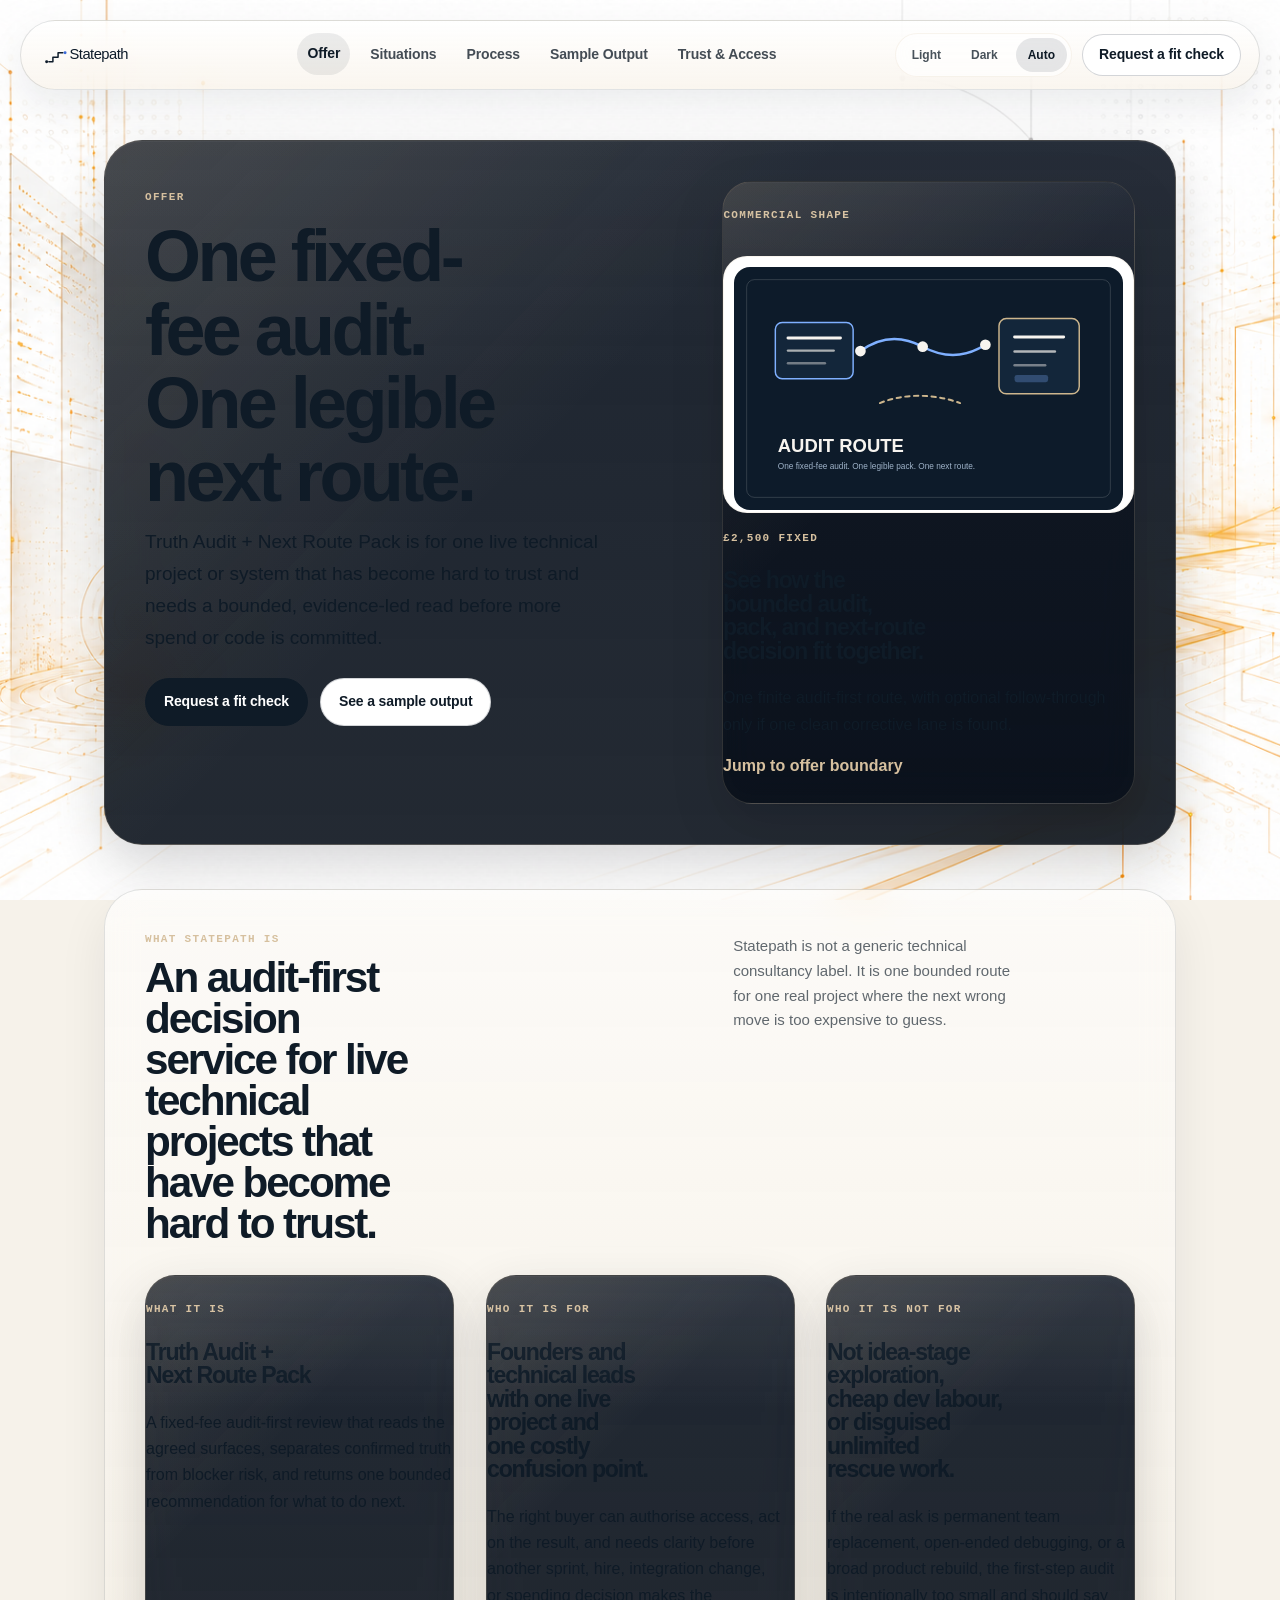
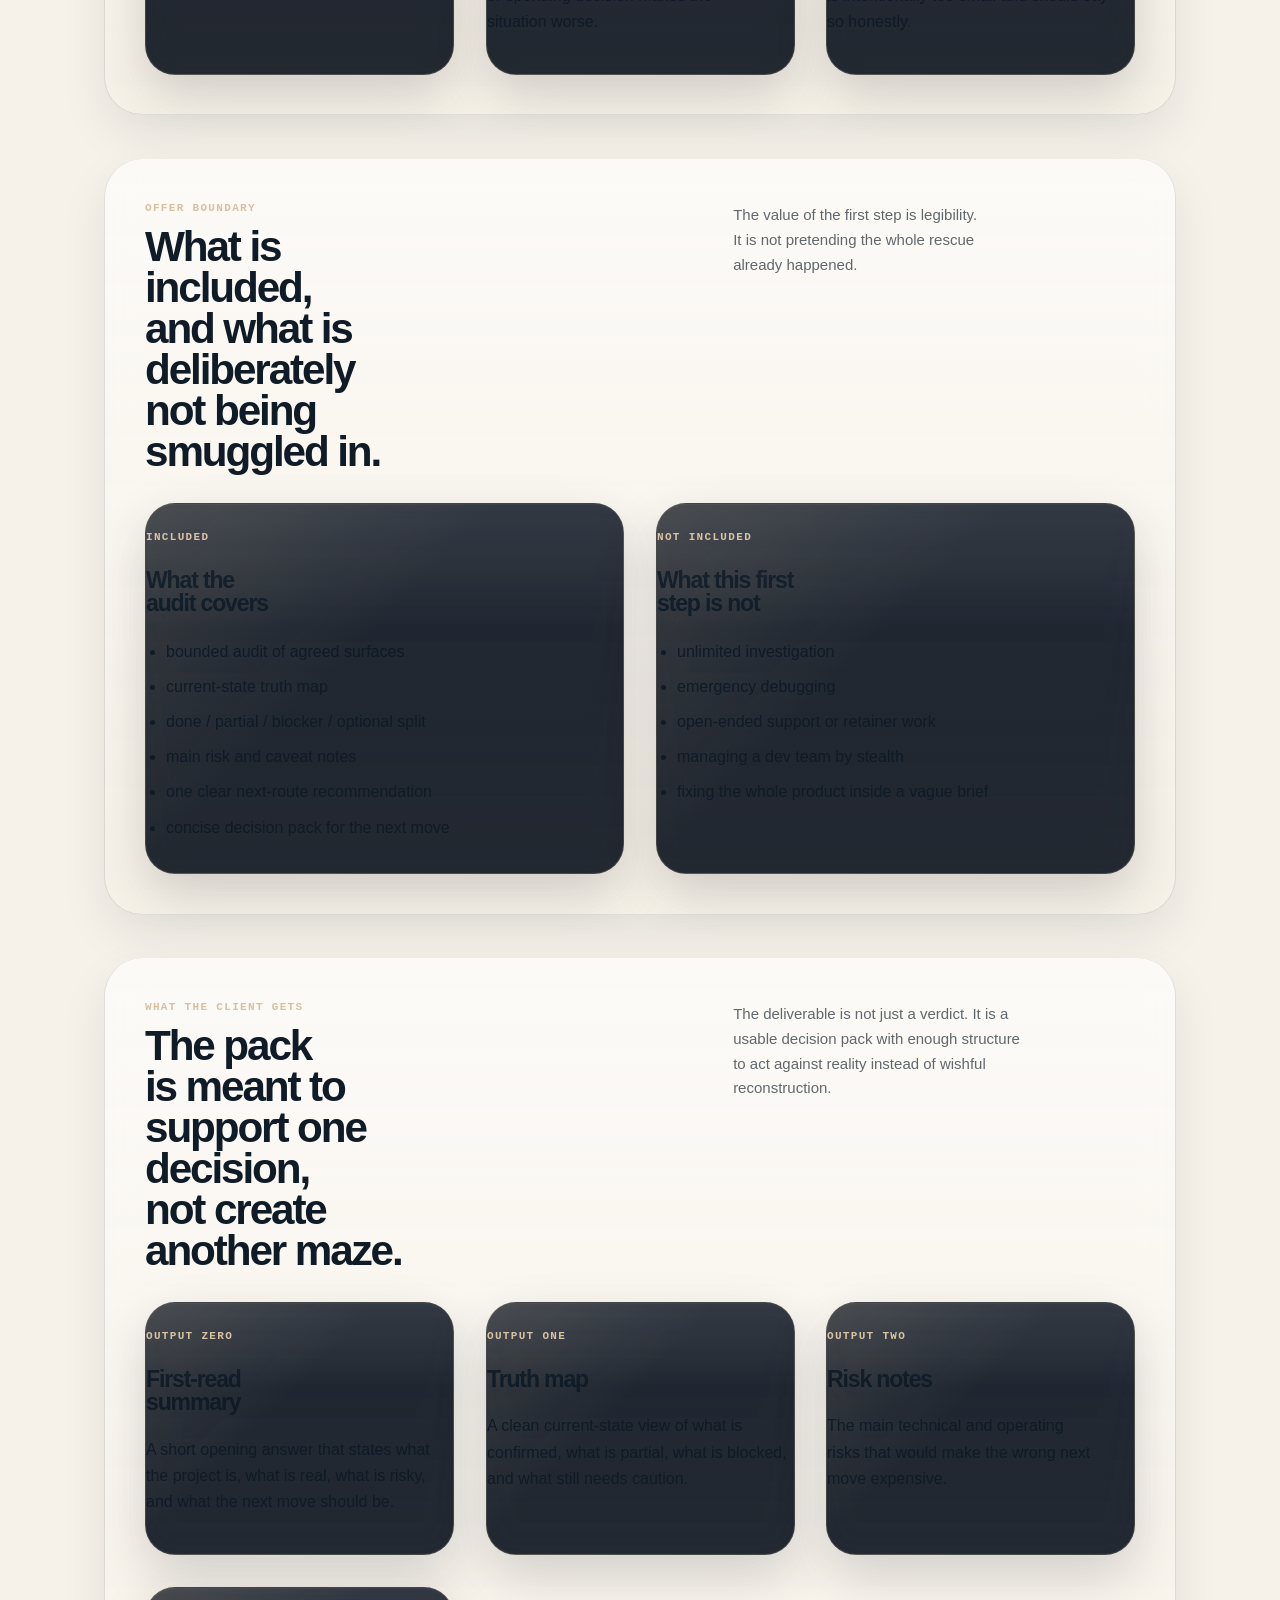
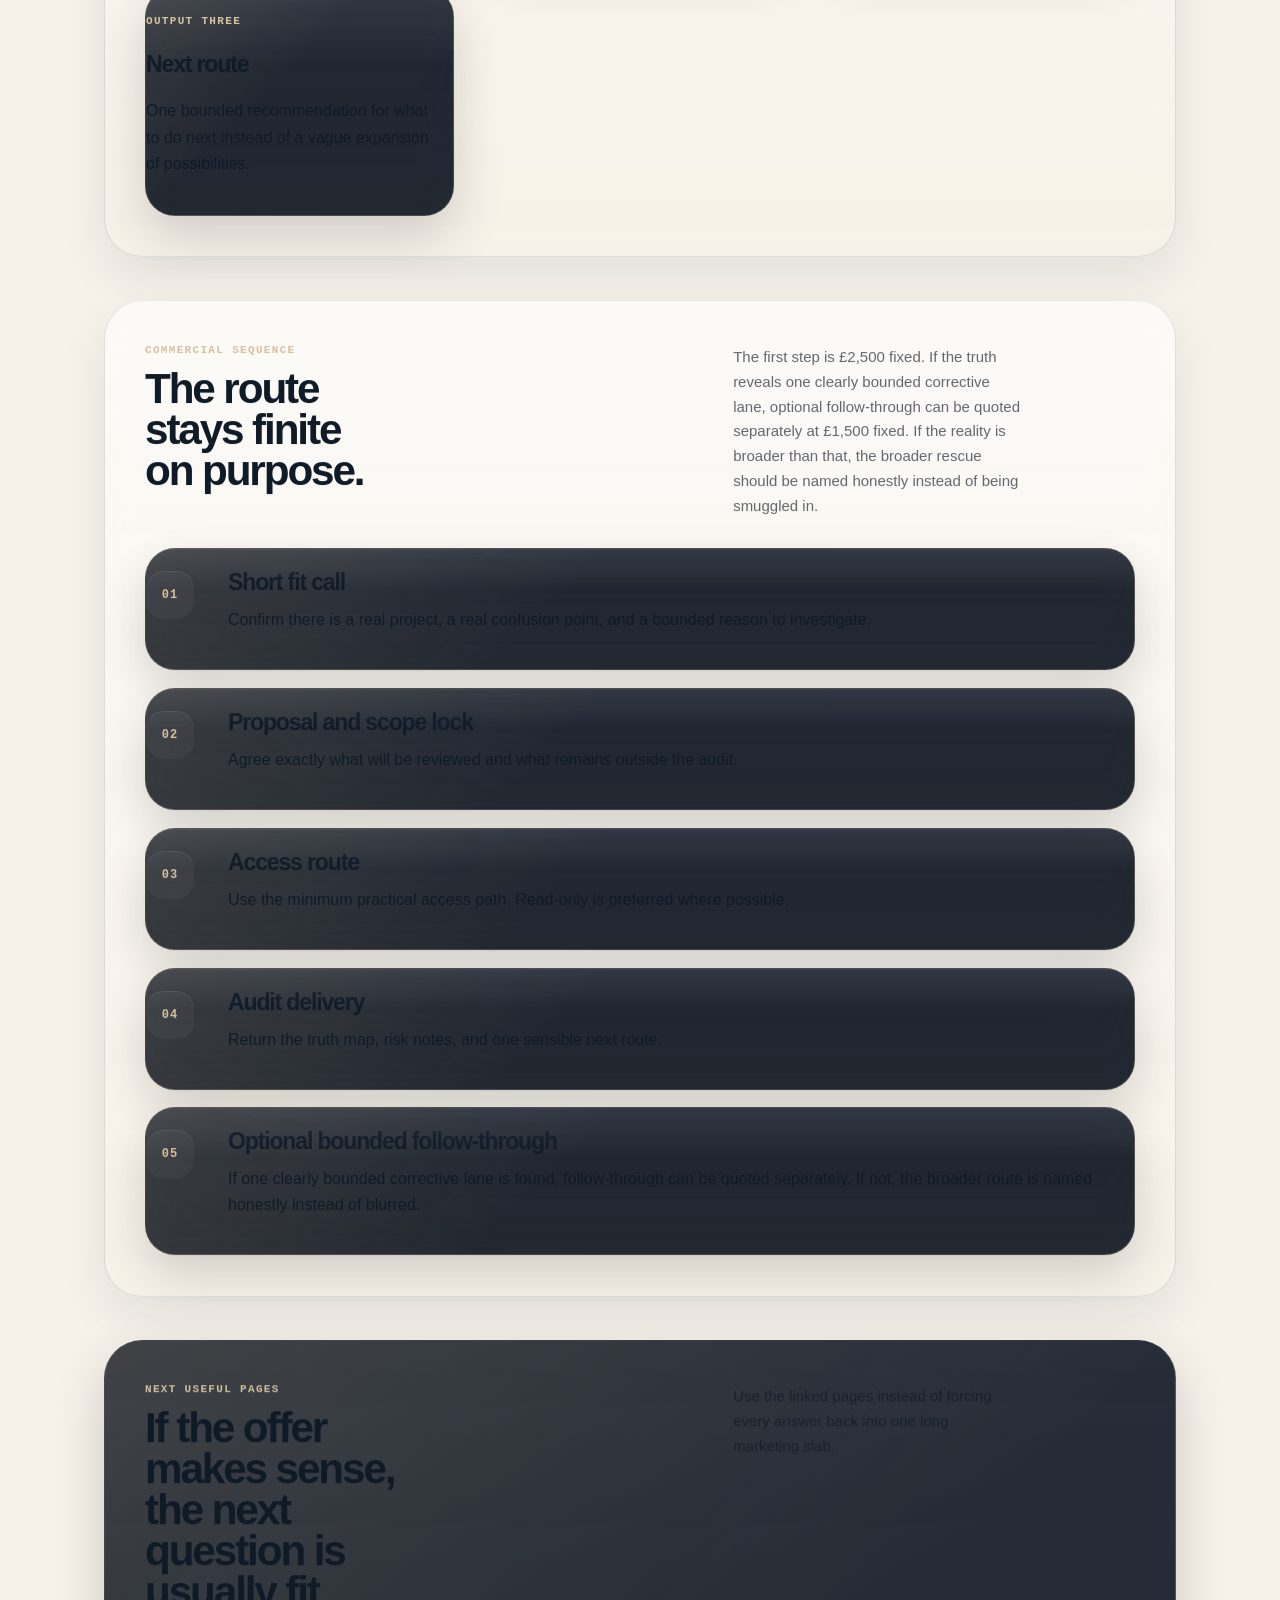
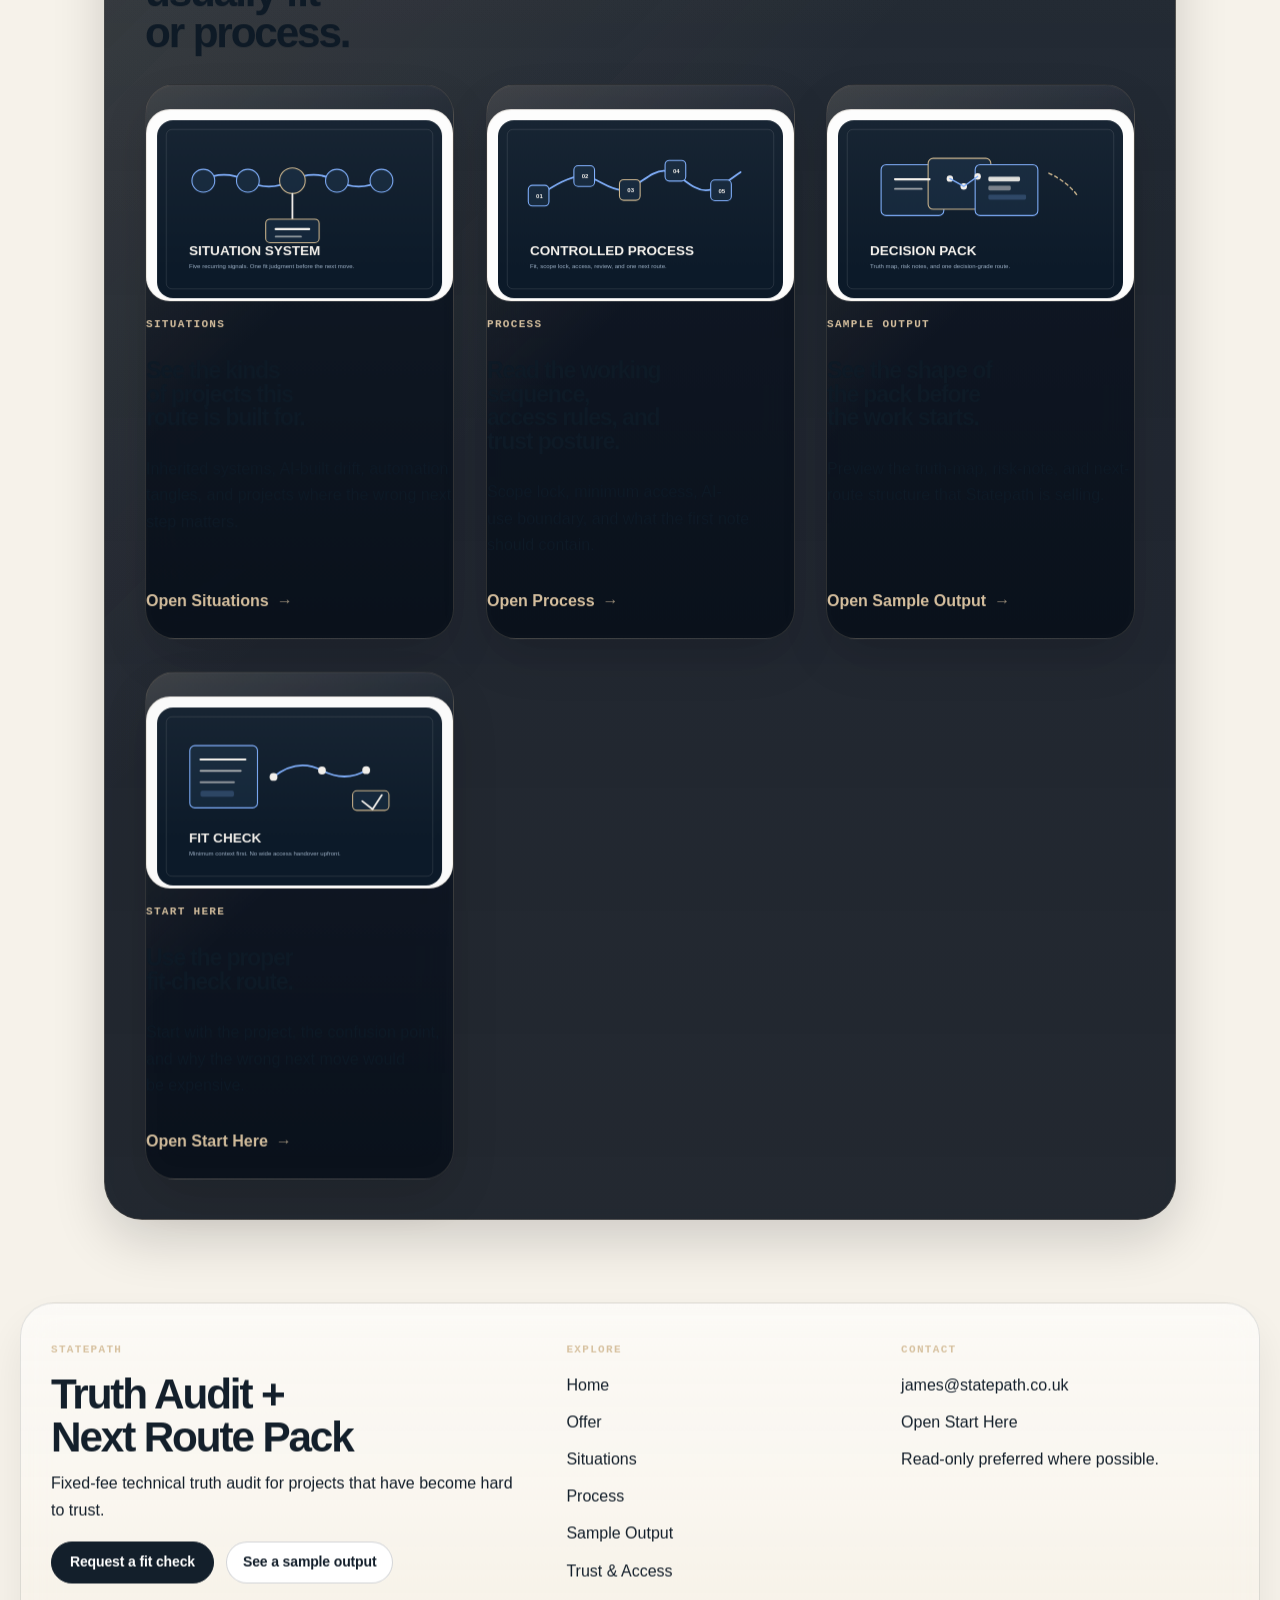
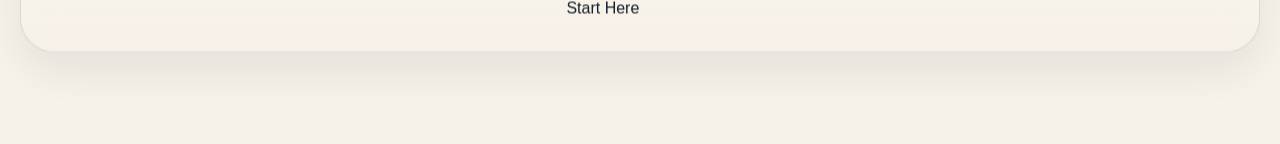
==== offer.html @ 8ecba706 "Publish Statepath website" ====
<!doctype html>
<html lang="en">
<head>
  <meta charset="utf-8">
  <meta name="viewport" content="width=device-width, initial-scale=1">
  <title>Statepath Offer — What the review includes and where it stops</title>
  <meta name="description" content="Review the £2,500 Truth Audit + Next Route Pack, the optional £1,500 bounded follow-through, and the exact boundaries of the first step.">
  <meta name="theme-color" content="#0b1420">
  <script>
    (() => {
      try {
        const theme = localStorage.getItem('statepath-theme') || 'auto';
        const effective = theme === 'auto'
          ? (window.matchMedia && window.matchMedia('(prefers-color-scheme: light)').matches ? 'light' : 'dark')
          : theme;
        document.documentElement.setAttribute('data-theme', theme);
        document.documentElement.setAttribute('data-effective-theme', effective);
      } catch (error) {
        document.documentElement.setAttribute('data-theme', 'auto');
        document.documentElement.setAttribute('data-effective-theme', 'dark');
      }
    })();
  </script>
  <link rel="icon" href="./assets/statepath-favicon.svg" type="image/svg+xml">
  <link rel="stylesheet" href="./styles.css">
  <script src="./theme.js" defer></script>
</head>
<body class="sp2-world-dossier">
  <div class="sp2-page sp2-page-offer">
    <header class="sp2-header">
      <div class="sp2-header-inner">
        <a class="sp2-brand" href="./index.html" aria-label="Statepath home">
          <img class="sp2-logo-light" src="./assets/statepath-lockup-light.svg" alt="Statepath">
          <img class="sp2-logo-dark" src="./assets/statepath-lockup-dark.svg" alt="Statepath">
        </a>

        <nav class="sp2-nav" aria-label="Primary navigation">
          <a href="./offer.html" aria-current="page">Offer</a>
          <a href="./situations.html">Situations</a>
          <a href="./process.html">Process</a>
          <a href="./sample-output.html">Sample Output</a>
          <a href="./trust-access.html">Trust &amp; Access</a>
        </nav>

        <div class="sp2-header-tools">
          <div class="sp2-theme-toggle" role="group" aria-label="Theme switcher">
            <button class="sp2-theme-button" type="button" data-theme-choice="light">Light</button>
            <button class="sp2-theme-button" type="button" data-theme-choice="dark">Dark</button>
            <button class="sp2-theme-button" type="button" data-theme-choice="auto">Auto</button>
          </div>
          <a class="sp2-button sp2-button-ghost" href="./start-here.html">Request a fit check</a>
        </div>
      </div>
    </header>

    <main class="sp2-main">
      <section class="sp2-hero">
        <div class="sp2-hero-grid">
          <div>
            <p class="sp2-eyebrow">Offer</p>
            <h1>One fixed-fee audit. One legible next route.</h1>
            <p class="sp2-lede">Truth Audit + Next Route Pack is for one live technical project or system that has become hard to trust and needs a bounded, evidence-led read before more spend or code is committed.</p>

            <div class="sp2-actions">
              <a class="sp2-button sp2-button-primary" href="./start-here.html">Request a fit check</a>
              <a class="sp2-button sp2-button-secondary" href="./sample-output.html">See a sample output</a>
            </div>
          </div>

          <aside class="sp2-panel sp2-panel-media">
            <p class="sp2-eyebrow">Commercial shape</p>
            <a class="sp2-panel-link sp2-media-card" href="#offer-boundary">
              <div class="sp2-media-frame">
                <img class="sp2-media-image" src="./assets/statepath-visual-audit-route.svg" alt="Audit route illustration">
              </div>
              <div class="sp2-media-body">
                <span class="sp2-label">£2,500 fixed</span>
                <h3>See how the bounded audit, pack, and next-route decision fit together.</h3>
                <p>One finite audit-first route, with optional follow-through only if one clean corrective lane is found.</p>
                <span class="sp2-link-cta">Jump to offer boundary</span>
              </div>
            </a>
          </aside>
        </div>
      </section>

      <section class="sp2-section">
        <div class="sp2-section-header">
          <div>
            <p class="sp2-eyebrow">What Statepath is</p>
            <h2>An audit-first decision service for live technical projects that have become hard to trust.</h2>
          </div>
          <p class="sp2-section-note">Statepath is not a generic technical consultancy label. It is one bounded route for one real project where the next wrong move is too expensive to guess.</p>
        </div>

        <div class="sp2-card-grid sp2-card-grid-3">
          <article class="sp2-card">
            <span class="sp2-label">What it is</span>
            <h3>Truth Audit + Next Route Pack</h3>
            <p>A fixed-fee audit-first review that reads the agreed surfaces, separates confirmed truth from blocker risk, and returns one bounded recommendation for what to do next.</p>
          </article>

          <article class="sp2-card sp2-card-accent">
            <span class="sp2-label">Who it is for</span>
            <h3>Founders and technical leads with one live project and one costly confusion point.</h3>
            <p>The right buyer can authorise access, act on the result, and needs clarity before another sprint, hire, integration change, or spending decision makes the situation worse.</p>
          </article>

          <article class="sp2-card">
            <span class="sp2-label">Who it is not for</span>
            <h3>Not idea-stage exploration, cheap dev labour, or disguised unlimited rescue work.</h3>
            <p>If the real ask is permanent team replacement, open-ended debugging, or a broad product rebuild, the first-step audit is intentionally too small and should say so honestly.</p>
          </article>
        </div>
      </section>

      <section class="sp2-section" id="offer-boundary">
        <div class="sp2-section-header">
          <div>
            <p class="sp2-eyebrow">Offer boundary</p>
            <h2>What is included, and what is deliberately not being smuggled in.</h2>
          </div>
          <p class="sp2-section-note">The value of the first step is legibility. It is not pretending the whole rescue already happened.</p>
        </div>

        <div class="sp2-compare-grid">
          <article class="sp2-compare sp2-compare-good">
            <span class="sp2-label">Included</span>
            <h3>What the audit covers</h3>
            <ul class="sp2-clean-list">
              <li>bounded audit of agreed surfaces</li>
              <li>current-state truth map</li>
              <li>done / partial / blocker / optional split</li>
              <li>main risk and caveat notes</li>
              <li>one clear next-route recommendation</li>
              <li>concise decision pack for the next move</li>
            </ul>
          </article>

          <article class="sp2-compare sp2-compare-bad">
            <span class="sp2-label">Not included</span>
            <h3>What this first step is not</h3>
            <ul class="sp2-clean-list">
              <li>unlimited investigation</li>
              <li>emergency debugging</li>
              <li>open-ended support or retainer work</li>
              <li>managing a dev team by stealth</li>
              <li>fixing the whole product inside a vague brief</li>
            </ul>
          </article>
        </div>
      </section>

      <section class="sp2-section sp2-section-quiet">
        <div class="sp2-section-header">
          <div>
            <p class="sp2-eyebrow">What the client gets</p>
            <h2>The pack is meant to support one decision, not create another maze.</h2>
          </div>
          <p class="sp2-section-note">The deliverable is not just a verdict. It is a usable decision pack with enough structure to act against reality instead of wishful reconstruction.</p>
        </div>

        <div class="sp2-card-grid sp2-card-grid-3">
          <article class="sp2-card">
            <span class="sp2-label">Output zero</span>
            <h3>First-read summary</h3>
            <p>A short opening answer that states what the project is, what is real, what is risky, and what the next move should be.</p>
          </article>

          <article class="sp2-card">
            <span class="sp2-label">Output one</span>
            <h3>Truth map</h3>
            <p>A clean current-state view of what is confirmed, what is partial, what is blocked, and what still needs caution.</p>
          </article>

          <article class="sp2-card">
            <span class="sp2-label">Output two</span>
            <h3>Risk notes</h3>
            <p>The main technical and operating risks that would make the wrong next move expensive.</p>
          </article>

          <article class="sp2-card">
            <span class="sp2-label">Output three</span>
            <h3>Next route</h3>
            <p>One bounded recommendation for what to do next instead of a vague expansion of possibilities.</p>
          </article>
        </div>
      </section>

      <section class="sp2-section">
        <div class="sp2-section-header">
          <div>
            <p class="sp2-eyebrow">Commercial sequence</p>
            <h2>The route stays finite on purpose.</h2>
          </div>
          <p class="sp2-section-note">The first step is £2,500 fixed. If the truth reveals one clearly bounded corrective lane, optional follow-through can be quoted separately at £1,500 fixed. If the reality is broader than that, the broader rescue should be named honestly instead of being smuggled in.</p>
        </div>

        <div class="sp2-steps">
          <article class="sp2-step">
            <span class="sp2-step-number">01</span>
            <div>
              <h3>Short fit call</h3>
              <p>Confirm there is a real project, a real confusion point, and a bounded reason to investigate.</p>
            </div>
          </article>

          <article class="sp2-step">
            <span class="sp2-step-number">02</span>
            <div>
              <h3>Proposal and scope lock</h3>
              <p>Agree exactly what will be reviewed and what remains outside the audit.</p>
            </div>
          </article>

          <article class="sp2-step">
            <span class="sp2-step-number">03</span>
            <div>
              <h3>Access route</h3>
              <p>Use the minimum practical access path. Read-only is preferred where possible.</p>
            </div>
          </article>

          <article class="sp2-step">
            <span class="sp2-step-number">04</span>
            <div>
              <h3>Audit delivery</h3>
              <p>Return the truth map, risk notes, and one sensible next route.</p>
            </div>
          </article>

          <article class="sp2-step">
            <span class="sp2-step-number">05</span>
            <div>
              <h3>Optional bounded follow-through</h3>
              <p>If one clearly bounded corrective lane is found, follow-through can be quoted separately. If not, the broader route is named honestly instead of blurred.</p>
            </div>
          </article>
        </div>
      </section>

      <section class="sp2-section sp2-section-dark">
        <div class="sp2-section-header">
          <div>
            <p class="sp2-eyebrow">Next useful pages</p>
            <h2>If the offer makes sense, the next question is usually fit or process.</h2>
          </div>
          <p class="sp2-section-note">Use the linked pages instead of forcing every answer back into one long marketing slab.</p>
        </div>

        <div class="sp2-link-grid">
          <a class="sp2-link-card sp2-media-card" href="./situations.html">
            <div class="sp2-media-frame">
              <img class="sp2-media-image" src="./assets/statepath-visual-situation-system.svg" alt="Situation system illustration">
            </div>
            <span class="sp2-label">Situations</span>
            <h3>See the kinds of projects this route is built for.</h3>
            <p>Inherited systems, AI-built drift, automation tangles, and projects where the wrong next step matters.</p>
            <span class="sp2-link-cta">Open Situations</span>
          </a>

          <a class="sp2-link-card sp2-media-card" href="./process.html">
            <div class="sp2-media-frame">
              <img class="sp2-media-image" src="./assets/statepath-visual-process-route.svg" alt="Process route illustration">
            </div>
            <span class="sp2-label">Process</span>
            <h3>Read the working sequence, access rules, and trust posture.</h3>
            <p>Scope lock, minimum access, AI-use boundary, and what the first note should contain.</p>
            <span class="sp2-link-cta">Open Process</span>
          </a>

          <a class="sp2-link-card sp2-media-card" href="./sample-output.html">
            <div class="sp2-media-frame">
              <img class="sp2-media-image" src="./assets/statepath-visual-decision-pack.svg" alt="Decision pack illustration">
            </div>
            <span class="sp2-label">Sample Output</span>
            <h3>See the shape of the pack before the work starts.</h3>
            <p>Preview the truth-map, risk-note, and next-route structure that Statepath is selling.</p>
            <span class="sp2-link-cta">Open Sample Output</span>
          </a>

          <a class="sp2-link-card sp2-media-card" href="./start-here.html">
            <div class="sp2-media-frame">
              <img class="sp2-media-image" src="./assets/statepath-visual-fit-check.svg" alt="Fit-check illustration">
            </div>
            <span class="sp2-label">Start Here</span>
            <h3>Use the proper fit-check route.</h3>
            <p>Start with the project, the confusion point, and why the wrong next move would be expensive.</p>
            <span class="sp2-link-cta">Open Start Here</span>
          </a>
        </div>
      </section>
    </main>

    <footer class="sp2-footer">
      <div class="sp2-footer-shell">
        <div class="sp2-footer-grid">
          <div>
            <p class="sp2-eyebrow">Statepath</p>
            <h2>Truth Audit + Next Route Pack</h2>
            <p class="sp2-footer-copy">Fixed-fee technical truth audit for projects that have become hard to trust.</p>
            <div class="sp2-footer-cta">
              <a class="sp2-button sp2-button-primary" href="./start-here.html#fit-check-form">Request a fit check</a>
              <a class="sp2-button sp2-button-ghost" href="./sample-output.html">See a sample output</a>
            </div>
          </div>

          <div>
            <span class="sp2-label">Explore</span>
            <div class="sp2-footer-links">
              <a href="./index.html">Home</a>
              <a href="./offer.html">Offer</a>
              <a href="./situations.html">Situations</a>
              <a href="./process.html">Process</a>
              <a href="./sample-output.html">Sample Output</a>
              <a href="./trust-access.html">Trust &amp; Access</a>
              <a href="./start-here.html">Start Here</a>
            </div>
          </div>

          <div>
            <span class="sp2-label">Contact</span>
            <div class="sp2-footer-links">
              <a href="mailto:james@statepath.co.uk?subject=Statepath%20fit%20check&body=Project:%0AConfusion%20point:%0AWhy%20the%20wrong%20next%20move%20matters:%0AExisting%20surfaces:%0A">james@statepath.co.uk</a>
              <a href="./start-here.html#fit-check-form">Open Start Here</a>
              <span>Read-only preferred where possible.</span>
            </div>
          </div>
        </div>
      </div>
    </footer>
  </div>
</body>
</html>
---- styles.css ----
:root {
  --bg: #08131d;
  --bg-2: #0c1723;
  --shell-line: rgba(247, 248, 250, 0.08);
  --surface: #f4efe6;
  --surface-2: #fbf7f1;
  --ink: #0f1b27;
  --ink-soft: #1b2936;
  --muted: #59697a;
  --muted-strong: #495a6b;
  --line: rgba(15, 27, 39, 0.14);
  --accent: #3b6bdb;
  --accent-soft: rgba(59, 107, 219, 0.14);
  --hero-ink: #f7f4ef;
  --hero-muted: rgba(247, 244, 239, 0.76);
  --shadow: 0 28px 80px rgba(2, 9, 18, 0.28);
  --radius-xl: 30px;
  --radius-lg: 24px;
  --radius-md: 18px;
  --sans: "Segoe UI", "Inter", "Helvetica Neue", Arial, sans-serif;
  --serif: "Iowan Old Style", "Palatino Linotype", "Book Antiqua", Georgia, serif;
  --mono: ui-monospace, SFMono-Regular, Menlo, Consolas, "Liberation Mono", monospace;
}

* {
  box-sizing: border-box;
}

html {
  scroll-behavior: smooth;
}

body {
  margin: 0;
  min-width: 320px;
  background:
    radial-gradient(circle at 12% 0%, rgba(59, 107, 219, 0.16), transparent 28%),
    radial-gradient(circle at 100% 10%, rgba(183, 128, 74, 0.08), transparent 22%),
    linear-gradient(180deg, #06111a 0%, #08131d 42%, #09141f 100%);
  color: var(--ink);
  font: 16px/1.7 var(--sans);
}

.site-shell {
  position: relative;
}

body::before {
  content: "";
  position: fixed;
  inset: 0;
  pointer-events: none;
  background:
    linear-gradient(rgba(255, 255, 255, 0.03) 1px, transparent 1px),
    linear-gradient(90deg, rgba(255, 255, 255, 0.03) 1px, transparent 1px);
  background-size: 72px 72px;
  mask-image: linear-gradient(180deg, rgba(0, 0, 0, 0.35), transparent 75%);
  opacity: 0.18;
}

a {
  color: inherit;
}

img {
  display: block;
  max-width: 100%;
}

.page {
  position: relative;
  max-width: 1320px;
  margin: 0 auto;
  padding: 22px 20px 72px;
}

main > section {
  scroll-margin-top: 120px;
}

.site-header {
  position: sticky;
  top: 14px;
  z-index: 20;
  display: flex;
  align-items: center;
  justify-content: space-between;
  gap: 18px;
  padding: 14px 18px;
  margin-bottom: 18px;
  border: 1px solid rgba(247, 248, 250, 0.08);
  border-radius: 999px;
  background: rgba(8, 19, 29, 0.72);
  backdrop-filter: blur(18px);
  box-shadow: 0 14px 36px rgba(2, 9, 18, 0.18);
}

.header-brand {
  display: inline-flex;
  align-items: center;
  gap: 12px;
  min-width: 0;
  text-decoration: none;
}

.header-brand-mark {
  flex: 0 0 auto;
  width: 46px;
}

.header-brand-text strong,
.header-brand-text span {
  display: block;
}

.header-brand-text strong {
  color: var(--hero-ink);
  font-size: 18px;
  letter-spacing: -0.02em;
}

.header-brand-text span {
  color: rgba(247, 244, 239, 0.68);
  font-family: var(--mono);
  font-size: 11px;
  font-weight: 700;
  letter-spacing: 0.08em;
  text-transform: uppercase;
}

.site-nav {
  display: flex;
  flex-wrap: wrap;
  align-items: center;
  justify-content: center;
  gap: 10px 18px;
}

.site-nav a {
  color: rgba(247, 244, 239, 0.84);
  font-family: var(--mono);
  font-size: 12px;
  font-weight: 700;
  letter-spacing: 0.09em;
  text-decoration: none;
  text-transform: uppercase;
}

.button {
  display: inline-flex;
  align-items: center;
  justify-content: center;
  min-height: 48px;
  padding: 0 18px;
  border: 1px solid transparent;
  border-radius: 14px;
  font-family: var(--mono);
  font-size: 12px;
  font-weight: 700;
  letter-spacing: 0.08em;
  text-decoration: none;
  text-transform: uppercase;
  transition: transform 140ms ease, background-color 140ms ease, border-color 140ms ease, color 140ms ease, box-shadow 140ms ease;
}

.button:hover,
.button:focus-visible,
.site-nav a:hover,
.site-nav a:focus-visible {
  transform: translateY(-1px);
}

.button-primary {
  border-color: rgba(12, 19, 29, 0.28);
  background: linear-gradient(180deg, #fbf7f1, #efe6d8);
  color: var(--ink);
  box-shadow: 0 14px 28px rgba(3, 9, 17, 0.16);
}

.button-secondary {
  background: rgba(247, 244, 239, 0.03);
  border-color: rgba(247, 244, 239, 0.24);
  color: var(--hero-ink);
}

.button-nav {
  min-height: 42px;
  padding: 0 16px;
  background: rgba(247, 244, 239, 0.06);
  border-color: rgba(247, 244, 239, 0.18);
  color: var(--hero-ink);
}

.button-primary:hover,
.button-primary:focus-visible,
.button-nav:hover,
.button-nav:focus-visible {
  background: linear-gradient(180deg, #ffffff, #f3ebdf);
  box-shadow: 0 16px 34px rgba(3, 9, 17, 0.18);
}

.button-secondary:hover,
.button-secondary:focus-visible {
  background: rgba(247, 244, 239, 0.08);
}

.panel-dark,
.panel,
.signal-card,
.brief-panel {
  position: relative;
  overflow: hidden;
  border-radius: var(--radius-xl);
}

.panel-dark {
  margin-bottom: 22px;
  padding: 34px;
  border: 1px solid var(--shell-line);
  background:
    radial-gradient(circle at 86% 12%, rgba(59, 107, 219, 0.18), transparent 28%),
    radial-gradient(circle at 20% 100%, rgba(183, 128, 74, 0.10), transparent 30%),
    linear-gradient(180deg, rgba(255, 255, 255, 0.03), rgba(255, 255, 255, 0)),
    linear-gradient(180deg, #0b1824 0%, #0c1a28 52%, #101f2d 100%);
  color: var(--hero-ink);
  box-shadow: var(--shadow);
}

.panel-dark::after,
.panel::after,
.signal-card::after,
.brief-panel::after {
  content: "";
  position: absolute;
  inset: 0;
  border-radius: inherit;
  pointer-events: none;
  box-shadow: inset 0 1px 0 rgba(255, 255, 255, 0.04);
}

.hero-grid,
.insight-grid,
.main-grid,
.grid.two-up,
.grid.three-up,
.trust-grid,
.contact-grid {
  display: grid;
  gap: 20px;
}

.hero-grid {
  grid-template-columns: minmax(0, 1.5fr) minmax(310px, 0.84fr);
  align-items: stretch;
}

.hero-copy {
  position: relative;
  display: flex;
  flex-direction: column;
  justify-content: center;
  padding-left: 28px;
}

.hero-copy::before {
  content: "";
  position: absolute;
  top: 10px;
  bottom: 12px;
  left: 0;
  width: 1px;
  background: linear-gradient(180deg, rgba(247, 244, 239, 0.42), rgba(247, 244, 239, 0.06));
}

.hero-brand {
  display: flex;
  align-items: center;
  gap: 16px;
  margin-bottom: 18px;
}

.hero-brand-mark {
  flex: 0 0 auto;
  width: 72px;
}

.hero-brand-line,
.section-label,
.mini-label,
.brief-kicker,
.brief-label,
.dossier-label,
.contact-kicker,
.hero-ledger-label,
.route-note-title,
.site-footer-mark {
  margin: 0 0 10px;
  font-family: var(--mono);
  font-size: 12px;
  font-weight: 700;
  letter-spacing: 0.1em;
  text-transform: uppercase;
}

.section-label,
.mini-label,
.brief-label,
.dossier-label,
.contact-kicker,
.hero-ledger-label,
.route-note-title,
.site-footer-mark {
  color: var(--muted-strong);
}

.section-label-light,
.hero-brand-line,
.brief-kicker {
  color: rgba(247, 244, 239, 0.76);
}

.dossier-meta {
  display: grid;
  grid-template-columns: repeat(3, minmax(0, 1fr));
  gap: 10px;
  margin: 0 0 20px;
  max-width: 520px;
}

.dossier-meta-item {
  padding: 12px 14px;
  border: 1px solid rgba(247, 244, 239, 0.12);
  border-radius: 14px;
  background: rgba(247, 244, 239, 0.05);
}

.dossier-meta-label {
  display: block;
  margin-bottom: 6px;
  color: rgba(247, 244, 239, 0.58);
  font-family: var(--mono);
  font-size: 10px;
  font-weight: 700;
  letter-spacing: 0.12em;
  text-transform: uppercase;
}

.dossier-meta-item strong {
  display: block;
  color: var(--hero-ink);
  font-size: 14px;
  line-height: 1.35;
}

h1,
h2 {
  margin: 0 0 16px;
  font-family: var(--serif);
  font-weight: 600;
  letter-spacing: -0.03em;
  line-height: 1.05;
  text-wrap: balance;
}

h1 {
  max-width: 860px;
  font-size: clamp(42px, 5.7vw, 76px);
}

h2 {
  font-size: clamp(28px, 3vw, 42px);
}

h3 {
  margin: 0 0 12px;
  font-family: var(--serif);
  font-weight: 600;
  font-size: 22px;
  line-height: 1.18;
  letter-spacing: -0.02em;
  text-wrap: balance;
}

p,
ul,
ol {
  margin: 0 0 14px;
  text-wrap: pretty;
}

ul,
ol {
  padding-left: 22px;
}

li {
  margin-bottom: 8px;
}

.hero .lede,
.hero p,
.contact-panel p,
.contact-panel li {
  color: var(--hero-muted);
}

.hero .lede {
  max-width: 760px;
  font-size: 18px;
  text-wrap: pretty;
}

.cta-row {
  display: flex;
  flex-wrap: wrap;
  gap: 12px;
  margin-top: 24px;
}

.evidence-chips,
.trust-tags {
  display: flex;
  flex-wrap: wrap;
  gap: 10px;
}

.evidence-chips {
  margin-top: 22px;
}

.hero-ledger {
  display: grid;
  grid-template-columns: repeat(3, minmax(0, 1fr));
  gap: 12px;
  margin-top: 22px;
  max-width: 940px;
}

.hero-ledger-item {
  padding: 16px 18px;
  border: 1px solid rgba(247, 244, 239, 0.10);
  border-radius: var(--radius-md);
  background: rgba(247, 244, 239, 0.05);
  box-shadow: inset 0 1px 0 rgba(255, 255, 255, 0.04);
}

.hero-ledger-item strong {
  display: block;
  color: var(--hero-ink);
  font-size: 15px;
  line-height: 1.45;
}

.evidence-chips span,
.trust-tags span {
  display: inline-flex;
  align-items: center;
  min-height: 34px;
  padding: 0 14px;
  border-radius: 999px;
  font-family: var(--mono);
  font-size: 11px;
  font-weight: 700;
  letter-spacing: 0.1em;
  text-transform: uppercase;
}

.evidence-chips span {
  color: rgba(247, 244, 239, 0.82);
  border: 1px solid rgba(247, 244, 239, 0.10);
  background: rgba(247, 244, 239, 0.05);
}

.brief-panel,
.panel {
  border: 1px solid var(--line);
  box-shadow: var(--shadow);
}

.ledger-panel {
  position: relative;
  padding-left: 42px;
}

.ledger-panel::before {
  content: "";
  position: absolute;
  top: 22px;
  bottom: 22px;
  left: 24px;
  width: 1px;
  background: linear-gradient(180deg, rgba(59, 107, 219, 0.22), rgba(15, 27, 39, 0.06));
  pointer-events: none;
}

.brief-panel::before,
.panel::before {
  content: "";
  position: absolute;
  inset: 0;
  border-radius: inherit;
  pointer-events: none;
  background:
    linear-gradient(180deg, rgba(255, 255, 255, 0.16), rgba(255, 255, 255, 0) 32%),
    radial-gradient(circle at 18% 12%, rgba(59, 107, 219, 0.05), transparent 24%),
    repeating-linear-gradient(0deg, rgba(15, 27, 39, 0.012) 0 1px, transparent 1px 5px);
  opacity: 0.46;
}

.brief-panel {
  padding: 24px;
  background:
    radial-gradient(circle at top right, rgba(59, 107, 219, 0.10), transparent 28%),
    linear-gradient(180deg, #f7f2e9 0%, #f0e7da 100%);
  color: var(--ink);
}

.brief-top {
  margin-bottom: 18px;
}

.brief-top h2 {
  margin-bottom: 0;
  font-size: 30px;
}

.brief-list {
  display: grid;
  gap: 12px;
}

.brief-item {
  padding: 14px 0;
  border-top: 1px solid rgba(15, 27, 39, 0.10);
}

.brief-item:first-child {
  border-top: 0;
  padding-top: 0;
}

.brief-item strong {
  display: block;
  font-size: 17px;
  line-height: 1.4;
}

.brief-note {
  margin-top: 18px;
  padding: 18px;
  border: 1px solid rgba(15, 27, 39, 0.10);
  border-radius: var(--radius-md);
  background: rgba(255, 255, 255, 0.48);
}

.brief-note-title {
  margin-bottom: 8px;
  color: var(--ink-soft);
  font-family: var(--mono);
  font-size: 12px;
  font-weight: 700;
  letter-spacing: 0.1em;
  text-transform: uppercase;
}

.insight-grid {
  grid-template-columns: repeat(4, minmax(0, 1fr));
  margin-bottom: 22px;
}

.signal-card {
  padding: 52px 22px 22px;
  border: 1px solid rgba(247, 244, 239, 0.10);
  background:
    linear-gradient(180deg, rgba(247, 244, 239, 0.06), rgba(247, 244, 239, 0.02)),
    rgba(9, 19, 29, 0.66);
  color: var(--hero-ink);
  box-shadow: 0 22px 50px rgba(2, 9, 18, 0.18);
}

.signal-index {
  position: absolute;
  top: 18px;
  right: 20px;
  color: rgba(247, 244, 239, 0.44);
  font-family: var(--mono);
  font-size: 12px;
  font-weight: 700;
  letter-spacing: 0.12em;
  text-transform: uppercase;
}

.signal-card .section-label {
  color: rgba(247, 244, 239, 0.62);
}

.signal-card h3 {
  color: var(--hero-ink);
}

.signal-card p:last-child {
  color: var(--hero-muted);
  margin-bottom: 0;
}

.main-grid {
  grid-template-columns: minmax(0, 1.34fr) minmax(300px, 0.88fr);
  margin-bottom: 22px;
}

.panel {
  padding: 28px;
  margin-bottom: 22px;
  background: linear-gradient(180deg, var(--surface-2) 0%, var(--surface) 100%);
}

.panel-tinted {
  background: linear-gradient(180deg, #f8f2ea 0%, #f1e8db 100%);
}

.panel-contrast {
  background: linear-gradient(180deg, #fbf8f2 0%, #f5eee3 100%);
}

.panel-accent {
  background:
    radial-gradient(circle at top right, rgba(59, 107, 219, 0.18), transparent 34%),
    linear-gradient(180deg, #f4ede1 0%, #ede1d1 100%);
}

.panel p,
.panel li,
.panel .supporting-copy,
.panel .section-aside,
.panel .price-note,
.panel .price-subnote,
.panel .trust-note {
  color: var(--ink-soft);
}

.dossier-strip {
  display: grid;
  grid-template-columns: repeat(2, minmax(0, 1fr));
  gap: 12px;
  margin-top: 20px;
}

.dossier-strip > div {
  padding: 16px 18px;
  border: 1px solid rgba(15, 27, 39, 0.10);
  border-radius: var(--radius-md);
  background: rgba(255, 255, 255, 0.50);
}

.dossier-strip strong {
  display: block;
  line-height: 1.45;
}

.price {
  margin-bottom: 10px;
  font-size: 58px;
  font-weight: 800;
  line-height: 0.95;
  letter-spacing: -0.04em;
  color: var(--ink);
}

.price-points {
  margin: 20px 0 0;
  padding-top: 18px;
  border-top: 1px solid rgba(15, 27, 39, 0.10);
}

.grid.two-up {
  grid-template-columns: repeat(2, minmax(0, 1fr));
  margin-bottom: 22px;
}

.route-steps {
  position: relative;
  display: grid;
  gap: 14px;
  padding-left: 16px;
}

.route-steps::before {
  content: "";
  position: absolute;
  top: 18px;
  bottom: 18px;
  left: 52px;
  width: 1px;
  background: linear-gradient(180deg, rgba(59, 107, 219, 0.24), rgba(15, 27, 39, 0.08));
}

.route-step {
  position: relative;
  display: grid;
  grid-template-columns: 72px minmax(0, 1fr);
  gap: 16px;
  align-items: start;
  padding: 18px;
  border: 1px solid rgba(15, 27, 39, 0.10);
  border-radius: var(--radius-md);
  background: rgba(255, 255, 255, 0.48);
}

.route-number {
  position: relative;
  z-index: 1;
  display: inline-flex;
  align-items: center;
  justify-content: center;
  min-height: 48px;
  border-radius: 14px;
  background: var(--accent-soft);
  color: var(--accent);
  font-family: var(--mono);
  font-size: 13px;
  font-weight: 700;
  letter-spacing: 0.1em;
}

.route-step strong {
  display: block;
  margin-bottom: 4px;
  color: var(--ink);
  font-size: 18px;
}

.route-step p,
.mini-card p:last-child,
.contact-note {
  margin-bottom: 0;
}

.route-note {
  margin-top: 2px;
  padding: 18px;
  border: 1px solid rgba(15, 27, 39, 0.10);
  border-radius: var(--radius-md);
  background: linear-gradient(180deg, rgba(59, 107, 219, 0.07), rgba(255, 255, 255, 0.44));
}

.route-note-title {
  margin-bottom: 8px;
  color: var(--accent);
}

.section-heading-row,
.trust-header {
  display: flex;
  justify-content: space-between;
  align-items: end;
  gap: 18px;
  margin-bottom: 18px;
}

.section-aside {
  max-width: 360px;
}

.grid.three-up,
.outputs-grid {
  grid-template-columns: repeat(3, minmax(0, 1fr));
}

.mini-card {
  padding: 22px;
  border: 1px solid rgba(15, 27, 39, 0.10);
  border-radius: var(--radius-md);
  background: linear-gradient(180deg, rgba(255, 255, 255, 0.72), rgba(255, 255, 255, 0.46));
}

.mini-label {
  color: var(--accent);
}

.outputs-footnote {
  margin: 18px 0 0;
  padding-top: 18px;
  border-top: 1px solid rgba(15, 27, 39, 0.10);
  color: var(--ink-soft);
  font-size: 15px;
}

.trust-tags span {
  border: 1px solid rgba(15, 27, 39, 0.10);
  background: rgba(255, 255, 255, 0.58);
  color: var(--ink-soft);
}

.trust-grid {
  grid-template-columns: repeat(2, minmax(0, 1fr));
}

.trust-grid h3 {
  color: var(--ink);
}

.contact-panel {
  margin-bottom: 0;
  background:
    radial-gradient(circle at top left, rgba(59, 107, 219, 0.18), transparent 24%),
    radial-gradient(circle at bottom right, rgba(183, 128, 74, 0.10), transparent 28%),
    linear-gradient(180deg, #0b1824 0%, #0d1b2a 100%);
}

.contact-grid {
  grid-template-columns: minmax(0, 1.35fr) minmax(300px, 0.8fr);
  align-items: stretch;
}

.contact-dossier {
  padding: 22px;
  border: 1px solid rgba(247, 244, 239, 0.12);
  border-radius: var(--radius-lg);
  background: linear-gradient(180deg, rgba(247, 244, 239, 0.12), rgba(247, 244, 239, 0.06));
  box-shadow: inset 0 1px 0 rgba(255, 255, 255, 0.06);
}

.contact-dossier ul {
  margin-bottom: 18px;
}

.contact-dossier .button-primary {
  width: 100%;
  margin-bottom: 12px;
}

.site-footer {
  display: flex;
  flex-wrap: wrap;
  justify-content: space-between;
  gap: 10px 24px;
  padding: 18px 4px 0;
}

.site-footer-mark {
  margin-bottom: 0;
  color: rgba(247, 244, 239, 0.58);
}

.site-footer-copy {
  margin: 0;
  color: rgba(247, 244, 239, 0.58);
}

@media (hover: hover) {
  .signal-card,
  .mini-card,
  .hero-ledger-item,
  .contact-dossier {
    transition: transform 160ms ease, box-shadow 160ms ease, border-color 160ms ease;
  }

  .signal-card:hover,
  .mini-card:hover,
  .hero-ledger-item:hover,
  .contact-dossier:hover {
    transform: translateY(-2px);
  }
}

@media (max-width: 1160px) {
  .dossier-meta,
  .hero-ledger,
  .insight-grid {
    grid-template-columns: repeat(2, minmax(0, 1fr));
  }

  .hero-grid,
  .main-grid,
  .contact-grid {
    grid-template-columns: 1fr;
  }

  .section-heading-row,
  .trust-header {
    flex-direction: column;
    align-items: start;
  }
}

@media (max-width: 920px) {
  .site-header {
    position: static;
    border-radius: 28px;
    padding: 16px;
  }

  .hero-copy {
    padding-left: 20px;
  }

  .hero-copy::before {
    left: 2px;
  }

  .ledger-panel {
    padding-left: 34px;
  }

  .ledger-panel::before {
    left: 20px;
  }

  .site-nav {
    justify-content: flex-start;
  }

  .insight-grid,
  .hero-ledger,
  .dossier-strip,
  .grid.two-up,
  .grid.three-up,
  .trust-grid,
  .outputs-grid {
    grid-template-columns: 1fr;
  }

  .panel-dark,
  .panel,
  .brief-panel {
    padding: 24px 20px;
  }

  .page {
    padding-inline: 16px;
  }
}

@media (max-width: 640px) {
  .page {
    padding: 16px 12px 48px;
  }

  .dossier-meta {
    grid-template-columns: 1fr;
  }

  .site-header {
    gap: 14px;
  }

  .hero-copy {
    padding-left: 0;
  }

  .hero-copy::before,
  .ledger-panel::before {
    display: none;
  }

  .ledger-panel {
    padding-left: 20px;
  }

  .header-brand {
    width: 100%;
  }

  .button,
  .button-nav {
    width: 100%;
  }

  .cta-row {
    flex-direction: column;
  }

  .route-step {
    grid-template-columns: 1fr;
  }

  .route-steps {
    padding-left: 0;
  }

  .route-steps::before {
    display: none;
  }

  .price {
    font-size: 46px;
  }
}

/* Bolder redesign overrides */

:root {
  --page-max: 1460px;
  --section-gap: clamp(34px, 6vw, 104px);
  --stage-gap: clamp(22px, 3vw, 40px);
  --hero-display: clamp(54px, 7vw, 108px);
  --hero-lede: clamp(19px, 2vw, 27px);
}

.page {
  max-width: var(--page-max);
  padding: 28px 28px 120px;
}

main {
  display: flex;
  flex-direction: column;
  gap: var(--section-gap);
}

main > section {
  margin: 0;
}

.site-header {
  top: 18px;
  margin-bottom: 0;
  padding: 16px 22px;
  background: rgba(7, 17, 26, 0.66);
}

.button {
  min-height: 52px;
  padding: 0 22px;
  border-radius: 999px;
}

.hero {
  min-height: min(90svh, 920px);
  padding: clamp(34px, 5vw, 72px);
}

.hero-grid {
  grid-template-columns: minmax(0, 1.7fr) minmax(340px, 0.78fr);
  gap: clamp(24px, 3vw, 48px);
}

.hero-copy {
  justify-content: flex-end;
  padding-left: 0;
}

.hero-copy::before {
  display: none;
}

.hero-brand {
  margin-bottom: 26px;
}

.dossier-meta {
  grid-template-columns: repeat(3, minmax(0, 180px));
  max-width: 620px;
  margin: 0 0 28px;
}

h1 {
  max-width: 15ch;
  font-size: var(--hero-display);
  line-height: 0.94;
  letter-spacing: -0.05em;
}

.hero .lede {
  max-width: 34ch;
  font-size: var(--hero-lede);
  line-height: 1.5;
  color: rgba(247, 244, 239, 0.82);
}

.cta-row {
  gap: 14px;
  margin-top: 32px;
}

.evidence-chips {
  margin-top: 28px;
  gap: 12px;
}

.hero-ledger {
  gap: 16px;
  margin-top: 36px;
  max-width: 980px;
}

.hero-ledger-item {
  padding: 20px 22px;
  background: rgba(247, 244, 239, 0.04);
  backdrop-filter: blur(8px);
}

.hero-ledger-item strong {
  font-size: 16px;
}

.brief-panel {
  align-self: end;
  padding: 30px;
  border-radius: 36px;
}

.brief-top h2 {
  font-size: clamp(32px, 3vw, 50px);
  line-height: 1.02;
}

.brief-item strong {
  font-size: 18px;
}

.problem-band {
  display: grid;
  gap: 18px;
  max-width: 1120px;
  color: var(--hero-ink);
}

.problem-band .section-label {
  color: rgba(247, 244, 239, 0.58);
}

.problem-band h2 {
  max-width: 18ch;
  margin: 0;
  color: var(--hero-ink);
  font-size: clamp(34px, 4.4vw, 64px);
  line-height: 1.02;
}

.problem-band p:last-child {
  max-width: 46ch;
  margin: 0;
  color: rgba(247, 244, 239, 0.72);
  font-size: 18px;
}

.narrative-grid {
  grid-template-columns: minmax(0, 1.25fr) repeat(2, minmax(0, 1fr));
  gap: 18px;
}

.narrative-grid .signal-card {
  min-height: 260px;
  padding: 36px 26px 28px;
}

.narrative-grid .signal-card:first-child {
  grid-row: span 2;
  padding-top: 72px;
}

.narrative-grid .signal-card:nth-child(2) {
  grid-column: 2 / span 2;
}

.narrative-grid .signal-card h3 {
  font-size: clamp(24px, 2vw, 34px);
}

.narrative-grid .signal-card:first-child h3 {
  font-size: clamp(30px, 2.6vw, 44px);
}

.signal-card p:last-child {
  font-size: 16px;
  line-height: 1.6;
}

.panel,
.brief-panel,
.contact-dossier {
  border-radius: 36px;
}

.panel {
  padding: clamp(30px, 4vw, 56px);
  box-shadow: 0 24px 70px rgba(4, 10, 18, 0.16);
}

.offer-stage {
  grid-template-columns: minmax(0, 1.45fr) minmax(320px, 0.78fr);
  gap: clamp(20px, 2.8vw, 42px);
  align-items: start;
}

.offer-panel h2,
.outputs-copy h2,
.trust-stage h2,
.final-stage h2 {
  line-height: 1.02;
}

.offer-panel h2 {
  max-width: 12ch;
  font-size: clamp(34px, 4vw, 58px);
}

.offer-panel p:not(.section-label):not(.supporting-copy) {
  max-width: 42ch;
  font-size: 18px;
  line-height: 1.7;
}

.dossier-strip {
  gap: 16px;
  margin-top: 32px;
}

.dossier-strip > div {
  padding: 20px 22px;
}

.price-panel {
  position: sticky;
  top: 110px;
  padding: 34px 30px;
  border-radius: 32px;
}

.price {
  font-size: clamp(68px, 6vw, 96px);
}

.price-note {
  font-size: 17px;
}

.fit-grid,
.scope-grid {
  align-items: start;
  gap: 22px;
}

.fit-grid .panel:first-child {
  padding-bottom: 46px;
}

.fit-grid .panel:last-child {
  margin-top: 60px;
}

.scope-grid .panel:first-child {
  margin-top: 28px;
}

.grid.two-up .panel ul {
  display: grid;
  gap: 10px;
}

.grid.two-up .panel li {
  font-size: 17px;
  line-height: 1.55;
}

#process .route-steps {
  padding-left: 0;
  gap: 18px;
  margin-top: 20px;
}

#process .route-steps::before {
  left: 30px;
  top: 26px;
  bottom: 26px;
}

.route-step {
  grid-template-columns: 60px minmax(0, 1fr);
  padding: 22px 24px;
}

.route-step strong {
  font-size: 20px;
}

.route-number {
  min-height: 40px;
  border-radius: 999px;
}

.route-note {
  margin-top: 18px;
  padding: 22px;
}

.outputs-stage {
  padding: clamp(32px, 4vw, 56px);
  border-radius: 40px;
}

.outputs-layout {
  display: grid;
  grid-template-columns: minmax(0, 0.92fr) minmax(0, 1.08fr);
  gap: clamp(22px, 3vw, 40px);
  align-items: start;
}

.outputs-copy {
  display: block;
}

.outputs-copy h2 {
  max-width: 10ch;
  font-size: clamp(34px, 4vw, 58px);
}

.outputs-copy .section-aside {
  max-width: 30ch;
  font-size: 16px;
}

.outputs-grid {
  grid-template-columns: 1fr;
  gap: 18px;
}

.outputs-grid .mini-card {
  min-height: 170px;
  padding: 26px 28px;
}

.outputs-grid .mini-card:nth-child(2) {
  margin-left: 56px;
}

.outputs-grid .mini-card:nth-child(3) {
  margin-left: 112px;
}

.outputs-grid .mini-card h3 {
  font-size: 28px;
}

.outputs-footnote {
  max-width: 50ch;
  margin-top: 26px;
  padding-top: 20px;
}

.trust-stage {
  padding: clamp(34px, 4.5vw, 64px);
  background:
    radial-gradient(circle at 8% 14%, rgba(255, 255, 255, 0.08), transparent 26%),
    radial-gradient(circle at 100% 0%, rgba(59, 107, 219, 0.2), transparent 30%),
    linear-gradient(180deg, #091520 0%, #0b1824 48%, #0d1d2b 100%);
}

.trust-stage .section-label,
.trust-stage .section-aside {
  color: rgba(247, 244, 239, 0.62);
}

.trust-stage h2,
.trust-stage h3,
.trust-stage p,
.trust-stage li {
  color: var(--hero-ink);
}

.trust-stage h2 {
  max-width: 12ch;
  font-size: clamp(34px, 4vw, 56px);
}

.trust-stage .trust-grid {
  grid-template-columns: minmax(0, 1.1fr) minmax(0, 0.9fr);
  gap: clamp(20px, 2.5vw, 40px);
}

.trust-stage .trust-grid > div {
  padding: 24px 0;
  border-top: 1px solid rgba(247, 244, 239, 0.12);
}

.trust-stage .trust-tags span {
  border-color: rgba(247, 244, 239, 0.16);
  background: rgba(247, 244, 239, 0.06);
  color: rgba(247, 244, 239, 0.78);
}

.trust-stage .trust-note {
  color: rgba(247, 244, 239, 0.66);
}

.final-stage {
  min-height: 420px;
  padding: clamp(34px, 4.5vw, 72px);
}

.final-stage h2 {
  max-width: 14ch;
  font-size: clamp(34px, 4vw, 62px);
}

.final-stage .contact-grid {
  grid-template-columns: minmax(0, 1.45fr) minmax(320px, 0.72fr);
  gap: clamp(24px, 3vw, 44px);
}

.contact-dossier {
  padding: 28px;
  border-radius: 32px;
}

.contact-dossier .button-primary {
  min-height: 56px;
}

.site-footer {
  padding-top: 28px;
}

@media (max-width: 1200px) {
  .hero,
  .outputs-stage,
  .trust-stage,
  .final-stage {
    padding: 32px;
  }

  .narrative-grid {
    grid-template-columns: repeat(2, minmax(0, 1fr));
  }

  .narrative-grid .signal-card:first-child,
  .narrative-grid .signal-card:nth-child(2) {
    grid-column: auto;
    grid-row: auto;
  }

  .outputs-layout {
    grid-template-columns: 1fr;
  }

  .outputs-grid .mini-card:nth-child(2),
  .outputs-grid .mini-card:nth-child(3) {
    margin-left: 0;
  }
}

@media (max-width: 1160px) {
  .price-panel {
    position: static;
  }

  .fit-grid .panel:last-child,
  .scope-grid .panel:first-child {
    margin-top: 0;
  }

  .trust-stage .trust-grid,
  .final-stage .contact-grid {
    grid-template-columns: 1fr;
  }
}

@media (max-width: 920px) {
  .page {
    padding: 18px 16px 64px;
  }

  main {
    gap: 46px;
  }

  .hero {
    min-height: auto;
  }

  .hero-grid,
  .offer-stage,
  .fit-grid,
  .scope-grid,
  .narrative-grid {
    grid-template-columns: 1fr;
  }

  .hero-ledger,
  .dossier-meta,
  .outputs-grid,
  .grid.two-up,
  .grid.three-up,
  .trust-grid {
    grid-template-columns: 1fr;
  }

  .problem-band h2,
  .offer-panel h2,
  .outputs-copy h2,
  .trust-stage h2,
  .final-stage h2 {
    max-width: none;
  }

  .brief-panel.ledger-panel,
  .ledger-panel {
    padding-left: 24px;
  }

  .ledger-panel::before {
    left: 14px;
  }
}

@media (max-width: 640px) {
  .page {
    padding: 14px 12px 42px;
  }

  .hero,
  .outputs-stage,
  .trust-stage,
  .final-stage,
  .panel,
  .brief-panel {
    padding: 24px 20px;
  }

  .button,
  .button-nav {
    width: 100%;
  }

  .cta-row {
    flex-direction: column;
  }

  .route-step {
    grid-template-columns: 1fr;
  }

  #process .route-steps::before,
  .hero-copy::before,
  .ledger-panel::before {
    display: none;
  }

  .price {
    font-size: 52px;
  }
}

/* OpenAI inspection calm pass */

.hero {
  min-height: min(84svh, 840px);
}

.hero-grid {
  grid-template-columns: minmax(0, 1.55fr) minmax(300px, 0.72fr);
}

.hero .lede {
  max-width: 30ch;
}

.problem-band {
  max-width: 980px;
  gap: 14px;
  margin-top: -18px;
}

.problem-band h2 {
  max-width: 16ch;
  font-size: clamp(38px, 4.8vw, 72px);
}

.narrative-grid {
  grid-template-columns: repeat(2, minmax(0, 1fr));
  gap: 28px 44px;
}

.narrative-grid .signal-card {
  min-height: 0;
  padding: 20px 0 0;
  border: 0;
  border-top: 1px solid rgba(247, 244, 239, 0.14);
  border-radius: 0;
  background: transparent;
  box-shadow: none;
}

.narrative-grid .signal-card:first-child {
  grid-row: auto;
  padding-top: 28px;
}

.narrative-grid .signal-card:nth-child(2) {
  grid-column: auto;
}

.narrative-grid .signal-card h3 {
  max-width: 12ch;
}

.panel {
  box-shadow: 0 12px 34px rgba(4, 10, 18, 0.08);
}

.fit-grid,
.scope-grid {
  gap: 34px;
}

.fit-grid .panel,
.scope-grid .panel {
  box-shadow: none;
  border-color: rgba(15, 27, 39, 0.08);
}

.dossier-strip > div,
.route-step,
.route-note,
.brief-note,
.contact-dossier {
  box-shadow: none;
}

.outputs-layout {
  grid-template-columns: minmax(0, 1fr) minmax(0, 0.95fr);
}

.outputs-grid {
  gap: 24px;
}

.outputs-grid .mini-card {
  min-height: 0;
  padding: 22px 0 0;
  border: 0;
  border-top: 1px solid rgba(15, 27, 39, 0.12);
  border-radius: 0;
  background: transparent;
  box-shadow: none;
}

.outputs-grid .mini-card:nth-child(2) {
  margin-left: 32px;
}

.outputs-grid .mini-card:nth-child(3) {
  margin-left: 64px;
}

.outputs-grid .mini-card h3 {
  max-width: 12ch;
}

.trust-stage {
  background: linear-gradient(180deg, #091520 0%, #0b1824 100%);
}

.trust-stage .trust-grid > div {
  padding: 26px 0 0;
}

.final-stage .contact-grid {
  grid-template-columns: minmax(0, 1.55fr) minmax(280px, 0.65fr);
}

@media (max-width: 920px) {
  .problem-band {
    margin-top: 0;
  }

  .narrative-grid,
  .outputs-layout,
  .final-stage .contact-grid {
    grid-template-columns: 1fr;
  }

  .outputs-grid .mini-card:nth-child(2),
  .outputs-grid .mini-card:nth-child(3) {
    margin-left: 0;
  }
}

/* === Statepath multipage redesign === */

.sp2-page {
  max-width: 1240px;
  margin: 0 auto;
  padding: 20px 20px 72px;
}

.sp2-header {
  position: sticky;
  top: 16px;
  z-index: 30;
  margin-bottom: 22px;
}

.sp2-header-inner {
  display: flex;
  align-items: center;
  justify-content: space-between;
  gap: 18px;
  padding: 14px 18px;
  border: 1px solid rgba(247, 244, 239, 0.10);
  border-radius: 999px;
  background: rgba(8, 19, 29, 0.82);
  backdrop-filter: blur(16px);
  box-shadow: 0 16px 40px rgba(2, 9, 18, 0.22);
}

.sp2-brand {
  display: inline-flex;
  align-items: center;
  text-decoration: none;
}

.sp2-brand img {
  height: 28px;
  width: auto;
}

.sp2-nav {
  display: flex;
  flex-wrap: wrap;
  justify-content: center;
  gap: 10px 12px;
}

.sp2-nav a {
  padding: 8px 12px;
  border-radius: 999px;
  color: rgba(247, 244, 239, 0.82);
  font-family: var(--mono);
  font-size: 11px;
  font-weight: 700;
  letter-spacing: 0.09em;
  text-transform: uppercase;
  text-decoration: none;
  transition: background-color 140ms ease, color 140ms ease, transform 140ms ease;
}

.sp2-nav a:hover,
.sp2-nav a:focus-visible,
.sp2-nav a[aria-current="page"] {
  background: rgba(255, 255, 255, 0.10);
  color: #ffffff;
  transform: translateY(-1px);
}

.sp2-button {
  display: inline-flex;
  align-items: center;
  justify-content: center;
  min-height: 46px;
  padding: 0 18px;
  border: 1px solid transparent;
  border-radius: 14px;
  font-family: var(--mono);
  font-size: 12px;
  font-weight: 700;
  letter-spacing: 0.08em;
  text-transform: uppercase;
  text-decoration: none;
  transition: transform 140ms ease, box-shadow 140ms ease, background-color 140ms ease, border-color 140ms ease, color 140ms ease;
}

.sp2-button:hover,
.sp2-button:focus-visible {
  transform: translateY(-1px);
}

.sp2-button-primary {
  color: #ffffff;
  background: linear-gradient(180deg, #4b75ff 0%, #315ff4 100%);
  border-color: rgba(255, 255, 255, 0.14);
  box-shadow: 0 16px 34px rgba(34, 74, 207, 0.32);
}

.sp2-button-primary:hover,
.sp2-button-primary:focus-visible {
  background: linear-gradient(180deg, #5b84ff 0%, #345cf0 100%);
}

.sp2-button-secondary,
.sp2-button-ghost {
  color: #ffffff;
  background: rgba(255, 255, 255, 0.04);
  border-color: rgba(255, 255, 255, 0.18);
}

.sp2-button-secondary:hover,
.sp2-button-secondary:focus-visible,
.sp2-button-ghost:hover,
.sp2-button-ghost:focus-visible {
  background: rgba(255, 255, 255, 0.09);
}

.sp2-button-ghost {
  min-height: 42px;
  padding-inline: 16px;
}

.sp2-main {
  display: grid;
  gap: 22px;
}

.sp2-page h1,
.sp2-page h2,
.sp2-page h3 {
  margin: 0 0 12px;
  font-family: var(--sans);
  font-weight: 700;
  line-height: 1.08;
  letter-spacing: -0.035em;
  text-wrap: balance;
}

.sp2-page h1 {
  max-width: 13ch;
  font-size: clamp(42px, 6vw, 74px);
  color: var(--hero-ink);
}

.sp2-page h2 {
  max-width: 18ch;
  font-size: clamp(30px, 3.3vw, 46px);
  color: var(--ink);
}

.sp2-page h3 {
  font-size: 24px;
  color: var(--ink);
}

.sp2-page p {
  margin: 0 0 14px;
}

.sp2-hero,
.sp2-section,
.sp2-footer-shell,
.sp2-panel,
.sp2-card,
.sp2-link-card,
.sp2-compare,
.sp2-step,
.sp2-stat {
  border-radius: 28px;
}

.sp2-hero {
  position: relative;
  overflow: hidden;
  padding: clamp(30px, 5vw, 54px);
  border: 1px solid rgba(247, 244, 239, 0.08);
  background:
    radial-gradient(circle at 82% 14%, rgba(91, 129, 255, 0.22), transparent 28%),
    radial-gradient(circle at 18% 100%, rgba(247, 244, 239, 0.08), transparent 24%),
    linear-gradient(180deg, rgba(255, 255, 255, 0.04), rgba(255, 255, 255, 0)),
    linear-gradient(180deg, #0f1824 0%, #132131 100%);
  box-shadow: 0 28px 72px rgba(5, 12, 23, 0.22);
}

.sp2-hero::after {
  content: "";
  position: absolute;
  inset: 0;
  pointer-events: none;
  background: linear-gradient(135deg, rgba(255, 255, 255, 0.03), transparent 38%);
}

.sp2-hero-grid {
  position: relative;
  z-index: 1;
  display: grid;
  grid-template-columns: minmax(0, 1.3fr) minmax(300px, 0.88fr);
  gap: 20px;
  align-items: start;
}

.sp2-lede {
  max-width: 60ch;
  font-size: 18px;
  color: rgba(247, 244, 239, 0.80);
}

.sp2-actions,
.sp2-pill-row,
.sp2-stat-grid {
  display: flex;
  flex-wrap: wrap;
  gap: 12px;
}

.sp2-actions {
  margin-top: 24px;
}

.sp2-pill-row,
.sp2-stat-grid {
  margin-top: 22px;
}

.sp2-pill {
  display: inline-flex;
  align-items: center;
  min-height: 34px;
  padding: 0 14px;
  border-radius: 999px;
  border: 1px solid rgba(247, 244, 239, 0.12);
  background: rgba(247, 244, 239, 0.05);
  color: rgba(247, 244, 239, 0.86);
  font-family: var(--mono);
  font-size: 11px;
  font-weight: 700;
  letter-spacing: 0.09em;
  text-transform: uppercase;
}

.sp2-panel {
  display: grid;
  gap: 16px;
  padding: 22px;
  border: 1px solid rgba(247, 244, 239, 0.12);
  background: rgba(255, 255, 255, 0.055);
  box-shadow: inset 0 1px 0 rgba(255, 255, 255, 0.04);
}

.sp2-panel-muted {
  padding: 18px;
  background: rgba(255, 255, 255, 0.04);
}

.sp2-stack {
  display: grid;
  gap: 12px;
}

.sp2-row {
  padding-bottom: 12px;
  border-bottom: 1px solid rgba(247, 244, 239, 0.10);
}

.sp2-row:last-child {
  padding-bottom: 0;
  border-bottom: 0;
}

.sp2-row strong {
  display: block;
  color: var(--hero-ink);
  font-size: 15px;
  line-height: 1.45;
}

.sp2-section {
  padding: clamp(24px, 4vw, 36px);
  border: 1px solid var(--line);
  background: rgba(255, 255, 255, 0.94);
  box-shadow: 0 22px 58px rgba(10, 19, 31, 0.08);
}

.sp2-section-dark {
  border-color: rgba(247, 244, 239, 0.08);
  background:
    radial-gradient(circle at 86% 18%, rgba(91, 129, 255, 0.18), transparent 26%),
    linear-gradient(180deg, #101b27 0%, #142130 100%);
  box-shadow: 0 28px 72px rgba(5, 12, 23, 0.22);
}

.sp2-section-header {
  display: flex;
  justify-content: space-between;
  align-items: end;
  gap: 18px;
  margin-bottom: 22px;
}

.sp2-section-note {
  max-width: 32ch;
  color: var(--muted);
}

.sp2-section-dark .sp2-section-note,
.sp2-section-dark h2,
.sp2-section-dark h3 {
  color: var(--hero-ink);
}

.sp2-eyebrow,
.sp2-label {
  display: inline-block;
  margin: 0 0 12px;
  font-family: var(--mono);
  font-size: 11px;
  font-weight: 700;
  letter-spacing: 0.11em;
  text-transform: uppercase;
}

.sp2-eyebrow {
  color: rgba(247, 244, 239, 0.68);
}

.sp2-section .sp2-eyebrow,
.sp2-section .sp2-label,
.sp2-card .sp2-label,
.sp2-link-card .sp2-label,
.sp2-compare .sp2-label,
.sp2-step .sp2-label,
.sp2-footer .sp2-label {
  color: var(--muted-strong);
}

.sp2-section-dark .sp2-eyebrow,
.sp2-section-dark .sp2-label,
.sp2-card-dark .sp2-label,
.sp2-footer .sp2-eyebrow,
.sp2-footer .sp2-label {
  color: rgba(247, 244, 239, 0.64);
}

.sp2-link-grid,
.sp2-card-grid,
.sp2-compare-grid,
.sp2-footer-grid,
.sp2-steps,
.sp2-split {
  display: grid;
  gap: 18px;
}

.sp2-link-grid,
.sp2-card-grid-3 {
  grid-template-columns: repeat(3, minmax(0, 1fr));
}

.sp2-card-grid-2,
.sp2-compare-grid {
  grid-template-columns: repeat(2, minmax(0, 1fr));
}

.sp2-split {
  grid-template-columns: minmax(0, 1.2fr) minmax(280px, 0.85fr);
  align-items: start;
}

.sp2-split > .sp2-callout {
  grid-column: 1 / -1;
}

.sp2-link-card,
.sp2-card,
.sp2-compare {
  display: flex;
  flex-direction: column;
  gap: 10px;
  padding: 22px;
  border: 1px solid var(--line);
  background: linear-gradient(180deg, var(--surface-2) 0%, var(--surface) 100%);
  box-shadow: 0 12px 28px rgba(10, 19, 31, 0.05);
}

.sp2-link-card {
  text-decoration: none;
  transition: transform 140ms ease, border-color 140ms ease, box-shadow 140ms ease;
}

.sp2-link-card:hover,
.sp2-link-card:focus-visible,
.sp2-card:hover,
.sp2-compare:hover {
  transform: translateY(-2px);
  border-color: rgba(59, 107, 219, 0.18);
  box-shadow: 0 18px 36px rgba(10, 19, 31, 0.08);
}

.sp2-link-card p,
.sp2-card p,
.sp2-compare p,
.sp2-step p,
.sp2-section p,
.sp2-section li {
  color: var(--ink-soft);
}

.sp2-link-cta {
  margin-top: auto;
  color: var(--accent);
  font-weight: 700;
}

.sp2-card-accent {
  background: linear-gradient(180deg, rgba(59, 107, 219, 0.08) 0%, rgba(255, 255, 255, 0.94) 100%);
  border-color: rgba(59, 107, 219, 0.16);
}

.sp2-card-dark,
.sp2-section-dark .sp2-link-card {
  background: rgba(255, 255, 255, 0.055);
  border-color: rgba(247, 244, 239, 0.12);
  box-shadow: none;
}

.sp2-card-dark p,
.sp2-section-dark .sp2-link-card p,
.sp2-section-dark .sp2-link-cta,
.sp2-footer-copy,
.sp2-footer-links a,
.sp2-footer-links span {
  color: rgba(247, 244, 239, 0.78);
}

.sp2-clean-list {
  margin: 0;
  padding-left: 20px;
}

.sp2-compare-good {
  border-left: 5px solid rgba(24, 121, 78, 0.9);
}

.sp2-compare-bad {
  border-left: 5px solid rgba(164, 92, 20, 0.9);
}

.sp2-steps {
  grid-template-columns: 1fr;
}

.sp2-step {
  display: grid;
  grid-template-columns: 58px minmax(0, 1fr);
  gap: 14px;
  padding: 18px;
  border: 1px solid var(--line);
  background: var(--surface-3);
}

.sp2-step-number {
  display: inline-grid;
  place-items: center;
  width: 42px;
  height: 42px;
  border-radius: 50%;
  background: var(--accent-soft);
  color: var(--accent);
  font-family: var(--mono);
  font-size: 12px;
  font-weight: 700;
  letter-spacing: 0.08em;
}

.sp2-stat-grid {
  display: grid;
  grid-template-columns: repeat(3, minmax(0, 1fr));
  gap: 12px;
}

.sp2-stat {
  padding: 16px 18px;
  border: 1px solid rgba(247, 244, 239, 0.12);
  background: rgba(255, 255, 255, 0.06);
}

.sp2-stat strong {
  display: block;
  color: var(--hero-ink);
}

.sp2-callout {
  padding: 20px 22px;
  border: 1px solid rgba(59, 107, 219, 0.18);
  border-radius: 24px;
  background: linear-gradient(180deg, rgba(59, 107, 219, 0.09), rgba(255, 255, 255, 0.96));
}

.sp2-footer {
  padding-top: 22px;
}

.sp2-footer-shell {
  padding: 28px;
  border: 1px solid rgba(247, 244, 239, 0.08);
  background:
    radial-gradient(circle at 84% 16%, rgba(91, 129, 255, 0.18), transparent 24%),
    linear-gradient(180deg, #101b27 0%, #142130 100%);
  box-shadow: 0 28px 72px rgba(5, 12, 23, 0.22);
}

.sp2-footer-grid {
  display: grid;
  grid-template-columns: minmax(0, 1.2fr) minmax(0, 0.7fr) minmax(0, 0.8fr);
  gap: 20px;
}

.sp2-footer-copy {
  margin: 0;
}

.sp2-footer-links {
  display: grid;
  gap: 10px;
}

.sp2-footer-links a {
  text-decoration: none;
}

.sp2-footer-links a:hover,
.sp2-footer-links a:focus-visible {
  color: #ffffff;
}

@media (max-width: 1080px) {
  .sp2-hero-grid,
  .sp2-link-grid,
  .sp2-card-grid-3,
  .sp2-card-grid-2,
  .sp2-split,
  .sp2-compare-grid,
  .sp2-footer-grid,
  .sp2-stat-grid {
    grid-template-columns: 1fr;
  }

  .sp2-section-header {
    align-items: start;
    flex-direction: column;
  }
}

@media (max-width: 820px) {
  .sp2-page {
    padding: 16px 14px 56px;
  }

  .sp2-header {
    position: static;
  }

  .sp2-header-inner {
    border-radius: 28px;
    padding: 16px;
  }

  .sp2-brand img {
    height: 24px;
  }

  .sp2-nav {
    justify-content: flex-start;
  }

  .sp2-button-ghost {
    width: 100%;
  }
}

@media (max-width: 640px) {
  .sp2-page h1 {
    font-size: clamp(36px, 10vw, 52px);
  }

  .sp2-page h2 {
    font-size: clamp(28px, 8vw, 36px);
  }

  .sp2-hero,
  .sp2-section,
  .sp2-footer-shell,
  .sp2-panel,
  .sp2-card,
  .sp2-link-card,
  .sp2-compare,
  .sp2-step,
  .sp2-stat {
    border-radius: 22px;
  }

  .sp2-actions {
    flex-direction: column;
  }

  .sp2-button {
    width: 100%;
  }

  .sp2-step {
    grid-template-columns: 1fr;
  }
}

/* --- Statepath public site override: OpenAI-like homepage shell --- */

body {
  background:
    radial-gradient(circle at 20% 0%, rgba(91, 129, 255, 0.14), transparent 26%),
    radial-gradient(circle at 100% 12%, rgba(55, 84, 132, 0.20), transparent 24%),
    linear-gradient(180deg, #07111b 0%, #0b1622 52%, #0d1724 100%);
  color: var(--hero-ink);
}

body::before {
  background:
    linear-gradient(rgba(247, 244, 239, 0.035) 1px, transparent 1px),
    linear-gradient(90deg, rgba(247, 244, 239, 0.035) 1px, transparent 1px);
  background-size: 112px 112px;
  mask-image: linear-gradient(180deg, rgba(0, 0, 0, 0.22), transparent 82%);
  opacity: 0.22;
}

.sp2-page {
  max-width: 1320px;
  padding: 20px 20px 92px;
}

.sp2-main {
  gap: 18px;
}

.sp2-header {
  top: 14px;
  margin-bottom: 26px;
}

.sp2-header-inner {
  padding: 12px 16px;
  border-color: rgba(247, 244, 239, 0.16);
  background: rgba(15, 23, 35, 0.86);
  backdrop-filter: blur(18px);
}

.sp2-nav a,
.sp2-button {
  font-family: var(--sans);
  font-size: 14px;
  font-weight: 600;
  letter-spacing: -0.01em;
  text-transform: none;
}

.sp2-nav a {
  padding: 9px 12px;
}

.sp2-button {
  min-height: 48px;
  border-radius: 999px;
}

.sp2-button-ghost {
  min-height: 42px;
}

.sp2-page h1,
.sp2-page h2,
.sp2-page h3 {
  font-family: var(--sans);
  font-weight: 700;
  line-height: 1.02;
  letter-spacing: -0.05em;
}

.sp2-page h1 {
  max-width: 11ch;
  font-size: clamp(42px, 5.8vw, 72px);
  color: var(--hero-ink);
}

.sp2-page h2 {
  max-width: 14ch;
  font-size: clamp(28px, 3.3vw, 44px);
  color: var(--hero-ink);
}

.sp2-page h3 {
  font-size: clamp(20px, 1.8vw, 25px);
  color: var(--hero-ink);
}

.sp2-page p {
  line-height: 1.65;
}

.sp2-eyebrow,
.sp2-label {
  font-size: 11px;
  letter-spacing: 0.12em;
  text-transform: uppercase;
}

.sp2-hero,
.sp2-section,
.sp2-footer-shell,
.sp2-panel,
.sp2-card,
.sp2-link-card,
.sp2-compare,
.sp2-step,
.sp2-stat {
  border-radius: 34px;
}

.sp2-hero {
  padding: clamp(34px, 5vw, 58px);
  border-color: rgba(247, 244, 239, 0.10);
  background:
    radial-gradient(circle at 84% 16%, rgba(91, 129, 255, 0.22), transparent 28%),
    radial-gradient(circle at 12% 100%, rgba(247, 244, 239, 0.08), transparent 22%),
    linear-gradient(180deg, rgba(255, 255, 255, 0.04), rgba(255, 255, 255, 0)),
    linear-gradient(180deg, #111a26 0%, #152232 100%);
  box-shadow: 0 32px 90px rgba(5, 12, 23, 0.22);
}

.sp2-hero-home {
  min-height: clamp(460px, 64vh, 640px);
}

.sp2-hero-home .sp2-hero-grid {
  grid-template-columns: minmax(0, 1.02fr) minmax(340px, 0.96fr);
  gap: 28px;
  align-items: stretch;
}

.sp2-hero-copy {
  display: flex;
  flex-direction: column;
  justify-content: space-between;
  gap: 28px;
}

.sp2-lede {
  max-width: 58ch;
  font-size: 20px;
  color: rgba(247, 244, 239, 0.82);
}

.sp2-hero-visual {
  position: relative;
  overflow: hidden;
  min-height: 100%;
  border-radius: 30px;
  border: 1px solid rgba(247, 244, 239, 0.12);
  background:
    radial-gradient(circle at 75% 18%, rgba(91, 129, 255, 0.28), transparent 26%),
    linear-gradient(180deg, rgba(255, 255, 255, 0.05), rgba(255, 255, 255, 0.01)),
    rgba(255, 255, 255, 0.04);
}

.sp2-hero-route-list {
  display: grid;
  gap: 12px;
  margin-top: auto;
}

.sp2-hero-route {
  display: grid;
  gap: 6px;
  padding: 16px 0;
  border-top: 1px solid rgba(247, 244, 239, 0.10);
  text-decoration: none;
}

.sp2-hero-route strong {
  color: var(--hero-ink);
  font-size: 15px;
  line-height: 1.45;
}

.sp2-hero-route-kicker {
  color: rgba(247, 244, 239, 0.60);
  font-family: var(--mono);
  font-size: 10px;
  font-weight: 700;
  letter-spacing: 0.12em;
  text-transform: uppercase;
}

.sp2-hero-glow {
  position: absolute;
  inset: auto auto -120px -60px;
  width: 280px;
  height: 280px;
  border-radius: 50%;
  background: radial-gradient(circle, rgba(247, 244, 239, 0.18), transparent 68%);
  filter: blur(6px);
}

.sp2-hero-frame {
  position: relative;
  z-index: 1;
  display: grid;
  gap: 16px;
  height: 100%;
  padding: 28px;
}

.sp2-prompt-panel {
  background:
    radial-gradient(circle at 82% 14%, rgba(91, 129, 255, 0.18), transparent 24%),
    linear-gradient(180deg, rgba(255, 255, 255, 0.04), rgba(255, 255, 255, 0.01));
}

.sp2-prompt-question {
  max-width: 13ch;
}

.sp2-prompt-chips {
  display: flex;
  flex-wrap: wrap;
  gap: 10px;
}

.sp2-prompt-chip {
  display: inline-flex;
  align-items: center;
  min-height: 38px;
  padding: 0 14px;
  border-radius: 999px;
  border: 1px solid rgba(247, 244, 239, 0.12);
  background: rgba(247, 244, 239, 0.04);
  color: rgba(247, 244, 239, 0.88);
  font-size: 13px;
  text-decoration: none;
  transition: background-color 140ms ease, border-color 140ms ease, transform 140ms ease;
}

.sp2-prompt-chip:hover,
.sp2-prompt-chip:focus-visible {
  transform: translateY(-1px);
  background: rgba(247, 244, 239, 0.08);
  border-color: rgba(127, 176, 255, 0.28);
}

.sp2-hero-symbol {
  width: 56px;
  height: 56px;
}

.sp2-hero-frame .sp2-label,
.sp2-hero-frame h3,
.sp2-hero-note,
.sp2-hero-ledger-row strong {
  color: var(--hero-ink);
}

.sp2-hero-ledger {
  display: grid;
  gap: 12px;
  margin-top: auto;
}

.sp2-hero-ledger-row {
  display: grid;
  gap: 6px;
  padding: 16px 0;
  border-top: 1px solid rgba(247, 244, 239, 0.10);
}

.sp2-hero-ledger-label {
  color: rgba(247, 244, 239, 0.60);
  font-family: var(--mono);
  font-size: 10px;
  font-weight: 700;
  letter-spacing: 0.12em;
  text-transform: uppercase;
}

.sp2-hero-note {
  margin: 0;
  color: rgba(247, 244, 239, 0.76);
}

.sp2-hero .sp2-button-primary,
.sp2-section-dark .sp2-button-primary,
.sp2-footer .sp2-button-primary {
  color: #ffffff;
  background: linear-gradient(180deg, #4f7cff 0%, #315ff4 100%);
  border-color: rgba(127, 176, 255, 0.24);
  box-shadow: 0 16px 34px rgba(34, 74, 207, 0.26);
}

.sp2-hero .sp2-button-primary:hover,
.sp2-hero .sp2-button-primary:focus-visible,
.sp2-section-dark .sp2-button-primary:hover,
.sp2-section-dark .sp2-button-primary:focus-visible {
  background: linear-gradient(180deg, #648dff 0%, #3a66f4 100%);
}

.sp2-hero .sp2-button-secondary,
.sp2-hero .sp2-button-ghost,
.sp2-section-dark .sp2-button-secondary,
.sp2-section-dark .sp2-button-ghost {
  color: #f7f5ef;
  background: rgba(255, 255, 255, 0.05);
  border-color: rgba(255, 255, 255, 0.18);
}

.sp2-section:not(.sp2-section-dark) .sp2-button-primary {
  color: #ffffff;
  background: linear-gradient(180deg, #4f7cff 0%, #315ff4 100%);
  border-color: rgba(127, 176, 255, 0.24);
  box-shadow: 0 16px 34px rgba(34, 74, 207, 0.22);
}

.sp2-section:not(.sp2-section-dark) .sp2-button-secondary {
  color: #f7f5ef;
  background: rgba(255, 255, 255, 0.05);
  border-color: rgba(247, 244, 239, 0.18);
}

.sp2-pill-row {
  gap: 10px;
}

.sp2-pill {
  min-height: 36px;
  background: rgba(255, 255, 255, 0.04);
}

.sp2-section {
  padding: clamp(28px, 4vw, 42px);
  border-color: rgba(247, 244, 239, 0.10);
  background: rgba(13, 23, 36, 0.84);
  backdrop-filter: blur(14px);
  box-shadow: 0 22px 60px rgba(3, 8, 15, 0.18);
}

.sp2-section-dark {
  border-color: rgba(247, 244, 239, 0.10);
  background:
    radial-gradient(circle at 84% 16%, rgba(91, 129, 255, 0.22), transparent 24%),
    linear-gradient(180deg, #101a27 0%, #142230 100%);
  box-shadow: 0 30px 90px rgba(5, 12, 23, 0.20);
}

.sp2-section-header {
  display: grid;
  grid-template-columns: minmax(0, 1fr) minmax(280px, 0.38fr);
  align-items: end;
  gap: 24px;
  margin-bottom: 24px;
}

.sp2-section-note {
  max-width: 34ch;
  margin-left: auto;
  color: rgba(247, 244, 239, 0.70);
}

.sp2-link-grid,
.sp2-card-grid-3,
.sp2-home-output-cards,
.sp2-cta-grid {
  grid-template-columns: repeat(3, minmax(0, 1fr));
}

.sp2-card-grid-2,
.sp2-compare-grid,
.sp2-home-cluster,
.sp2-principles {
  grid-template-columns: repeat(2, minmax(0, 1fr));
}

.sp2-home-story-grid,
.sp2-home-output-grid {
  display: grid;
  gap: 20px;
  align-items: start;
}

.sp2-home-story-grid {
  grid-template-columns: minmax(0, 0.92fr) minmax(0, 1.18fr);
}

.sp2-home-output-grid {
  grid-template-columns: minmax(0, 0.78fr) minmax(0, 1.22fr);
}

.sp2-link-card,
.sp2-card,
.sp2-compare,
.sp2-home-panel,
.sp2-principle {
  padding: 24px;
  border: 1px solid rgba(247, 244, 239, 0.10);
  background: linear-gradient(180deg, rgba(18, 29, 44, 0.96) 0%, rgba(13, 23, 36, 0.96) 100%);
  box-shadow: 0 12px 36px rgba(3, 8, 15, 0.18);
}

.sp2-link-card,
.sp2-home-panel,
.sp2-principle {
  display: flex;
  flex-direction: column;
  gap: 12px;
}

.sp2-link-card {
  min-height: 280px;
}

.sp2-link-card:hover,
.sp2-link-card:focus-visible,
.sp2-card:hover,
.sp2-compare:hover,
.sp2-principle:hover,
.sp2-home-panel:hover {
  transform: translateY(-2px);
  border-color: rgba(127, 176, 255, 0.32);
  box-shadow: 0 18px 46px rgba(3, 8, 15, 0.26);
}

.sp2-home-panel {
  min-height: 100%;
}

.sp2-home-panel-dark {
  border-color: rgba(247, 244, 239, 0.10);
  background:
    radial-gradient(circle at 84% 18%, rgba(91, 129, 255, 0.16), transparent 24%),
    linear-gradient(180deg, #141f2c 0%, #192737 100%);
  box-shadow: 0 24px 70px rgba(5, 12, 23, 0.16);
}

.sp2-home-panel-dark h2,
.sp2-home-panel-dark h3,
.sp2-home-panel-dark p,
.sp2-home-panel-dark li,
.sp2-home-panel-dark .sp2-label {
  color: var(--hero-ink);
}

.sp2-home-panel-dark .sp2-label {
  color: rgba(247, 244, 239, 0.64);
}

.sp2-story-card {
  min-height: 100%;
}

.sp2-number {
  display: inline-flex;
  align-items: center;
  justify-content: center;
  width: 48px;
  height: 48px;
  border-radius: 999px;
  background: rgba(15, 27, 39, 0.06);
  color: var(--ink);
  font-family: var(--mono);
  font-size: 12px;
  font-weight: 700;
  letter-spacing: 0.08em;
}

.sp2-principles {
  display: grid;
  gap: 18px;
}

.sp2-principle:last-child {
  grid-column: 1 / -1;
}

.sp2-link-card p,
.sp2-card p,
.sp2-compare p,
.sp2-step p,
.sp2-section p,
.sp2-section li,
.sp2-home-panel p,
.sp2-principle p,
.sp2-link-card h3,
.sp2-card h3,
.sp2-compare h3,
.sp2-home-panel h2,
.sp2-principle h3 {
  color: rgba(247, 244, 239, 0.88);
}

.sp2-link-cta {
  margin-top: auto;
  color: #ffffff;
}

.sp2-card-accent {
  background: linear-gradient(180deg, rgba(91, 129, 255, 0.16) 0%, rgba(13, 23, 36, 0.96) 100%);
  border-color: rgba(91, 129, 255, 0.20);
}

.sp2-card-dark,
.sp2-section-dark .sp2-link-card {
  background: rgba(255, 255, 255, 0.05);
  border-color: rgba(247, 244, 239, 0.12);
  box-shadow: none;
}

.sp2-callout,
.sp2-step,
.sp2-stat {
  border-radius: 28px;
}

.sp2-cta-band {
  padding-bottom: clamp(30px, 4vw, 42px);
}

.sp2-footer {
  padding-top: 26px;
}

.sp2-footer-shell {
  padding: 30px;
  border-color: rgba(247, 244, 239, 0.10);
}

.sp2-section-quiet {
  background: rgba(10, 19, 31, 0.72);
}

.sp2-section-header-tight h2 {
  max-width: 16ch;
}

.sp2-link-grid-home .sp2-link-card {
  min-height: 220px;
}

.sp2-actions-center {
  justify-content: center;
  margin-top: 22px;
}

.sp2-footer-grid {
  grid-template-columns: minmax(0, 1.15fr) minmax(0, 0.72fr) minmax(0, 0.78fr);
  gap: 20px;
}

@media (max-width: 1100px) {
  .sp2-hero-home .sp2-hero-grid,
  .sp2-home-story-grid,
  .sp2-home-output-grid,
  .sp2-link-grid,
  .sp2-home-output-cards,
  .sp2-home-cluster,
  .sp2-principles,
  .sp2-cta-grid,
  .sp2-footer-grid,
  .sp2-stat-grid {
    grid-template-columns: 1fr;
  }

  .sp2-section-header {
    grid-template-columns: 1fr;
    align-items: start;
  }

  .sp2-section-note {
    margin-left: 0;
  }
}

@media (max-width: 820px) {
  body::before {
    background-size: 72px 72px;
  }

  .sp2-page {
    padding: 16px 14px 56px;
  }

  .sp2-header {
    position: static;
  }

  .sp2-header-inner {
    border-radius: 28px;
    padding: 16px;
  }

  .sp2-nav {
    justify-content: flex-start;
  }

  .sp2-button-ghost {
    width: 100%;
  }

  .sp2-hero-home {
    min-height: 0;
  }
}

@media (max-width: 640px) {
  .sp2-page h1 {
    font-size: clamp(38px, 12vw, 56px);
  }

  .sp2-page h2 {
    font-size: clamp(28px, 8vw, 38px);
  }

  .sp2-hero,
  .sp2-section,
  .sp2-footer-shell,
  .sp2-panel,
  .sp2-card,
  .sp2-link-card,
  .sp2-compare,
  .sp2-step,
  .sp2-stat,
  .sp2-home-panel,
  .sp2-principle {
    border-radius: 24px;
  }

  .sp2-hero-frame,
  .sp2-link-card,
  .sp2-card,
  .sp2-home-panel,
  .sp2-principle {
    padding: 20px;
  }

  .sp2-actions {
    flex-direction: column;
  }

  .sp2-button {
    width: 100%;
  }
}

/* --- Statepath homepage refinement: darker, shorter, stronger routing --- */

body {
  background:
    radial-gradient(circle at 20% 0%, rgba(91, 129, 255, 0.14), transparent 26%),
    radial-gradient(circle at 100% 12%, rgba(55, 84, 132, 0.20), transparent 24%),
    linear-gradient(180deg, #07111b 0%, #0b1622 52%, #0d1724 100%);
  color: var(--hero-ink);
}

body::before {
  background:
    linear-gradient(rgba(247, 244, 239, 0.035) 1px, transparent 1px),
    linear-gradient(90deg, rgba(247, 244, 239, 0.035) 1px, transparent 1px);
  background-size: 112px 112px;
  mask-image: linear-gradient(180deg, rgba(0, 0, 0, 0.22), transparent 82%);
  opacity: 0.22;
}

.sp2-page {
  max-width: 1320px;
  padding: 20px 20px 92px;
}

.sp2-main {
  gap: 18px;
}

.sp2-header {
  top: 14px;
  margin-bottom: 26px;
}

.sp2-header-inner {
  padding: 12px 16px;
  border-color: rgba(247, 244, 239, 0.16);
  background: rgba(15, 23, 35, 0.86);
  backdrop-filter: blur(18px);
}

.sp2-nav a,
.sp2-button {
  font-family: var(--sans);
  font-size: 14px;
  font-weight: 600;
  letter-spacing: -0.01em;
  text-transform: none;
}

.sp2-nav a {
  padding: 9px 12px;
}

.sp2-button {
  min-height: 48px;
  border-radius: 999px;
}

.sp2-button-ghost {
  min-height: 42px;
}

.sp2-page h1,
.sp2-page h2,
.sp2-page h3 {
  font-family: var(--sans);
  font-weight: 700;
  line-height: 1.02;
  letter-spacing: -0.05em;
}

.sp2-page h1 {
  max-width: 10ch;
  font-size: clamp(42px, 5.8vw, 72px);
  color: var(--hero-ink);
}

.sp2-page h2 {
  max-width: 15ch;
  font-size: clamp(28px, 3.3vw, 44px);
  color: var(--hero-ink);
}

.sp2-page h3 {
  font-size: clamp(20px, 1.8vw, 25px);
  color: var(--hero-ink);
}

.sp2-page p {
  line-height: 1.65;
}

.sp2-eyebrow,
.sp2-label {
  font-size: 11px;
  letter-spacing: 0.12em;
  text-transform: uppercase;
}

.sp2-hero,
.sp2-section,
.sp2-footer-shell,
.sp2-panel,
.sp2-card,
.sp2-link-card,
.sp2-compare,
.sp2-step,
.sp2-stat {
  border-radius: 34px;
}

.sp2-hero {
  padding: clamp(34px, 5vw, 58px);
  border-color: rgba(247, 244, 239, 0.10);
  background:
    radial-gradient(circle at 84% 16%, rgba(91, 129, 255, 0.22), transparent 28%),
    radial-gradient(circle at 12% 100%, rgba(247, 244, 239, 0.08), transparent 22%),
    linear-gradient(180deg, rgba(255, 255, 255, 0.04), rgba(255, 255, 255, 0)),
    linear-gradient(180deg, #111a26 0%, #152232 100%);
  box-shadow: 0 32px 90px rgba(5, 12, 23, 0.22);
}

.sp2-hero-home {
  min-height: clamp(460px, 64vh, 640px);
}

.sp2-hero-home .sp2-hero-grid {
  grid-template-columns: minmax(0, 1.02fr) minmax(340px, 0.96fr);
  gap: 28px;
  align-items: stretch;
}

.sp2-hero-copy {
  display: flex;
  flex-direction: column;
  justify-content: space-between;
  gap: 28px;
}

.sp2-lede {
  max-width: 34ch;
  font-size: 19px;
  color: rgba(247, 244, 239, 0.82);
}

.sp2-hero-visual {
  position: relative;
  overflow: hidden;
  min-height: 100%;
  border-radius: 30px;
  border: 1px solid rgba(247, 244, 239, 0.12);
  background:
    radial-gradient(circle at 75% 18%, rgba(91, 129, 255, 0.28), transparent 26%),
    linear-gradient(180deg, rgba(255, 255, 255, 0.05), rgba(255, 255, 255, 0.01)),
    rgba(255, 255, 255, 0.04);
}

.sp2-hero-glow {
  position: absolute;
  inset: auto auto -120px -60px;
  width: 280px;
  height: 280px;
  border-radius: 50%;
  background: radial-gradient(circle, rgba(247, 244, 239, 0.18), transparent 68%);
  filter: blur(6px);
}

.sp2-hero-frame {
  position: relative;
  z-index: 1;
  display: grid;
  gap: 16px;
  height: 100%;
  padding: 28px;
}

.sp2-prompt-panel {
  background:
    radial-gradient(circle at 82% 14%, rgba(91, 129, 255, 0.18), transparent 24%),
    linear-gradient(180deg, rgba(255, 255, 255, 0.04), rgba(255, 255, 255, 0.01));
}

.sp2-hero-symbol {
  width: 56px;
  height: 56px;
}

.sp2-prompt-question {
  max-width: 13ch;
}

.sp2-prompt-chips {
  display: flex;
  flex-wrap: wrap;
  gap: 10px;
}

.sp2-prompt-chip {
  display: inline-flex;
  align-items: center;
  min-height: 38px;
  padding: 0 14px;
  border-radius: 999px;
  border: 1px solid rgba(247, 244, 239, 0.12);
  background: rgba(247, 244, 239, 0.04);
  color: rgba(247, 244, 239, 0.88);
  font-size: 13px;
  text-decoration: none;
  transition: background-color 140ms ease, border-color 140ms ease, transform 140ms ease;
}

.sp2-prompt-chip:hover,
.sp2-prompt-chip:focus-visible {
  transform: translateY(-1px);
  background: rgba(247, 244, 239, 0.08);
  border-color: rgba(127, 176, 255, 0.28);
}

.sp2-hero-route-list {
  display: grid;
  gap: 12px;
  margin-top: auto;
}

.sp2-hero-route {
  display: grid;
  gap: 6px;
  padding: 16px 0;
  border-top: 1px solid rgba(247, 244, 239, 0.10);
  text-decoration: none;
}

.sp2-hero-route strong {
  color: var(--hero-ink);
  font-size: 15px;
  line-height: 1.45;
}

.sp2-hero-route-kicker {
  color: rgba(247, 244, 239, 0.60);
  font-family: var(--mono);
  font-size: 10px;
  font-weight: 700;
  letter-spacing: 0.12em;
  text-transform: uppercase;
}

.sp2-hero-frame .sp2-label,
.sp2-hero-frame h3,
.sp2-hero-note,
.sp2-hero-route strong {
  color: var(--hero-ink);
}

.sp2-hero-note {
  margin: 0;
  color: rgba(247, 244, 239, 0.76);
}

.sp2-hero .sp2-button-primary,
.sp2-section-dark .sp2-button-primary,
.sp2-footer .sp2-button-primary,
.sp2-section:not(.sp2-section-dark) .sp2-button-primary {
  color: #ffffff;
  background: linear-gradient(180deg, #4f7cff 0%, #315ff4 100%);
  border-color: rgba(127, 176, 255, 0.24);
  box-shadow: 0 16px 34px rgba(34, 74, 207, 0.24);
}

.sp2-hero .sp2-button-primary:hover,
.sp2-hero .sp2-button-primary:focus-visible,
.sp2-section-dark .sp2-button-primary:hover,
.sp2-section-dark .sp2-button-primary:focus-visible,
.sp2-section:not(.sp2-section-dark) .sp2-button-primary:hover,
.sp2-section:not(.sp2-section-dark) .sp2-button-primary:focus-visible {
  background: linear-gradient(180deg, #648dff 0%, #3a66f4 100%);
}

.sp2-hero .sp2-button-secondary,
.sp2-hero .sp2-button-ghost,
.sp2-section-dark .sp2-button-secondary,
.sp2-section-dark .sp2-button-ghost,
.sp2-section:not(.sp2-section-dark) .sp2-button-secondary {
  color: #f7f5ef;
  background: rgba(255, 255, 255, 0.05);
  border-color: rgba(247, 244, 239, 0.18);
}

.sp2-pill-row {
  gap: 10px;
}

.sp2-pill {
  min-height: 36px;
  background: rgba(255, 255, 255, 0.04);
}

.sp2-section {
  padding: clamp(28px, 4vw, 42px);
  border-color: rgba(247, 244, 239, 0.10);
  background: rgba(13, 23, 36, 0.84);
  backdrop-filter: blur(14px);
  box-shadow: 0 22px 60px rgba(3, 8, 15, 0.18);
}

.sp2-section-dark {
  border-color: rgba(247, 244, 239, 0.10);
  background:
    radial-gradient(circle at 84% 16%, rgba(91, 129, 255, 0.22), transparent 24%),
    linear-gradient(180deg, #101a27 0%, #142230 100%);
  box-shadow: 0 30px 90px rgba(5, 12, 23, 0.20);
}

.sp2-section-quiet {
  background: rgba(10, 19, 31, 0.72);
}

.sp2-section-header {
  display: grid;
  grid-template-columns: minmax(0, 1fr) minmax(280px, 0.38fr);
  align-items: end;
  gap: 24px;
  margin-bottom: 24px;
}

.sp2-section-header-tight h2 {
  max-width: 16ch;
}

.sp2-section-note {
  max-width: 34ch;
  margin-left: auto;
  color: rgba(247, 244, 239, 0.70);
}

.sp2-link-grid,
.sp2-card-grid-3,
.sp2-cta-grid {
  grid-template-columns: repeat(3, minmax(0, 1fr));
}

.sp2-link-card,
.sp2-card,
.sp2-compare,
.sp2-principle {
  padding: 24px;
  border: 1px solid rgba(247, 244, 239, 0.10);
  background: linear-gradient(180deg, rgba(18, 29, 44, 0.96) 0%, rgba(13, 23, 36, 0.96) 100%);
  box-shadow: 0 12px 36px rgba(3, 8, 15, 0.18);
}

.sp2-link-card {
  display: flex;
  flex-direction: column;
  gap: 12px;
  min-height: 220px;
  text-decoration: none;
  transition: transform 140ms ease, border-color 140ms ease, box-shadow 140ms ease;
}

.sp2-link-card:hover,
.sp2-link-card:focus-visible,
.sp2-card:hover,
.sp2-compare:hover,
.sp2-principle:hover {
  transform: translateY(-2px);
  border-color: rgba(127, 176, 255, 0.32);
  box-shadow: 0 18px 46px rgba(3, 8, 15, 0.26);
}

.sp2-link-card p,
.sp2-card p,
.sp2-compare p,
.sp2-step p,
.sp2-section p,
.sp2-section li,
.sp2-link-card h3,
.sp2-card h3,
.sp2-compare h3 {
  color: rgba(247, 244, 239, 0.88);
}

.sp2-link-cta {
  margin-top: auto;
  color: #ffffff;
}

.sp2-card-dark,
.sp2-section-dark .sp2-link-card {
  background: rgba(255, 255, 255, 0.05);
  border-color: rgba(247, 244, 239, 0.12);
  box-shadow: none;
}

.sp2-footer {
  padding-top: 26px;
}

.sp2-footer-shell {
  padding: 30px;
  border-color: rgba(247, 244, 239, 0.10);
}

.sp2-footer-grid {
  grid-template-columns: minmax(0, 1.15fr) minmax(0, 0.72fr) minmax(0, 0.78fr);
  gap: 20px;
}

.sp2-actions-center {
  justify-content: center;
  margin-top: 22px;
}

@media (max-width: 1100px) {
  .sp2-hero-home .sp2-hero-grid,
  .sp2-link-grid,
  .sp2-footer-grid,
  .sp2-stat-grid {
    grid-template-columns: 1fr;
  }

  .sp2-section-header {
    grid-template-columns: 1fr;
    align-items: start;
  }

  .sp2-section-note {
    margin-left: 0;
  }
}

@media (max-width: 820px) {
  body::before {
    background-size: 72px 72px;
  }

  .sp2-page {
    padding: 16px 14px 56px;
  }

  .sp2-header {
    position: static;
  }

  .sp2-header-inner {
    border-radius: 28px;
    padding: 16px;
  }

  .sp2-nav {
    justify-content: flex-start;
  }

  .sp2-button-ghost {
    width: 100%;
  }

  .sp2-hero-home {
    min-height: 0;
  }
}

@media (max-width: 640px) {
  .sp2-page h1 {
    font-size: clamp(36px, 11vw, 52px);
  }

  .sp2-page h2 {
    font-size: clamp(26px, 8vw, 36px);
  }

  .sp2-hero,
  .sp2-section,
  .sp2-footer-shell,
  .sp2-panel,
  .sp2-card,
  .sp2-link-card,
  .sp2-compare,
  .sp2-step,
  .sp2-stat {
    border-radius: 24px;
  }

  .sp2-hero-frame,
  .sp2-link-card,
  .sp2-card {
    padding: 20px;
  }

  .sp2-actions {
    flex-direction: column;
  }

  .sp2-button {
    width: 100%;
  }
}

.sp2-card-grid-4 {
  grid-template-columns: repeat(4, minmax(0, 1fr));
}

.sp2-card-warm {
  background: linear-gradient(180deg, rgba(212, 192, 163, 0.12) 0%, rgba(13, 23, 36, 0.96) 100%);
  border-color: rgba(212, 192, 163, 0.18);
}

.sp2-price-card {
  padding: 28px;
}

.sp2-price {
  margin-bottom: 10px;
  font-size: clamp(66px, 6vw, 92px);
  font-weight: 700;
  letter-spacing: -0.06em;
  line-height: 0.92;
  color: var(--hero-ink);
}

.sp2-price-note {
  font-size: 17px;
}

.sp2-subtle {
  color: rgba(247, 244, 239, 0.66);
}

@media (max-width: 1120px) {
  .sp2-card-grid-4 {
    grid-template-columns: 1fr;
  }
}

/* --- Statepath black / white home pass --- */

:root {
  --bg: #000000;
  --bg-2: #000000;
  --surface: #000000;
  --surface-2: #000000;
  --ink: #ffffff;
  --ink-soft: rgba(255, 255, 255, 0.88);
  --muted: rgba(255, 255, 255, 0.72);
  --muted-strong: rgba(255, 255, 255, 0.84);
  --line: rgba(255, 255, 255, 0.16);
  --accent: #ffffff;
  --accent-soft: rgba(255, 255, 255, 0.10);
  --hero-ink: #ffffff;
  --hero-muted: rgba(255, 255, 255, 0.82);
}

body {
  background: #000000 !important;
  color: #ffffff !important;
}

body::before {
  opacity: 0.08;
}

.sp2-page {
  background: #000000;
}

.sp2-home-hero-logo {
  display: block;
  width: min(240px, 62vw);
  height: auto;
  margin: 0 0 18px;
}

.sp2-header-inner,
.sp2-hero,
.sp2-section,
.sp2-footer-shell,
.sp2-panel,
.sp2-card,
.sp2-link-card,
.sp2-compare,
.sp2-step,
.sp2-stat,
.sp2-hero-visual,
.sp2-card-accent,
.sp2-card-warm {
  background: #000000 !important;
  border-color: rgba(255, 255, 255, 0.16) !important;
  box-shadow: none !important;
}

.sp2-page h1,
.sp2-page h2,
.sp2-page h3,
.sp2-page p,
.sp2-page li,
.sp2-page strong,
.sp2-link-cta,
.sp2-hero-route strong,
.sp2-price,
.sp2-footer-copy,
.sp2-footer-links a,
.sp2-footer-links span,
.sp2-nav a {
  color: #ffffff !important;
}

.sp2-eyebrow,
.sp2-label,
.sp2-section-note,
.sp2-hero-route-kicker,
.sp2-subtle {
  color: rgba(255, 255, 255, 0.72) !important;
}

.sp2-button,
.sp2-button-primary,
.sp2-button-secondary,
.sp2-button-ghost {
  color: #ffffff !important;
  background: transparent !important;
  border-color: rgba(255, 255, 255, 0.26) !important;
  box-shadow: none !important;
}

.sp2-button:hover,
.sp2-button:focus-visible,
.sp2-nav a:hover,
.sp2-nav a:focus-visible,
.sp2-nav a[aria-current="page"] {
  background: rgba(255, 255, 255, 0.08) !important;
  color: #ffffff !important;
}

.sp2-pill {
  color: #ffffff !important;
  background: rgba(255, 255, 255, 0.04) !important;
  border-color: rgba(255, 255, 255, 0.16) !important;
}

.sp2-home-hero-visual {
  min-height: 560px;
  padding: 0 !important;
  overflow: hidden;
}

.sp2-home-visual-image {
  display: block;
  width: 100%;
  height: 100%;
  object-fit: cover;
  object-position: center;
}

.sp2-link-card:hover,
.sp2-link-card:focus-visible,
.sp2-card:hover,
.sp2-compare:hover {
  border-color: rgba(255, 255, 255, 0.32) !important;
  box-shadow: none !important;
}

@media (max-width: 1100px) {
  .sp2-home-hero-visual {
    min-height: 420px;
  }
}

/* --- Statepath site-wide fixed background image --- */

body {
  background:
    linear-gradient(rgba(0, 0, 0, 0.68), rgba(0, 0, 0, 0.68)),
    url("./assets/statepath-site-background.png") center center / cover no-repeat fixed !important;
}

body::before {
  background: rgba(0, 0, 0, 0.18) !important;
  mask-image: none !important;
  opacity: 1 !important;
}

.sp2-page {
  background: transparent !important;
}

.sp2-header-inner {
  background: rgba(0, 0, 0, 0.78) !important;
}

.sp2-hero,
.sp2-section,
.sp2-footer-shell,
.sp2-panel,
.sp2-card,
.sp2-link-card,
.sp2-compare,
.sp2-step,
.sp2-stat,
.sp2-card-accent,
.sp2-card-warm {
  background: rgba(0, 0, 0, 0.72) !important;
  backdrop-filter: blur(10px);
}

.sp2-home-hero-visual {
  background: rgba(0, 0, 0, 0.50) !important;
}

/* --- Homepage title size pass --- */

.sp2-hero-home h1 {
  max-width: 16ch;
  font-size: clamp(20px, 3.2vw, 36px);
}

.sp2-hero-home-stacked {
  padding: 28px !important;
}

.sp2-hero-stack {
  display: grid;
  gap: 22px;
}

.sp2-home-banner-image-wrap {
  overflow: hidden;
  border: 1px solid rgba(255, 255, 255, 0.16);
  border-radius: 24px;
  background: rgba(0, 0, 0, 0.45);
}

.sp2-home-banner-image {
  display: block;
  width: 100%;
  height: auto;
}

.sp2-home-title-banner {
  padding: 24px 26px;
  border: 1px solid rgba(255, 255, 255, 0.16);
  border-radius: 24px;
  background: rgba(0, 0, 0, 0.72);
  backdrop-filter: blur(10px);
}

.sp2-home-title-banner .sp2-lede {
  max-width: 42ch;
}

.sp2-home-banner-image-full {
  display: block;
  width: 100%;
  height: auto;
  margin: 0 0 24px;
}

.sp2-home-banner-image-light {
  display: none;
}

.sp2-home-banner-image-dark {
  display: block;
}

.sp2-home-story-layout {
  display: grid;
  grid-template-columns: minmax(0, 1.08fr) minmax(320px, 0.92fr);
  gap: 24px;
  align-items: start;
}

.sp2-home-title-group {
  padding: 24px 26px;
  border: 1px solid rgba(255, 255, 255, 0.16);
  border-radius: 24px;
  background: rgba(0, 0, 0, 0.72);
  backdrop-filter: blur(10px);
}

.sp2-home-title-group .sp2-lede {
  max-width: 42ch;
}

.sp2-home-visual-grid {
  display: grid;
  grid-template-columns: repeat(2, minmax(0, 1fr));
  gap: 18px;
}

.sp2-home-visual-cue {
  display: grid;
  gap: 10px;
}

.sp2-home-visual-box {
  aspect-ratio: 1 / 1;
  border: 1px solid rgba(255, 255, 255, 0.16);
  border-radius: 20px;
  background: rgba(255, 255, 255, 0.03);
}

.sp2-home-visual-label {
  color: rgba(255, 255, 255, 0.82);
  font-family: var(--mono);
  font-size: 11px;
  font-weight: 700;
  letter-spacing: 0.12em;
  text-transform: uppercase;
}

@media (max-width: 1100px) {
  .sp2-home-story-layout,
  .sp2-home-visual-grid {
    grid-template-columns: 1fr;
  }
}

/* --- Theme system --- */

html[data-effective-theme="dark"] {
  color-scheme: dark;
}

html[data-effective-theme="light"] {
  color-scheme: light;
}

.sp2-logo-dark {
  display: none;
}

html[data-effective-theme="dark"] body {
  background:
    linear-gradient(rgba(0, 0, 0, 0.68), rgba(0, 0, 0, 0.68)),
    url("./assets/statepath-site-background.png") center center / cover no-repeat fixed !important;
}

html[data-effective-theme="dark"] body::before {
  background: rgba(0, 0, 0, 0.18) !important;
  opacity: 1 !important;
}

html[data-effective-theme="dark"] .sp2-header-inner,
html[data-effective-theme="dark"] .sp2-hero,
html[data-effective-theme="dark"] .sp2-section,
html[data-effective-theme="dark"] .sp2-footer-shell,
html[data-effective-theme="dark"] .sp2-panel,
html[data-effective-theme="dark"] .sp2-card,
html[data-effective-theme="dark"] .sp2-link-card,
html[data-effective-theme="dark"] .sp2-compare,
html[data-effective-theme="dark"] .sp2-step,
html[data-effective-theme="dark"] .sp2-stat,
html[data-effective-theme="dark"] .sp2-card-accent,
html[data-effective-theme="dark"] .sp2-card-warm,
html[data-effective-theme="dark"] .sp2-home-title-group {
  background: rgba(13, 27, 42, 0.82) !important;
  border-color: rgba(247, 244, 239, 0.16) !important;
}

html[data-effective-theme="dark"] .sp2-theme-toggle {
  background: rgba(13, 27, 42, 0.72) !important;
}

.sp2-header-tools {
  display: flex;
  align-items: center;
  justify-content: flex-end;
  gap: 12px;
  flex-wrap: wrap;
}

.sp2-theme-toggle {
  display: inline-flex;
  align-items: center;
  gap: 6px;
  padding: 4px;
  border: 1px solid rgba(255, 255, 255, 0.16);
  border-radius: 999px;
  background: rgba(0, 0, 0, 0.32);
  backdrop-filter: blur(10px);
}

.sp2-theme-button {
  min-height: 34px;
  padding: 0 12px;
  border: 0;
  border-radius: 999px;
  background: transparent;
  color: rgba(255, 255, 255, 0.82);
  font: 600 12px/1 var(--sans);
  cursor: pointer;
}

.sp2-theme-button[aria-pressed="true"] {
  background: rgba(255, 255, 255, 0.12);
  color: #ffffff;
}

html[data-effective-theme="light"] .sp2-logo-light {
  display: block !important;
}

html[data-effective-theme="light"] .sp2-logo-dark {
  display: none !important;
}

html[data-effective-theme="dark"] .sp2-logo-light {
  display: none !important;
}

html[data-effective-theme="dark"] .sp2-logo-dark {
  display: block !important;
}

html[data-effective-theme="light"] body {
  background:
    linear-gradient(rgba(0, 0, 0, 0.68), rgba(0, 0, 0, 0.68)),
    url("./assets/statepath-site-background.png") center center / cover no-repeat fixed !important;
  color: #0f1b27 !important;
}

html[data-effective-theme="light"] body::before {
  background: rgba(0, 0, 0, 0.18) !important;
  opacity: 1 !important;
}

html[data-effective-theme="light"] .sp2-header-inner,
html[data-effective-theme="light"] .sp2-hero,
html[data-effective-theme="light"] .sp2-section,
html[data-effective-theme="light"] .sp2-footer-shell,
html[data-effective-theme="light"] .sp2-panel,
html[data-effective-theme="light"] .sp2-card,
html[data-effective-theme="light"] .sp2-link-card,
html[data-effective-theme="light"] .sp2-compare,
html[data-effective-theme="light"] .sp2-step,
html[data-effective-theme="light"] .sp2-stat,
html[data-effective-theme="light"] .sp2-card-accent,
html[data-effective-theme="light"] .sp2-card-warm,
html[data-effective-theme="light"] .sp2-home-title-group {
  background: #ffffff !important;
  border-color: rgba(15, 27, 39, 0.14) !important;
  box-shadow: 0 14px 34px rgba(15, 27, 39, 0.08) !important;
  backdrop-filter: blur(12px);
}

html[data-effective-theme="light"] .sp2-home-visual-box {
  background: #ffffff !important;
  border-color: rgba(15, 27, 39, 0.14) !important;
}

html[data-effective-theme="light"] .sp2-page h1,
html[data-effective-theme="light"] .sp2-page h2,
html[data-effective-theme="light"] .sp2-page h3,
html[data-effective-theme="light"] .sp2-page p,
html[data-effective-theme="light"] .sp2-page li,
html[data-effective-theme="light"] .sp2-page strong,
html[data-effective-theme="light"] .sp2-link-cta,
html[data-effective-theme="light"] .sp2-price,
html[data-effective-theme="light"] .sp2-footer-copy,
html[data-effective-theme="light"] .sp2-footer-links a,
html[data-effective-theme="light"] .sp2-footer-links span,
html[data-effective-theme="light"] .sp2-nav a,
html[data-effective-theme="light"] .sp2-home-visual-label {
  color: #0f1b27 !important;
}

html[data-effective-theme="light"] .sp2-eyebrow,
html[data-effective-theme="light"] .sp2-label,
html[data-effective-theme="light"] .sp2-section-note,
html[data-effective-theme="light"] .sp2-subtle {
  color: rgba(15, 27, 39, 0.66) !important;
}

html[data-effective-theme="light"] .sp2-theme-toggle {
  border-color: rgba(15, 27, 39, 0.14);
  background: #ffffff;
}

html[data-effective-theme="light"] .sp2-theme-button {
  color: rgba(15, 27, 39, 0.76);
}

html[data-effective-theme="light"] .sp2-theme-button[aria-pressed="true"] {
  background: rgba(15, 27, 39, 0.10);
  color: #0f1b27;
}

html[data-effective-theme="light"] .sp2-button-primary {
  background: #0f1b27 !important;
  border-color: #0f1b27 !important;
  color: #ffffff !important;
}

html[data-effective-theme="light"] .sp2-button-secondary,
html[data-effective-theme="light"] .sp2-button-ghost {
  background: #ffffff !important;
  border-color: rgba(15, 27, 39, 0.18) !important;
  color: #0f1b27 !important;
}

html[data-effective-theme="light"] .sp2-home-banner-image-light {
  display: block;
}

html[data-effective-theme="light"] .sp2-home-banner-image-dark {
  display: none;
}

html[data-effective-theme="dark"] .sp2-home-banner-image-light {
  display: none;
}

html[data-effective-theme="dark"] .sp2-home-banner-image-dark {
  display: block;
}

html[data-effective-theme="light"] .sp2-button:hover,
html[data-effective-theme="light"] .sp2-button:focus-visible,
html[data-effective-theme="light"] .sp2-nav a:hover,
html[data-effective-theme="light"] .sp2-nav a:focus-visible,
html[data-effective-theme="light"] .sp2-nav a[aria-current="page"] {
  background: rgba(15, 27, 39, 0.08) !important;
  color: #0f1b27 !important;
}

@media (max-width: 820px) {
  .sp2-header-tools {
    width: 100%;
    justify-content: flex-start;
  }

  .sp2-theme-toggle {
    width: 100%;
    justify-content: space-between;
  }

  .sp2-theme-button {
    flex: 1 1 0;
  }
}

/* --- Phase 2 route-depth additions --- */

.sp2-media-grid {
  display: grid;
  gap: 18px;
  grid-template-columns: repeat(4, minmax(0, 1fr));
}

.sp2-media-card {
  overflow: hidden;
}

.sp2-media-frame {
  aspect-ratio: 16 / 10;
  overflow: hidden;
  border-radius: 22px;
  border: 1px solid rgba(247, 244, 239, 0.12);
  background: rgba(255, 255, 255, 0.04);
  display: grid;
  place-items: center;
}

.sp2-media-image {
  display: block;
  width: 100%;
  height: 100%;
  object-fit: contain;
  object-position: center;
}

.sp2-media-body {
  display: grid;
  gap: 10px;
}

.sp2-situation-grid {
  display: grid;
  gap: 18px;
  grid-template-columns: repeat(2, minmax(0, 1fr));
  margin-top: 18px;
}

.sp2-situation-card {
  gap: 16px;
  scroll-margin-top: 120px;
}

.sp2-situation-card .sp2-media-frame {
  aspect-ratio: 16 / 10;
}

.sp2-situation-detail {
  display: grid;
  gap: 8px;
}

.sp2-situation-kicker {
  margin: 0;
  color: var(--accent);
  font-family: var(--mono);
  font-size: 11px;
  font-weight: 700;
  letter-spacing: 0.1em;
  text-transform: uppercase;
}

.sp2-situation-card .sp2-clean-list,
.sp2-situation-card p:last-child {
  margin-bottom: 0;
}

.sp2-authority-grid,
.sp2-proof-grid,
.sp2-artifact-grid {
  display: grid;
  gap: 18px;
  align-items: stretch;
}

.sp2-authority-grid,
.sp2-proof-grid {
  grid-template-columns: repeat(2, minmax(0, 1fr));
}

.sp2-artifact-grid {
  grid-template-columns: repeat(3, minmax(0, 1fr));
}

.sp2-field-full {
  grid-column: 1 / -1;
}

.sp2-page-form {
  display: grid;
  gap: 18px;
}

.sp2-form-grid {
  display: grid;
  gap: 18px;
  grid-template-columns: repeat(2, minmax(0, 1fr));
}

.sp2-field {
  display: grid;
  gap: 8px;
}

.sp2-input,
.sp2-textarea {
  width: 100%;
  padding: 14px 16px;
  border: 1px solid rgba(247, 244, 239, 0.16);
  border-radius: 16px;
  background: rgba(255, 255, 255, 0.04);
  color: var(--hero-ink);
  font: inherit;
}

.sp2-textarea {
  min-height: 180px;
  resize: vertical;
}

.sp2-input::placeholder,
.sp2-textarea::placeholder {
  color: rgba(247, 244, 239, 0.48);
}

.sp2-form-note {
  margin: 0;
  color: rgba(247, 244, 239, 0.72);
}

html[data-effective-theme="light"] .sp2-input,
html[data-effective-theme="light"] .sp2-textarea {
  background: #ffffff;
  border-color: rgba(15, 27, 39, 0.18);
  color: #0f1b27;
}

html[data-effective-theme="light"] .sp2-input::placeholder,
html[data-effective-theme="light"] .sp2-textarea::placeholder,
html[data-effective-theme="light"] .sp2-form-note {
  color: rgba(15, 27, 39, 0.58);
}

@media (max-width: 1100px) {
  .sp2-media-grid {
    grid-template-columns: repeat(2, minmax(0, 1fr));
  }

  .sp2-situation-grid {
    grid-template-columns: 1fr;
  }

  .sp2-authority-grid,
  .sp2-proof-grid,
  .sp2-artifact-grid {
    grid-template-columns: 1fr;
  }

  .sp2-form-grid {
    grid-template-columns: 1fr;
  }
}

@media (max-width: 640px) {
  .sp2-media-grid {
    grid-template-columns: 1fr;
  }
}

.sp2-media-card-square .sp2-media-frame {
  aspect-ratio: 1 / 1;
  overflow: hidden;
}

.sp2-media-card-square .sp2-media-image {
  width: 100%;
  height: 100%;
  object-fit: cover;
}

/* --- De-boxing refinement: keep sticky header and footer shell, flatten the rest --- */

.sp2-main {
  gap: 64px;
}

.sp2-hero,
.sp2-section {
  padding: 0 8px !important;
  border: 0 !important;
  border-radius: 0 !important;
  background: transparent !important;
  box-shadow: none !important;
  backdrop-filter: none !important;
}

.sp2-hero {
  padding-bottom: 10px !important;
}

.sp2-section + .sp2-section {
  padding-top: 34px !important;
  border-top: 1px solid rgba(255, 255, 255, 0.14);
}

.sp2-home-title-group,
.sp2-home-title-banner,
.sp2-panel,
.sp2-card,
.sp2-link-card,
.sp2-compare,
.sp2-step,
.sp2-stat,
.sp2-home-panel,
.sp2-principle,
.sp2-card-accent,
.sp2-card-dark,
.sp2-card-warm {
  padding: 0 !important;
  border: 0 !important;
  border-radius: 0 !important;
  background: transparent !important;
  box-shadow: none !important;
  backdrop-filter: none !important;
}

.sp2-hero-grid,
.sp2-home-story-layout,
.sp2-media-grid,
.sp2-authority-grid,
.sp2-proof-grid,
.sp2-artifact-grid,
.sp2-card-grid-2,
.sp2-card-grid-3,
.sp2-link-grid,
.sp2-compare-grid,
.sp2-split,
.sp2-form-grid,
.sp2-stat-grid,
.sp2-footer-grid {
  gap: 28px;
}

.sp2-hero .sp2-panel,
.sp2-prompt-panel {
  padding-left: 26px !important;
  border-left: 1px solid rgba(255, 255, 255, 0.14) !important;
}

.sp2-link-card {
  min-height: 0;
  gap: 14px;
}

.sp2-link-card:hover,
.sp2-link-card:focus-visible,
.sp2-card:hover,
.sp2-compare:hover,
.sp2-principle:hover,
.sp2-home-panel:hover,
.sp2-stat:hover,
.sp2-step:hover {
  transform: none !important;
  border-color: transparent !important;
  background: transparent !important;
  box-shadow: none !important;
}

.sp2-media-frame {
  border: 0 !important;
  background: transparent !important;
  border-radius: 22px !important;
}

.sp2-media-body,
.sp2-card,
.sp2-compare,
.sp2-step,
.sp2-stat,
.sp2-home-panel,
.sp2-principle {
  padding: 18px 8px 0 !important;
  border-top: 1px solid rgba(255, 255, 255, 0.14);
}

.sp2-link-card,
.sp2-home-title-group,
.sp2-home-title-banner,
.sp2-panel,
.sp2-prompt-panel {
  padding-inline: 8px !important;
}

.sp2-section-header,
.sp2-hero-grid,
.sp2-home-story-layout,
.sp2-media-grid,
.sp2-authority-grid,
.sp2-proof-grid,
.sp2-artifact-grid,
.sp2-card-grid-2,
.sp2-card-grid-3,
.sp2-link-grid,
.sp2-compare-grid,
.sp2-split,
.sp2-form-grid,
.sp2-stat-grid,
.sp2-footer-grid {
  gap: 32px;
}

.sp2-callout {
  padding: 0 8px 0 24px !important;
  border: 0 !important;
  border-left: 1px solid rgba(255, 255, 255, 0.18) !important;
  border-radius: 0 !important;
  background: transparent !important;
  box-shadow: none !important;
}

@media (max-width: 1100px) {
  .sp2-section + .sp2-section {
    padding-top: 28px !important;
  }
}

@media (max-width: 820px) {
  .sp2-main {
    gap: 48px;
  }

  .sp2-hero,
  .sp2-section {
    padding: 0 !important;
  }

  .sp2-hero .sp2-panel,
  .sp2-prompt-panel {
    padding-left: 0 !important;
    padding-right: 0 !important;
    border-left: 0 !important;
    border-top: 1px solid rgba(255, 255, 255, 0.14) !important;
    padding-top: 20px !important;
  }

  .sp2-media-body,
  .sp2-card,
  .sp2-compare,
  .sp2-step,
  .sp2-stat,
  .sp2-home-panel,
  .sp2-principle,
  .sp2-link-card {
    padding-inline: 0 !important;
  }
}

/* --- Authoritative final layout lock --- */

:root {
  --sp2-unified-width: 1120px;
  --sp2-light-canvas-width: 1280px;
}

.sp2-page {
  max-width: var(--sp2-unified-width) !important;
}

.sp2-main {
  width: 100%;
  margin: 0 auto;
  padding: 0 12px 0;
  gap: 56px !important;
}

.sp2-main,
.sp2-section,
.sp2-hero,
.sp2-section-header,
.sp2-hero-grid,
.sp2-home-story-layout,
.sp2-media-grid,
.sp2-authority-grid,
.sp2-proof-grid,
.sp2-artifact-grid,
.sp2-card-grid-2,
.sp2-card-grid-3,
.sp2-link-grid,
.sp2-compare-grid,
.sp2-split,
.sp2-form-grid,
.sp2-stat-grid {
  margin-left: auto;
  margin-right: auto;
}

.sp2-main > .sp2-hero,
.sp2-main > .sp2-section {
  width: 100% !important;
  max-width: none !important;
  margin-left: 0 !important;
  margin-right: 0 !important;
}

.sp2-section-header,
.sp2-hero-grid,
.sp2-home-story-layout,
.sp2-media-grid,
.sp2-authority-grid,
.sp2-proof-grid,
.sp2-artifact-grid,
.sp2-card-grid-2,
.sp2-card-grid-3,
.sp2-link-grid,
.sp2-compare-grid,
.sp2-split,
.sp2-form-grid,
.sp2-stat-grid {
  width: 100% !important;
  max-width: none !important;
  margin-left: 0 !important;
  margin-right: 0 !important;
}

.sp2-media-body,
.sp2-card,
.sp2-compare,
.sp2-step,
.sp2-stat,
.sp2-home-panel,
.sp2-principle,
.sp2-link-card,
.sp2-home-title-group,
.sp2-home-title-banner,
.sp2-panel,
.sp2-prompt-panel,
.sp2-callout {
  padding-left: 18px !important;
  padding-right: 18px !important;
}

@media (max-width: 820px) {
  .sp2-media-body,
  .sp2-card,
  .sp2-compare,
  .sp2-step,
  .sp2-stat,
  .sp2-home-panel,
  .sp2-principle,
  .sp2-link-card,
  .sp2-home-title-group,
  .sp2-home-title-banner,
  .sp2-panel,
  .sp2-prompt-panel,
  .sp2-callout {
    padding-left: 0 !important;
    padding-right: 0 !important;
  }
}

/* --- Native premium motion layer --- */

:root {
  --sp2-scroll-progress: 0;
  --sp2-reveal-distance: 28px;
  --sp2-reveal-duration: 720ms;
  --sp2-reveal-ease: cubic-bezier(0.22, 1, 0.36, 1);
  --sp2-hover-ease: cubic-bezier(0.2, 0.8, 0.2, 1);
}

html[data-motion="full"] .sp2-header-inner {
  transition:
    background-color 220ms ease,
    border-color 220ms ease,
    box-shadow 220ms ease,
    transform 220ms ease;
}

html[data-motion="full"][data-scrolled="true"] .sp2-header-inner {
  transform: translateY(-2px);
  box-shadow: 0 18px 40px rgba(3, 10, 18, 0.16);
}

html[data-motion="full"] .sp2-motion-target {
  opacity: 0;
  transform: translate3d(0, var(--sp2-reveal-distance), 0);
  filter: blur(10px);
  transition:
    opacity var(--sp2-reveal-duration) var(--sp2-reveal-ease) var(--sp2-motion-delay, 0ms),
    transform var(--sp2-reveal-duration) var(--sp2-reveal-ease) var(--sp2-motion-delay, 0ms),
    filter var(--sp2-reveal-duration) var(--sp2-reveal-ease) var(--sp2-motion-delay, 0ms);
  will-change: opacity, transform, filter;
}

html[data-motion="full"] .sp2-motion-target.is-visible {
  opacity: 1;
  transform: translate3d(0, 0, 0);
  filter: blur(0);
}

html[data-motion="full"] .sp2-home-banner-image-full,
html[data-motion="full"] .sp2-media-image,
html[data-motion="full"] .sp2-link-cta,
html[data-motion="full"] .sp2-button,
html[data-motion="full"] .sp2-theme-button,
html[data-motion="full"] .sp2-nav a {
  transition:
    transform 280ms var(--sp2-hover-ease),
    opacity 280ms var(--sp2-hover-ease),
    filter 280ms var(--sp2-hover-ease),
    background-color 280ms var(--sp2-hover-ease),
    color 280ms var(--sp2-hover-ease),
    border-color 280ms var(--sp2-hover-ease),
    box-shadow 280ms var(--sp2-hover-ease);
}

html[data-motion="full"][data-motion-engine="native"] .sp2-home-banner-image-full {
  transform: translate3d(0, calc(var(--sp2-scroll-progress) * 18px), 0)
    scale(calc(1 + (var(--sp2-scroll-progress) * 0.03)));
  transform-origin: center top;
}

html[data-motion="full"] .sp2-hero-symbol {
  animation: sp2HeroFloat 7.2s ease-in-out infinite;
  transform-origin: center;
}

html[data-motion="full"] .sp2-link-card .sp2-link-cta {
  display: inline-flex;
  align-items: center;
  gap: 8px;
}

html[data-motion="full"] .sp2-link-card .sp2-link-cta::after {
  content: "→";
  opacity: 0.72;
  transition: transform 280ms var(--sp2-hover-ease), opacity 280ms var(--sp2-hover-ease);
}

html[data-motion="full"] .sp2-link-card:hover .sp2-link-cta::after,
html[data-motion="full"] .sp2-link-card:focus-visible .sp2-link-cta::after {
  transform: translateX(4px);
  opacity: 1;
}

html[data-motion="full"] .sp2-link-card:hover .sp2-media-image,
html[data-motion="full"] .sp2-link-card:focus-visible .sp2-media-image {
  transform: scale(1.018);
  filter: saturate(1.04);
}

html[data-motion="full"] .sp2-button:hover,
html[data-motion="full"] .sp2-button:focus-visible,
html[data-motion="full"] .sp2-nav a:hover,
html[data-motion="full"] .sp2-nav a:focus-visible,
html[data-motion="full"] .sp2-theme-button:hover,
html[data-motion="full"] .sp2-theme-button:focus-visible {
  transform: translateY(-1px);
}

html[data-motion="reduced"] .sp2-motion-target,
html[data-motion="reduced"] .sp2-home-banner-image-full,
html[data-motion="reduced"] .sp2-media-image,
html[data-motion="reduced"] .sp2-link-cta,
html[data-motion="reduced"] .sp2-button,
html[data-motion="reduced"] .sp2-theme-button,
html[data-motion="reduced"] .sp2-nav a,
html[data-motion="reduced"] .sp2-header-inner,
html[data-motion="reduced"] .sp2-hero-symbol {
  animation: none !important;
  transition: none !important;
}

html[data-motion="reduced"] .sp2-motion-target {
  opacity: 1 !important;
  transform: none !important;
  filter: none !important;
}

@keyframes sp2HeroFloat {
  0%,
  100% {
    transform: translate3d(0, 0, 0);
  }

  50% {
    transform: translate3d(0, -8px, 0);
  }
}

@media (prefers-reduced-motion: reduce) {
  html {
    scroll-behavior: auto;
  }

  .sp2-motion-target,
  .sp2-home-banner-image-full,
  .sp2-media-image,
  .sp2-link-cta,
  .sp2-button,
  .sp2-theme-button,
  .sp2-nav a,
  .sp2-header-inner,
  .sp2-hero-symbol {
    animation: none !important;
    transition: none !important;
  }
}

@media (max-width: 820px) {
  .sp2-main {
    padding-left: 0;
    padding-right: 0;
    gap: 44px !important;
  }
}

/* --- Unified light-mode canvas and final background lock --- */

html[data-effective-theme="light"] body {
  background: #ffffff !important;
  color: #0f1b27 !important;
}

html[data-effective-theme="light"] body::before {
  display: none !important;
  background: none !important;
  opacity: 0 !important;
}

html[data-effective-theme="light"] .sp2-page {
  max-width: var(--sp2-light-canvas-width) !important;
  background: #ffffff !important;
}

html[data-effective-theme="light"] .sp2-main {
  width: min(1120px, calc(100% - 32px));
  margin: 0 auto;
  padding: 24px 24px 56px;
  background: #ffffff !important;
  box-sizing: border-box;
  gap: 56px !important;
}

html[data-effective-theme="light"] .sp2-main,
html[data-effective-theme="light"] .sp2-main > .sp2-hero,
html[data-effective-theme="light"] .sp2-main > .sp2-section,
html[data-effective-theme="light"] .sp2-main .sp2-home-title-group,
html[data-effective-theme="light"] .sp2-main .sp2-home-title-banner,
html[data-effective-theme="light"] .sp2-main .sp2-panel,
html[data-effective-theme="light"] .sp2-main .sp2-prompt-panel,
html[data-effective-theme="light"] .sp2-main .sp2-card,
html[data-effective-theme="light"] .sp2-main .sp2-link-card,
html[data-effective-theme="light"] .sp2-main .sp2-compare,
html[data-effective-theme="light"] .sp2-main .sp2-step,
html[data-effective-theme="light"] .sp2-main .sp2-stat,
html[data-effective-theme="light"] .sp2-main .sp2-home-panel,
html[data-effective-theme="light"] .sp2-main .sp2-principle,
html[data-effective-theme="light"] .sp2-main .sp2-callout,
html[data-effective-theme="light"] .sp2-main .sp2-media-frame,
html[data-effective-theme="light"] .sp2-main .sp2-section-dark,
html[data-effective-theme="light"] .sp2-main .sp2-section-quiet,
html[data-effective-theme="light"] .sp2-home-visual-box {
  background: #ffffff !important;
}

html[data-effective-theme="light"] .sp2-main h1,
html[data-effective-theme="light"] .sp2-main h2,
html[data-effective-theme="light"] .sp2-main h3,
html[data-effective-theme="light"] .sp2-main p,
html[data-effective-theme="light"] .sp2-main li,
html[data-effective-theme="light"] .sp2-main strong,
html[data-effective-theme="light"] .sp2-main .sp2-link-cta {
  color: #0f1b27 !important;
}

html[data-effective-theme="light"] .sp2-main .sp2-eyebrow,
html[data-effective-theme="light"] .sp2-main .sp2-label,
html[data-effective-theme="light"] .sp2-main .sp2-section-note,
html[data-effective-theme="light"] .sp2-main .sp2-subtle {
  color: rgba(15, 27, 39, 0.66) !important;
}

html[data-effective-theme="light"] .sp2-main .sp2-link-card:hover,
html[data-effective-theme="light"] .sp2-main .sp2-link-card:focus-visible,
html[data-effective-theme="light"] .sp2-main .sp2-card:hover,
html[data-effective-theme="light"] .sp2-main .sp2-compare:hover,
html[data-effective-theme="light"] .sp2-main .sp2-principle:hover,
html[data-effective-theme="light"] .sp2-main .sp2-home-panel:hover,
html[data-effective-theme="light"] .sp2-main .sp2-stat:hover,
html[data-effective-theme="light"] .sp2-main .sp2-step:hover {
  background: #ffffff !important;
}

html[data-effective-theme="light"] .sp2-main .sp2-media-body,
html[data-effective-theme="light"] .sp2-main .sp2-card,
html[data-effective-theme="light"] .sp2-main .sp2-compare,
html[data-effective-theme="light"] .sp2-main .sp2-step,
html[data-effective-theme="light"] .sp2-main .sp2-stat,
html[data-effective-theme="light"] .sp2-main .sp2-home-panel,
html[data-effective-theme="light"] .sp2-main .sp2-principle,
html[data-effective-theme="light"] .sp2-main .sp2-link-card,
html[data-effective-theme="light"] .sp2-main .sp2-home-title-group,
html[data-effective-theme="light"] .sp2-main .sp2-home-title-banner,
html[data-effective-theme="light"] .sp2-main .sp2-panel,
html[data-effective-theme="light"] .sp2-main .sp2-prompt-panel,
html[data-effective-theme="light"] .sp2-main .sp2-callout {
  padding-left: 0 !important;
  padding-right: 0 !important;
}

@media (max-width: 820px) {
  html[data-effective-theme="light"] .sp2-main {
    width: calc(100% - 20px);
    padding: 20px 18px 40px;
    gap: 44px !important;
  }
}

/* --- Phase 6 premium hierarchy and interaction pass --- */

:root {
  --sp2-phase6-radius: 30px;
  --sp2-phase6-border-dark: rgba(247, 244, 239, 0.14);
  --sp2-phase6-border-light: rgba(15, 27, 39, 0.12);
  --sp2-phase6-shadow-dark: 0 26px 70px rgba(3, 8, 15, 0.24);
  --sp2-phase6-shadow-light: 0 18px 44px rgba(15, 27, 39, 0.08);
}

.sp2-main {
  gap: 60px !important;
}

.sp2-main > .sp2-hero,
.sp2-main > .sp2-section {
  padding: clamp(28px, 4vw, 40px) !important;
  border: 1px solid var(--sp2-phase6-border-dark) !important;
  border-radius: 38px !important;
  background: linear-gradient(180deg, rgba(11, 20, 33, 0.88), rgba(9, 17, 28, 0.8)) !important;
  box-shadow: 0 34px 90px rgba(2, 8, 18, 0.24) !important;
  backdrop-filter: blur(20px) saturate(140%) !important;
}

.sp2-main > .sp2-hero {
  background:
    radial-gradient(circle at 84% 12%, rgba(91, 129, 255, 0.24), transparent 30%),
    linear-gradient(180deg, rgba(18, 28, 42, 0.98), rgba(11, 20, 33, 0.92)) !important;
}

.sp2-main > .sp2-section.sp2-section-dark {
  background:
    radial-gradient(circle at 84% 16%, rgba(91, 129, 255, 0.20), transparent 26%),
    linear-gradient(180deg, rgba(16, 26, 39, 0.96), rgba(11, 20, 33, 0.9)) !important;
}

.sp2-main > .sp2-section.sp2-section-quiet {
  background: linear-gradient(180deg, rgba(14, 23, 36, 0.86), rgba(10, 18, 30, 0.76)) !important;
}

.sp2-main > .sp2-section + .sp2-section {
  padding-top: clamp(28px, 4vw, 40px) !important;
  border-top: 0 !important;
}

.sp2-section-header {
  grid-template-columns: minmax(0, 1fr) minmax(300px, 0.42fr);
  align-items: start;
  gap: 28px;
  margin-bottom: 30px;
}

.sp2-section-header > div {
  max-width: 54rem;
}

.sp2-section-header h2 {
  max-width: 12ch;
  line-height: 0.97;
}

.sp2-section-note {
  max-width: 30ch;
  margin-left: auto;
  padding-top: 4px;
  font-size: 15px;
  line-height: 1.72;
}

.sp2-home-title-group,
.sp2-home-title-banner,
.sp2-panel,
.sp2-prompt-panel,
.sp2-card,
.sp2-link-card,
.sp2-compare,
.sp2-step,
.sp2-stat,
.sp2-home-panel,
.sp2-principle,
.sp2-card-accent,
.sp2-card-dark,
.sp2-card-warm,
.sp2-callout,
.sp2-page-form {
  position: relative;
  overflow: hidden;
  padding: 24px !important;
  border: 1px solid var(--sp2-phase6-border-dark) !important;
  border-radius: var(--sp2-phase6-radius) !important;
  background: linear-gradient(180deg, rgba(21, 33, 48, 0.96) 0%, rgba(13, 23, 36, 0.92) 100%) !important;
  box-shadow: var(--sp2-phase6-shadow-dark) !important;
  backdrop-filter: blur(16px) saturate(120%) !important;
}

.sp2-home-title-group::before,
.sp2-home-title-banner::before,
.sp2-panel::before,
.sp2-card::before,
.sp2-link-card::before,
.sp2-compare::before,
.sp2-step::before,
.sp2-stat::before,
.sp2-home-panel::before,
.sp2-principle::before,
.sp2-callout::before,
.sp2-page-form::before {
  content: "";
  position: absolute;
  inset: 0;
  border-radius: inherit;
  pointer-events: none;
  background: linear-gradient(180deg, rgba(255, 255, 255, 0.06), transparent 34%);
}

.sp2-hero .sp2-panel,
.sp2-prompt-panel {
  border-left: 1px solid var(--sp2-phase6-border-dark) !important;
}

.sp2-home-story-layout {
  gap: 30px;
  align-items: stretch;
}

.sp2-home-title-group,
.sp2-prompt-panel {
  min-height: 100%;
  padding: 28px !important;
}

.sp2-home-title-group h1 {
  max-width: 8.5ch;
}

.sp2-home-title-group .sp2-lede {
  max-width: 31ch;
  font-size: clamp(18px, 1.9vw, 21px);
}

.sp2-home-title-group .sp2-actions {
  margin-top: 30px;
}

.sp2-prompt-panel {
  gap: 18px;
}

.sp2-prompt-chip {
  min-height: 40px;
  padding: 0 16px;
  border-color: rgba(247, 244, 239, 0.14);
  background: rgba(255, 255, 255, 0.06);
}

.sp2-hero-route {
  padding: 18px 0;
}

.sp2-hero-route strong {
  font-size: 16px;
}

.sp2-hero-route-kicker {
  color: rgba(247, 244, 239, 0.68);
}

.sp2-row {
  padding-bottom: 14px;
}

.sp2-media-frame {
  padding: 10px;
  border: 1px solid rgba(247, 244, 239, 0.10) !important;
  border-radius: 24px !important;
  background: rgba(255, 255, 255, 0.03) !important;
}

.sp2-media-image {
  border-radius: 16px;
}

.sp2-media-body {
  padding: 0 !important;
  border-top: 0 !important;
}

.sp2-link-card,
.sp2-home-panel,
.sp2-principle {
  gap: 14px;
}

.sp2-link-card h3,
.sp2-card h3,
.sp2-compare h3,
.sp2-home-panel h2,
.sp2-principle h3 {
  max-width: 14ch;
}

.sp2-link-card {
  min-height: 260px;
}

.sp2-step {
  grid-template-columns: 64px minmax(0, 1fr);
  gap: 18px;
  padding: 22px 24px !important;
}

.sp2-step-number {
  width: 48px;
  height: 48px;
  border-radius: 18px;
  background: rgba(127, 176, 255, 0.14);
  color: #ffffff;
  box-shadow: inset 0 1px 0 rgba(255, 255, 255, 0.08);
}

.sp2-stat {
  min-height: 100%;
  padding: 20px 22px !important;
}

.sp2-stat strong {
  font-size: 16px;
  line-height: 1.55;
}

.sp2-callout {
  padding: 22px 24px !important;
}

.sp2-page-form {
  gap: 24px;
}

.sp2-form-grid {
  gap: 18px 20px;
}

.sp2-input,
.sp2-textarea {
  border-color: rgba(247, 244, 239, 0.18);
  background: rgba(255, 255, 255, 0.05);
  box-shadow: inset 0 1px 0 rgba(255, 255, 255, 0.04);
  transition: border-color 220ms ease, box-shadow 220ms ease, background-color 220ms ease;
}

.sp2-input:focus,
.sp2-textarea:focus {
  outline: none;
  border-color: rgba(127, 176, 255, 0.48);
  box-shadow: 0 0 0 4px rgba(127, 176, 255, 0.12);
  background: rgba(255, 255, 255, 0.08);
}

html[data-motion="full"] .sp2-link-card:hover,
html[data-motion="full"] .sp2-link-card:focus-visible,
html[data-motion="full"] .sp2-card:hover,
html[data-motion="full"] .sp2-compare:hover,
html[data-motion="full"] .sp2-step:hover,
html[data-motion="full"] .sp2-stat:hover,
html[data-motion="full"] .sp2-home-panel:hover,
html[data-motion="full"] .sp2-principle:hover {
  transform: translateY(-6px) !important;
  border-color: rgba(127, 176, 255, 0.34) !important;
  background: linear-gradient(180deg, rgba(24, 36, 53, 0.98) 0%, rgba(14, 25, 39, 0.96) 100%) !important;
  box-shadow: 0 28px 66px rgba(3, 8, 15, 0.30) !important;
}

html[data-motion="full"] .sp2-link-card:hover .sp2-media-image,
html[data-motion="full"] .sp2-link-card:focus-visible .sp2-media-image,
html[data-motion="full"] .sp2-media-card:hover .sp2-media-image,
html[data-motion="full"] .sp2-media-card:focus-visible .sp2-media-image {
  transform: scale(1.035);
  filter: saturate(1.06);
}

html[data-motion="full"] .sp2-prompt-chip:hover,
html[data-motion="full"] .sp2-prompt-chip:focus-visible {
  transform: translateY(-2px);
  box-shadow: 0 16px 28px rgba(3, 8, 15, 0.18);
}

html[data-motion="full"] .sp2-hero-route {
  transition: transform 280ms var(--sp2-hover-ease), border-color 280ms var(--sp2-hover-ease);
}

html[data-motion="full"] .sp2-hero-route:hover,
html[data-motion="full"] .sp2-hero-route:focus-visible {
  transform: translateX(6px);
}

html[data-motion="reduced"] .sp2-link-card:hover,
html[data-motion="reduced"] .sp2-link-card:focus-visible,
html[data-motion="reduced"] .sp2-card:hover,
html[data-motion="reduced"] .sp2-compare:hover,
html[data-motion="reduced"] .sp2-step:hover,
html[data-motion="reduced"] .sp2-stat:hover,
html[data-motion="reduced"] .sp2-home-panel:hover,
html[data-motion="reduced"] .sp2-principle:hover,
html[data-motion="reduced"] .sp2-prompt-chip:hover,
html[data-motion="reduced"] .sp2-prompt-chip:focus-visible,
html[data-motion="reduced"] .sp2-hero-route:hover,
html[data-motion="reduced"] .sp2-hero-route:focus-visible {
  transform: none !important;
}

html[data-effective-theme="light"] .sp2-main > .sp2-hero,
html[data-effective-theme="light"] .sp2-main > .sp2-section {
  background: linear-gradient(180deg, #faf7f1 0%, #f4eee5 100%) !important;
  border-color: var(--sp2-phase6-border-light) !important;
  box-shadow: 0 22px 56px rgba(15, 27, 39, 0.08) !important;
}

html[data-effective-theme="light"] .sp2-main > .sp2-hero {
  background:
    radial-gradient(circle at 84% 12%, rgba(36, 87, 214, 0.12), transparent 28%),
    linear-gradient(180deg, #ffffff 0%, #f6f1e8 100%) !important;
}

html[data-effective-theme="light"] .sp2-main > .sp2-section.sp2-section-dark,
html[data-effective-theme="light"] .sp2-main > .sp2-section.sp2-section-quiet {
  background: linear-gradient(180deg, #f8f4ec 0%, #f2ece3 100%) !important;
}

html[data-effective-theme="light"] .sp2-home-title-group,
html[data-effective-theme="light"] .sp2-home-title-banner,
html[data-effective-theme="light"] .sp2-panel,
html[data-effective-theme="light"] .sp2-prompt-panel,
html[data-effective-theme="light"] .sp2-card,
html[data-effective-theme="light"] .sp2-link-card,
html[data-effective-theme="light"] .sp2-compare,
html[data-effective-theme="light"] .sp2-step,
html[data-effective-theme="light"] .sp2-stat,
html[data-effective-theme="light"] .sp2-home-panel,
html[data-effective-theme="light"] .sp2-principle,
html[data-effective-theme="light"] .sp2-card-accent,
html[data-effective-theme="light"] .sp2-card-dark,
html[data-effective-theme="light"] .sp2-card-warm,
html[data-effective-theme="light"] .sp2-callout,
html[data-effective-theme="light"] .sp2-page-form {
  background: linear-gradient(180deg, #ffffff 0%, #f7f3ec 100%) !important;
  border-color: var(--sp2-phase6-border-light) !important;
  box-shadow: var(--sp2-phase6-shadow-light) !important;
}

html[data-effective-theme="light"] .sp2-prompt-panel {
  background: linear-gradient(180deg, #f5f8fc 0%, #eff3f9 100%) !important;
}

html[data-effective-theme="light"] .sp2-prompt-chip {
  background: rgba(15, 27, 39, 0.04) !important;
  border-color: rgba(15, 27, 39, 0.10) !important;
  color: #0f1b27 !important;
}

html[data-effective-theme="light"] .sp2-hero-route-kicker,
html[data-effective-theme="light"] .sp2-hero-note,
html[data-effective-theme="light"] .sp2-section-note,
html[data-effective-theme="light"] .sp2-subtle {
  color: rgba(15, 27, 39, 0.64) !important;
}

html[data-effective-theme="light"] .sp2-step-number {
  background: rgba(36, 87, 214, 0.08);
  color: #2457d6;
}

html[data-effective-theme="light"] .sp2-input,
html[data-effective-theme="light"] .sp2-textarea {
  background: #ffffff;
  border-color: rgba(15, 27, 39, 0.16);
  color: #0f1b27;
}

html[data-effective-theme="light"] .sp2-input:focus,
html[data-effective-theme="light"] .sp2-textarea:focus {
  border-color: rgba(36, 87, 214, 0.34);
  box-shadow: 0 0 0 4px rgba(36, 87, 214, 0.10);
  background: #ffffff;
}

html[data-effective-theme="light"] .sp2-link-card:hover,
html[data-effective-theme="light"] .sp2-link-card:focus-visible,
html[data-effective-theme="light"] .sp2-card:hover,
html[data-effective-theme="light"] .sp2-compare:hover,
html[data-effective-theme="light"] .sp2-step:hover,
html[data-effective-theme="light"] .sp2-stat:hover,
html[data-effective-theme="light"] .sp2-home-panel:hover,
html[data-effective-theme="light"] .sp2-principle:hover {
  background: linear-gradient(180deg, #ffffff 0%, #f5eee6 100%) !important;
  border-color: rgba(36, 87, 214, 0.22) !important;
  box-shadow: 0 22px 48px rgba(15, 27, 39, 0.10) !important;
}

@media (max-width: 1100px) {
  .sp2-section-header {
    grid-template-columns: 1fr;
  }

  .sp2-section-note {
    max-width: none;
    margin-left: 0;
  }
}

@media (max-width: 820px) {
  .sp2-main > .sp2-hero,
  .sp2-main > .sp2-section,
  .sp2-home-title-group,
  .sp2-home-title-banner,
  .sp2-panel,
  .sp2-prompt-panel,
  .sp2-card,
  .sp2-link-card,
  .sp2-compare,
  .sp2-step,
  .sp2-stat,
  .sp2-home-panel,
  .sp2-principle,
  .sp2-card-accent,
  .sp2-card-dark,
  .sp2-card-warm,
  .sp2-callout,
  .sp2-page-form {
    border-radius: 26px !important;
  }

  .sp2-home-title-group,
  .sp2-prompt-panel,
  .sp2-page-form,
  .sp2-card,
  .sp2-link-card,
  .sp2-compare,
  .sp2-step,
  .sp2-stat,
  .sp2-callout {
    padding: 20px !important;
  }
}

/* --- Phase 7 bespoke media modules --- */

.sp2-panel-media {
  gap: 18px;
}

.sp2-panel-link {
  display: grid;
  gap: 16px;
  min-height: 100%;
  color: inherit;
  text-decoration: none;
}

.sp2-panel-link .sp2-media-frame {
  aspect-ratio: 16 / 10;
}

.sp2-panel-link .sp2-media-body {
  gap: 10px;
  padding: 0 !important;
  border-top: 0 !important;
}

.sp2-panel-link .sp2-label {
  color: rgba(247, 244, 239, 0.68);
}

.sp2-panel-link h3 {
  max-width: 16ch;
}

.sp2-panel-link p {
  margin-bottom: 0;
}

.sp2-panel-link .sp2-link-cta {
  display: inline-flex;
  margin-top: 4px;
}

.sp2-link-grid .sp2-link-card,
.sp2-media-grid .sp2-link-card {
  min-height: 100%;
}

html[data-motion="full"] .sp2-panel-link {
  transition: transform 280ms var(--sp2-hover-ease);
}

html[data-motion="full"] .sp2-panel-link:hover,
html[data-motion="full"] .sp2-panel-link:focus-visible {
  transform: translateY(-4px);
}

html[data-motion="full"] .sp2-panel-link:hover .sp2-media-image,
html[data-motion="full"] .sp2-panel-link:focus-visible .sp2-media-image {
  transform: scale(1.03);
  filter: saturate(1.06);
}

html[data-motion="reduced"] .sp2-panel-link:hover,
html[data-motion="reduced"] .sp2-panel-link:focus-visible {
  transform: none !important;
}

html[data-effective-theme="light"] .sp2-panel-link .sp2-label {
  color: rgba(15, 27, 39, 0.62) !important;
}

/* --- Phase 8 authoritative homepage premium pass --- */

.sp2-hero-home-command {
  position: relative;
  overflow: hidden;
  min-height: clamp(720px, 92vh, 980px);
  padding: 0 !important;
  border: 1px solid rgba(247, 244, 239, 0.12) !important;
  border-radius: 42px !important;
  background: linear-gradient(180deg, #0d1825 0%, #0a131d 100%) !important;
  box-shadow: 0 42px 120px rgba(2, 8, 18, 0.34) !important;
  backdrop-filter: none !important;
}

.sp2-hero-home-command::before {
  content: "";
  position: absolute;
  inset: 0;
  z-index: 1;
  pointer-events: none;
  background: linear-gradient(90deg, rgba(7, 13, 20, 0.9) 0%, rgba(7, 13, 20, 0.8) 34%, rgba(7, 13, 20, 0.56) 60%, rgba(7, 13, 20, 0.76) 100%);
}

.sp2-hero-home-command::after {
  content: "";
  position: absolute;
  inset: auto 0 0 0;
  z-index: 1;
  height: 180px;
  pointer-events: none;
  background: linear-gradient(180deg, transparent 0%, rgba(8, 14, 22, 0.88) 100%);
}

.sp2-hero-home-command .sp2-home-banner-image-full {
  position: absolute;
  inset: 0;
  width: 100%;
  height: 100%;
  margin: 0;
  object-fit: cover;
  object-position: center;
  opacity: 0.58;
  filter: saturate(1.02) contrast(1.02);
}

.sp2-hero-home-command .sp2-home-story-layout,
.sp2-hero-home-command .sp2-home-stat-grid {
  position: relative;
  z-index: 2;
}

.sp2-hero-home-command .sp2-home-story-layout {
  grid-template-columns: minmax(0, 1.14fr) minmax(320px, 0.84fr);
  gap: 44px;
  align-items: end;
  padding: clamp(40px, 5vw, 64px) clamp(38px, 5vw, 56px) 30px;
}

.sp2-hero-home-command .sp2-home-title-group {
  min-height: 0;
  padding: 0 !important;
  border: 0 !important;
  border-radius: 0 !important;
  background: transparent !important;
  box-shadow: none !important;
  backdrop-filter: none !important;
}

.sp2-hero-home-command .sp2-home-hero-logo {
  width: min(250px, 52vw);
  margin: 0 0 22px;
}

.sp2-hero-home-command .sp2-home-title-group h1 {
  max-width: 8ch;
  margin-bottom: 18px;
  font-size: clamp(56px, 7vw, 102px) !important;
  line-height: 0.93;
  letter-spacing: -0.065em;
}

.sp2-hero-home-command .sp2-home-title-group .sp2-lede {
  max-width: 31ch;
  font-size: clamp(19px, 2vw, 24px) !important;
  line-height: 1.6;
  color: rgba(247, 244, 239, 0.84) !important;
}

.sp2-home-proofline {
  margin: 18px 0 0;
  color: rgba(247, 244, 239, 0.68);
  font-family: var(--mono);
  font-size: 11px;
  font-weight: 700;
  letter-spacing: 0.12em;
  text-transform: uppercase;
}

.sp2-hero-home-command .sp2-actions {
  margin-top: 30px;
}

.sp2-hero-home-command .sp2-prompt-panel {
  min-height: 0;
  padding: 28px !important;
  border: 1px solid rgba(247, 244, 239, 0.14) !important;
  border-radius: 28px !important;
  background: linear-gradient(180deg, rgba(16, 25, 39, 0.78) 0%, rgba(10, 17, 27, 0.74) 100%) !important;
  box-shadow: 0 18px 50px rgba(3, 8, 15, 0.18) !important;
  backdrop-filter: blur(14px) saturate(140%) !important;
}

.sp2-hero-home-command .sp2-prompt-panel::before {
  background: linear-gradient(180deg, rgba(255, 255, 255, 0.05), transparent 40%);
}

.sp2-hero-home-command .sp2-prompt-question {
  max-width: 11ch;
}

.sp2-hero-home-command .sp2-prompt-chip {
  min-height: 40px;
  padding: 0 16px;
}

.sp2-hero-home-command .sp2-hero-route-list {
  gap: 0;
}

.sp2-hero-home-command .sp2-hero-route {
  padding: 18px 0;
}

.sp2-hero-home-command .sp2-hero-route strong {
  font-size: 16px;
}

.sp2-home-stat-grid {
  display: grid;
  grid-template-columns: repeat(3, minmax(0, 1fr));
  gap: 24px;
  padding: 0 clamp(38px, 5vw, 56px) clamp(34px, 4vw, 42px);
}

.sp2-home-stat-grid .sp2-stat {
  min-height: 0;
  padding: 18px 0 0 !important;
  border: 0 !important;
  border-top: 1px solid rgba(247, 244, 239, 0.14) !important;
  border-radius: 0 !important;
  background: transparent !important;
  box-shadow: none !important;
}

.sp2-home-stat-grid .sp2-stat .sp2-label {
  margin-bottom: 10px;
  color: rgba(247, 244, 239, 0.56) !important;
}

.sp2-home-stat-grid .sp2-stat strong {
  font-size: 15px;
  line-height: 1.6;
}

.sp2-home-situations .sp2-home-issue-grid,
.sp2-home-outcomes .sp2-card-grid-3,
.sp2-home-destinations .sp2-link-grid {
  gap: 24px;
}

.sp2-home-situations .sp2-link-card,
.sp2-home-outcomes .sp2-card,
.sp2-home-destinations .sp2-link-card,
.sp2-home-offer .sp2-card,
.sp2-home-offer .sp2-price-card {
  padding: 24px !important;
  border: 1px solid rgba(247, 244, 239, 0.12) !important;
  border-radius: 30px !important;
  background: linear-gradient(180deg, rgba(19, 30, 45, 0.96) 0%, rgba(11, 20, 33, 0.92) 100%) !important;
  box-shadow: 0 18px 48px rgba(3, 8, 15, 0.18) !important;
  backdrop-filter: blur(16px) saturate(120%) !important;
}

.sp2-home-situations .sp2-link-card h3,
.sp2-home-destinations .sp2-link-card h3,
.sp2-home-offer .sp2-card h3,
.sp2-home-outcomes .sp2-card h3 {
  max-width: 14ch;
}

.sp2-home-situations .sp2-link-card .sp2-media-frame,
.sp2-home-destinations .sp2-link-card .sp2-media-frame {
  padding: 10px;
  border: 1px solid rgba(247, 244, 239, 0.1) !important;
  border-radius: 24px !important;
  background: rgba(255, 255, 255, 0.03) !important;
}

.sp2-home-offer .sp2-split {
  grid-template-columns: minmax(0, 1.18fr) minmax(260px, 0.82fr);
  gap: 28px;
  align-items: stretch;
}

.sp2-home-offer .sp2-price-card {
  justify-content: space-between;
}

.sp2-home-outcomes .sp2-card {
  min-height: 100%;
}

.sp2-home-destinations .sp2-link-card {
  min-height: 100%;
}

html[data-effective-theme="light"] .sp2-hero-home-command {
  background: linear-gradient(180deg, #f7f2ea 0%, #efe6da 100%) !important;
  border-color: rgba(15, 27, 39, 0.12) !important;
  box-shadow: 0 34px 90px rgba(15, 27, 39, 0.12) !important;
}

html[data-effective-theme="light"] .sp2-hero-home-command::before {
  background: linear-gradient(90deg, rgba(247, 242, 234, 0.96) 0%, rgba(247, 242, 234, 0.88) 34%, rgba(247, 242, 234, 0.64) 62%, rgba(247, 242, 234, 0.82) 100%);
}

html[data-effective-theme="light"] .sp2-hero-home-command::after {
  background: linear-gradient(180deg, transparent 0%, rgba(247, 242, 234, 0.92) 100%);
}

html[data-effective-theme="light"] .sp2-hero-home-command .sp2-home-banner-image-full {
  opacity: 0.7;
  filter: saturate(0.98) contrast(1.02);
}

html[data-effective-theme="light"] .sp2-hero-home-command .sp2-home-title-group,
html[data-effective-theme="light"] .sp2-hero-home-command .sp2-home-title-group h1,
html[data-effective-theme="light"] .sp2-hero-home-command .sp2-home-title-group .sp2-lede,
html[data-effective-theme="light"] .sp2-hero-home-command .sp2-home-proofline,
html[data-effective-theme="light"] .sp2-hero-home-command .sp2-prompt-panel h3,
html[data-effective-theme="light"] .sp2-hero-home-command .sp2-prompt-panel p,
html[data-effective-theme="light"] .sp2-hero-home-command .sp2-prompt-panel .sp2-label,
html[data-effective-theme="light"] .sp2-hero-home-command .sp2-hero-route strong,
html[data-effective-theme="light"] .sp2-hero-home-command .sp2-hero-route-kicker,
html[data-effective-theme="light"] .sp2-home-stat-grid .sp2-stat strong,
html[data-effective-theme="light"] .sp2-home-stat-grid .sp2-stat .sp2-label {
  color: #0f1b27 !important;
}

html[data-effective-theme="light"] .sp2-hero-home-command .sp2-prompt-panel {
  background: linear-gradient(180deg, rgba(255, 255, 255, 0.9) 0%, rgba(247, 242, 234, 0.84) 100%) !important;
  border-color: rgba(15, 27, 39, 0.1) !important;
  box-shadow: 0 18px 40px rgba(15, 27, 39, 0.08) !important;
}

html[data-effective-theme="light"] .sp2-home-stat-grid .sp2-stat {
  border-top-color: rgba(15, 27, 39, 0.12) !important;
}

html[data-effective-theme="light"] .sp2-home-situations .sp2-link-card,
html[data-effective-theme="light"] .sp2-home-outcomes .sp2-card,
html[data-effective-theme="light"] .sp2-home-destinations .sp2-link-card,
html[data-effective-theme="light"] .sp2-home-offer .sp2-card,
html[data-effective-theme="light"] .sp2-home-offer .sp2-price-card {
  background: linear-gradient(180deg, #ffffff 0%, #f7f3ec 100%) !important;
  border-color: rgba(15, 27, 39, 0.12) !important;
  box-shadow: 0 18px 42px rgba(15, 27, 39, 0.08) !important;
}

html[data-effective-theme="light"] .sp2-home-situations .sp2-link-card .sp2-media-frame,
html[data-effective-theme="light"] .sp2-home-destinations .sp2-link-card .sp2-media-frame {
  border-color: rgba(15, 27, 39, 0.1) !important;
  background: rgba(15, 27, 39, 0.03) !important;
}

@media (max-width: 1100px) {
  .sp2-hero-home-command .sp2-home-story-layout {
    grid-template-columns: 1fr;
    gap: 28px;
    padding: 34px 28px 22px;
  }

  .sp2-home-stat-grid {
    grid-template-columns: 1fr;
    gap: 18px;
    padding: 0 28px 30px;
  }

  .sp2-home-offer .sp2-split {
    grid-template-columns: 1fr;
  }
}

@media (max-width: 640px) {
  .sp2-hero-home-command {
    border-radius: 30px !important;
  }

  .sp2-hero-home-command .sp2-home-story-layout {
    padding: 26px 20px 18px;
  }

  .sp2-hero-home-command .sp2-home-title-group h1 {
    font-size: clamp(42px, 12vw, 60px) !important;
  }

  .sp2-home-stat-grid {
    padding: 0 20px 24px;
  }

  .sp2-home-situations .sp2-link-card,
  .sp2-home-outcomes .sp2-card,
  .sp2-home-destinations .sp2-link-card,
  .sp2-home-offer .sp2-card,
  .sp2-home-offer .sp2-price-card {
    padding: 20px !important;
    border-radius: 24px !important;
  }
}

/* --- Phase 9 corrective pass: asset fix + stronger copy surfaces --- */

.sp2-hero-home-command {
  background: linear-gradient(180deg, #08131d 0%, #0b1621 100%) !important;
  box-shadow: 0 48px 140px rgba(2, 8, 18, 0.38) !important;
}

.sp2-hero-home-command::before {
  background: linear-gradient(90deg, rgba(5, 10, 16, 0.92) 0%, rgba(5, 10, 16, 0.84) 32%, rgba(5, 10, 16, 0.58) 58%, rgba(5, 10, 16, 0.74) 100%);
}

.sp2-hero-home-command .sp2-home-banner-image-full {
  object-position: center top;
}

html[data-effective-theme="dark"] .sp2-hero-home-command .sp2-home-banner-image-dark {
  opacity: 0.78;
  filter: saturate(1.04) contrast(1.03) brightness(0.92);
}

.sp2-hero-home-command .sp2-home-title-group h1 {
  max-width: 7.6ch;
  font-size: clamp(60px, 7.6vw, 110px) !important;
  line-height: 0.9;
  letter-spacing: -0.07em;
}

.sp2-hero-home-command .sp2-home-title-group .sp2-lede {
  max-width: 30ch;
  font-size: clamp(20px, 2vw, 25px) !important;
}

.sp2-home-proofline {
  margin-top: 20px;
  font-size: 10px;
  letter-spacing: 0.16em;
}

.sp2-hero-home-command .sp2-prompt-panel {
  background: linear-gradient(180deg, rgba(14, 22, 33, 0.72) 0%, rgba(9, 15, 24, 0.68) 100%) !important;
  border-color: rgba(247, 244, 239, 0.12) !important;
  box-shadow: 0 20px 56px rgba(3, 8, 15, 0.20) !important;
}

.sp2-home-situations .sp2-link-card,
.sp2-home-destinations .sp2-link-card {
  border-radius: 32px !important;
  background: linear-gradient(180deg, rgba(20, 31, 46, 0.92) 0%, rgba(11, 20, 31, 0.86) 100%) !important;
}

.sp2-home-situations .sp2-link-card h3,
.sp2-home-destinations .sp2-link-card h3 {
  max-width: 13ch;
}

.sp2-home-offer .sp2-price {
  font-size: clamp(74px, 7vw, 108px);
  line-height: 0.86;
}

.sp2-home-outcomes .sp2-card-grid-3 {
  gap: 30px;
}

.sp2-home-outcomes .sp2-card {
  min-height: 0;
  padding: 24px 0 0 !important;
  border: 0 !important;
  border-top: 1px solid rgba(247, 244, 239, 0.16) !important;
  border-radius: 0 !important;
  background: transparent !important;
  box-shadow: none !important;
  backdrop-filter: none !important;
}

.sp2-home-outcomes .sp2-card h3 {
  max-width: 12ch;
}

html[data-effective-theme="light"] .sp2-hero-home-command {
  background: linear-gradient(180deg, #f7f4ee 0%, #f2ede4 100%) !important;
  border-color: rgba(15, 27, 39, 0.12) !important;
  box-shadow: 0 36px 96px rgba(15, 27, 39, 0.10) !important;
}

html[data-effective-theme="light"] .sp2-hero-home-command::before {
  background: linear-gradient(90deg, rgba(247, 244, 238, 0.96) 0%, rgba(247, 244, 238, 0.88) 34%, rgba(247, 244, 238, 0.64) 60%, rgba(247, 244, 238, 0.80) 100%);
}

html[data-effective-theme="light"] .sp2-hero-home-command::after {
  background: linear-gradient(180deg, transparent 0%, rgba(247, 244, 238, 0.92) 100%);
}

html[data-effective-theme="light"] .sp2-hero-home-command .sp2-home-banner-image-light {
  opacity: 0.62;
  filter: invert(1) grayscale(1) brightness(1.24) contrast(0.82);
  mix-blend-mode: multiply;
}

html[data-effective-theme="light"] .sp2-hero-home-command .sp2-home-title-group,
html[data-effective-theme="light"] .sp2-hero-home-command .sp2-home-title-group h1,
html[data-effective-theme="light"] .sp2-hero-home-command .sp2-home-title-group .sp2-lede,
html[data-effective-theme="light"] .sp2-hero-home-command .sp2-home-proofline,
html[data-effective-theme="light"] .sp2-hero-home-command .sp2-prompt-panel h3,
html[data-effective-theme="light"] .sp2-hero-home-command .sp2-prompt-panel p,
html[data-effective-theme="light"] .sp2-hero-home-command .sp2-prompt-panel .sp2-label,
html[data-effective-theme="light"] .sp2-hero-home-command .sp2-hero-route strong,
html[data-effective-theme="light"] .sp2-hero-home-command .sp2-hero-route-kicker,
html[data-effective-theme="light"] .sp2-home-stat-grid .sp2-stat strong,
html[data-effective-theme="light"] .sp2-home-stat-grid .sp2-stat .sp2-label {
  color: #0f1b27 !important;
}

html[data-effective-theme="light"] .sp2-hero-home-command .sp2-prompt-panel {
  background: linear-gradient(180deg, rgba(255, 255, 255, 0.88) 0%, rgba(247, 244, 238, 0.84) 100%) !important;
  border-color: rgba(15, 27, 39, 0.10) !important;
  box-shadow: 0 18px 40px rgba(15, 27, 39, 0.08) !important;
}

html[data-effective-theme="light"] .sp2-home-situations .sp2-link-card,
html[data-effective-theme="light"] .sp2-home-destinations .sp2-link-card,
html[data-effective-theme="light"] .sp2-home-offer .sp2-card,
html[data-effective-theme="light"] .sp2-home-offer .sp2-price-card {
  background: linear-gradient(180deg, #ffffff 0%, #f6f1e8 100%) !important;
  border-color: rgba(15, 27, 39, 0.12) !important;
  box-shadow: 0 18px 42px rgba(15, 27, 39, 0.08) !important;
}

html[data-effective-theme="light"] .sp2-home-outcomes .sp2-card {
  border-top-color: rgba(15, 27, 39, 0.14) !important;
}

@media (max-width: 1100px) {
  .sp2-home-outcomes .sp2-card {
    padding-top: 22px !important;
  }
}

@media (max-width: 640px) {
  .sp2-hero-home-command .sp2-home-title-group h1 {
    font-size: clamp(44px, 12vw, 64px) !important;
  }

  html[data-effective-theme="light"] .sp2-hero-home-command .sp2-home-banner-image-light {
    opacity: 0.5;
  }
}

/* --- Phase 10 light-mode hero visibility force --- */

html[data-effective-theme="light"] .sp2-hero-home-command {
  isolation: isolate;
  background:
    linear-gradient(180deg, rgba(247, 244, 238, 0.14), rgba(242, 237, 228, 0.10)),
    url("./assets/ChatGPT Image HERO BACKGROUND.png") center top / cover no-repeat,
    linear-gradient(180deg, #f7f4ee 0%, #f2ede4 100%) !important;
}

html[data-effective-theme="light"] .sp2-hero-home-command::before {
  background: linear-gradient(90deg, rgba(247, 244, 238, 0.74) 0%, rgba(247, 244, 238, 0.64) 34%, rgba(247, 244, 238, 0.34) 60%, rgba(247, 244, 238, 0.58) 100%) !important;
}

html[data-effective-theme="light"] .sp2-hero-home-command::after {
  background: linear-gradient(180deg, transparent 0%, rgba(247, 244, 238, 0.74) 100%) !important;
}

html[data-effective-theme="light"] .sp2-hero-home-command .sp2-home-banner-image-light {
  display: block !important;
  visibility: visible !important;
  opacity: 0.82 !important;
  filter: grayscale(1) brightness(1.92) contrast(0.62) !important;
  mix-blend-mode: multiply !important;
}

html[data-effective-theme="light"] .sp2-hero-home-command .sp2-home-banner-image-dark {
  display: none !important;
  opacity: 0 !important;
}

/* --- Phase 11 full light-mode page background fix --- */

html[data-effective-theme="light"] body {
  background:
    linear-gradient(rgba(249, 246, 240, 0.52), rgba(249, 246, 240, 0.60)),
    url("./assets/ChatGPT Image HERO BACKGROUND.png") center center / cover no-repeat fixed !important;
  color: #0f1b27 !important;
}

html[data-effective-theme="light"] body::before {
  display: none !important;
  background: none !important;
  opacity: 0 !important;
}

html[data-effective-theme="light"] .sp2-page,
html[data-effective-theme="light"] .sp2-main {
  background: transparent !important;
}

html[data-effective-theme="light"] .sp2-header-inner,
html[data-effective-theme="light"] .sp2-main > .sp2-hero,
html[data-effective-theme="light"] .sp2-main > .sp2-section,
html[data-effective-theme="light"] .sp2-home-title-group,
html[data-effective-theme="light"] .sp2-home-title-banner,
html[data-effective-theme="light"] .sp2-panel,
html[data-effective-theme="light"] .sp2-prompt-panel,
html[data-effective-theme="light"] .sp2-card,
html[data-effective-theme="light"] .sp2-link-card,
html[data-effective-theme="light"] .sp2-compare,
html[data-effective-theme="light"] .sp2-step,
html[data-effective-theme="light"] .sp2-stat,
html[data-effective-theme="light"] .sp2-home-panel,
html[data-effective-theme="light"] .sp2-principle,
html[data-effective-theme="light"] .sp2-card-accent,
html[data-effective-theme="light"] .sp2-card-dark,
html[data-effective-theme="light"] .sp2-card-warm,
html[data-effective-theme="light"] .sp2-callout,
html[data-effective-theme="light"] .sp2-page-form,
html[data-effective-theme="light"] .sp2-footer-shell {
  background: rgba(255, 255, 255, 0.72) !important;
  border-color: rgba(15, 27, 39, 0.12) !important;
  box-shadow: 0 18px 42px rgba(15, 27, 39, 0.08) !important;
  backdrop-filter: blur(18px) saturate(130%) !important;
}

html[data-effective-theme="light"] .sp2-hero-home-command {
  background:
    linear-gradient(180deg, rgba(255, 255, 255, 0.28), rgba(247, 244, 238, 0.36)),
    url("./assets/ChatGPT Image HERO BACKGROUND.png") center top / cover no-repeat,
    rgba(255, 255, 255, 0.55) !important;
}

html[data-effective-theme="light"] .sp2-hero-home-command::before {
  background: linear-gradient(90deg, rgba(249, 246, 240, 0.62) 0%, rgba(249, 246, 240, 0.52) 34%, rgba(249, 246, 240, 0.24) 60%, rgba(249, 246, 240, 0.46) 100%) !important;
}

html[data-effective-theme="light"] .sp2-hero-home-command::after {
  background: linear-gradient(180deg, transparent 0%, rgba(249, 246, 240, 0.56) 100%) !important;
}

/* --- Phase 12 authoritative light page background layer --- */

html[data-effective-theme="light"] body {
  background: #f7f4ee !important;
}

html[data-effective-theme="light"] body::before {
  display: none !important;
}

html[data-effective-theme="light"] body::after {
  content: "";
  position: fixed;
  inset: 0;
  z-index: 0;
  pointer-events: none;
  background:
    linear-gradient(rgba(255, 255, 255, 0.18), rgba(247, 244, 238, 0.28)),
    url("./assets/statepath-home-banner-light.png") center center / cover no-repeat fixed;
  opacity: 0.94;
  filter: grayscale(1) brightness(1.14) sepia(0.12) saturate(0.9) contrast(0.92);
}

html[data-effective-theme="light"] .sp2-page {
  position: relative;
  z-index: 1;
}

html[data-effective-theme="light"] .sp2-page,
html[data-effective-theme="light"] .sp2-main {
  background: transparent !important;
}

html[data-effective-theme="light"] .sp2-header-inner,
html[data-effective-theme="light"] .sp2-main > .sp2-hero,
html[data-effective-theme="light"] .sp2-main > .sp2-section,
html[data-effective-theme="light"] .sp2-home-title-group,
html[data-effective-theme="light"] .sp2-home-title-banner,
html[data-effective-theme="light"] .sp2-panel,
html[data-effective-theme="light"] .sp2-prompt-panel,
html[data-effective-theme="light"] .sp2-card,
html[data-effective-theme="light"] .sp2-link-card,
html[data-effective-theme="light"] .sp2-compare,
html[data-effective-theme="light"] .sp2-step,
html[data-effective-theme="light"] .sp2-stat,
html[data-effective-theme="light"] .sp2-home-panel,
html[data-effective-theme="light"] .sp2-principle,
html[data-effective-theme="light"] .sp2-card-accent,
html[data-effective-theme="light"] .sp2-card-dark,
html[data-effective-theme="light"] .sp2-card-warm,
html[data-effective-theme="light"] .sp2-callout,
html[data-effective-theme="light"] .sp2-page-form,
html[data-effective-theme="light"] .sp2-footer-shell {
  background: rgba(255, 255, 255, 0.56) !important;
  border-color: rgba(15, 27, 39, 0.12) !important;
  backdrop-filter: blur(20px) saturate(135%) !important;
}

html[data-effective-theme="light"] .sp2-hero-home-command {
  background: rgba(255, 255, 255, 0.34) !important;
}

html[data-effective-theme="light"] .sp2-hero-home-command .sp2-home-banner-image-light {
  opacity: 0.9 !important;
  filter: grayscale(1) brightness(1.02) sepia(0.10) saturate(0.96) contrast(0.96) !important;
  mix-blend-mode: normal !important;
}

/* --- Phase 13 final authoritative light = same structure as dark, white-and-gold asset --- */

html[data-effective-theme="light"] body {
  background:
    #f6f2ea url("./assets/statepath-hero-background-light.png") center center / cover no-repeat fixed !important;
  color: #0f1b27 !important;
}

html[data-effective-theme="light"] body::before,
html[data-effective-theme="light"] body::after {
  display: none !important;
  content: none !important;
}

html[data-effective-theme="light"] .sp2-page,
html[data-effective-theme="light"] .sp2-main {
  position: relative;
  z-index: 1;
  background: transparent !important;
}

html[data-effective-theme="light"] .sp2-header-inner,
html[data-effective-theme="light"] .sp2-main > .sp2-hero,
html[data-effective-theme="light"] .sp2-main > .sp2-section,
html[data-effective-theme="light"] .sp2-home-title-group,
html[data-effective-theme="light"] .sp2-home-title-banner,
html[data-effective-theme="light"] .sp2-panel,
html[data-effective-theme="light"] .sp2-prompt-panel,
html[data-effective-theme="light"] .sp2-card,
html[data-effective-theme="light"] .sp2-link-card,
html[data-effective-theme="light"] .sp2-compare,
html[data-effective-theme="light"] .sp2-step,
html[data-effective-theme="light"] .sp2-stat,
html[data-effective-theme="light"] .sp2-home-panel,
html[data-effective-theme="light"] .sp2-principle,
html[data-effective-theme="light"] .sp2-card-accent,
html[data-effective-theme="light"] .sp2-card-dark,
html[data-effective-theme="light"] .sp2-card-warm,
html[data-effective-theme="light"] .sp2-callout,
html[data-effective-theme="light"] .sp2-page-form,
html[data-effective-theme="light"] .sp2-footer-shell {
  background: rgba(255, 255, 255, 0.34) !important;
  border-color: rgba(15, 27, 39, 0.12) !important;
  box-shadow: 0 18px 42px rgba(15, 27, 39, 0.08) !important;
  backdrop-filter: blur(18px) saturate(125%) !important;
}

html[data-effective-theme="light"] .sp2-hero-home-command {
  background: rgba(255, 255, 255, 0.18) !important;
}

html[data-effective-theme="light"] .sp2-hero-home-command::before {
  background: linear-gradient(90deg, rgba(247, 244, 238, 0.42) 0%, rgba(247, 244, 238, 0.32) 34%, rgba(247, 244, 238, 0.12) 60%, rgba(247, 244, 238, 0.26) 100%) !important;
}

html[data-effective-theme="light"] .sp2-hero-home-command::after {
  background: linear-gradient(180deg, transparent 0%, rgba(247, 244, 238, 0.34) 100%) !important;
}

html[data-effective-theme="light"] .sp2-home-banner-image-light {
  display: block !important;
  opacity: 1 !important;
  visibility: visible !important;
  filter: none !important;
  mix-blend-mode: normal !important;
}

html[data-effective-theme="light"] .sp2-home-banner-image-dark {
  display: none !important;
  opacity: 0 !important;
}

/* --- Phase 14 homepage-only final authority pass --- */

body.sp2-homepage {
  background: linear-gradient(180deg, #071018 0%, #0b141d 50%, #0d1722 100%) !important;
  color: #eef3f7;
}

body.sp2-homepage::before,
body.sp2-homepage::after {
  display: none !important;
  content: none !important;
}

.sp2-page-home {
  max-width: 1440px;
}

.sp2-page-home,
.sp2-page-home .sp2-main {
  position: relative;
  z-index: 1;
  background: transparent !important;
}

.sp2-page-home .sp2-main > .sp2-hero,
.sp2-page-home .sp2-main > .sp2-section {
  border-radius: 34px !important;
}

.sp2-page-home .sp2-main > .sp2-section {
  padding: 34px 34px 38px !important;
  border: 1px solid rgba(247, 244, 239, 0.1) !important;
  background: linear-gradient(180deg, rgba(16, 25, 39, 0.9) 0%, rgba(10, 18, 28, 0.84) 100%) !important;
  box-shadow: 0 22px 56px rgba(2, 8, 18, 0.18) !important;
}

.sp2-page-home .sp2-section-header,
.sp2-page-home .sp2-section-header-tight {
  display: grid;
  grid-template-columns: minmax(0, 1fr) minmax(240px, 0.62fr);
  gap: 24px;
  align-items: end;
  margin-bottom: 24px;
}

.sp2-page-home .sp2-section-note,
.sp2-page-home .sp2-subtle,
.sp2-page-home .sp2-hero-note,
.sp2-page-home .sp2-home-proofline,
.sp2-page-home .sp2-link-card p,
.sp2-page-home .sp2-card p {
  color: rgba(233, 240, 246, 0.72) !important;
}

.sp2-page-home .sp2-button {
  min-height: 50px;
  padding: 0 18px;
}

.sp2-page-home .sp2-button-primary {
  background: linear-gradient(180deg, #fff7ec 0%, #eadcc7 100%) !important;
  border-color: rgba(8, 14, 22, 0.18) !important;
  color: #0f1b27 !important;
  box-shadow: 0 14px 30px rgba(2, 8, 18, 0.16) !important;
}

.sp2-page-home .sp2-button-primary:hover,
.sp2-page-home .sp2-button-primary:focus-visible {
  background: linear-gradient(180deg, #ffffff 0%, #efe1cc 100%) !important;
}

.sp2-page-home .sp2-button-secondary,
.sp2-page-home .sp2-button-ghost {
  border-color: rgba(247, 244, 239, 0.2) !important;
  background: rgba(255, 255, 255, 0.04) !important;
  color: #eef3f7 !important;
}

.sp2-page-home .sp2-button-secondary:hover,
.sp2-page-home .sp2-button-secondary:focus-visible,
.sp2-page-home .sp2-button-ghost:hover,
.sp2-page-home .sp2-button-ghost:focus-visible {
  background: rgba(255, 255, 255, 0.08) !important;
}

.sp2-page-home .sp2-hero-home-command {
  position: relative;
  overflow: hidden;
  min-height: clamp(700px, 92vh, 960px);
  padding: 0 !important;
  border: 1px solid rgba(247, 244, 239, 0.12) !important;
  background: linear-gradient(180deg, #08131d 0%, #0b1621 100%) !important;
  box-shadow: 0 48px 140px rgba(2, 8, 18, 0.38) !important;
}

.sp2-page-home .sp2-hero-home-command::before {
  content: "";
  position: absolute;
  inset: 0;
  z-index: 1;
  pointer-events: none;
  background: linear-gradient(90deg, rgba(5, 10, 16, 0.92) 0%, rgba(5, 10, 16, 0.84) 32%, rgba(5, 10, 16, 0.56) 58%, rgba(5, 10, 16, 0.72) 100%) !important;
}

.sp2-page-home .sp2-hero-home-command::after {
  content: "";
  position: absolute;
  inset: auto 0 0 0;
  z-index: 1;
  height: 190px;
  pointer-events: none;
  background: linear-gradient(180deg, transparent 0%, rgba(8, 14, 22, 0.9) 100%) !important;
}

.sp2-page-home .sp2-home-banner-image-full {
  position: absolute;
  inset: 0;
  width: 100%;
  height: 100%;
  margin: 0;
  object-fit: cover;
  object-position: center top;
}

.sp2-page-home .sp2-home-banner-image-light {
  display: none !important;
}

html[data-effective-theme="dark"] body.sp2-homepage .sp2-home-banner-image-dark {
  display: block !important;
  opacity: 0.78 !important;
  filter: saturate(1.04) contrast(1.03) brightness(0.9) !important;
}

html[data-effective-theme="dark"] body.sp2-homepage .sp2-home-banner-image-light {
  display: none !important;
  opacity: 0 !important;
}

.sp2-page-home .sp2-home-story-layout,
.sp2-page-home .sp2-home-proof-grid {
  position: relative;
  z-index: 2;
}

.sp2-page-home .sp2-home-story-layout {
  display: grid;
  grid-template-columns: minmax(0, 1.16fr) minmax(300px, 0.78fr);
  gap: 42px;
  align-items: end;
  padding: clamp(42px, 5vw, 64px) clamp(34px, 5vw, 56px) clamp(34px, 4vw, 44px);
}

.sp2-page-home .sp2-home-title-group {
  padding: 0 !important;
  border: 0 !important;
  border-radius: 0 !important;
  background: transparent !important;
  box-shadow: none !important;
}

.sp2-page-home .sp2-home-hero-logo {
  width: min(256px, 54vw);
  margin: 0 0 24px;
}

.sp2-page-home .sp2-home-title-group h1 {
  max-width: 7.25ch;
  margin-bottom: 18px;
  font-size: clamp(62px, 7.8vw, 112px) !important;
  line-height: 0.9;
  letter-spacing: -0.075em;
}

.sp2-page-home .sp2-home-title-group .sp2-lede {
  max-width: 30ch;
  font-size: clamp(20px, 2vw, 25px) !important;
  line-height: 1.65;
  color: rgba(238, 243, 247, 0.84) !important;
}

.sp2-page-home .sp2-home-proofline {
  margin-top: 18px;
  font-family: var(--mono);
  font-size: 10px;
  font-weight: 700;
  letter-spacing: 0.16em;
  text-transform: uppercase;
}

.sp2-page-home .sp2-actions {
  margin-top: 30px;
}

.sp2-page-home .sp2-prompt-panel {
  min-height: 0;
  padding: 28px !important;
  border: 1px solid rgba(247, 244, 239, 0.12) !important;
  border-radius: 28px !important;
  background: linear-gradient(180deg, rgba(15, 23, 35, 0.72) 0%, rgba(9, 15, 24, 0.68) 100%) !important;
  box-shadow: 0 20px 56px rgba(3, 8, 15, 0.2) !important;
  backdrop-filter: blur(14px) saturate(140%) !important;
}

.sp2-page-home .sp2-prompt-panel::before {
  background: linear-gradient(180deg, rgba(255, 255, 255, 0.06), transparent 42%) !important;
}

.sp2-page-home .sp2-prompt-question {
  max-width: 12ch;
}

.sp2-page-home .sp2-hero-route-list {
  display: grid;
  gap: 0;
  margin-top: 14px;
}

.sp2-page-home .sp2-hero-route {
  padding: 18px 0;
  border-top: 1px solid rgba(247, 244, 239, 0.12);
}

.sp2-page-home .sp2-hero-route:first-child {
  padding-top: 0;
  border-top: 0;
}

.sp2-page-home .sp2-hero-route-kicker {
  display: block;
  margin-bottom: 8px;
  color: rgba(247, 244, 239, 0.52) !important;
  font-family: var(--mono);
  font-size: 10px;
  font-weight: 700;
  letter-spacing: 0.14em;
  text-transform: uppercase;
}

.sp2-page-home .sp2-hero-route strong {
  display: block;
  font-size: 16px;
  line-height: 1.55;
  color: #eef3f7 !important;
}

.sp2-page-home .sp2-hero-note {
  margin-top: 14px;
  font-size: 11px;
  letter-spacing: 0.1em;
  text-transform: uppercase;
}

.sp2-page-home .sp2-home-proof-band {
  padding: 24px 30px 28px !important;
}

.sp2-page-home .sp2-home-proof-grid {
  display: grid;
  grid-template-columns: repeat(3, minmax(0, 1fr));
  gap: 22px;
}

.sp2-page-home .sp2-home-proof-item {
  padding-top: 16px;
  border-top: 1px solid rgba(247, 244, 239, 0.12);
}

.sp2-page-home .sp2-home-proof-item .sp2-label {
  display: block;
  margin-bottom: 10px;
  color: rgba(238, 243, 247, 0.54) !important;
}

.sp2-page-home .sp2-home-proof-item strong {
  display: block;
  font-size: 16px;
  line-height: 1.55;
}

.sp2-page-home .sp2-home-issue-grid,
.sp2-page-home .sp2-home-outcomes .sp2-card-grid-3,
.sp2-page-home .sp2-link-grid-home {
  gap: 24px;
}

.sp2-page-home .sp2-home-situations .sp2-link-card,
.sp2-page-home .sp2-home-offer .sp2-card,
.sp2-page-home .sp2-home-offer .sp2-price-card,
.sp2-page-home .sp2-home-destinations .sp2-link-card {
  min-height: 100%;
  padding: 24px !important;
  border: 1px solid rgba(247, 244, 239, 0.1) !important;
  border-radius: 28px !important;
  background: linear-gradient(180deg, rgba(19, 30, 45, 0.94) 0%, rgba(11, 20, 31, 0.88) 100%) !important;
  box-shadow: 0 18px 48px rgba(3, 8, 15, 0.16) !important;
  backdrop-filter: blur(16px) saturate(120%) !important;
}

.sp2-page-home .sp2-home-situations .sp2-link-card h3,
.sp2-page-home .sp2-home-destinations .sp2-link-card h3,
.sp2-page-home .sp2-home-offer .sp2-card h3 {
  max-width: 13ch;
}

.sp2-page-home .sp2-home-situations .sp2-media-frame,
.sp2-page-home .sp2-home-destinations .sp2-media-frame {
  padding: 12px;
  border: 1px solid rgba(247, 244, 239, 0.1) !important;
  border-radius: 22px !important;
  background: rgba(255, 255, 255, 0.03) !important;
}

.sp2-page-home .sp2-home-offer .sp2-split {
  display: grid;
  grid-template-columns: minmax(0, 1.18fr) minmax(260px, 0.82fr);
  gap: 28px;
  align-items: stretch;
}

.sp2-page-home .sp2-home-offer .sp2-price-card {
  justify-content: space-between;
  background: linear-gradient(180deg, rgba(31, 43, 60, 0.96) 0%, rgba(13, 23, 35, 0.9) 100%) !important;
}

.sp2-page-home .sp2-home-offer .sp2-price {
  font-size: clamp(74px, 7vw, 108px);
  line-height: 0.86;
}

.sp2-page-home .sp2-home-outcomes .sp2-card {
  min-height: 0;
  padding: 24px 0 0 !important;
  border: 0 !important;
  border-top: 1px solid rgba(247, 244, 239, 0.16) !important;
  border-radius: 0 !important;
  background: transparent !important;
  box-shadow: none !important;
  backdrop-filter: none !important;
}

.sp2-page-home .sp2-home-outcomes .sp2-card h3 {
  max-width: 12ch;
}

.sp2-page-home .sp2-link-grid-home {
  grid-template-columns: repeat(4, minmax(0, 1fr));
}

html[data-effective-theme="light"] body.sp2-homepage {
  background: #f6f2ea url("./assets/statepath-hero-background-light.png") center center / cover no-repeat fixed !important;
  color: #0f1b27;
}

html[data-effective-theme="light"] body.sp2-homepage .sp2-main > .sp2-section {
  border-color: rgba(15, 27, 39, 0.12) !important;
  background: rgba(255, 255, 255, 0.62) !important;
  box-shadow: 0 18px 42px rgba(15, 27, 39, 0.08) !important;
  backdrop-filter: blur(18px) saturate(125%) !important;
}

html[data-effective-theme="light"] body.sp2-homepage .sp2-hero-home-command {
  border-color: rgba(15, 27, 39, 0.12) !important;
  background: linear-gradient(180deg, #f7f4ee 0%, #f2ede4 100%) !important;
  box-shadow: 0 36px 96px rgba(15, 27, 39, 0.1) !important;
}

html[data-effective-theme="light"] body.sp2-homepage .sp2-hero-home-command::before {
  background: linear-gradient(90deg, rgba(247, 244, 238, 0.82) 0%, rgba(247, 244, 238, 0.72) 34%, rgba(247, 244, 238, 0.38) 60%, rgba(247, 244, 238, 0.62) 100%) !important;
}

html[data-effective-theme="light"] body.sp2-homepage .sp2-hero-home-command::after {
  background: linear-gradient(180deg, transparent 0%, rgba(247, 244, 238, 0.72) 100%) !important;
}

html[data-effective-theme="light"] body.sp2-homepage .sp2-home-banner-image-light {
  display: block !important;
  visibility: visible !important;
  opacity: 0.92 !important;
  filter: none !important;
  mix-blend-mode: normal !important;
}

html[data-effective-theme="light"] body.sp2-homepage .sp2-home-banner-image-dark {
  display: none !important;
  opacity: 0 !important;
}

html[data-effective-theme="light"] body.sp2-homepage .sp2-home-title-group,
html[data-effective-theme="light"] body.sp2-homepage .sp2-home-title-group h1,
html[data-effective-theme="light"] body.sp2-homepage .sp2-home-title-group .sp2-lede,
html[data-effective-theme="light"] body.sp2-homepage .sp2-home-proofline,
html[data-effective-theme="light"] body.sp2-homepage .sp2-prompt-panel h3,
html[data-effective-theme="light"] body.sp2-homepage .sp2-prompt-panel p,
html[data-effective-theme="light"] body.sp2-homepage .sp2-prompt-panel .sp2-label,
html[data-effective-theme="light"] body.sp2-homepage .sp2-hero-route strong,
html[data-effective-theme="light"] body.sp2-homepage .sp2-hero-route-kicker,
html[data-effective-theme="light"] body.sp2-homepage .sp2-home-proof-item strong,
html[data-effective-theme="light"] body.sp2-homepage .sp2-home-proof-item .sp2-label,
html[data-effective-theme="light"] body.sp2-homepage .sp2-home-situations .sp2-link-card h3,
html[data-effective-theme="light"] body.sp2-homepage .sp2-home-destinations .sp2-link-card h3,
html[data-effective-theme="light"] body.sp2-homepage .sp2-home-outcomes .sp2-card h3,
html[data-effective-theme="light"] body.sp2-homepage .sp2-home-offer .sp2-card h3,
html[data-effective-theme="light"] body.sp2-homepage .sp2-price,
html[data-effective-theme="light"] body.sp2-homepage .sp2-price-note,
html[data-effective-theme="light"] body.sp2-homepage .sp2-subtle {
  color: #0f1b27 !important;
}

html[data-effective-theme="light"] body.sp2-homepage .sp2-home-proofline,
html[data-effective-theme="light"] body.sp2-homepage .sp2-section-note,
html[data-effective-theme="light"] body.sp2-homepage .sp2-hero-note,
html[data-effective-theme="light"] body.sp2-homepage .sp2-link-card p,
html[data-effective-theme="light"] body.sp2-homepage .sp2-card p,
html[data-effective-theme="light"] body.sp2-homepage .sp2-subtle {
  color: rgba(15, 27, 39, 0.72) !important;
}

html[data-effective-theme="light"] body.sp2-homepage .sp2-prompt-panel {
  border-color: rgba(15, 27, 39, 0.1) !important;
  background: linear-gradient(180deg, rgba(255, 255, 255, 0.88) 0%, rgba(247, 244, 238, 0.82) 100%) !important;
  box-shadow: 0 16px 36px rgba(15, 27, 39, 0.08) !important;
}

html[data-effective-theme="light"] body.sp2-homepage .sp2-hero-route,
html[data-effective-theme="light"] body.sp2-homepage .sp2-home-proof-item,
html[data-effective-theme="light"] body.sp2-homepage .sp2-home-outcomes .sp2-card {
  border-color: rgba(15, 27, 39, 0.14) !important;
}

html[data-effective-theme="light"] body.sp2-homepage .sp2-home-situations .sp2-link-card,
html[data-effective-theme="light"] body.sp2-homepage .sp2-home-offer .sp2-card,
html[data-effective-theme="light"] body.sp2-homepage .sp2-home-offer .sp2-price-card,
html[data-effective-theme="light"] body.sp2-homepage .sp2-home-destinations .sp2-link-card {
  border-color: rgba(15, 27, 39, 0.12) !important;
  background: linear-gradient(180deg, rgba(255, 255, 255, 0.94) 0%, rgba(246, 241, 232, 0.9) 100%) !important;
  box-shadow: 0 18px 42px rgba(15, 27, 39, 0.08) !important;
}

html[data-effective-theme="light"] body.sp2-homepage .sp2-home-offer .sp2-price-card {
  background: linear-gradient(180deg, rgba(252, 247, 240, 0.96) 0%, rgba(243, 233, 217, 0.92) 100%) !important;
}

html[data-effective-theme="light"] body.sp2-homepage .sp2-home-situations .sp2-media-frame,
html[data-effective-theme="light"] body.sp2-homepage .sp2-home-destinations .sp2-media-frame {
  border-color: rgba(15, 27, 39, 0.1) !important;
  background: rgba(15, 27, 39, 0.03) !important;
}

html[data-effective-theme="light"] body.sp2-homepage .sp2-button-primary {
  background: linear-gradient(180deg, #0f1b27 0%, #1a2b3a 100%) !important;
  border-color: rgba(15, 27, 39, 0.18) !important;
  color: #f7f4ee !important;
}

html[data-effective-theme="light"] body.sp2-homepage .sp2-button-primary:hover,
html[data-effective-theme="light"] body.sp2-homepage .sp2-button-primary:focus-visible {
  background: linear-gradient(180deg, #142231 0%, #23384b 100%) !important;
}

html[data-effective-theme="light"] body.sp2-homepage .sp2-button-secondary,
html[data-effective-theme="light"] body.sp2-homepage .sp2-button-ghost {
  background: rgba(15, 27, 39, 0.04) !important;
  border-color: rgba(15, 27, 39, 0.12) !important;
  color: #0f1b27 !important;
}

@media (max-width: 1120px) {
  .sp2-page-home .sp2-home-story-layout,
  .sp2-page-home .sp2-section-header,
  .sp2-page-home .sp2-section-header-tight,
  .sp2-page-home .sp2-home-offer .sp2-split,
  .sp2-page-home .sp2-link-grid-home {
    grid-template-columns: 1fr;
  }

  .sp2-page-home .sp2-home-proof-grid {
    grid-template-columns: 1fr;
  }
}

@media (max-width: 760px) {
  .sp2-page-home .sp2-main > .sp2-section {
    padding: 24px 20px 28px !important;
    border-radius: 26px !important;
  }

  .sp2-page-home .sp2-hero-home-command {
    border-radius: 30px !important;
    min-height: auto;
  }

  .sp2-page-home .sp2-home-story-layout {
    grid-template-columns: 1fr;
    gap: 24px;
    padding: 26px 20px 22px;
  }

  .sp2-page-home .sp2-home-title-group h1 {
    font-size: clamp(44px, 12vw, 66px) !important;
  }

  .sp2-page-home .sp2-home-proof-band {
    padding: 20px 20px 24px !important;
  }

  .sp2-page-home .sp2-home-situations .sp2-link-card,
  .sp2-page-home .sp2-home-offer .sp2-card,
  .sp2-page-home .sp2-home-offer .sp2-price-card,
  .sp2-page-home .sp2-home-destinations .sp2-link-card {
    padding: 20px !important;
    border-radius: 24px !important;
  }
}

/* --- Phase 16 homepage layout polish pass --- */

.sp2-page-home .sp2-main {
  gap: clamp(44px, 5vw, 64px) !important;
}

.sp2-page-home .sp2-home-story-layout {
  align-items: start !important;
}

.sp2-page-home .sp2-home-title-group {
  display: grid;
  align-content: start;
  gap: 14px;
}

.sp2-page-home .sp2-home-title-group .sp2-eyebrow,
.sp2-page-home .sp2-home-title-group h1,
.sp2-page-home .sp2-home-title-group .sp2-lede,
.sp2-page-home .sp2-home-proofline {
  margin: 0 !important;
}

.sp2-page-home .sp2-home-title-group h1 {
  max-width: 8.15ch !important;
}

.sp2-page-home .sp2-home-title-group .sp2-lede {
  max-width: 31ch !important;
}

.sp2-page-home .sp2-actions {
  align-items: center;
  gap: 14px;
  margin-top: 10px !important;
}

.sp2-page-home .sp2-section-header,
.sp2-page-home .sp2-section-header-tight {
  grid-template-columns: minmax(0, 1fr) minmax(280px, 0.72fr) !important;
  align-items: start !important;
  gap: clamp(18px, 2.4vw, 28px) !important;
  margin-bottom: 28px !important;
}

.sp2-page-home .sp2-section-header > div,
.sp2-page-home .sp2-section-header-tight > div {
  display: grid;
  gap: 10px;
}

.sp2-page-home .sp2-section-header .sp2-eyebrow,
.sp2-page-home .sp2-section-header-tight .sp2-eyebrow,
.sp2-page-home .sp2-section-header h2,
.sp2-page-home .sp2-section-header-tight h2,
.sp2-page-home .sp2-section-note {
  margin: 0 !important;
}

.sp2-page-home .sp2-section-header h2,
.sp2-page-home .sp2-section-header-tight h2 {
  max-width: 14ch !important;
  line-height: 0.98;
}

.sp2-page-home .sp2-section-note {
  max-width: 34ch !important;
  justify-self: end;
  align-self: start;
}

.sp2-page-home .sp2-home-proof-grid {
  align-items: stretch;
}

.sp2-page-home .sp2-home-proof-item,
.sp2-page-home .sp2-home-outcomes .sp2-card,
.sp2-page-home .sp2-home-situations .sp2-link-card,
.sp2-page-home .sp2-home-destinations .sp2-link-card,
.sp2-page-home .sp2-home-offer .sp2-card,
.sp2-page-home .sp2-home-offer .sp2-price-card {
  display: grid;
  align-content: start;
  gap: 10px;
}

.sp2-page-home .sp2-home-proof-item .sp2-label,
.sp2-page-home .sp2-link-card .sp2-label,
.sp2-page-home .sp2-card .sp2-label {
  margin: 0 0 2px !important;
}

.sp2-page-home .sp2-link-card h3,
.sp2-page-home .sp2-card h3,
.sp2-page-home .sp2-home-proof-item strong,
.sp2-page-home .sp2-link-card p,
.sp2-page-home .sp2-card p {
  margin: 0 !important;
}

.sp2-page-home .sp2-home-destinations > .sp2-section-note {
  max-width: 48ch !important;
  margin-top: 4px !important;
}

@media (max-width: 1120px) {
  .sp2-page-home .sp2-section-header,
  .sp2-page-home .sp2-section-header-tight {
    grid-template-columns: 1fr !important;
    gap: 12px !important;
    margin-bottom: 22px !important;
  }

  .sp2-page-home .sp2-section-note,
  .sp2-page-home .sp2-home-destinations > .sp2-section-note {
    justify-self: start;
    max-width: 40ch !important;
  }
}

@media (max-width: 760px) {
  .sp2-page-home .sp2-main {
    gap: 36px !important;
  }

  .sp2-page-home .sp2-home-title-group {
    gap: 12px;
  }

  .sp2-page-home .sp2-actions {
    gap: 12px;
    margin-top: 8px !important;
  }
}

/* --- Phase 17 sitewide shell parity + floating authority pass --- */

.sp2-main {
  gap: clamp(28px, 3.2vw, 42px) !important;
}

.sp2-section-header,
.sp2-section-header-tight {
  display: grid !important;
  grid-template-columns: minmax(0, 1fr) minmax(280px, 0.72fr) !important;
  align-items: start !important;
  gap: clamp(16px, 2.4vw, 30px) !important;
  margin-bottom: clamp(20px, 2.8vw, 30px) !important;
}

.sp2-section-header > div,
.sp2-section-header-tight > div {
  display: grid;
  gap: 10px;
}

.sp2-section-header .sp2-eyebrow,
.sp2-section-header-tight .sp2-eyebrow,
.sp2-section-header h2,
.sp2-section-header-tight h2,
.sp2-section-note {
  margin: 0 !important;
}

.sp2-section-note {
  max-width: 35ch !important;
  align-self: start;
}

.sp2-header-inner {
  gap: 18px !important;
  padding: 14px 18px !important;
  border-radius: 999px !important;
  backdrop-filter: blur(18px) saturate(132%) !important;
}

html[data-motion="full"][data-scrolled="true"] .sp2-header-inner {
  transform: translateY(-2px);
}

html[data-effective-theme="dark"] .sp2-header-inner {
  background: linear-gradient(180deg, rgba(14, 22, 34, 0.82) 0%, rgba(8, 15, 26, 0.78) 100%) !important;
  border-color: rgba(247, 244, 239, 0.12) !important;
  box-shadow: 0 18px 42px rgba(3, 9, 17, 0.18) !important;
}

html[data-effective-theme="light"] .sp2-header-inner {
  background: linear-gradient(180deg, rgba(255, 255, 255, 0.78) 0%, rgba(248, 242, 233, 0.72) 100%) !important;
  border-color: rgba(15, 27, 39, 0.12) !important;
  box-shadow: 0 16px 40px rgba(15, 27, 39, 0.08) !important;
}

html[data-effective-theme="light"] .sp2-nav a {
  color: rgba(15, 27, 39, 0.78) !important;
}

html[data-effective-theme="dark"] .sp2-nav a {
  color: rgba(247, 244, 239, 0.82) !important;
}

html[data-effective-theme="light"] .sp2-theme-toggle {
  background: rgba(255, 255, 255, 0.72) !important;
  border-color: rgba(15, 27, 39, 0.12) !important;
}

html[data-effective-theme="dark"] .sp2-theme-toggle {
  background: rgba(255, 255, 255, 0.05) !important;
  border-color: rgba(247, 244, 239, 0.12) !important;
}

body:not(.sp2-homepage) .sp2-main {
  gap: clamp(30px, 3.4vw, 44px) !important;
}

body:not(.sp2-homepage) .sp2-hero-grid {
  grid-template-columns: minmax(0, 1.08fr) minmax(300px, 0.82fr) !important;
  gap: clamp(20px, 3vw, 34px) !important;
  align-items: start !important;
}

body:not(.sp2-homepage) .sp2-main > .sp2-hero,
body:not(.sp2-homepage) .sp2-main > .sp2-section:not(.sp2-section-dark),
body:not(.sp2-homepage) .sp2-footer-shell,
body:not(.sp2-homepage) .sp2-page-form {
  backdrop-filter: blur(18px) saturate(128%) !important;
}

body:not(.sp2-homepage) .sp2-panel,
body:not(.sp2-homepage) .sp2-card,
body:not(.sp2-homepage) .sp2-link-card,
body:not(.sp2-homepage) .sp2-compare,
body:not(.sp2-homepage) .sp2-step,
body:not(.sp2-homepage) .sp2-stat {
  backdrop-filter: blur(16px) saturate(124%) !important;
}

html[data-effective-theme="dark"] body:not(.sp2-homepage) .sp2-main > .sp2-hero,
html[data-effective-theme="dark"] body:not(.sp2-homepage) .sp2-main > .sp2-section:not(.sp2-section-dark),
html[data-effective-theme="dark"] body:not(.sp2-homepage) .sp2-footer-shell,
html[data-effective-theme="dark"] body:not(.sp2-homepage) .sp2-page-form {
  background: linear-gradient(180deg, rgba(17, 28, 42, 0.78) 0%, rgba(10, 18, 29, 0.72) 100%) !important;
  border-color: rgba(247, 244, 239, 0.12) !important;
  box-shadow: 0 22px 56px rgba(3, 9, 17, 0.16) !important;
}

html[data-effective-theme="dark"] body:not(.sp2-homepage) .sp2-panel,
html[data-effective-theme="dark"] body:not(.sp2-homepage) .sp2-card,
html[data-effective-theme="dark"] body:not(.sp2-homepage) .sp2-link-card,
html[data-effective-theme="dark"] body:not(.sp2-homepage) .sp2-compare,
html[data-effective-theme="dark"] body:not(.sp2-homepage) .sp2-step,
html[data-effective-theme="dark"] body:not(.sp2-homepage) .sp2-stat {
  border-color: rgba(247, 244, 239, 0.12) !important;
  box-shadow: 0 18px 42px rgba(3, 9, 17, 0.16) !important;
}

html[data-effective-theme="light"] body:not(.sp2-homepage) .sp2-main > .sp2-hero,
html[data-effective-theme="light"] body:not(.sp2-homepage) .sp2-main > .sp2-section:not(.sp2-section-dark),
html[data-effective-theme="light"] body:not(.sp2-homepage) .sp2-footer-shell,
html[data-effective-theme="light"] body:not(.sp2-homepage) .sp2-page-form {
  background: linear-gradient(180deg, rgba(255, 255, 255, 0.64) 0%, rgba(246, 241, 232, 0.58) 100%) !important;
  border-color: rgba(15, 27, 39, 0.12) !important;
  box-shadow: 0 20px 48px rgba(15, 27, 39, 0.08) !important;
}

html[data-effective-theme="light"] body:not(.sp2-homepage) .sp2-panel,
html[data-effective-theme="light"] body:not(.sp2-homepage) .sp2-card,
html[data-effective-theme="light"] body:not(.sp2-homepage) .sp2-link-card,
html[data-effective-theme="light"] body:not(.sp2-homepage) .sp2-compare,
html[data-effective-theme="light"] body:not(.sp2-homepage) .sp2-step,
html[data-effective-theme="light"] body:not(.sp2-homepage) .sp2-stat {
  border-color: rgba(15, 27, 39, 0.12) !important;
  box-shadow: 0 16px 38px rgba(15, 27, 39, 0.08) !important;
}

body:not(.sp2-homepage) .sp2-hero h1 {
  max-width: 12ch;
}

body:not(.sp2-homepage) .sp2-lede {
  max-width: 44ch;
  line-height: 1.68;
}

.sp2-page-home .sp2-hero-home-command .sp2-home-story-layout {
  grid-template-columns: minmax(0, 1fr) !important;
  gap: clamp(22px, 3vw, 34px) !important;
  align-items: start !important;
  padding: clamp(34px, 4.5vw, 56px) clamp(26px, 4vw, 48px) clamp(20px, 3vw, 30px) !important;
}

.sp2-page-home .sp2-home-title-group {
  max-width: min(880px, 100%) !important;
}

.sp2-page-home .sp2-home-title-group h1 {
  max-width: 10.8ch !important;
  font-size: clamp(48px, 6.3vw, 86px) !important;
  line-height: 0.94 !important;
}

.sp2-page-home .sp2-home-title-group .sp2-lede {
  max-width: 42ch !important;
  font-size: clamp(18px, 1.8vw, 22px) !important;
  line-height: 1.68 !important;
}

.sp2-page-home .sp2-home-proofline {
  margin-top: 8px !important;
}

.sp2-page-home .sp2-actions {
  margin-top: 14px !important;
}

.sp2-page-home .sp2-hero-home-command .sp2-prompt-panel {
  justify-self: start;
  width: min(100%, 560px);
}

.sp2-page-home .sp2-home-proof-band,
.sp2-page-home .sp2-home-situations,
.sp2-page-home .sp2-home-offer,
.sp2-page-home .sp2-home-outcomes,
.sp2-page-home .sp2-home-destinations {
  backdrop-filter: blur(18px) saturate(128%) !important;
}

html[data-effective-theme="light"] body.sp2-homepage .sp2-main > .sp2-section,
html[data-effective-theme="light"] body.sp2-homepage .sp2-home-proof-band,
html[data-effective-theme="light"] body.sp2-homepage .sp2-home-situations,
html[data-effective-theme="light"] body.sp2-homepage .sp2-home-offer,
html[data-effective-theme="light"] body.sp2-homepage .sp2-home-outcomes,
html[data-effective-theme="light"] body.sp2-homepage .sp2-home-destinations {
  background: linear-gradient(180deg, rgba(255, 255, 255, 0.64) 0%, rgba(246, 241, 232, 0.58) 100%) !important;
}

@media (max-width: 1120px) {
  .sp2-section-header,
  .sp2-section-header-tight {
    grid-template-columns: 1fr !important;
    gap: 12px !important;
  }

  .sp2-section-note {
    max-width: 42ch !important;
  }

  body:not(.sp2-homepage) .sp2-hero-grid {
    grid-template-columns: 1fr !important;
  }

  .sp2-page-home .sp2-hero-home-command .sp2-home-story-layout {
    padding: 30px 24px 22px !important;
  }
}

@media (max-width: 760px) {
  body:not(.sp2-homepage) .sp2-main > .sp2-hero,
  body:not(.sp2-homepage) .sp2-main > .sp2-section {
    padding: 24px 20px 28px !important;
    border-radius: 26px !important;
  }

  .sp2-page-home .sp2-hero-home-command .sp2-home-story-layout {
    padding: 26px 20px 20px !important;
  }

  .sp2-page-home .sp2-home-title-group h1 {
    max-width: 11ch !important;
    font-size: clamp(42px, 11.5vw, 62px) !important;
  }

  .sp2-page-home .sp2-hero-home-command .sp2-prompt-panel {
    width: 100%;
  }
}

/* --- Phase 18 visual reinspection correction pass --- */

:root {
  --sp2-unified-width: 1320px;
}

@media (min-width: 1280px) {
  .sp2-header-inner {
    gap: 20px !important;
    padding: 12px 18px !important;
  }

  .sp2-nav {
    flex-wrap: nowrap !important;
    gap: 10px !important;
  }

  .sp2-nav a {
    padding-inline: 10px !important;
  }

  .sp2-header-tools,
  .sp2-theme-toggle {
    flex-wrap: nowrap !important;
  }

  .sp2-page-home .sp2-hero-home-command {
    min-height: clamp(720px, 82vh, 900px) !important;
  }

  .sp2-page-home .sp2-hero-home-command .sp2-home-story-layout {
    grid-template-columns: minmax(0, 1.02fr) minmax(320px, 0.74fr) !important;
    gap: clamp(28px, 3vw, 42px) !important;
    align-items: start !important;
    padding: clamp(38px, 4vw, 54px) clamp(32px, 3.6vw, 48px) clamp(24px, 2.6vw, 32px) !important;
  }

  .sp2-page-home .sp2-home-title-group {
    max-width: 700px !important;
  }

  .sp2-page-home .sp2-home-title-group h1 {
    max-width: 9.4ch !important;
    font-size: clamp(48px, 5.1vw, 76px) !important;
    line-height: 0.96 !important;
  }

  .sp2-page-home .sp2-home-title-group .sp2-lede {
    max-width: 34ch !important;
    font-size: clamp(18px, 1.45vw, 21px) !important;
    line-height: 1.62 !important;
  }

  .sp2-page-home .sp2-home-proofline {
    margin-top: 10px !important;
  }

  .sp2-page-home .sp2-actions {
    margin-top: 16px !important;
  }

  .sp2-page-home .sp2-hero-home-command .sp2-prompt-panel {
    width: min(100%, 420px) !important;
    padding: 24px !important;
    align-self: start;
    margin-top: 6px;
  }

  .sp2-page-home .sp2-prompt-question {
    max-width: 14ch !important;
  }

  .sp2-page-home .sp2-hero-route {
    padding: 14px 0 !important;
  }

  .sp2-page-home .sp2-home-proof-band {
    padding: 20px 26px 24px !important;
  }

  .sp2-page-home .sp2-home-proof-grid {
    gap: 18px !important;
  }
}

/* --- Phase 19 decisive homepage-only mobile + hierarchy correction pass --- */

@media (min-width: 1280px) {
  body.sp2-homepage .sp2-hero-home-command .sp2-home-story-layout {
    grid-template-columns: minmax(0, 1.22fr) minmax(280px, 0.62fr) !important;
    gap: clamp(32px, 3.6vw, 56px) !important;
    align-items: start !important;
  }

  body.sp2-homepage .sp2-hero-home-command .sp2-prompt-panel {
    width: min(100%, 380px) !important;
    padding: 22px !important;
  }

  body.sp2-homepage .sp2-home-title-group h1 {
    max-width: 7.2ch !important;
    font-size: clamp(58px, 6vw, 92px) !important;
  }

  body.sp2-homepage .sp2-home-title-group .sp2-lede {
    max-width: 28ch !important;
    font-size: clamp(19px, 1.5vw, 22px) !important;
  }

  body.sp2-homepage .sp2-home-offer .sp2-price {
    font-size: clamp(60px, 5.4vw, 82px) !important;
    line-height: 0.9 !important;
  }
}

html[data-effective-theme="light"] body.sp2-homepage .sp2-main > .sp2-section {
  background: rgba(255, 255, 255, 0.74) !important;
}

html[data-effective-theme="light"] body.sp2-homepage .sp2-prompt-panel {
  background: linear-gradient(180deg, rgba(255, 255, 255, 0.94) 0%, rgba(245, 240, 232, 0.88) 100%) !important;
  box-shadow: 0 18px 38px rgba(15, 27, 39, 0.10) !important;
}

html[data-effective-theme="light"] body.sp2-homepage .sp2-home-banner-image-light {
  opacity: 0.78 !important;
}

@media (max-width: 760px) {
  body.sp2-homepage .sp2-header {
    top: 10px;
    margin-bottom: 14px;
  }

  body.sp2-homepage .sp2-header-inner {
    display: grid !important;
    grid-template-columns: minmax(0, 1fr) auto !important;
    align-items: center !important;
    gap: 10px !important;
    padding: 12px !important;
    border-radius: 24px !important;
  }

  body.sp2-homepage .sp2-brand {
    min-width: 0;
  }

  body.sp2-homepage .sp2-brand img {
    height: 22px;
  }

  body.sp2-homepage .sp2-header-tools {
    display: grid !important;
    grid-template-columns: auto auto !important;
    align-items: center !important;
    justify-content: end !important;
    width: auto !important;
    gap: 8px !important;
    flex-wrap: nowrap !important;
  }

  body.sp2-homepage .sp2-theme-toggle {
    width: auto !important;
    max-width: none !important;
    justify-content: center !important;
    padding: 3px !important;
    gap: 3px !important;
  }

  body.sp2-homepage .sp2-theme-button {
    min-height: 30px !important;
    padding: 0 10px !important;
    font-size: 11px !important;
  }

  body.sp2-homepage .sp2-button-ghost {
    width: auto !important;
    min-height: 36px !important;
    padding-inline: 12px !important;
    font-size: 11px !important;
    white-space: nowrap;
  }

  body.sp2-homepage .sp2-nav {
    grid-column: 1 / -1 !important;
    flex-wrap: nowrap !important;
    overflow-x: auto !important;
    justify-content: flex-start !important;
    gap: 8px !important;
    width: 100% !important;
    padding-bottom: 2px;
    scrollbar-width: none;
  }

  body.sp2-homepage .sp2-nav::-webkit-scrollbar {
    display: none;
  }

  body.sp2-homepage .sp2-nav a {
    flex: 0 0 auto;
    padding: 7px 10px !important;
    font-size: 11px !important;
    white-space: nowrap;
  }

  body.sp2-homepage .sp2-hero-home-command {
    min-height: auto !important;
  }

  body.sp2-homepage .sp2-hero-home-command .sp2-home-story-layout {
    padding: 20px 18px 18px !important;
    gap: 18px !important;
  }

  body.sp2-homepage .sp2-home-hero-logo {
    width: min(188px, 58vw) !important;
    margin: 0 0 16px !important;
  }

  body.sp2-homepage .sp2-home-title-group {
    gap: 10px !important;
  }

  body.sp2-homepage .sp2-home-title-group h1 {
    max-width: 8.6ch !important;
    font-size: clamp(38px, 11vw, 52px) !important;
    line-height: 0.92 !important;
    margin-bottom: 8px !important;
  }

  body.sp2-homepage .sp2-home-title-group .sp2-lede {
    max-width: none !important;
    font-size: 17px !important;
    line-height: 1.56 !important;
  }

  body.sp2-homepage .sp2-home-proofline {
    display: none !important;
  }

  body.sp2-homepage .sp2-actions {
    margin-top: 12px !important;
    gap: 10px !important;
  }

  body.sp2-homepage .sp2-actions .sp2-button {
    width: 100% !important;
    min-height: 46px !important;
  }

  body.sp2-homepage .sp2-prompt-panel {
    padding: 18px !important;
    gap: 14px !important;
    border-radius: 22px !important;
  }

  body.sp2-homepage .sp2-hero-symbol {
    display: none !important;
  }

  body.sp2-homepage .sp2-prompt-question {
    max-width: none !important;
    font-size: clamp(20px, 6.4vw, 28px) !important;
    line-height: 1.02 !important;
  }

  body.sp2-homepage .sp2-hero-route {
    padding: 12px 0 !important;
  }

  body.sp2-homepage .sp2-hero-route strong {
    font-size: 14px !important;
    line-height: 1.45 !important;
  }

  body.sp2-homepage .sp2-hero-note {
    font-size: 10px !important;
    line-height: 1.45 !important;
  }

  body.sp2-homepage .sp2-home-proof-band {
    padding: 18px 18px 20px !important;
  }

  body.sp2-homepage .sp2-home-proof-grid {
    grid-template-columns: 1fr !important;
    gap: 14px !important;
  }
}

/* --- Phase 20 homepage-only mobile CTA lift pass --- */

@media (max-width: 760px) {
  body.sp2-homepage .sp2-main > .sp2-hero.sp2-hero-home-command {
    margin-inline: 14px !important;
    width: auto !important;
  }

  body.sp2-homepage .sp2-header-inner {
    gap: 8px !important;
    padding: 10px !important;
  }

  body.sp2-homepage .sp2-brand img {
    height: 20px !important;
  }

  body.sp2-homepage .sp2-header-tools {
    gap: 6px !important;
  }

  body.sp2-homepage .sp2-theme-button {
    min-height: 28px !important;
    padding: 0 8px !important;
    font-size: 10px !important;
  }

  body.sp2-homepage .sp2-button-ghost {
    min-height: 34px !important;
    padding-inline: 10px !important;
    font-size: 10px !important;
  }

  body.sp2-homepage .sp2-nav a {
    padding: 6px 9px !important;
    font-size: 10px !important;
  }

  body.sp2-homepage .sp2-hero-home-command .sp2-home-story-layout {
    padding: 16px !important;
    gap: 14px !important;
  }

  body.sp2-homepage .sp2-home-hero-logo {
    width: min(160px, 50vw) !important;
    margin: 0 0 12px !important;
  }

  body.sp2-homepage .sp2-home-title-group {
    gap: 8px !important;
  }

  body.sp2-homepage .sp2-home-title-group .sp2-eyebrow,
  body.sp2-homepage .sp2-home-title-group .sp2-label,
  body.sp2-homepage .sp2-home-title-group p.sp2-eyebrow {
    font-size: 10px !important;
    line-height: 1.35 !important;
    letter-spacing: 0.14em !important;
  }

  body.sp2-homepage .sp2-home-title-group h1 {
    max-width: none !important;
    font-size: clamp(34px, 9.8vw, 46px) !important;
    line-height: 0.94 !important;
    margin-bottom: 6px !important;
  }

  body.sp2-homepage .sp2-home-title-group .sp2-lede {
    font-size: 15px !important;
    line-height: 1.48 !important;
  }

  body.sp2-homepage .sp2-actions {
    margin-top: 10px !important;
    gap: 8px !important;
  }

  body.sp2-homepage .sp2-actions .sp2-button {
    min-height: 44px !important;
  }

  body.sp2-homepage .sp2-prompt-panel {
    padding: 16px !important;
    gap: 12px !important;
  }

  body.sp2-homepage .sp2-prompt-question {
    font-size: clamp(18px, 5.8vw, 24px) !important;
  }

  body.sp2-homepage .sp2-hero-route {
    padding: 10px 0 !important;
  }

  body.sp2-homepage .sp2-hero-route strong {
    font-size: 13px !important;
    line-height: 1.38 !important;
  }

  body.sp2-homepage .sp2-hero-note {
    font-size: 9px !important;
  }
}

/* --- Phase 21 homepage-only sp2-main refinement pass --- */

body.sp2-homepage .sp2-main {
  gap: clamp(56px, 6vw, 88px) !important;
  padding-top: 10px;
}

body.sp2-homepage .sp2-main > .sp2-section {
  position: relative;
  overflow: hidden;
}

body.sp2-homepage .sp2-main > .sp2-section::before {
  content: "";
  position: absolute;
  inset: 0;
  pointer-events: none;
  border-radius: inherit;
  background: linear-gradient(180deg, rgba(255, 255, 255, 0.04), transparent 30%);
}

body.sp2-homepage .sp2-section-header,
body.sp2-homepage .sp2-section-header-tight {
  gap: clamp(18px, 2.4vw, 30px) !important;
  margin-bottom: clamp(24px, 3vw, 34px) !important;
}

body.sp2-homepage .sp2-section-header h2,
body.sp2-homepage .sp2-section-header-tight h2 {
  max-width: 11.5ch !important;
  line-height: 0.96 !important;
}

body.sp2-homepage .sp2-section-note {
  max-width: 32ch !important;
  font-size: 15px !important;
  line-height: 1.7 !important;
}

body.sp2-homepage .sp2-home-proof-band {
  padding: 22px 28px 24px !important;
  background: linear-gradient(180deg, rgba(11, 18, 29, 0.76) 0%, rgba(8, 15, 24, 0.56) 100%) !important;
}

body.sp2-homepage .sp2-home-proof-grid {
  gap: 18px !important;
}

body.sp2-homepage .sp2-home-proof-item {
  display: grid;
  gap: 8px;
  align-content: start;
  padding: 0 18px 0 0 !important;
  border-top: 0 !important;
}

body.sp2-homepage .sp2-home-proof-item + .sp2-home-proof-item {
  padding-left: 18px !important;
  border-left: 1px solid rgba(247, 244, 239, 0.12);
}

body.sp2-homepage .sp2-home-proof-item .sp2-label,
body.sp2-homepage .sp2-home-proof-item strong {
  margin: 0 !important;
}

body.sp2-homepage .sp2-home-situations {
  background: linear-gradient(180deg, rgba(12, 20, 31, 0.88) 0%, rgba(10, 18, 29, 0.72) 100%) !important;
}

body.sp2-homepage .sp2-home-situations .sp2-home-issue-grid {
  gap: 22px !important;
}

body.sp2-homepage .sp2-home-situations .sp2-link-card {
  gap: 16px;
  padding: 20px !important;
  background: linear-gradient(180deg, rgba(19, 29, 44, 0.86) 0%, rgba(11, 19, 29, 0.74) 100%) !important;
}

body.sp2-homepage .sp2-home-situations .sp2-media-frame {
  padding: 14px !important;
}

body.sp2-homepage .sp2-home-situations .sp2-link-card h3 {
  max-width: 14ch !important;
  font-size: clamp(22px, 1.8vw, 28px) !important;
}

body.sp2-homepage .sp2-home-situations .sp2-link-card p {
  color: rgba(238, 243, 247, 0.74) !important;
}

body.sp2-homepage .sp2-home-offer {
  background: linear-gradient(180deg, rgba(16, 25, 39, 0.94) 0%, rgba(10, 17, 28, 0.82) 100%) !important;
}

body.sp2-homepage .sp2-home-offer .sp2-split {
  grid-template-columns: minmax(0, 1.06fr) minmax(260px, 0.78fr) !important;
  gap: 24px !important;
}

body.sp2-homepage .sp2-home-offer .sp2-card,
body.sp2-homepage .sp2-home-offer .sp2-price-card {
  padding: 28px !important;
}

body.sp2-homepage .sp2-home-offer .sp2-price {
  font-size: clamp(52px, 4.8vw, 70px) !important;
  line-height: 0.9 !important;
}

body.sp2-homepage .sp2-home-outcomes {
  background: linear-gradient(180deg, rgba(11, 19, 30, 0.82) 0%, rgba(8, 15, 24, 0.64) 100%) !important;
}

body.sp2-homepage .sp2-home-outcomes .sp2-card-grid-3 {
  gap: 22px 30px !important;
}

body.sp2-homepage .sp2-home-outcomes .sp2-card {
  padding-top: 20px !important;
}

body.sp2-homepage .sp2-home-outcomes .sp2-card .sp2-label {
  color: rgba(238, 243, 247, 0.56) !important;
}

body.sp2-homepage .sp2-home-outcomes .sp2-card h3 {
  font-size: clamp(22px, 1.8vw, 28px) !important;
}

body.sp2-homepage .sp2-home-destinations {
  background: linear-gradient(180deg, rgba(17, 27, 40, 0.96) 0%, rgba(11, 20, 31, 0.88) 100%) !important;
}

body.sp2-homepage .sp2-home-destinations .sp2-link-card {
  min-height: 0;
  gap: 14px;
  padding: 22px !important;
}

body.sp2-homepage .sp2-home-destinations .sp2-link-card h3 {
  max-width: 15ch !important;
  font-size: clamp(22px, 1.7vw, 27px) !important;
}

body.sp2-homepage .sp2-home-destinations .sp2-link-card p {
  max-width: 30ch;
}

body.sp2-homepage .sp2-home-destinations .sp2-actions-center {
  margin-top: 26px !important;
}

@media (min-width: 980px) {
  body.sp2-homepage .sp2-link-grid-home {
    grid-template-columns: repeat(2, minmax(0, 1fr)) !important;
    gap: 22px !important;
  }
}

html[data-effective-theme="light"] body.sp2-homepage .sp2-main > .sp2-section::before {
  background: linear-gradient(180deg, rgba(255, 255, 255, 0.28), transparent 34%);
}

html[data-effective-theme="light"] body.sp2-homepage .sp2-home-proof-band {
  background: linear-gradient(180deg, rgba(255, 255, 255, 0.94) 0%, rgba(247, 242, 234, 0.88) 100%) !important;
}

html[data-effective-theme="light"] body.sp2-homepage .sp2-home-proof-item + .sp2-home-proof-item {
  border-left-color: rgba(15, 27, 39, 0.12);
}

html[data-effective-theme="light"] body.sp2-homepage .sp2-home-situations,
html[data-effective-theme="light"] body.sp2-homepage .sp2-home-offer,
html[data-effective-theme="light"] body.sp2-homepage .sp2-home-outcomes,
html[data-effective-theme="light"] body.sp2-homepage .sp2-home-destinations {
  background: linear-gradient(180deg, rgba(255, 255, 255, 0.82) 0%, rgba(248, 243, 236, 0.72) 100%) !important;
}

html[data-effective-theme="light"] body.sp2-homepage .sp2-home-situations .sp2-link-card,
html[data-effective-theme="light"] body.sp2-homepage .sp2-home-offer .sp2-card,
html[data-effective-theme="light"] body.sp2-homepage .sp2-home-offer .sp2-price-card,
html[data-effective-theme="light"] body.sp2-homepage .sp2-home-destinations .sp2-link-card {
  background: linear-gradient(180deg, rgba(255, 255, 255, 0.96) 0%, rgba(245, 239, 230, 0.92) 100%) !important;
}

html[data-effective-theme="light"] body.sp2-homepage .sp2-home-situations .sp2-link-card p,
html[data-effective-theme="light"] body.sp2-homepage .sp2-home-outcomes .sp2-card .sp2-label {
  color: rgba(15, 27, 39, 0.7) !important;
}

@media (max-width: 980px) {
  body.sp2-homepage .sp2-home-proof-item + .sp2-home-proof-item {
    padding-left: 0 !important;
    border-left: 0;
  }
}

@media (max-width: 760px) {
  body.sp2-homepage .sp2-main {
    gap: 38px !important;
    padding-top: 4px;
  }

  body.sp2-homepage .sp2-main > .sp2-section {
    border-radius: 24px !important;
  }

  body.sp2-homepage .sp2-section-header,
  body.sp2-homepage .sp2-section-header-tight {
    gap: 12px !important;
    margin-bottom: 20px !important;
  }

  body.sp2-homepage .sp2-section-header h2,
  body.sp2-homepage .sp2-section-header-tight h2 {
    max-width: 12ch !important;
  }

  body.sp2-homepage .sp2-section-note {
    max-width: none !important;
    font-size: 14px !important;
    line-height: 1.58 !important;
  }

  body.sp2-homepage .sp2-home-proof-band {
    padding: 16px 18px 18px !important;
  }

  body.sp2-homepage .sp2-home-proof-grid {
    gap: 12px !important;
  }

  body.sp2-homepage .sp2-home-proof-item {
    gap: 6px;
    padding: 0 !important;
  }

  body.sp2-homepage .sp2-home-situations .sp2-link-card,
  body.sp2-homepage .sp2-home-offer .sp2-card,
  body.sp2-homepage .sp2-home-offer .sp2-price-card,
  body.sp2-homepage .sp2-home-destinations .sp2-link-card {
    padding: 18px !important;
  }

  body.sp2-homepage .sp2-home-situations .sp2-home-issue-grid,
  body.sp2-homepage .sp2-home-outcomes .sp2-card-grid-3,
  body.sp2-homepage .sp2-link-grid-home {
    gap: 18px !important;
  }

  body.sp2-homepage .sp2-home-offer .sp2-price {
    font-size: clamp(46px, 12vw, 60px) !important;
  }

  body.sp2-homepage .sp2-home-destinations .sp2-actions-center {
    margin-top: 22px !important;
  }
}

/* --- Phase 22 homepage-only lower-flow de-boxing pass --- */

@media (min-width: 980px) {
  body.sp2-homepage .sp2-home-situations .sp2-link-card {
    display: grid !important;
    grid-template-columns: 132px minmax(0, 1fr) !important;
    gap: 16px 18px !important;
    align-items: start !important;
    min-height: 0 !important;
  }

  body.sp2-homepage .sp2-home-situations .sp2-link-card .sp2-media-frame {
    grid-column: 1 !important;
    grid-row: 1 / span 2 !important;
    min-height: 164px;
    max-height: 176px;
    padding: 10px !important;
    align-self: stretch;
  }

  body.sp2-homepage .sp2-home-situations .sp2-link-card .sp2-media-body {
    grid-column: 2 !important;
    display: grid !important;
    gap: 8px !important;
    align-content: start !important;
  }

  body.sp2-homepage .sp2-home-situations .sp2-link-card .sp2-media-body .sp2-label,
  body.sp2-homepage .sp2-home-situations .sp2-link-card .sp2-media-body h3,
  body.sp2-homepage .sp2-home-situations .sp2-link-card .sp2-media-body p,
  body.sp2-homepage .sp2-home-situations .sp2-link-card .sp2-media-body .sp2-link-cta {
    margin: 0 !important;
  }

  body.sp2-homepage .sp2-home-situations .sp2-link-card .sp2-media-body h3 {
    max-width: 12ch !important;
  }

  body.sp2-homepage .sp2-home-destinations .sp2-link-card {
    display: grid !important;
    grid-template-columns: 156px minmax(0, 1fr) !important;
    gap: 14px 20px !important;
    align-items: start !important;
    min-height: 0 !important;
  }

  body.sp2-homepage .sp2-home-destinations .sp2-link-card .sp2-media-frame {
    grid-column: 1 !important;
    grid-row: 1 / span 4 !important;
    min-height: 168px;
    max-height: 188px;
    padding: 12px !important;
    align-self: stretch;
  }

  body.sp2-homepage .sp2-home-destinations .sp2-link-card > .sp2-label,
  body.sp2-homepage .sp2-home-destinations .sp2-link-card > h3,
  body.sp2-homepage .sp2-home-destinations .sp2-link-card > p,
  body.sp2-homepage .sp2-home-destinations .sp2-link-card > .sp2-link-cta {
    grid-column: 2 !important;
    margin: 0 !important;
  }

  body.sp2-homepage .sp2-home-destinations .sp2-link-card > h3 {
    max-width: 12.5ch !important;
  }

  body.sp2-homepage .sp2-home-destinations .sp2-link-card > p {
    max-width: 34ch !important;
  }

  body.sp2-homepage .sp2-home-destinations .sp2-link-card > .sp2-link-cta {
    margin-top: 4px !important;
  }

  body.sp2-homepage .sp2-home-offer .sp2-card-accent {
    gap: 16px !important;
  }

  body.sp2-homepage .sp2-home-offer .sp2-stack {
    gap: 12px !important;
  }

  body.sp2-homepage .sp2-home-offer .sp2-row {
    display: grid !important;
    gap: 5px !important;
  }

  body.sp2-homepage .sp2-home-offer .sp2-row .sp2-label,
  body.sp2-homepage .sp2-home-offer .sp2-row strong,
  body.sp2-homepage .sp2-home-offer .sp2-card p,
  body.sp2-homepage .sp2-home-offer .sp2-price-note,
  body.sp2-homepage .sp2-home-offer .sp2-subtle {
    margin: 0 !important;
  }
}

body.sp2-homepage .sp2-home-outcomes .sp2-card-grid-3 {
  align-items: start !important;
}

body.sp2-homepage .sp2-home-outcomes .sp2-card p,
body.sp2-homepage .sp2-home-destinations .sp2-link-card p,
body.sp2-homepage .sp2-home-situations .sp2-link-card p {
  text-wrap: pretty;
}

@media (max-width: 979px) {
  body.sp2-homepage .sp2-home-situations .sp2-link-card,
  body.sp2-homepage .sp2-home-destinations .sp2-link-card {
    display: flex !important;
    flex-direction: column !important;
  }

  body.sp2-homepage .sp2-home-situations .sp2-link-card .sp2-media-frame,
  body.sp2-homepage .sp2-home-destinations .sp2-link-card .sp2-media-frame {
    min-height: 0;
    max-height: none;
  }
}

/* --- Phase 23 homepage-only hero authority pass --- */

body.sp2-homepage .sp2-main {
  gap: clamp(44px, 5vw, 64px) !important;
  padding-top: 0 !important;
}

body.sp2-homepage .sp2-main > .sp2-section::before {
  content: none !important;
  display: none !important;
}

body.sp2-homepage .sp2-section-header,
body.sp2-homepage .sp2-section-header-tight {
  gap: clamp(18px, 2.4vw, 28px) !important;
  margin-bottom: 28px !important;
}

body.sp2-homepage .sp2-section-header h2,
body.sp2-homepage .sp2-section-header-tight h2 {
  max-width: 14ch !important;
  line-height: 0.98 !important;
}

body.sp2-homepage .sp2-section-note {
  max-width: 34ch !important;
  font-size: inherit !important;
  line-height: 1.68 !important;
}

body.sp2-homepage .sp2-home-proof-band {
  padding: 24px 30px 28px !important;
}

@media (min-width: 980px) {
  body.sp2-homepage .sp2-link-grid-home {
    grid-template-columns: repeat(4, minmax(0, 1fr)) !important;
    gap: 24px !important;
  }

  body.sp2-homepage .sp2-home-situations .sp2-link-card,
  body.sp2-homepage .sp2-home-destinations .sp2-link-card {
    display: flex !important;
    flex-direction: column !important;
    min-height: 100% !important;
    gap: 10px !important;
    padding: 24px !important;
  }

  body.sp2-homepage .sp2-home-situations .sp2-link-card .sp2-media-frame,
  body.sp2-homepage .sp2-home-destinations .sp2-link-card .sp2-media-frame {
    grid-column: auto !important;
    grid-row: auto !important;
    min-height: 0 !important;
    max-height: none !important;
    padding: 12px !important;
    align-self: auto !important;
  }

  body.sp2-homepage .sp2-home-situations .sp2-link-card .sp2-media-body {
    display: grid !important;
    gap: 10px !important;
    align-content: start !important;
  }

  body.sp2-homepage .sp2-home-offer .sp2-card-accent,
  body.sp2-homepage .sp2-home-offer .sp2-price-card {
    padding: 24px !important;
  }

  body.sp2-homepage .sp2-home-offer .sp2-price {
    font-size: clamp(60px, 5.4vw, 82px) !important;
  }

  body.sp2-homepage .sp2-hero-home-command {
    min-height: clamp(720px, 86vh, 920px) !important;
    border-radius: 40px !important;
  }

  body.sp2-homepage .sp2-hero-home-command::before {
    background: linear-gradient(92deg, rgba(6, 10, 16, 0.9) 0%, rgba(8, 13, 20, 0.76) 36%, rgba(8, 13, 20, 0.42) 64%, rgba(7, 11, 17, 0.72) 100%) !important;
  }

  body.sp2-homepage .sp2-hero-home-command::after {
    height: 160px;
    background: linear-gradient(180deg, transparent 0%, rgba(8, 14, 22, 0.82) 100%) !important;
  }

  html[data-effective-theme="dark"] body.sp2-homepage .sp2-home-banner-image-dark {
    opacity: 0.64 !important;
    filter: saturate(1.02) contrast(1.03) brightness(0.9) !important;
  }

  body.sp2-homepage .sp2-home-story-layout {
    grid-template-columns: minmax(0, 1.08fr) minmax(340px, 0.84fr) !important;
    gap: clamp(26px, 3vw, 42px) !important;
    align-items: stretch !important;
    padding: clamp(42px, 4.8vw, 62px) clamp(34px, 4vw, 54px) clamp(34px, 3.6vw, 44px) !important;
  }

  body.sp2-homepage .sp2-home-title-group,
  body.sp2-homepage .sp2-prompt-panel {
    position: relative;
    overflow: hidden;
  }

  body.sp2-homepage .sp2-home-title-group::before,
  body.sp2-homepage .sp2-prompt-panel::before {
    content: "";
    position: absolute;
    inset: 0;
    pointer-events: none;
    border-radius: inherit;
    background: linear-gradient(180deg, rgba(255, 255, 255, 0.06), transparent 34%);
  }

  body.sp2-homepage .sp2-home-title-group {
    align-self: center;
    max-width: 700px !important;
    padding: 30px 32px 32px !important;
    border: 1px solid rgba(247, 244, 239, 0.12) !important;
    border-radius: 32px !important;
    background: linear-gradient(180deg, rgba(11, 18, 28, 0.7) 0%, rgba(10, 16, 24, 0.58) 100%) !important;
    box-shadow: 0 26px 68px rgba(2, 8, 18, 0.22) !important;
    backdrop-filter: blur(16px) saturate(135%) !important;
  }

  body.sp2-homepage .sp2-home-hero-logo {
    width: min(220px, 46vw) !important;
    margin: 0 0 18px !important;
  }

  body.sp2-homepage .sp2-home-title-group .sp2-eyebrow,
  body.sp2-homepage .sp2-prompt-panel > .sp2-label {
    display: inline-flex;
    width: fit-content;
    min-height: 30px;
    align-items: center;
    padding: 0 12px;
    margin: 0 0 14px !important;
    border: 1px solid rgba(247, 244, 239, 0.14);
    border-radius: 999px;
    background: rgba(255, 255, 255, 0.05);
    color: rgba(247, 244, 239, 0.74) !important;
    font-size: 10px !important;
    letter-spacing: 0.14em !important;
  }

  body.sp2-homepage .sp2-home-title-group h1 {
    max-width: 7.1ch !important;
    margin-bottom: 16px !important;
    font-size: clamp(60px, 6vw, 90px) !important;
    line-height: 0.92 !important;
  }

  body.sp2-homepage .sp2-home-title-group .sp2-lede {
    max-width: 29ch !important;
    font-size: clamp(19px, 1.55vw, 22px) !important;
    line-height: 1.62 !important;
  }

  body.sp2-homepage .sp2-home-proofline {
    display: inline-flex;
    width: fit-content;
    min-height: 34px;
    align-items: center;
    padding: 0 14px;
    margin-top: 18px !important;
    border: 1px solid rgba(247, 244, 239, 0.12);
    border-radius: 999px;
    background: rgba(255, 255, 255, 0.04);
    color: rgba(238, 243, 247, 0.78) !important;
    font-size: 10px !important;
    letter-spacing: 0.14em !important;
  }

  body.sp2-homepage .sp2-actions {
    gap: 12px !important;
  }

  body.sp2-homepage .sp2-actions .sp2-button {
    min-width: 205px;
  }

  body.sp2-homepage .sp2-prompt-panel {
    align-self: center;
    width: 100% !important;
    padding: 28px 28px 26px !important;
    border: 1px solid rgba(247, 244, 239, 0.14) !important;
    border-radius: 32px !important;
    background: linear-gradient(180deg, rgba(18, 28, 42, 0.78) 0%, rgba(10, 18, 28, 0.72) 100%) !important;
    box-shadow: 0 24px 62px rgba(2, 8, 18, 0.18) !important;
    backdrop-filter: blur(16px) saturate(132%) !important;
  }

  body.sp2-homepage .sp2-prompt-question {
    max-width: 10.8ch !important;
    margin-bottom: 2px !important;
    font-size: clamp(30px, 2.65vw, 40px) !important;
    line-height: 0.98 !important;
  }

  body.sp2-homepage .sp2-hero-route-list {
    gap: 2px !important;
  }

  body.sp2-homepage .sp2-hero-route {
    position: relative;
    padding: 15px 0 15px 16px !important;
    border-top: 1px solid rgba(247, 244, 239, 0.1) !important;
  }

  body.sp2-homepage .sp2-hero-route::before {
    content: "";
    position: absolute;
    left: 0;
    top: 16px;
    bottom: 16px;
    width: 2px;
    border-radius: 999px;
    background: linear-gradient(180deg, rgba(127, 176, 255, 0.78), rgba(127, 176, 255, 0.18));
  }

  body.sp2-homepage .sp2-hero-route:first-child {
    padding-top: 0 !important;
  }

  body.sp2-homepage .sp2-hero-route:first-child::before {
    top: 2px;
  }

  body.sp2-homepage .sp2-hero-route strong {
    font-size: 15px !important;
    line-height: 1.5 !important;
  }

  body.sp2-homepage .sp2-hero-note {
    margin-top: 14px !important;
    font-size: 10px !important;
    letter-spacing: 0.12em !important;
  }
}

html[data-effective-theme="light"] body.sp2-homepage .sp2-home-title-group {
  background: linear-gradient(180deg, rgba(255, 255, 255, 0.92) 0%, rgba(247, 242, 234, 0.88) 100%) !important;
  border-color: rgba(15, 27, 39, 0.12) !important;
  box-shadow: 0 22px 52px rgba(15, 27, 39, 0.1) !important;
}

html[data-effective-theme="light"] body.sp2-homepage .sp2-prompt-panel {
  background: linear-gradient(180deg, rgba(255, 255, 255, 0.88) 0%, rgba(242, 237, 229, 0.84) 100%) !important;
  border-color: rgba(15, 27, 39, 0.1) !important;
  box-shadow: 0 20px 46px rgba(15, 27, 39, 0.08) !important;
}

html[data-effective-theme="light"] body.sp2-homepage .sp2-home-title-group .sp2-eyebrow,
html[data-effective-theme="light"] body.sp2-homepage .sp2-prompt-panel > .sp2-label,
html[data-effective-theme="light"] body.sp2-homepage .sp2-home-proofline {
  border-color: rgba(15, 27, 39, 0.1) !important;
  background: rgba(15, 27, 39, 0.04) !important;
  color: rgba(15, 27, 39, 0.72) !important;
}

html[data-effective-theme="light"] body.sp2-homepage .sp2-hero-home-command::before {
  background: linear-gradient(92deg, rgba(247, 244, 238, 0.88) 0%, rgba(247, 244, 238, 0.72) 36%, rgba(247, 244, 238, 0.36) 64%, rgba(247, 244, 238, 0.7) 100%) !important;
}

html[data-effective-theme="light"] body.sp2-homepage .sp2-hero-home-command::after {
  background: linear-gradient(180deg, transparent 0%, rgba(247, 244, 238, 0.72) 100%) !important;
}

html[data-effective-theme="light"] body.sp2-homepage .sp2-home-banner-image-light {
  opacity: 0.84 !important;
}

html[data-effective-theme="light"] body.sp2-homepage .sp2-hero-route::before {
  background: linear-gradient(180deg, rgba(36, 87, 214, 0.72), rgba(36, 87, 214, 0.18));
}

@media (max-width: 760px) {
  body.sp2-homepage .sp2-main {
    gap: 36px !important;
  }

  body.sp2-homepage .sp2-home-proof-band {
    padding: 20px 20px 24px !important;
  }

  body.sp2-homepage .sp2-home-title-group,
  body.sp2-homepage .sp2-prompt-panel {
    position: relative;
    overflow: hidden;
    border-radius: 24px !important;
  }

  body.sp2-homepage .sp2-home-title-group::before,
  body.sp2-homepage .sp2-prompt-panel::before {
    content: "";
    position: absolute;
    inset: 0;
    pointer-events: none;
    border-radius: inherit;
    background: linear-gradient(180deg, rgba(255, 255, 255, 0.05), transparent 36%);
  }

  body.sp2-homepage .sp2-home-title-group {
    padding: 18px !important;
    border: 1px solid rgba(247, 244, 239, 0.12) !important;
    background: linear-gradient(180deg, rgba(11, 18, 28, 0.72) 0%, rgba(10, 16, 24, 0.6) 100%) !important;
    box-shadow: 0 18px 48px rgba(2, 8, 18, 0.2) !important;
    backdrop-filter: blur(14px) saturate(132%) !important;
  }

  body.sp2-homepage .sp2-prompt-panel {
    border: 1px solid rgba(247, 244, 239, 0.12) !important;
    background: linear-gradient(180deg, rgba(18, 28, 42, 0.76) 0%, rgba(10, 18, 28, 0.72) 100%) !important;
    box-shadow: 0 18px 42px rgba(2, 8, 18, 0.16) !important;
  }

  body.sp2-homepage .sp2-home-title-group .sp2-eyebrow,
  body.sp2-homepage .sp2-prompt-panel > .sp2-label {
    display: inline-flex;
    width: fit-content;
    min-height: 28px;
    align-items: center;
    padding: 0 10px;
    margin: 0 0 12px !important;
    border: 1px solid rgba(247, 244, 239, 0.14);
    border-radius: 999px;
    background: rgba(255, 255, 255, 0.05);
    font-size: 9px !important;
    letter-spacing: 0.14em !important;
  }

  body.sp2-homepage .sp2-home-proofline {
    display: none !important;
  }

  html[data-effective-theme="light"] body.sp2-homepage .sp2-home-title-group {
    background: linear-gradient(180deg, rgba(255, 255, 255, 0.94) 0%, rgba(247, 242, 234, 0.9) 100%) !important;
    border-color: rgba(15, 27, 39, 0.12) !important;
    box-shadow: 0 16px 36px rgba(15, 27, 39, 0.08) !important;
  }

  html[data-effective-theme="light"] body.sp2-homepage .sp2-prompt-panel {
    background: linear-gradient(180deg, rgba(255, 255, 255, 0.9) 0%, rgba(242, 237, 229, 0.86) 100%) !important;
    border-color: rgba(15, 27, 39, 0.1) !important;
  }

  html[data-effective-theme="light"] body.sp2-homepage .sp2-home-title-group .sp2-eyebrow,
  html[data-effective-theme="light"] body.sp2-homepage .sp2-prompt-panel > .sp2-label {
    border-color: rgba(15, 27, 39, 0.1) !important;
    background: rgba(15, 27, 39, 0.04) !important;
    color: rgba(15, 27, 39, 0.72) !important;
  }
}

/* --- Phase 24 hero-only correction: neutralize lower-flow experiment --- */

body.sp2-homepage .sp2-home-proof-grid {
  gap: 22px !important;
}

body.sp2-homepage .sp2-home-proof-item {
  padding: 16px 0 0 !important;
  border-top: 1px solid rgba(247, 244, 239, 0.12) !important;
}

body.sp2-homepage .sp2-home-proof-item + .sp2-home-proof-item {
  padding-left: 0 !important;
  border-left: 0 !important;
}

body.sp2-homepage .sp2-home-outcomes .sp2-card-grid-3 {
  gap: 30px !important;
}

body.sp2-homepage .sp2-home-outcomes .sp2-card {
  min-height: 0;
  padding: 24px 0 0 !important;
  border: 0 !important;
  border-top: 1px solid rgba(247, 244, 239, 0.16) !important;
  border-radius: 0 !important;
  background: transparent !important;
  box-shadow: none !important;
  backdrop-filter: none !important;
}

body.sp2-homepage .sp2-home-outcomes .sp2-card .sp2-label {
  color: rgba(247, 244, 239, 0.64) !important;
}

@media (min-width: 980px) {
  body.sp2-homepage .sp2-home-proof-band,
  body.sp2-homepage .sp2-home-situations,
  body.sp2-homepage .sp2-home-offer,
  body.sp2-homepage .sp2-home-outcomes {
    background: linear-gradient(180deg, rgba(16, 25, 39, 0.9) 0%, rgba(10, 18, 28, 0.84) 100%) !important;
  }

  body.sp2-homepage .sp2-home-destinations {
    background:
      radial-gradient(circle at 84% 16%, rgba(91, 129, 255, 0.22), transparent 24%),
      linear-gradient(180deg, #101a27 0%, #142230 100%) !important;
  }
}

html[data-effective-theme="light"] body.sp2-homepage .sp2-home-proof-item {
  border-top-color: rgba(15, 27, 39, 0.12) !important;
}

html[data-effective-theme="light"] body.sp2-homepage .sp2-home-outcomes .sp2-card {
  border-top-color: rgba(15, 27, 39, 0.14) !important;
}

html[data-effective-theme="light"] body.sp2-homepage .sp2-home-outcomes .sp2-card .sp2-label {
  color: rgba(15, 27, 39, 0.66) !important;
}

@media (min-width: 980px) {
  html[data-effective-theme="light"] body.sp2-homepage .sp2-home-proof-band,
  html[data-effective-theme="light"] body.sp2-homepage .sp2-home-situations,
  html[data-effective-theme="light"] body.sp2-homepage .sp2-home-offer,
  html[data-effective-theme="light"] body.sp2-homepage .sp2-home-outcomes,
  html[data-effective-theme="light"] body.sp2-homepage .sp2-home-destinations {
    background: rgba(255, 255, 255, 0.74) !important;
  }
}

/* --- Phase 25 `sp2-home-story-layout` professionalism pass --- */

body.sp2-homepage .sp2-home-story-layout > * {
  min-width: 0;
}

@media (min-width: 980px) {
  body.sp2-homepage .sp2-home-story-layout {
    grid-template-columns: minmax(0, 1.18fr) minmax(360px, 0.78fr) !important;
    gap: clamp(30px, 3.6vw, 52px) !important;
    align-items: center !important;
    padding: clamp(46px, 5vw, 68px) clamp(38px, 4.5vw, 58px) clamp(34px, 3.8vw, 46px) !important;
  }

  body.sp2-homepage .sp2-home-title-group,
  body.sp2-homepage .sp2-prompt-panel {
    position: relative;
    overflow: hidden;
  }

  body.sp2-homepage .sp2-home-title-group::after,
  body.sp2-homepage .sp2-prompt-panel::after {
    content: "";
    position: absolute;
    left: 24px;
    right: 24px;
    top: 0;
    height: 1px;
    pointer-events: none;
    background: linear-gradient(90deg, rgba(255, 255, 255, 0), rgba(255, 255, 255, 0.34), rgba(255, 255, 255, 0));
  }

  body.sp2-homepage .sp2-home-title-group {
    align-self: center;
    max-width: 760px !important;
    display: grid;
    gap: 16px !important;
    align-content: start !important;
    padding: 36px 38px 34px !important;
    border: 1px solid rgba(247, 244, 239, 0.14) !important;
    border-radius: 34px !important;
    background: linear-gradient(180deg, rgba(10, 17, 27, 0.8) 0%, rgba(9, 15, 23, 0.66) 100%) !important;
    box-shadow: 0 30px 74px rgba(2, 8, 18, 0.24) !important;
    backdrop-filter: blur(16px) saturate(135%) !important;
  }

  body.sp2-homepage .sp2-home-hero-logo {
    width: min(232px, 44vw) !important;
    margin: 0 0 10px !important;
  }

  body.sp2-homepage .sp2-home-title-group .sp2-eyebrow {
    margin: 0 0 2px !important;
  }

  body.sp2-homepage .sp2-home-title-group h1 {
    max-width: 6.9ch !important;
    margin-bottom: 8px !important;
    font-size: clamp(66px, 6.1vw, 92px) !important;
    line-height: 0.9 !important;
    letter-spacing: -0.075em !important;
  }

  body.sp2-homepage .sp2-home-title-group .sp2-lede {
    max-width: 30ch !important;
    font-size: clamp(19px, 1.45vw, 21px) !important;
    line-height: 1.68 !important;
    color: rgba(238, 243, 247, 0.82) !important;
  }

  body.sp2-homepage .sp2-home-proofline {
    min-height: auto !important;
    margin-top: 8px !important;
    padding: 0 !important;
    border: 0 !important;
    border-radius: 0 !important;
    background: transparent !important;
    color: rgba(238, 243, 247, 0.62) !important;
    font-size: 10px !important;
    letter-spacing: 0.16em !important;
  }

  body.sp2-homepage .sp2-actions {
    margin-top: 8px !important;
    padding-top: 18px;
    border-top: 1px solid rgba(247, 244, 239, 0.12);
    gap: 14px !important;
  }

  body.sp2-homepage .sp2-actions .sp2-button {
    min-width: 0 !important;
  }

  body.sp2-homepage .sp2-prompt-panel {
    justify-self: end;
    align-self: center;
    width: min(100%, 420px) !important;
    display: grid;
    gap: 18px !important;
    padding: 30px 30px 28px !important;
    border: 1px solid rgba(247, 244, 239, 0.14) !important;
    border-radius: 30px !important;
    background: linear-gradient(180deg, rgba(15, 24, 36, 0.82) 0%, rgba(10, 17, 27, 0.76) 100%) !important;
    box-shadow: 0 28px 70px rgba(2, 8, 18, 0.22) !important;
    backdrop-filter: blur(16px) saturate(132%) !important;
  }

  body.sp2-homepage .sp2-hero-symbol {
    width: 44px !important;
    height: 44px !important;
    opacity: 0.72;
  }

  body.sp2-homepage .sp2-prompt-panel > .sp2-label {
    margin: 0 0 6px !important;
  }

  body.sp2-homepage .sp2-prompt-question {
    max-width: 11ch !important;
    margin-bottom: 4px !important;
    font-size: clamp(28px, 2.35vw, 36px) !important;
    line-height: 1.02 !important;
  }

  body.sp2-homepage .sp2-hero-route-list {
    gap: 8px !important;
  }

  body.sp2-homepage .sp2-hero-route {
    padding: 14px 16px 14px 18px !important;
    border: 1px solid rgba(247, 244, 239, 0.08) !important;
    border-radius: 18px;
    background: linear-gradient(180deg, rgba(255, 255, 255, 0.03), rgba(255, 255, 255, 0.015));
  }

  body.sp2-homepage .sp2-hero-route::before {
    left: 10px;
    top: 14px;
    bottom: 14px;
  }

  body.sp2-homepage .sp2-hero-route:first-child {
    padding-top: 14px !important;
  }

  body.sp2-homepage .sp2-hero-route:first-child::before {
    top: 14px;
  }

  body.sp2-homepage .sp2-hero-route-kicker {
    margin-bottom: 6px;
    font-size: 9px !important;
    letter-spacing: 0.16em !important;
  }

  body.sp2-homepage .sp2-hero-route strong {
    font-size: 15px !important;
    line-height: 1.52 !important;
  }

  body.sp2-homepage .sp2-hero-note {
    margin-top: 6px !important;
    padding-top: 16px;
    border-top: 1px solid rgba(247, 244, 239, 0.1);
    color: rgba(238, 243, 247, 0.62) !important;
  }
}

html[data-effective-theme="light"] body.sp2-homepage .sp2-home-title-group {
  background: linear-gradient(180deg, rgba(255, 255, 255, 0.94) 0%, rgba(246, 241, 232, 0.9) 100%) !important;
  border-color: rgba(15, 27, 39, 0.12) !important;
  box-shadow: 0 24px 54px rgba(15, 27, 39, 0.08) !important;
}

html[data-effective-theme="light"] body.sp2-homepage .sp2-prompt-panel {
  background: linear-gradient(180deg, rgba(255, 255, 255, 0.92) 0%, rgba(240, 235, 227, 0.88) 100%) !important;
  border-color: rgba(15, 27, 39, 0.1) !important;
  box-shadow: 0 22px 48px rgba(15, 27, 39, 0.08) !important;
}

html[data-effective-theme="light"] body.sp2-homepage .sp2-home-title-group::after,
html[data-effective-theme="light"] body.sp2-homepage .sp2-prompt-panel::after {
  background: linear-gradient(90deg, rgba(15, 27, 39, 0), rgba(15, 27, 39, 0.18), rgba(15, 27, 39, 0));
}

html[data-effective-theme="light"] body.sp2-homepage .sp2-home-title-group .sp2-lede,
html[data-effective-theme="light"] body.sp2-homepage .sp2-home-proofline,
html[data-effective-theme="light"] body.sp2-homepage .sp2-hero-note {
  color: rgba(15, 27, 39, 0.68) !important;
}

html[data-effective-theme="light"] body.sp2-homepage .sp2-actions {
  border-top-color: rgba(15, 27, 39, 0.1);
}

html[data-effective-theme="light"] body.sp2-homepage .sp2-hero-route {
  border-color: rgba(15, 27, 39, 0.08) !important;
  background: linear-gradient(180deg, rgba(15, 27, 39, 0.02), rgba(15, 27, 39, 0.015));
}

html[data-effective-theme="light"] body.sp2-homepage .sp2-hero-note {
  border-top-color: rgba(15, 27, 39, 0.1);
}

@media (max-width: 760px) {
  body.sp2-homepage .sp2-home-story-layout {
    gap: 20px !important;
    padding: 20px 18px 18px !important;
  }

  body.sp2-homepage .sp2-home-title-group {
    display: grid;
    gap: 12px !important;
    padding: 20px !important;
  }

  body.sp2-homepage .sp2-home-hero-logo {
    width: min(176px, 52vw) !important;
    margin: 0 0 10px !important;
  }

  body.sp2-homepage .sp2-home-title-group h1 {
    margin-bottom: 4px !important;
    font-size: clamp(40px, 10vw, 50px) !important;
  }

  body.sp2-homepage .sp2-home-title-group .sp2-lede {
    font-size: 16px !important;
    line-height: 1.58 !important;
  }

  body.sp2-homepage .sp2-actions {
    margin-top: 6px !important;
    padding-top: 14px;
    border-top: 1px solid rgba(247, 244, 239, 0.12);
  }

  body.sp2-homepage .sp2-prompt-panel {
    width: 100% !important;
    gap: 14px !important;
    padding: 18px !important;
  }

  body.sp2-homepage .sp2-prompt-question {
    font-size: clamp(22px, 6.2vw, 28px) !important;
    line-height: 1.04 !important;
  }

  body.sp2-homepage .sp2-hero-route-list {
    gap: 8px !important;
  }

  body.sp2-homepage .sp2-hero-route {
    padding: 12px 14px 12px 16px !important;
    border: 1px solid rgba(247, 244, 239, 0.1) !important;
    border-radius: 16px;
    background: linear-gradient(180deg, rgba(255, 255, 255, 0.03), rgba(255, 255, 255, 0.015));
  }

  body.sp2-homepage .sp2-hero-route::before {
    left: 8px;
    top: 12px;
    bottom: 12px;
  }

  body.sp2-homepage .sp2-hero-route:first-child {
    padding-top: 12px !important;
  }

  body.sp2-homepage .sp2-hero-route:first-child::before {
    top: 12px;
  }

  body.sp2-homepage .sp2-hero-note {
    margin-top: 4px !important;
    padding-top: 14px;
    border-top: 1px solid rgba(247, 244, 239, 0.1);
  }

  html[data-effective-theme="light"] body.sp2-homepage .sp2-actions {
    border-top-color: rgba(15, 27, 39, 0.1);
  }

  html[data-effective-theme="light"] body.sp2-homepage .sp2-hero-route {
    border-color: rgba(15, 27, 39, 0.08) !important;
    background: linear-gradient(180deg, rgba(15, 27, 39, 0.02), rgba(15, 27, 39, 0.015));
  }

  html[data-effective-theme="light"] body.sp2-homepage .sp2-hero-note {
    border-top-color: rgba(15, 27, 39, 0.1);
  }
}

/* --- Phase 26 remove `sp2-home-story-layout` wrapper --- */

body.sp2-homepage .sp2-hero-home-command {
  display: grid;
  gap: 24px;
  align-items: start;
  padding: 28px !important;
}

body.sp2-homepage .sp2-hero-home-command > .sp2-home-title-group,
body.sp2-homepage .sp2-hero-home-command > .sp2-prompt-panel {
  position: relative;
  z-index: 2;
  min-width: 0;
}

@media (min-width: 980px) {
  body.sp2-homepage .sp2-hero-home-command {
    grid-template-columns: minmax(0, 1.18fr) minmax(360px, 0.78fr);
    gap: clamp(30px, 3.6vw, 52px);
    align-items: center;
    padding: clamp(46px, 5vw, 68px) clamp(38px, 4.5vw, 58px) clamp(34px, 3.8vw, 46px) !important;
  }

  body.sp2-homepage .sp2-hero-home-command > .sp2-home-title-group {
    align-self: center;
    max-width: 760px !important;
  }

  body.sp2-homepage .sp2-hero-home-command > .sp2-prompt-panel {
    justify-self: end;
    align-self: center;
    width: min(100%, 420px) !important;
  }
}

@media (max-width: 760px) {
  body.sp2-homepage .sp2-hero-home-command {
    grid-template-columns: 1fr;
    gap: 20px !important;
    padding: 20px 18px 18px !important;
  }

  body.sp2-homepage .sp2-hero-home-command > .sp2-home-title-group,
  body.sp2-homepage .sp2-hero-home-command > .sp2-prompt-panel {
    width: 100% !important;
  }
}

/* --- Phase 27 hero block landscape + tamed title pass --- */

@media (min-width: 980px) {
  body.sp2-homepage .sp2-hero-home-command {
    grid-template-columns: minmax(0, 1.08fr) minmax(420px, 0.92fr) !important;
    gap: clamp(22px, 2.8vw, 34px) !important;
    align-items: start !important;
    padding: clamp(30px, 3.6vw, 42px) clamp(28px, 3.4vw, 42px) clamp(24px, 3vw, 34px) !important;
  }

  body.sp2-homepage .sp2-hero-home-command > .sp2-home-title-group {
    max-width: none !important;
    display: grid !important;
    grid-template-columns: minmax(0, 1.08fr) minmax(240px, 0.92fr);
    column-gap: 24px;
    row-gap: 10px !important;
    align-items: start !important;
    padding: 24px 26px 22px !important;
  }

  body.sp2-homepage .sp2-hero-home-command > .sp2-home-title-group .sp2-home-hero-logo,
  body.sp2-homepage .sp2-hero-home-command > .sp2-home-title-group .sp2-eyebrow {
    grid-column: 1 / -1;
  }

  body.sp2-homepage .sp2-home-hero-logo {
    width: min(196px, 34vw) !important;
    margin: 0 0 4px !important;
  }

  body.sp2-homepage .sp2-home-title-group .sp2-eyebrow {
    margin: 0 0 2px !important;
  }

  body.sp2-homepage .sp2-home-title-group h1 {
    grid-column: 1;
    grid-row: auto;
    max-width: 9.4ch !important;
    margin: 0 !important;
    font-size: clamp(50px, 4.65vw, 68px) !important;
    line-height: 0.95 !important;
    letter-spacing: -0.065em !important;
  }

  body.sp2-homepage .sp2-home-title-group .sp2-lede {
    grid-column: 2;
    max-width: 26ch !important;
    margin: 0 !important;
    font-size: 17px !important;
    line-height: 1.58 !important;
  }

  body.sp2-homepage .sp2-home-proofline {
    grid-column: 2;
    align-self: start;
    margin: 0 !important;
    font-size: 9px !important;
    line-height: 1.45 !important;
    letter-spacing: 0.14em !important;
  }

  body.sp2-homepage .sp2-home-title-group .sp2-actions {
    grid-column: 2;
    margin-top: 0 !important;
    padding-top: 4px !important;
    border-top: 0 !important;
    gap: 10px !important;
    justify-content: flex-start !important;
  }

  body.sp2-homepage .sp2-home-title-group .sp2-actions .sp2-button {
    width: auto !important;
    min-width: 0 !important;
    min-height: 44px !important;
    padding-inline: 15px !important;
  }

  body.sp2-homepage .sp2-hero-home-command > .sp2-prompt-panel {
    width: min(100%, 500px) !important;
    display: grid !important;
    grid-template-columns: minmax(0, 0.84fr) minmax(0, 1.16fr);
    column-gap: 18px;
    row-gap: 10px !important;
    align-items: start !important;
    padding: 22px 24px 20px !important;
  }

  body.sp2-homepage .sp2-prompt-panel .sp2-hero-symbol {
    grid-column: 1;
    width: 34px !important;
    height: 34px !important;
    margin: 0;
    opacity: 0.72;
  }

  body.sp2-homepage .sp2-prompt-panel > .sp2-label {
    grid-column: 1;
    margin: 0 !important;
  }

  body.sp2-homepage .sp2-prompt-question {
    grid-column: 1;
    max-width: 10ch !important;
    margin: 0 !important;
    font-size: clamp(23px, 2vw, 29px) !important;
    line-height: 1.04 !important;
  }

  body.sp2-homepage .sp2-hero-route-list {
    grid-column: 2;
    grid-row: 1 / span 3;
    gap: 8px !important;
    margin-top: 0 !important;
    align-content: start;
  }

  body.sp2-homepage .sp2-hero-route {
    padding: 11px 12px 11px 14px !important;
    border-radius: 16px;
  }

  body.sp2-homepage .sp2-hero-route::before {
    left: 8px;
    top: 12px;
    bottom: 12px;
  }

  body.sp2-homepage .sp2-hero-route:first-child {
    padding-top: 11px !important;
  }

  body.sp2-homepage .sp2-hero-route:first-child::before {
    top: 12px;
  }

  body.sp2-homepage .sp2-hero-route-kicker {
    margin-bottom: 4px;
    font-size: 8px !important;
    letter-spacing: 0.16em !important;
  }

  body.sp2-homepage .sp2-hero-route strong {
    font-size: 13px !important;
    line-height: 1.42 !important;
  }

  body.sp2-homepage .sp2-hero-note {
    grid-column: 1 / -1;
    margin-top: 2px !important;
    padding-top: 12px;
    font-size: 9px !important;
    letter-spacing: 0.11em !important;
  }
}

/* --- Phase 28 hero de-boxing pass --- */

body.sp2-homepage .sp2-hero-home-command > .sp2-home-title-group,
body.sp2-homepage .sp2-hero-home-command > .sp2-prompt-panel {
  padding: 0 !important;
  border: 0 !important;
  border-radius: 0 !important;
  background: transparent !important;
  box-shadow: none !important;
  backdrop-filter: none !important;
}

body.sp2-homepage .sp2-home-title-group::before,
body.sp2-homepage .sp2-home-title-group::after,
body.sp2-homepage .sp2-prompt-panel::before,
body.sp2-homepage .sp2-prompt-panel::after,
body.sp2-homepage .sp2-hero-route::before {
  content: none !important;
  display: none !important;
}

body.sp2-homepage .sp2-home-title-group .sp2-eyebrow,
body.sp2-homepage .sp2-prompt-panel > .sp2-label,
body.sp2-homepage .sp2-home-proofline {
  display: block !important;
  width: auto !important;
  min-height: auto !important;
  padding: 0 !important;
  border: 0 !important;
  border-radius: 0 !important;
  background: transparent !important;
  box-shadow: none !important;
}

body.sp2-homepage .sp2-prompt-panel {
  gap: 10px !important;
}

body.sp2-homepage .sp2-hero-route-list {
  gap: 0 !important;
  margin-top: 4px !important;
}

body.sp2-homepage .sp2-hero-route {
  padding: 10px 0 !important;
  border: 0 !important;
  border-top: 1px solid rgba(247, 244, 239, 0.14) !important;
  border-radius: 0 !important;
  background: transparent !important;
  box-shadow: none !important;
}

body.sp2-homepage .sp2-hero-route:first-child {
  padding-top: 0 !important;
  border-top: 0 !important;
}

body.sp2-homepage .sp2-hero-note {
  margin-top: 6px !important;
  padding-top: 12px;
  border-top: 1px solid rgba(247, 244, 239, 0.12);
}

@media (min-width: 980px) {
  body.sp2-homepage .sp2-hero-home-command {
    grid-template-columns: minmax(0, 1.14fr) minmax(340px, 0.82fr) !important;
    gap: clamp(24px, 3vw, 38px) !important;
    align-items: start !important;
    padding: clamp(30px, 3.6vw, 42px) clamp(28px, 3.4vw, 42px) clamp(24px, 3vw, 34px) !important;
  }

  body.sp2-homepage .sp2-hero-home-command > .sp2-home-title-group {
    display: grid !important;
    grid-template-columns: 1fr !important;
    gap: 10px !important;
    align-content: start !important;
    max-width: 680px !important;
  }

  body.sp2-homepage .sp2-home-hero-logo {
    width: min(188px, 34vw) !important;
    margin: 0 0 4px !important;
  }

  body.sp2-homepage .sp2-home-title-group h1 {
    max-width: 9.2ch !important;
    margin: 0 0 4px !important;
    font-size: clamp(48px, 4.7vw, 64px) !important;
    line-height: 0.96 !important;
    letter-spacing: -0.06em !important;
  }

  body.sp2-homepage .sp2-home-title-group .sp2-lede {
    max-width: 35ch !important;
    font-size: 17px !important;
    line-height: 1.58 !important;
  }

  body.sp2-homepage .sp2-home-proofline {
    margin-top: 2px !important;
    font-size: 9px !important;
    line-height: 1.45 !important;
    letter-spacing: 0.14em !important;
  }

  body.sp2-homepage .sp2-home-title-group .sp2-actions {
    margin-top: 8px !important;
    padding-top: 0 !important;
    border-top: 0 !important;
    gap: 10px !important;
    justify-content: flex-start !important;
  }

  body.sp2-homepage .sp2-home-title-group .sp2-actions .sp2-button {
    width: auto !important;
    min-width: 0 !important;
    min-height: 44px !important;
    padding-inline: 15px !important;
  }

  body.sp2-homepage .sp2-hero-home-command > .sp2-prompt-panel {
    width: min(100%, 420px) !important;
    display: grid !important;
    grid-template-columns: 1fr !important;
    gap: 10px !important;
    align-content: start !important;
  }

  body.sp2-homepage .sp2-hero-symbol {
    width: 30px !important;
    height: 30px !important;
    opacity: 0.64;
  }

  body.sp2-homepage .sp2-prompt-question {
    max-width: 12ch !important;
    margin: 0 0 2px !important;
    font-size: clamp(22px, 1.95vw, 28px) !important;
    line-height: 1.05 !important;
  }

  body.sp2-homepage .sp2-hero-route-kicker {
    margin-bottom: 4px;
    font-size: 8px !important;
    letter-spacing: 0.16em !important;
  }

  body.sp2-homepage .sp2-hero-route strong {
    font-size: 13px !important;
    line-height: 1.42 !important;
  }

  body.sp2-homepage .sp2-hero-note {
    font-size: 9px !important;
    letter-spacing: 0.11em !important;
  }
}

html[data-effective-theme="light"] body.sp2-homepage .sp2-hero-route {
  border-top-color: rgba(15, 27, 39, 0.12) !important;
}

html[data-effective-theme="light"] body.sp2-homepage .sp2-hero-note {
  border-top-color: rgba(15, 27, 39, 0.1) !important;
}

/* --- Phase 33 stack the two remaining hero boxes as page-width landscape blocks --- */

body.sp2-homepage .sp2-hero-home-command {
  grid-template-columns: 1fr !important;
  gap: 20px !important;
}

body.sp2-homepage .sp2-hero-home-command > .sp2-home-title-group,
body.sp2-homepage .sp2-hero-home-command > .sp2-prompt-panel {
  width: 100% !important;
  max-width: none !important;
  justify-self: stretch !important;
  align-self: start !important;
}

body.sp2-homepage .sp2-hero-home-command > .sp2-prompt-panel {
  margin-top: 0 !important;
}

body.sp2-homepage .sp2-prompt-question {
  max-width: 16ch !important;
}

@media (min-width: 980px) {
  body.sp2-homepage .sp2-hero-home-command {
    grid-template-columns: 1fr !important;
    gap: 22px !important;
  }

  body.sp2-homepage .sp2-hero-home-command > .sp2-home-title-group,
  body.sp2-homepage .sp2-hero-home-command > .sp2-prompt-panel {
    width: 100% !important;
    max-width: none !important;
  }
}

/* --- Phase 32 absolute final hero-only layout override --- */

body.sp2-homepage .sp2-main > .sp2-hero.sp2-hero-home-command {
  display: grid !important;
  grid-template-columns: 1fr !important;
  gap: 24px !important;
  margin: 0 !important;
  padding: 0 !important;
  min-height: 0 !important;
  border: 0 !important;
  border-radius: 0 !important;
  background: transparent !important;
  box-shadow: none !important;
  backdrop-filter: none !important;
  overflow: visible !important;
}

body.sp2-homepage .sp2-main > .sp2-hero.sp2-hero-home-command::before,
body.sp2-homepage .sp2-main > .sp2-hero.sp2-hero-home-command::after {
  content: none !important;
  display: none !important;
}

body.sp2-homepage .sp2-main > .sp2-hero.sp2-hero-home-command > .sp2-home-banner-image,
body.sp2-homepage .sp2-main > .sp2-hero.sp2-hero-home-command > .sp2-home-banner-image-full,
body.sp2-homepage .sp2-main > .sp2-hero.sp2-hero-home-command > .sp2-home-banner-image-dark,
body.sp2-homepage .sp2-main > .sp2-hero.sp2-hero-home-command > .sp2-home-banner-image-light {
  display: none !important;
}

@media (min-width: 980px) {
  body.sp2-homepage .sp2-main > .sp2-hero.sp2-hero-home-command {
    grid-template-columns: minmax(0, 1.08fr) minmax(340px, 0.82fr) !important;
    align-items: start !important;
    gap: clamp(24px, 3vw, 38px) !important;
  }

  body.sp2-homepage .sp2-main > .sp2-hero.sp2-hero-home-command > .sp2-home-title-group {
    max-width: 680px !important;
    align-self: start !important;
  }

  body.sp2-homepage .sp2-main > .sp2-hero.sp2-hero-home-command > .sp2-prompt-panel {
    width: min(100%, 420px) !important;
    align-self: start !important;
    justify-self: end !important;
  }
}

/* --- Phase 31 final outer-shell kill: leave only the two inner boxes --- */

body.sp2-homepage .sp2-page-home .sp2-main > .sp2-hero.sp2-hero-home-command,
body.sp2-homepage .sp2-main > .sp2-hero.sp2-hero-home-command {
  display: grid !important;
  grid-template-columns: 1fr !important;
  gap: 24px !important;
  margin: 0 !important;
  padding: 0 !important;
  min-height: 0 !important;
  border: 0 !important;
  border-radius: 0 !important;
  background: transparent !important;
  box-shadow: none !important;
  backdrop-filter: none !important;
  overflow: visible !important;
}

body.sp2-homepage .sp2-page-home .sp2-main > .sp2-hero.sp2-hero-home-command::before,
body.sp2-homepage .sp2-page-home .sp2-main > .sp2-hero.sp2-hero-home-command::after,
body.sp2-homepage .sp2-main > .sp2-hero.sp2-hero-home-command::before,
body.sp2-homepage .sp2-main > .sp2-hero.sp2-hero-home-command::after {
  content: none !important;
  display: none !important;
}

body.sp2-homepage .sp2-page-home .sp2-main > .sp2-hero.sp2-hero-home-command > .sp2-home-banner-image,
body.sp2-homepage .sp2-main > .sp2-hero.sp2-hero-home-command > .sp2-home-banner-image {
  display: none !important;
}

@media (min-width: 980px) {
  body.sp2-homepage .sp2-page-home .sp2-main > .sp2-hero.sp2-hero-home-command,
  body.sp2-homepage .sp2-main > .sp2-hero.sp2-hero-home-command {
    grid-template-columns: minmax(0, 1.08fr) minmax(340px, 0.82fr) !important;
    align-items: start !important;
    gap: clamp(24px, 3vw, 38px) !important;
  }

  body.sp2-homepage .sp2-page-home .sp2-main > .sp2-hero.sp2-hero-home-command > .sp2-home-title-group,
  body.sp2-homepage .sp2-main > .sp2-hero.sp2-hero-home-command > .sp2-home-title-group {
    max-width: 680px !important;
    align-self: start !important;
  }

  body.sp2-homepage .sp2-page-home .sp2-main > .sp2-hero.sp2-hero-home-command > .sp2-prompt-panel,
  body.sp2-homepage .sp2-main > .sp2-hero.sp2-hero-home-command > .sp2-prompt-panel {
    width: min(100%, 420px) !important;
    align-self: start !important;
    justify-self: end !important;
  }
}

/* --- Phase 30 remove outer hero shell, keep only two landscape boxes --- */

body.sp2-homepage .sp2-hero-home-command,
body.sp2-homepage .sp2-page-home .sp2-hero-home-command {
  min-height: auto !important;
  padding: 0 !important;
  border: 0 !important;
  border-radius: 0 !important;
  background: transparent !important;
  box-shadow: none !important;
  backdrop-filter: none !important;
  overflow: visible !important;
}

body.sp2-homepage .sp2-hero-home-command::before,
body.sp2-homepage .sp2-hero-home-command::after,
body.sp2-homepage .sp2-page-home .sp2-hero-home-command::before,
body.sp2-homepage .sp2-page-home .sp2-hero-home-command::after {
  content: none !important;
  display: none !important;
}

body.sp2-homepage .sp2-home-banner-image,
body.sp2-homepage .sp2-home-banner-image-full,
body.sp2-homepage .sp2-home-banner-image-dark {
  display: none !important;
}

@media (min-width: 980px) {
  body.sp2-homepage .sp2-hero-home-command,
  body.sp2-homepage .sp2-page-home .sp2-hero-home-command {
    display: grid !important;
    grid-template-columns: minmax(0, 1.08fr) minmax(340px, 0.82fr) !important;
    gap: clamp(24px, 3vw, 38px) !important;
    align-items: start !important;
    margin: 0 !important;
  }

  body.sp2-homepage .sp2-hero-home-command > .sp2-home-title-group,
  body.sp2-homepage .sp2-page-home .sp2-hero-home-command > .sp2-home-title-group {
    max-width: 680px !important;
    align-self: start !important;
  }

  body.sp2-homepage .sp2-hero-home-command > .sp2-prompt-panel,
  body.sp2-homepage .sp2-page-home .sp2-hero-home-command > .sp2-prompt-panel {
    width: min(100%, 420px) !important;
    align-self: start !important;
    justify-self: end !important;
  }

  body.sp2-homepage .sp2-home-hero-logo {
    width: min(196px, 34vw) !important;
    margin: 0 0 6px !important;
  }

  body.sp2-homepage .sp2-home-title-group h1 {
    max-width: 8.8ch !important;
    margin: 0 0 6px !important;
    font-size: clamp(50px, 4.8vw, 68px) !important;
    line-height: 0.96 !important;
    letter-spacing: -0.062em !important;
  }

  body.sp2-homepage .sp2-home-title-group .sp2-lede {
    max-width: 33ch !important;
    font-size: 17px !important;
    line-height: 1.6 !important;
  }

  body.sp2-homepage .sp2-home-title-group .sp2-actions {
    margin-top: 10px !important;
    gap: 10px !important;
  }

  body.sp2-homepage .sp2-home-title-group .sp2-actions .sp2-button {
    width: auto !important;
    min-width: 0 !important;
    min-height: 44px !important;
    padding-inline: 15px !important;
  }

  body.sp2-homepage .sp2-prompt-question {
    max-width: 12ch !important;
    margin: 0 0 2px !important;
    font-size: clamp(22px, 2vw, 28px) !important;
    line-height: 1.05 !important;
  }

  body.sp2-homepage .sp2-hero-route {
    padding: 12px 0 !important;
  }

  body.sp2-homepage .sp2-hero-route strong {
    font-size: 13px !important;
    line-height: 1.42 !important;
  }

  body.sp2-homepage .sp2-hero-note {
    font-size: 9px !important;
    letter-spacing: 0.11em !important;
  }
}

/* --- Phase 29 restore simple two-box hero --- */

body.sp2-homepage .sp2-hero-home-command > .sp2-home-title-group,
body.sp2-homepage .sp2-hero-home-command > .sp2-prompt-panel {
  padding: 24px !important;
  border: 1px solid rgba(247, 244, 239, 0.12) !important;
  border-radius: 28px !important;
  background: linear-gradient(180deg, rgba(14, 22, 34, 0.72) 0%, rgba(10, 17, 27, 0.64) 100%) !important;
  box-shadow: 0 18px 46px rgba(2, 8, 18, 0.18) !important;
  backdrop-filter: blur(14px) saturate(130%) !important;
}

body.sp2-homepage .sp2-home-title-group::before,
body.sp2-homepage .sp2-prompt-panel::before {
  content: "" !important;
  display: block !important;
  position: absolute;
  inset: 0;
  pointer-events: none;
  border-radius: inherit;
  background: linear-gradient(180deg, rgba(255, 255, 255, 0.05), transparent 38%);
}

body.sp2-homepage .sp2-home-title-group::after,
body.sp2-homepage .sp2-prompt-panel::after {
  content: none !important;
  display: none !important;
}

body.sp2-homepage .sp2-home-title-group .sp2-eyebrow,
body.sp2-homepage .sp2-prompt-panel > .sp2-label,
body.sp2-homepage .sp2-home-proofline {
  width: auto !important;
  min-height: auto !important;
  padding: 0 !important;
  border: 0 !important;
  border-radius: 0 !important;
  background: transparent !important;
  box-shadow: none !important;
}

body.sp2-homepage .sp2-hero-route-list {
  gap: 8px !important;
  margin-top: 10px !important;
}

body.sp2-homepage .sp2-hero-route {
  padding: 12px 0 !important;
  border: 0 !important;
  border-top: 1px solid rgba(247, 244, 239, 0.1) !important;
  border-radius: 0 !important;
  background: transparent !important;
  box-shadow: none !important;
}

body.sp2-homepage .sp2-hero-route:first-child {
  padding-top: 0 !important;
  border-top: 0 !important;
}

body.sp2-homepage .sp2-hero-route::before {
  content: none !important;
  display: none !important;
}

body.sp2-homepage .sp2-hero-note {
  margin-top: 8px !important;
  padding-top: 12px;
  border-top: 1px solid rgba(247, 244, 239, 0.1);
}

@media (min-width: 980px) {
  body.sp2-homepage .sp2-hero-home-command {
    grid-template-columns: minmax(0, 1.08fr) minmax(340px, 0.82fr) !important;
    gap: clamp(24px, 3vw, 38px) !important;
    align-items: start !important;
    padding: clamp(30px, 3.6vw, 42px) clamp(28px, 3.4vw, 42px) clamp(24px, 3vw, 34px) !important;
  }

  body.sp2-homepage .sp2-hero-home-command > .sp2-home-title-group {
    max-width: 680px !important;
    display: grid !important;
    gap: 10px !important;
    align-content: start !important;
  }

  body.sp2-homepage .sp2-home-hero-logo {
    width: min(196px, 34vw) !important;
    margin: 0 0 6px !important;
  }

  body.sp2-homepage .sp2-home-title-group h1 {
    max-width: 8.8ch !important;
    margin: 0 0 6px !important;
    font-size: clamp(50px, 4.8vw, 68px) !important;
    line-height: 0.96 !important;
    letter-spacing: -0.062em !important;
  }

  body.sp2-homepage .sp2-home-title-group .sp2-lede {
    max-width: 33ch !important;
    font-size: 17px !important;
    line-height: 1.6 !important;
  }

  body.sp2-homepage .sp2-home-proofline {
    margin-top: 2px !important;
    font-size: 9px !important;
    letter-spacing: 0.14em !important;
  }

  body.sp2-homepage .sp2-home-title-group .sp2-actions {
    margin-top: 8px !important;
    padding-top: 0 !important;
    border-top: 0 !important;
    gap: 10px !important;
  }

  body.sp2-homepage .sp2-home-title-group .sp2-actions .sp2-button {
    width: auto !important;
    min-width: 0 !important;
    min-height: 44px !important;
    padding-inline: 15px !important;
  }

  body.sp2-homepage .sp2-hero-home-command > .sp2-prompt-panel {
    width: min(100%, 420px) !important;
    display: grid !important;
    gap: 10px !important;
    align-content: start !important;
  }

  body.sp2-homepage .sp2-hero-symbol {
    width: 34px !important;
    height: 34px !important;
    opacity: 0.68;
  }

  body.sp2-homepage .sp2-prompt-question {
    max-width: 12ch !important;
    margin: 0 0 2px !important;
    font-size: clamp(22px, 2vw, 28px) !important;
    line-height: 1.05 !important;
  }

  body.sp2-homepage .sp2-hero-route-kicker {
    margin-bottom: 4px;
    font-size: 8px !important;
    letter-spacing: 0.16em !important;
  }

  body.sp2-homepage .sp2-hero-route strong {
    font-size: 13px !important;
    line-height: 1.42 !important;
  }

  body.sp2-homepage .sp2-hero-note {
    font-size: 9px !important;
    letter-spacing: 0.11em !important;
  }
}

html[data-effective-theme="light"] body.sp2-homepage .sp2-hero-home-command > .sp2-home-title-group,
html[data-effective-theme="light"] body.sp2-homepage .sp2-hero-home-command > .sp2-prompt-panel {
  background: linear-gradient(180deg, rgba(255, 255, 255, 0.9) 0%, rgba(245, 240, 232, 0.84) 100%) !important;
  border-color: rgba(15, 27, 39, 0.1) !important;
  box-shadow: 0 18px 40px rgba(15, 27, 39, 0.08) !important;
}

html[data-effective-theme="light"] body.sp2-homepage .sp2-hero-route {
  border-top-color: rgba(15, 27, 39, 0.12) !important;
}

html[data-effective-theme="light"] body.sp2-homepage .sp2-hero-note {
  border-top-color: rgba(15, 27, 39, 0.1) !important;
}

/* --- Phase 34 keep homepage intro block above first-step panel --- */

body.sp2-homepage .sp2-main > .sp2-hero.sp2-hero-home-command,
body.sp2-homepage .sp2-page-home .sp2-main > .sp2-hero.sp2-hero-home-command,
body.sp2-homepage .sp2-hero-home-command,
body.sp2-homepage .sp2-page-home .sp2-hero-home-command {
  display: grid !important;
  grid-template-columns: 1fr !important;
  gap: 20px !important;
}

body.sp2-homepage .sp2-page-home .sp2-main > .sp2-hero.sp2-hero-home-command > .sp2-home-title-group,
body.sp2-homepage .sp2-main > .sp2-hero.sp2-hero-home-command > .sp2-home-title-group,
body.sp2-homepage .sp2-hero-home-command > .sp2-home-title-group {
  order: 1 !important;
  width: 100% !important;
  max-width: none !important;
  justify-self: stretch !important;
  align-self: start !important;
}

body.sp2-homepage .sp2-page-home .sp2-main > .sp2-hero.sp2-hero-home-command > .sp2-prompt-panel,
body.sp2-homepage .sp2-main > .sp2-hero.sp2-hero-home-command > .sp2-prompt-panel,
body.sp2-homepage .sp2-hero-home-command > .sp2-prompt-panel {
  order: 2 !important;
  width: 100% !important;
  max-width: none !important;
  justify-self: stretch !important;
  align-self: start !important;
  margin-top: 0 !important;
}

@media (min-width: 980px) {
  body.sp2-homepage .sp2-main > .sp2-hero.sp2-hero-home-command,
  body.sp2-homepage .sp2-page-home .sp2-main > .sp2-hero.sp2-hero-home-command,
  body.sp2-homepage .sp2-hero-home-command,
  body.sp2-homepage .sp2-page-home .sp2-hero-home-command {
    grid-template-columns: 1fr !important;
    gap: 22px !important;
  }
}

/* --- Phase 35 homepage template parity authority pass --- */

body.sp2-homepage {
  --sp2-home-template-radius: 28px;
  --sp2-home-template-padding: clamp(20px, 2.8vw, 30px);
  --sp2-home-template-gap: clamp(18px, 2.4vw, 24px);
  --sp2-home-card-padding: clamp(18px, 2.2vw, 24px);
}

body.sp2-homepage .sp2-main {
  gap: clamp(38px, 5vw, 56px) !important;
}

body.sp2-homepage .sp2-main > .sp2-hero.sp2-hero-home-command,
body.sp2-homepage .sp2-page-home .sp2-main > .sp2-hero.sp2-hero-home-command,
body.sp2-homepage .sp2-hero-home-command,
body.sp2-homepage .sp2-page-home .sp2-hero-home-command {
  display: grid !important;
  grid-template-columns: 1fr !important;
  gap: var(--sp2-home-template-gap) !important;
  margin: 0 !important;
  padding: 0 !important;
  min-height: auto !important;
  border: 0 !important;
  border-radius: 0 !important;
  background: transparent !important;
  box-shadow: none !important;
  backdrop-filter: none !important;
  overflow: visible !important;
}

body.sp2-homepage .sp2-main > .sp2-hero.sp2-hero-home-command::before,
body.sp2-homepage .sp2-main > .sp2-hero.sp2-hero-home-command::after,
body.sp2-homepage .sp2-page-home .sp2-main > .sp2-hero.sp2-hero-home-command::before,
body.sp2-homepage .sp2-page-home .sp2-main > .sp2-hero.sp2-hero-home-command::after,
body.sp2-homepage .sp2-hero-home-command::before,
body.sp2-homepage .sp2-hero-home-command::after {
  content: none !important;
  display: none !important;
}

body.sp2-homepage .sp2-main > .sp2-hero.sp2-hero-home-command > .sp2-home-banner-image,
body.sp2-homepage .sp2-main > .sp2-hero.sp2-hero-home-command > .sp2-home-banner-image-full,
body.sp2-homepage .sp2-main > .sp2-hero.sp2-hero-home-command > .sp2-home-banner-image-dark,
body.sp2-homepage .sp2-main > .sp2-hero.sp2-hero-home-command > .sp2-home-banner-image-light,
body.sp2-homepage .sp2-page-home .sp2-main > .sp2-hero.sp2-hero-home-command > .sp2-home-banner-image,
body.sp2-homepage .sp2-page-home .sp2-main > .sp2-hero.sp2-hero-home-command > .sp2-home-banner-image-full,
body.sp2-homepage .sp2-page-home .sp2-main > .sp2-hero.sp2-hero-home-command > .sp2-home-banner-image-dark,
body.sp2-homepage .sp2-page-home .sp2-main > .sp2-hero.sp2-hero-home-command > .sp2-home-banner-image-light {
  display: none !important;
}

body.sp2-homepage .sp2-main > .sp2-hero.sp2-hero-home-command > .sp2-home-title-group,
body.sp2-homepage .sp2-main > .sp2-hero.sp2-hero-home-command > .sp2-prompt-panel,
body.sp2-homepage .sp2-page-home .sp2-main > .sp2-hero.sp2-hero-home-command > .sp2-home-title-group,
body.sp2-homepage .sp2-page-home .sp2-main > .sp2-hero.sp2-hero-home-command > .sp2-prompt-panel,
body.sp2-homepage .sp2-hero-home-command > .sp2-home-title-group,
body.sp2-homepage .sp2-hero-home-command > .sp2-prompt-panel {
  position: relative;
  z-index: 2;
  width: 100% !important;
  max-width: none !important;
  justify-self: stretch !important;
  align-self: start !important;
  min-width: 0;
  padding: var(--sp2-home-template-padding) !important;
  border: 1px solid rgba(247, 244, 239, 0.12) !important;
  border-radius: var(--sp2-home-template-radius) !important;
  background: linear-gradient(180deg, rgba(14, 22, 34, 0.76) 0%, rgba(10, 17, 27, 0.68) 100%) !important;
  box-shadow: 0 18px 46px rgba(2, 8, 18, 0.18) !important;
  backdrop-filter: blur(14px) saturate(130%) !important;
}

body.sp2-homepage .sp2-main > .sp2-hero.sp2-hero-home-command > .sp2-home-title-group,
body.sp2-homepage .sp2-page-home .sp2-main > .sp2-hero.sp2-hero-home-command > .sp2-home-title-group,
body.sp2-homepage .sp2-hero-home-command > .sp2-home-title-group {
  order: 1 !important;
  display: grid !important;
  gap: 12px !important;
}

body.sp2-homepage .sp2-main > .sp2-hero.sp2-hero-home-command > .sp2-prompt-panel,
body.sp2-homepage .sp2-page-home .sp2-main > .sp2-hero.sp2-hero-home-command > .sp2-prompt-panel,
body.sp2-homepage .sp2-hero-home-command > .sp2-prompt-panel {
  order: 2 !important;
  display: grid !important;
  gap: 12px !important;
}

body.sp2-homepage .sp2-home-hero-logo {
  width: min(200px, 42vw) !important;
  margin: 0 0 6px !important;
}

body.sp2-homepage .sp2-home-title-group .sp2-eyebrow,
body.sp2-homepage .sp2-prompt-panel > .sp2-label,
body.sp2-homepage .sp2-home-proofline {
  margin: 0 !important;
}

body.sp2-homepage .sp2-home-title-group h1 {
  max-width: 8.8ch !important;
  margin: 0 0 4px !important;
  font-size: clamp(48px, 4.8vw, 68px) !important;
  line-height: 0.96 !important;
  letter-spacing: -0.062em !important;
}

body.sp2-homepage .sp2-home-title-group .sp2-lede {
  max-width: 35ch !important;
  margin: 0 !important;
  font-size: 17px !important;
  line-height: 1.62 !important;
}

body.sp2-homepage .sp2-home-proofline {
  font-size: 10px !important;
  line-height: 1.45 !important;
  letter-spacing: 0.14em !important;
  color: rgba(238, 243, 247, 0.68) !important;
}

body.sp2-homepage .sp2-home-title-group .sp2-actions {
  margin-top: 10px !important;
  gap: 10px !important;
}

body.sp2-homepage .sp2-home-title-group .sp2-actions .sp2-button {
  width: auto !important;
  min-width: 0 !important;
  min-height: 44px !important;
  padding-inline: 15px !important;
}

body.sp2-homepage .sp2-prompt-question {
  max-width: 17ch !important;
  margin: 0 0 2px !important;
  font-size: clamp(22px, 2vw, 28px) !important;
  line-height: 1.05 !important;
}

body.sp2-homepage .sp2-hero-route-list {
  gap: 8px !important;
  margin-top: 8px !important;
}

body.sp2-homepage .sp2-hero-route {
  padding: 12px 0 !important;
  border: 0 !important;
  border-top: 1px solid rgba(247, 244, 239, 0.12) !important;
  border-radius: 0 !important;
  background: transparent !important;
  box-shadow: none !important;
}

body.sp2-homepage .sp2-hero-route:first-child {
  padding-top: 0 !important;
  border-top: 0 !important;
}

body.sp2-homepage .sp2-hero-route::before {
  content: none !important;
  display: none !important;
}

body.sp2-homepage .sp2-hero-route-kicker {
  margin-bottom: 4px;
  font-size: 9px !important;
  letter-spacing: 0.16em !important;
}

body.sp2-homepage .sp2-hero-route strong {
  font-size: 14px !important;
  line-height: 1.48 !important;
}

body.sp2-homepage .sp2-hero-note {
  margin-top: 8px !important;
  padding-top: 12px;
  border-top: 1px solid rgba(247, 244, 239, 0.1);
  font-size: 9px !important;
  letter-spacing: 0.11em !important;
}

body.sp2-homepage .sp2-main > .sp2-section {
  padding: clamp(22px, 3vw, 34px) !important;
  border-radius: var(--sp2-home-template-radius) !important;
}

body.sp2-homepage .sp2-home-situations .sp2-link-card,
body.sp2-homepage .sp2-home-offer .sp2-card,
body.sp2-homepage .sp2-home-offer .sp2-price-card,
body.sp2-homepage .sp2-home-destinations .sp2-link-card {
  padding: var(--sp2-home-card-padding) !important;
  border-radius: calc(var(--sp2-home-template-radius) - 4px) !important;
}

html[data-effective-theme="light"] body.sp2-homepage .sp2-main > .sp2-section {
  background: rgba(255, 255, 255, 0.74) !important;
  border-color: rgba(15, 27, 39, 0.12) !important;
  box-shadow: 0 18px 42px rgba(15, 27, 39, 0.08) !important;
  backdrop-filter: blur(18px) saturate(125%) !important;
}

html[data-effective-theme="light"] body.sp2-homepage .sp2-main > .sp2-hero.sp2-hero-home-command > .sp2-home-title-group,
html[data-effective-theme="light"] body.sp2-homepage .sp2-main > .sp2-hero.sp2-hero-home-command > .sp2-prompt-panel,
html[data-effective-theme="light"] body.sp2-homepage .sp2-page-home .sp2-main > .sp2-hero.sp2-hero-home-command > .sp2-home-title-group,
html[data-effective-theme="light"] body.sp2-homepage .sp2-page-home .sp2-main > .sp2-hero.sp2-hero-home-command > .sp2-prompt-panel,
html[data-effective-theme="light"] body.sp2-homepage .sp2-hero-home-command > .sp2-home-title-group,
html[data-effective-theme="light"] body.sp2-homepage .sp2-hero-home-command > .sp2-prompt-panel {
  background: linear-gradient(180deg, rgba(255, 255, 255, 0.9) 0%, rgba(245, 240, 232, 0.84) 100%) !important;
  border-color: rgba(15, 27, 39, 0.1) !important;
  box-shadow: 0 18px 40px rgba(15, 27, 39, 0.08) !important;
}

html[data-effective-theme="light"] body.sp2-homepage .sp2-home-title-group h1,
html[data-effective-theme="light"] body.sp2-homepage .sp2-prompt-panel h3,
html[data-effective-theme="light"] body.sp2-homepage .sp2-hero-route strong,
html[data-effective-theme="light"] body.sp2-homepage .sp2-home-proof-item strong,
html[data-effective-theme="light"] body.sp2-homepage .sp2-home-situations .sp2-link-card h3,
html[data-effective-theme="light"] body.sp2-homepage .sp2-home-destinations .sp2-link-card h3,
html[data-effective-theme="light"] body.sp2-homepage .sp2-home-outcomes .sp2-card h3,
html[data-effective-theme="light"] body.sp2-homepage .sp2-home-offer .sp2-card h3,
html[data-effective-theme="light"] body.sp2-homepage .sp2-price {
  color: #0f1b27 !important;
}

html[data-effective-theme="light"] body.sp2-homepage .sp2-home-title-group .sp2-lede,
html[data-effective-theme="light"] body.sp2-homepage .sp2-home-proofline,
html[data-effective-theme="light"] body.sp2-homepage .sp2-hero-note,
html[data-effective-theme="light"] body.sp2-homepage .sp2-section-note,
html[data-effective-theme="light"] body.sp2-homepage .sp2-link-card p,
html[data-effective-theme="light"] body.sp2-homepage .sp2-card p,
html[data-effective-theme="light"] body.sp2-homepage .sp2-subtle {
  color: rgba(15, 27, 39, 0.72) !important;
}

html[data-effective-theme="light"] body.sp2-homepage .sp2-home-title-group .sp2-eyebrow,
html[data-effective-theme="light"] body.sp2-homepage .sp2-prompt-panel > .sp2-label,
html[data-effective-theme="light"] body.sp2-homepage .sp2-hero-route-kicker,
html[data-effective-theme="light"] body.sp2-homepage .sp2-home-proof-item .sp2-label {
  color: rgba(15, 27, 39, 0.62) !important;
}

html[data-effective-theme="light"] body.sp2-homepage .sp2-hero-route,
html[data-effective-theme="light"] body.sp2-homepage .sp2-home-proof-item,
html[data-effective-theme="light"] body.sp2-homepage .sp2-home-outcomes .sp2-card,
html[data-effective-theme="light"] body.sp2-homepage .sp2-hero-note {
  border-top-color: rgba(15, 27, 39, 0.12) !important;
}

@media (max-width: 760px) {
  body.sp2-homepage .sp2-main {
    gap: 36px !important;
  }

  body.sp2-homepage .sp2-main > .sp2-hero.sp2-hero-home-command,
  body.sp2-homepage .sp2-page-home .sp2-main > .sp2-hero.sp2-hero-home-command,
  body.sp2-homepage .sp2-hero-home-command,
  body.sp2-homepage .sp2-page-home .sp2-hero-home-command {
    gap: 18px !important;
  }

  body.sp2-homepage .sp2-main > .sp2-hero.sp2-hero-home-command > .sp2-home-title-group,
  body.sp2-homepage .sp2-main > .sp2-hero.sp2-hero-home-command > .sp2-prompt-panel,
  body.sp2-homepage .sp2-page-home .sp2-main > .sp2-hero.sp2-hero-home-command > .sp2-home-title-group,
  body.sp2-homepage .sp2-page-home .sp2-main > .sp2-hero.sp2-hero-home-command > .sp2-prompt-panel,
  body.sp2-homepage .sp2-hero-home-command > .sp2-home-title-group,
  body.sp2-homepage .sp2-hero-home-command > .sp2-prompt-panel {
    padding: 20px !important;
    border-radius: 24px !important;
  }

  body.sp2-homepage .sp2-home-hero-logo {
    width: min(176px, 52vw) !important;
  }

  body.sp2-homepage .sp2-home-title-group h1 {
    max-width: none !important;
    font-size: clamp(40px, 10vw, 50px) !important;
  }

  body.sp2-homepage .sp2-home-title-group .sp2-lede {
    max-width: none !important;
    font-size: 16px !important;
    line-height: 1.58 !important;
  }

  body.sp2-homepage .sp2-home-title-group .sp2-actions .sp2-button {
    width: 100% !important;
  }

  body.sp2-homepage .sp2-prompt-question {
    max-width: none !important;
    font-size: clamp(22px, 6.2vw, 28px) !important;
  }

  body.sp2-homepage .sp2-main > .sp2-section {
    padding: 20px !important;
    border-radius: 24px !important;
  }
}

/* --- Phase 36 homepage width parity lock: dark follows light template --- */

body.sp2-homepage .sp2-page,
body.sp2-homepage .sp2-page-home {
  max-width: 1280px !important;
}

body.sp2-homepage .sp2-main {
  width: min(1120px, calc(100% - 32px)) !important;
  margin: 0 auto !important;
  padding: 24px 24px 56px !important;
  box-sizing: border-box;
  gap: 56px !important;
}

body.sp2-homepage .sp2-main > .sp2-hero,
body.sp2-homepage .sp2-main > .sp2-section,
body.sp2-homepage .sp2-main > .sp2-hero.sp2-hero-home-command,
body.sp2-homepage .sp2-page-home .sp2-main > .sp2-hero.sp2-hero-home-command,
body.sp2-homepage .sp2-hero-home-command,
body.sp2-homepage .sp2-page-home .sp2-hero-home-command {
  width: 100% !important;
  max-width: none !important;
  margin-left: 0 !important;
  margin-right: 0 !important;
}

@media (max-width: 820px) {
  body.sp2-homepage .sp2-main {
    width: calc(100% - 20px) !important;
    padding: 20px 18px 40px !important;
    gap: 44px !important;
  }
}

/* --- Phase 37 `sp2-home-title-group` vertical stack lock --- */

body.sp2-homepage .sp2-main > .sp2-hero.sp2-hero-home-command > .sp2-home-title-group,
body.sp2-homepage .sp2-page-home .sp2-main > .sp2-hero.sp2-hero-home-command > .sp2-home-title-group,
body.sp2-homepage .sp2-hero-home-command > .sp2-home-title-group {
  display: flex !important;
  flex-direction: column !important;
  align-items: center !important;
  justify-content: flex-start !important;
  gap: 12px !important;
  text-align: center !important;
}

body.sp2-homepage .sp2-home-title-group .sp2-home-hero-logo,
body.sp2-homepage .sp2-home-title-group .sp2-eyebrow,
body.sp2-homepage .sp2-home-title-group h1,
body.sp2-homepage .sp2-home-title-group .sp2-home-proofline {
  width: auto !important;
  max-width: none !important;
  align-self: center !important;
  grid-column: auto !important;
  grid-row: auto !important;
  justify-self: center !important;
  text-align: center !important;
}

body.sp2-homepage .sp2-home-title-group h1,
body.sp2-homepage .sp2-home-title-group .sp2-lede,
body.sp2-homepage .sp2-home-title-group .sp2-home-proofline {
  margin-left: auto !important;
  margin-right: auto !important;
}

body.sp2-homepage .sp2-home-title-group .sp2-home-hero-logo {
  margin-left: auto !important;
  margin-right: auto !important;
}

body.sp2-homepage .sp2-home-title-group .sp2-lede {
  width: 100% !important;
  order: 4 !important;
  max-width: 35ch !important;
  align-self: center !important;
  grid-column: auto !important;
  grid-row: auto !important;
  justify-self: center !important;
  text-align: center !important;
}

body.sp2-homepage .sp2-home-title-group .sp2-actions {
  order: 6 !important;
  width: 100% !important;
  display: flex !important;
  flex-wrap: wrap !important;
  justify-content: center !important;
  align-items: center !important;
  align-self: center !important;
  margin-top: 10px !important;
  text-align: center !important;
}

body.sp2-homepage .sp2-home-title-group .sp2-actions .sp2-button {
  width: auto !important;
}

@media (max-width: 760px) {
  body.sp2-homepage .sp2-home-title-group .sp2-lede {
    max-width: none !important;
  }

  body.sp2-homepage .sp2-home-title-group .sp2-actions {
    width: 100% !important;
  }

  body.sp2-homepage .sp2-home-title-group .sp2-actions .sp2-button {
    width: 100% !important;
  }
}

/* ========================================================================== 
   Phase 4 — visual worlds and asset rules
   ========================================================================== */

body.sp2-world-route-clarity {
  background:
    radial-gradient(circle at 12% 0%, rgba(104, 172, 255, 0.18), transparent 28%),
    radial-gradient(circle at 100% 14%, rgba(118, 214, 255, 0.10), transparent 22%),
    linear-gradient(180deg, #06101a 0%, #08131d 42%, #09141f 100%);
}

body.sp2-world-dossier {
  --sp2-world-accent: #d6c09f;
  --sp2-world-wash-a: rgba(214, 192, 159, 0.14);
  --sp2-world-wash-b: rgba(139, 184, 255, 0.10);
  --sp2-world-line: rgba(214, 192, 159, 0.18);
  --sp2-world-panel-top: rgba(19, 27, 39, 0.95);
  --sp2-world-panel-bottom: rgba(11, 18, 28, 0.90);
}

body.sp2-world-situation-atlas {
  --sp2-world-accent: #ffcf8b;
  --sp2-world-wash-a: rgba(255, 207, 139, 0.12);
  --sp2-world-wash-b: rgba(109, 171, 255, 0.10);
  --sp2-world-line: rgba(255, 207, 139, 0.17);
  --sp2-world-panel-top: rgba(18, 27, 40, 0.95);
  --sp2-world-panel-bottom: rgba(10, 18, 29, 0.90);
}

body.sp2-world-process-chain {
  --sp2-world-accent: #8fdcff;
  --sp2-world-wash-a: rgba(143, 220, 255, 0.13);
  --sp2-world-wash-b: rgba(105, 255, 218, 0.08);
  --sp2-world-line: rgba(143, 220, 255, 0.18);
  --sp2-world-panel-top: rgba(15, 26, 39, 0.95);
  --sp2-world-panel-bottom: rgba(8, 18, 29, 0.90);
}

body.sp2-world-redacted-output {
  --sp2-world-accent: #ffb9c6;
  --sp2-world-wash-a: rgba(255, 185, 198, 0.12);
  --sp2-world-wash-b: rgba(145, 176, 255, 0.10);
  --sp2-world-line: rgba(255, 185, 198, 0.18);
  --sp2-world-panel-top: rgba(18, 25, 38, 0.95);
  --sp2-world-panel-bottom: rgba(9, 17, 28, 0.90);
}

body.sp2-world-secure-boundary {
  --sp2-world-accent: #9be0b4;
  --sp2-world-wash-a: rgba(155, 224, 180, 0.12);
  --sp2-world-wash-b: rgba(110, 205, 255, 0.08);
  --sp2-world-line: rgba(155, 224, 180, 0.18);
  --sp2-world-panel-top: rgba(14, 26, 31, 0.95);
  --sp2-world-panel-bottom: rgba(8, 18, 24, 0.90);
}

body.sp2-world-intake-terminal {
  --sp2-world-accent: #95f0d3;
  --sp2-world-wash-a: rgba(149, 240, 211, 0.12);
  --sp2-world-wash-b: rgba(143, 220, 255, 0.10);
  --sp2-world-line: rgba(149, 240, 211, 0.18);
  --sp2-world-panel-top: rgba(11, 24, 29, 0.95);
  --sp2-world-panel-bottom: rgba(6, 15, 20, 0.92);
}

body.sp2-world-dossier,
body.sp2-world-situation-atlas,
body.sp2-world-process-chain,
body.sp2-world-redacted-output,
body.sp2-world-secure-boundary,
body.sp2-world-intake-terminal {
  background:
    radial-gradient(circle at 12% 2%, var(--sp2-world-wash-a), transparent 28%),
    radial-gradient(circle at 100% 10%, var(--sp2-world-wash-b), transparent 24%),
    linear-gradient(180deg, #06101a 0%, #09131d 44%, #0b1621 100%);
}

body.sp2-homepage.sp2-world-route-clarity .sp2-page-home .sp2-main > .sp2-hero,
body.sp2-homepage.sp2-world-route-clarity .sp2-page-home .sp2-main > .sp2-section {
  border-color: rgba(140, 192, 255, 0.16) !important;
  box-shadow: 0 22px 56px rgba(3, 8, 15, 0.18), inset 0 1px 0 rgba(255, 255, 255, 0.03) !important;
}

body.sp2-homepage.sp2-world-route-clarity .sp2-page-home .sp2-home-proof-item,
body.sp2-homepage.sp2-world-route-clarity .sp2-page-home .sp2-home-outcomes .sp2-card,
body.sp2-homepage.sp2-world-route-clarity .sp2-page-home .sp2-home-situations .sp2-link-card,
body.sp2-homepage.sp2-world-route-clarity .sp2-page-home .sp2-home-destinations .sp2-link-card,
body.sp2-homepage.sp2-world-route-clarity .sp2-page-home .sp2-home-offer .sp2-card,
body.sp2-homepage.sp2-world-route-clarity .sp2-page-home .sp2-home-offer .sp2-price-card,
body.sp2-homepage.sp2-world-route-clarity .sp2-page-home .sp2-prompt-panel {
  border-color: rgba(140, 192, 255, 0.16) !important;
  box-shadow: 0 18px 44px rgba(3, 8, 15, 0.16), inset 0 1px 0 rgba(255, 255, 255, 0.03) !important;
}

body.sp2-homepage.sp2-world-route-clarity .sp2-page-home .sp2-home-proof-band {
  background: linear-gradient(180deg, rgba(9, 20, 33, 0.96) 0%, rgba(7, 16, 26, 0.90) 100%) !important;
}

body[class*="sp2-world-"] .sp2-page:not(.sp2-page-home) {
  position: relative;
}

body[class*="sp2-world-"] .sp2-page:not(.sp2-page-home) .sp2-main > .sp2-hero,
body[class*="sp2-world-"] .sp2-page:not(.sp2-page-home) .sp2-main > .sp2-section,
body[class*="sp2-world-"] .sp2-page:not(.sp2-page-home) .sp2-card,
body[class*="sp2-world-"] .sp2-page:not(.sp2-page-home) .sp2-compare,
body[class*="sp2-world-"] .sp2-page:not(.sp2-page-home) .sp2-link-card,
body[class*="sp2-world-"] .sp2-page:not(.sp2-page-home) .sp2-panel,
body[class*="sp2-world-"] .sp2-page:not(.sp2-page-home) .sp2-step,
body[class*="sp2-world-"] .sp2-page:not(.sp2-page-home) .sp2-page-form,
body[class*="sp2-world-"] .sp2-page:not(.sp2-page-home) .sp2-stat {
  border-color: var(--sp2-world-line) !important;
  background:
    linear-gradient(180deg, rgba(255, 255, 255, 0.03), rgba(255, 255, 255, 0) 34%),
    linear-gradient(135deg, var(--sp2-world-wash-a), transparent 42%),
    linear-gradient(180deg, var(--sp2-world-panel-top) 0%, var(--sp2-world-panel-bottom) 100%) !important;
  box-shadow: 0 20px 52px rgba(3, 8, 15, 0.16), inset 0 1px 0 rgba(255, 255, 255, 0.03) !important;
}

body[class*="sp2-world-"] .sp2-page:not(.sp2-page-home) .sp2-input,
body[class*="sp2-world-"] .sp2-page:not(.sp2-page-home) .sp2-textarea {
  border-color: var(--sp2-world-line) !important;
  background: linear-gradient(180deg, rgba(8, 16, 24, 0.92) 0%, rgba(6, 12, 18, 0.86) 100%) !important;
  box-shadow: inset 0 1px 0 rgba(255, 255, 255, 0.03) !important;
}

body[class*="sp2-world-"] .sp2-page:not(.sp2-page-home) .sp2-label,
body[class*="sp2-world-"] .sp2-page:not(.sp2-page-home) .sp2-eyebrow,
body[class*="sp2-world-"] .sp2-page:not(.sp2-page-home) .sp2-link-cta,
body[class*="sp2-world-"] .sp2-page:not(.sp2-page-home) .sp2-step-number {
  color: var(--sp2-world-accent) !important;
}

body[class*="sp2-world-"] .sp2-page:not(.sp2-page-home) .sp2-step-number {
  border-color: var(--sp2-world-line) !important;
  background: rgba(255, 255, 255, 0.04) !important;
}

body[class*="sp2-world-"] .sp2-page:not(.sp2-page-home) .sp2-media-frame,
body[class*="sp2-world-"] .sp2-page:not(.sp2-page-home) .sp2-theme-toggle,
body[class*="sp2-world-"] .sp2-page:not(.sp2-page-home) .sp2-theme-button {
  border-color: var(--sp2-world-line) !important;
}

body.sp2-world-dossier .sp2-page-offer .sp2-card,
body.sp2-world-dossier .sp2-page-offer .sp2-compare,
body.sp2-world-dossier .sp2-page-offer .sp2-link-card {
  background:
    linear-gradient(180deg, rgba(255, 255, 255, 0.03), rgba(255, 255, 255, 0) 34%),
    repeating-linear-gradient(180deg, transparent 0 38px, rgba(214, 192, 159, 0.045) 38px 39px),
    linear-gradient(180deg, var(--sp2-world-panel-top) 0%, var(--sp2-world-panel-bottom) 100%) !important;
}

body.sp2-world-situation-atlas .sp2-page-situations .sp2-card,
body.sp2-world-situation-atlas .sp2-page-situations .sp2-link-card,
body.sp2-world-situation-atlas .sp2-page-situations .sp2-compare {
  background:
    linear-gradient(180deg, rgba(255, 255, 255, 0.025), rgba(255, 255, 255, 0) 34%),
    linear-gradient(90deg, rgba(255, 207, 139, 0.05) 1px, transparent 1px),
    linear-gradient(rgba(109, 171, 255, 0.035) 1px, transparent 1px),
    linear-gradient(180deg, var(--sp2-world-panel-top) 0%, var(--sp2-world-panel-bottom) 100%) !important;
  background-size: auto, 34px 34px, 34px 34px, auto;
}

body.sp2-world-process-chain .sp2-page-process .sp2-steps {
  position: relative;
  padding-left: 12px;
}

body.sp2-world-process-chain .sp2-page-process .sp2-steps::before {
  content: "";
  position: absolute;
  left: 24px;
  top: 20px;
  bottom: 20px;
  width: 1px;
  background: linear-gradient(180deg, rgba(143, 220, 255, 0), rgba(143, 220, 255, 0.42) 14%, rgba(143, 220, 255, 0.42) 86%, rgba(143, 220, 255, 0));
  pointer-events: none;
}

body.sp2-world-process-chain .sp2-page-process .sp2-step {
  position: relative;
  padding-left: 18px !important;
}

body.sp2-world-redacted-output .sp2-page-sample-output .sp2-card,
body.sp2-world-redacted-output .sp2-page-sample-output .sp2-step,
body.sp2-world-redacted-output .sp2-page-sample-output .sp2-panel {
  background:
    linear-gradient(180deg, rgba(255, 255, 255, 0.025), rgba(255, 255, 255, 0) 34%),
    repeating-linear-gradient(90deg, rgba(255, 255, 255, 0.025) 0 70px, transparent 70px 72px),
    linear-gradient(180deg, var(--sp2-world-panel-top) 0%, var(--sp2-world-panel-bottom) 100%) !important;
}

body.sp2-world-secure-boundary .sp2-page-trust-access .sp2-card,
body.sp2-world-secure-boundary .sp2-page-trust-access .sp2-compare,
body.sp2-world-secure-boundary .sp2-page-trust-access .sp2-link-card,
body.sp2-world-secure-boundary .sp2-page-trust-access .sp2-panel,
body.sp2-world-secure-boundary .sp2-page-trust-access .sp2-step {
  background:
    linear-gradient(180deg, rgba(255, 255, 255, 0.025), rgba(255, 255, 255, 0) 34%),
    linear-gradient(90deg, rgba(155, 224, 180, 0.09), transparent 18%),
    linear-gradient(180deg, var(--sp2-world-panel-top) 0%, var(--sp2-world-panel-bottom) 100%) !important;
  box-shadow: 0 20px 52px rgba(3, 8, 15, 0.16), inset 0 0 0 1px rgba(155, 224, 180, 0.10) !important;
}

body.sp2-world-intake-terminal .sp2-page-start-here .sp2-page-form {
  background:
    linear-gradient(180deg, rgba(255, 255, 255, 0.03), rgba(255, 255, 255, 0) 28%),
    repeating-linear-gradient(180deg, rgba(149, 240, 211, 0.05) 0 1px, transparent 1px 30px),
    linear-gradient(180deg, var(--sp2-world-panel-top) 0%, var(--sp2-world-panel-bottom) 100%) !important;
}

body.sp2-world-intake-terminal .sp2-page-start-here .sp2-input,
body.sp2-world-intake-terminal .sp2-page-start-here .sp2-textarea,
body.sp2-world-intake-terminal .sp2-page-start-here .sp2-form-note,
body.sp2-world-intake-terminal .sp2-page-start-here .sp2-label {
  font-family: var(--mono);
}

body.sp2-world-intake-terminal .sp2-page-start-here .sp2-input,
body.sp2-world-intake-terminal .sp2-page-start-here .sp2-textarea {
  color: #edf7f1 !important;
}

/* --- Phase 38 homepage final polish pass --- */

body.sp2-homepage .sp2-main {
  gap: 48px !important;
  padding-bottom: 64px !important;
}

body.sp2-homepage .sp2-main > .sp2-section,
body.sp2-homepage .sp2-footer-shell {
  border-radius: 26px !important;
}

body.sp2-homepage .sp2-home-title-group {
  max-width: min(720px, 100%) !important;
  margin: 0 auto !important;
  gap: 10px !important;
}

body.sp2-homepage .sp2-home-title-group h1 {
  max-width: 9ch !important;
  margin-bottom: 6px !important;
}

body.sp2-homepage .sp2-home-title-group .sp2-lede {
  max-width: 38ch !important;
  line-height: 1.64 !important;
}

body.sp2-homepage .sp2-home-title-group .sp2-home-proofline {
  margin-top: 4px !important;
}

body.sp2-homepage .sp2-home-title-group .sp2-actions {
  gap: 12px !important;
  margin-top: 12px !important;
}

body.sp2-homepage .sp2-home-title-group .sp2-actions .sp2-button {
  min-height: 46px !important;
  padding-inline: 18px !important;
}

body.sp2-homepage .sp2-main > .sp2-hero.sp2-hero-home-command > .sp2-prompt-panel,
body.sp2-homepage .sp2-page-home .sp2-main > .sp2-hero.sp2-hero-home-command > .sp2-prompt-panel,
body.sp2-homepage .sp2-hero-home-command > .sp2-prompt-panel {
  max-width: min(720px, 100%) !important;
  margin: 0 auto !important;
  gap: 14px !important;
  justify-items: center !important;
  text-align: center !important;
}

body.sp2-homepage .sp2-prompt-question {
  max-width: 18ch !important;
  margin: 0 auto !important;
}

body.sp2-homepage .sp2-hero-symbol {
  margin-bottom: 2px !important;
}

body.sp2-homepage .sp2-hero-route-list {
  width: 100% !important;
  margin-top: 4px !important;
}

body.sp2-homepage .sp2-hero-route {
  width: 100% !important;
  padding: 12px 0 !important;
  text-align: center !important;
}

body.sp2-homepage .sp2-hero-note {
  margin-top: 8px !important;
}

body.sp2-homepage .sp2-section-header,
body.sp2-homepage .sp2-section-header-tight {
  gap: 18px !important;
  margin-bottom: 22px !important;
}

body.sp2-homepage .sp2-section-note {
  max-width: 38ch !important;
  line-height: 1.62 !important;
}

body.sp2-homepage .sp2-home-proof-band {
  padding: 20px 24px 22px !important;
}

body.sp2-homepage .sp2-home-proof-grid {
  gap: 14px !important;
}

body.sp2-homepage .sp2-home-proof-item {
  gap: 6px !important;
}

body.sp2-homepage .sp2-home-situations .sp2-link-card,
body.sp2-homepage .sp2-home-offer .sp2-card,
body.sp2-homepage .sp2-home-offer .sp2-price-card,
body.sp2-homepage .sp2-home-destinations .sp2-link-card {
  gap: 12px !important;
  padding: 22px !important;
}

body.sp2-homepage .sp2-home-situations .sp2-media-frame,
body.sp2-homepage .sp2-home-destinations .sp2-media-frame {
  padding: 12px !important;
}

body.sp2-homepage .sp2-home-outcomes .sp2-card-grid-3 {
  gap: 24px !important;
}

body.sp2-homepage .sp2-home-outcomes .sp2-card {
  gap: 8px !important;
  padding-top: 18px !important;
}

body.sp2-homepage .sp2-home-offer .sp2-split {
  gap: 20px !important;
}

body.sp2-homepage .sp2-home-offer .sp2-card-accent,
body.sp2-homepage .sp2-home-offer .sp2-price-card {
  gap: 12px !important;
}

body.sp2-homepage .sp2-home-offer .sp2-stack {
  gap: 10px !important;
  margin-top: 8px !important;
}

body.sp2-homepage .sp2-home-offer .sp2-row {
  padding-bottom: 10px !important;
}

body.sp2-homepage .sp2-link-grid-home {
  gap: 20px !important;
}

body.sp2-homepage .sp2-home-destinations .sp2-actions-center {
  margin-top: 24px !important;
}

body.sp2-homepage .sp2-footer {
  padding-top: 8px !important;
}

body.sp2-homepage .sp2-footer-shell {
  padding: 24px 26px !important;
}

body.sp2-homepage .sp2-footer-grid {
  gap: 18px !important;
}

body.sp2-homepage .sp2-footer h2 {
  max-width: 12ch !important;
  margin-bottom: 10px !important;
}

body.sp2-homepage .sp2-footer-copy {
  max-width: 30ch;
}

@media (max-width: 760px) {
  body.sp2-homepage .sp2-main {
    gap: 32px !important;
    padding: 20px 18px 34px !important;
  }

  body.sp2-homepage .sp2-home-title-group,
  body.sp2-homepage .sp2-prompt-panel,
  body.sp2-homepage .sp2-main > .sp2-section {
    padding: 18px !important;
  }

  body.sp2-homepage .sp2-home-title-group .sp2-lede {
    max-width: none !important;
  }

  body.sp2-homepage .sp2-footer-shell {
    padding: 20px !important;
  }
}

/* --- Phase 39 homepage hero reset + width parity correction --- */

body.sp2-homepage .sp2-main {
  width: min(1208px, calc(100% - 40px)) !important;
  padding: 24px 0 64px !important;
  gap: 44px !important;
}

body.sp2-homepage .sp2-main > .sp2-hero.sp2-hero-home-command,
body.sp2-homepage .sp2-page-home .sp2-main > .sp2-hero.sp2-hero-home-command,
body.sp2-homepage .sp2-hero-home-command {
  grid-template-columns: 1fr !important;
  gap: 18px !important;
}

body.sp2-homepage .sp2-main > .sp2-hero.sp2-hero-home-command > .sp2-home-title-group,
body.sp2-homepage .sp2-page-home .sp2-main > .sp2-hero.sp2-hero-home-command > .sp2-home-title-group,
body.sp2-homepage .sp2-hero-home-command > .sp2-home-title-group {
  display: grid !important;
  gap: 12px !important;
  align-items: start !important;
  justify-items: start !important;
  text-align: left !important;
  width: 100% !important;
  max-width: none !important;
  margin: 0 !important;
  padding: 28px !important;
}

body.sp2-homepage .sp2-home-title-group .sp2-home-hero-logo,
body.sp2-homepage .sp2-home-title-group .sp2-eyebrow,
body.sp2-homepage .sp2-home-title-group h1,
body.sp2-homepage .sp2-home-title-group .sp2-lede,
body.sp2-homepage .sp2-home-title-group .sp2-home-proofline {
  align-self: start !important;
  justify-self: start !important;
  text-align: left !important;
  margin-left: 0 !important;
  margin-right: 0 !important;
}

body.sp2-homepage .sp2-home-title-group .sp2-home-hero-logo {
  width: min(188px, 42vw) !important;
  margin-bottom: 6px !important;
}

body.sp2-homepage .sp2-home-title-group h1 {
  max-width: 8.6ch !important;
  margin-bottom: 4px !important;
  font-size: clamp(48px, 5vw, 70px) !important;
  line-height: 0.96 !important;
}

body.sp2-homepage .sp2-home-title-group .sp2-lede {
  width: auto !important;
  max-width: 34ch !important;
  line-height: 1.58 !important;
}

body.sp2-homepage .sp2-home-title-group .sp2-home-proofline {
  margin-top: 2px !important;
}

body.sp2-homepage .sp2-home-title-group .sp2-actions {
  order: initial !important;
  width: auto !important;
  justify-content: flex-start !important;
  align-items: center !important;
  align-self: start !important;
  margin-top: 14px !important;
  text-align: left !important;
}

body.sp2-homepage .sp2-home-title-group .sp2-actions .sp2-button {
  width: auto !important;
}

body.sp2-homepage .sp2-main > .sp2-hero.sp2-hero-home-command > .sp2-prompt-panel,
body.sp2-homepage .sp2-page-home .sp2-main > .sp2-hero.sp2-hero-home-command > .sp2-prompt-panel,
body.sp2-homepage .sp2-hero-home-command > .sp2-prompt-panel {
  display: grid !important;
  grid-template-columns: 1fr !important;
  gap: 12px !important;
  justify-items: start !important;
  text-align: left !important;
  width: 100% !important;
  max-width: none !important;
  margin: 0 !important;
  padding: 28px !important;
}

body.sp2-homepage .sp2-prompt-question {
  max-width: 14ch !important;
  margin: 0 !important;
}

body.sp2-homepage .sp2-hero-symbol {
  margin: 0 0 2px !important;
}

body.sp2-homepage .sp2-hero-route-list {
  width: 100% !important;
  margin-top: 8px !important;
}

body.sp2-homepage .sp2-hero-route {
  width: 100% !important;
  padding: 12px 0 !important;
  text-align: left !important;
}

body.sp2-homepage .sp2-hero-note {
  margin-top: 10px !important;
}

@media (min-width: 980px) {
  body.sp2-homepage .sp2-main > .sp2-hero.sp2-hero-home-command,
  body.sp2-homepage .sp2-page-home .sp2-main > .sp2-hero.sp2-hero-home-command,
  body.sp2-homepage .sp2-hero-home-command {
    grid-template-columns: minmax(0, 1.08fr) minmax(360px, 0.78fr) !important;
    align-items: start !important;
    gap: 24px !important;
  }

  body.sp2-homepage .sp2-main > .sp2-hero.sp2-hero-home-command > .sp2-home-title-group,
  body.sp2-homepage .sp2-page-home .sp2-main > .sp2-hero.sp2-hero-home-command > .sp2-home-title-group,
  body.sp2-homepage .sp2-hero-home-command > .sp2-home-title-group {
    min-height: 100% !important;
  }

  body.sp2-homepage .sp2-main > .sp2-hero.sp2-hero-home-command > .sp2-prompt-panel,
  body.sp2-homepage .sp2-page-home .sp2-main > .sp2-hero.sp2-hero-home-command > .sp2-prompt-panel,
  body.sp2-homepage .sp2-hero-home-command > .sp2-prompt-panel {
    min-height: 100% !important;
  }
}

@media (max-width: 760px) {
  body.sp2-homepage .sp2-main {
    width: calc(100% - 20px) !important;
    padding: 20px 0 34px !important;
    gap: 32px !important;
  }

  body.sp2-homepage .sp2-main > .sp2-hero.sp2-hero-home-command > .sp2-home-title-group,
  body.sp2-homepage .sp2-main > .sp2-hero.sp2-hero-home-command > .sp2-prompt-panel,
  body.sp2-homepage .sp2-page-home .sp2-main > .sp2-hero.sp2-hero-home-command > .sp2-home-title-group,
  body.sp2-homepage .sp2-page-home .sp2-main > .sp2-hero.sp2-hero-home-command > .sp2-prompt-panel,
  body.sp2-homepage .sp2-hero-home-command > .sp2-home-title-group,
  body.sp2-homepage .sp2-hero-home-command > .sp2-prompt-panel {
    padding: 20px !important;
  }

  body.sp2-homepage .sp2-home-title-group h1 {
    max-width: none !important;
    font-size: clamp(38px, 10vw, 48px) !important;
  }

  body.sp2-homepage .sp2-home-title-group .sp2-lede,
  body.sp2-homepage .sp2-prompt-question {
    max-width: none !important;
  }

  body.sp2-homepage .sp2-home-title-group .sp2-actions {
    width: 100% !important;
  }

  body.sp2-homepage .sp2-home-title-group .sp2-actions .sp2-button {
    width: 100% !important;
  }
}

/* --- Phase 1 shared-system lock --- */

.sp2-header-tools {
  display: flex;
  align-items: center;
  justify-content: flex-end;
  gap: 10px;
  flex-wrap: wrap;
}

.sp2-nav a {
  white-space: nowrap;
}

.sp2-footer-grid {
  align-items: start;
}

.sp2-footer-cta {
  display: flex;
  flex-wrap: wrap;
  gap: 12px;
  margin-top: 18px;
}

.sp2-footer-cta .sp2-button {
  min-height: 42px;
}

.sp2-footer-links {
  align-content: start;
}

@media (max-width: 760px) {
  .sp2-footer-cta {
    flex-direction: column;
  }

  .sp2-footer-cta .sp2-button {
    width: 100%;
  }
}

/* --- Phase 40 homepage welcome-first hero reset --- */

body.sp2-homepage .sp2-main {
  gap: 40px !important;
}

body.sp2-homepage .sp2-main > .sp2-hero.sp2-hero-home-command,
body.sp2-homepage .sp2-page-home .sp2-main > .sp2-hero.sp2-hero-home-command,
body.sp2-homepage .sp2-hero-home-command {
  display: grid !important;
  grid-template-columns: 1fr !important;
  gap: 18px !important;
  align-items: start !important;
}

body.sp2-homepage .sp2-main > .sp2-hero.sp2-hero-home-command > .sp2-home-title-group,
body.sp2-homepage .sp2-page-home .sp2-main > .sp2-hero.sp2-hero-home-command > .sp2-home-title-group,
body.sp2-homepage .sp2-hero-home-command > .sp2-home-title-group {
  display: flex !important;
  flex-direction: column !important;
  gap: 10px !important;
  align-items: center !important;
  justify-content: flex-start !important;
  text-align: center !important;
  width: 100% !important;
  max-width: min(860px, 100%) !important;
  margin: 0 auto !important;
  padding: 32px !important;
}

body.sp2-homepage .sp2-home-title-group .sp2-home-hero-logo,
body.sp2-homepage .sp2-home-title-group .sp2-eyebrow,
body.sp2-homepage .sp2-home-title-group h1,
body.sp2-homepage .sp2-home-title-group .sp2-lede,
body.sp2-homepage .sp2-home-title-group .sp2-home-proofline,
body.sp2-homepage .sp2-home-title-group .sp2-actions {
  align-self: center !important;
  text-align: center !important;
  margin-left: auto !important;
  margin-right: auto !important;
}

body.sp2-homepage .sp2-home-title-group .sp2-home-hero-logo {
  width: min(188px, 40vw) !important;
  margin-bottom: 6px !important;
}

body.sp2-homepage .sp2-home-title-group h1 {
  max-width: 14ch !important;
  margin-bottom: 4px !important;
  font-size: clamp(34px, 3.8vw, 48px) !important;
  line-height: 1.02 !important;
  letter-spacing: -0.045em !important;
}

body.sp2-homepage .sp2-home-title-group .sp2-lede {
  width: 100% !important;
  max-width: 52ch !important;
  font-size: clamp(17px, 1.45vw, 20px) !important;
  line-height: 1.64 !important;
}

body.sp2-homepage .sp2-home-title-group .sp2-home-proofline {
  margin-top: 4px !important;
}

body.sp2-homepage .sp2-home-title-group .sp2-actions {
  width: 100% !important;
  display: flex !important;
  flex-wrap: wrap !important;
  justify-content: center !important;
  align-items: center !important;
  align-self: center !important;
  margin-top: 10px !important;
  text-align: center !important;
}

body.sp2-homepage .sp2-home-title-group .sp2-actions .sp2-button {
  width: auto !important;
}

body.sp2-homepage .sp2-main > .sp2-hero.sp2-hero-home-command > .sp2-prompt-panel,
body.sp2-homepage .sp2-page-home .sp2-main > .sp2-hero.sp2-hero-home-command > .sp2-prompt-panel,
body.sp2-homepage .sp2-hero-home-command > .sp2-prompt-panel {
  display: flex !important;
  flex-direction: column !important;
  gap: 14px !important;
  align-items: center !important;
  justify-content: flex-start !important;
  text-align: center !important;
  width: 100% !important;
  max-width: min(760px, 100%) !important;
  margin: 0 auto !important;
  padding: 24px !important;
}

body.sp2-homepage .sp2-prompt-panel > * {
  grid-column: auto !important;
  grid-row: auto !important;
  justify-self: auto !important;
  text-align: center !important;
}

body.sp2-homepage .sp2-prompt-question {
  max-width: 20ch !important;
  margin: 0 auto !important;
  font-size: clamp(22px, 2.4vw, 30px) !important;
  line-height: 1.08 !important;
}

body.sp2-homepage .sp2-hero-symbol {
  margin: 0 0 2px !important;
}

body.sp2-homepage .sp2-hero-route-list {
  width: 100% !important;
  margin-top: 6px !important;
}

body.sp2-homepage .sp2-hero-route {
  width: 100% !important;
  padding: 12px 0 !important;
  text-align: center !important;
}

body.sp2-homepage .sp2-hero-route strong {
  max-width: 60ch !important;
  margin: 0 auto !important;
}

body.sp2-homepage .sp2-hero-note {
  margin-top: 8px !important;
}

@media (max-width: 760px) {
  body.sp2-homepage .sp2-main {
    width: calc(100% - 20px) !important;
    padding: 20px 0 34px !important;
    gap: 32px !important;
  }

  body.sp2-homepage .sp2-main > .sp2-hero.sp2-hero-home-command > .sp2-home-title-group,
  body.sp2-homepage .sp2-main > .sp2-hero.sp2-hero-home-command > .sp2-prompt-panel,
  body.sp2-homepage .sp2-page-home .sp2-main > .sp2-hero.sp2-hero-home-command > .sp2-home-title-group,
  body.sp2-homepage .sp2-page-home .sp2-main > .sp2-hero.sp2-hero-home-command > .sp2-prompt-panel,
  body.sp2-homepage .sp2-hero-home-command > .sp2-home-title-group,
  body.sp2-homepage .sp2-hero-home-command > .sp2-prompt-panel {
    padding: 20px !important;
  }

  body.sp2-homepage .sp2-home-title-group h1 {
    max-width: none !important;
    font-size: clamp(32px, 9vw, 42px) !important;
  }

  body.sp2-homepage .sp2-home-title-group .sp2-lede,
  body.sp2-homepage .sp2-prompt-question {
    max-width: none !important;
  }

  body.sp2-homepage .sp2-home-title-group .sp2-lede {
    font-size: 16px !important;
  }

  body.sp2-homepage .sp2-prompt-question {
    font-size: clamp(20px, 6vw, 26px) !important;
  }

  body.sp2-homepage .sp2-home-title-group .sp2-actions .sp2-button {
    width: 100% !important;
  }
}
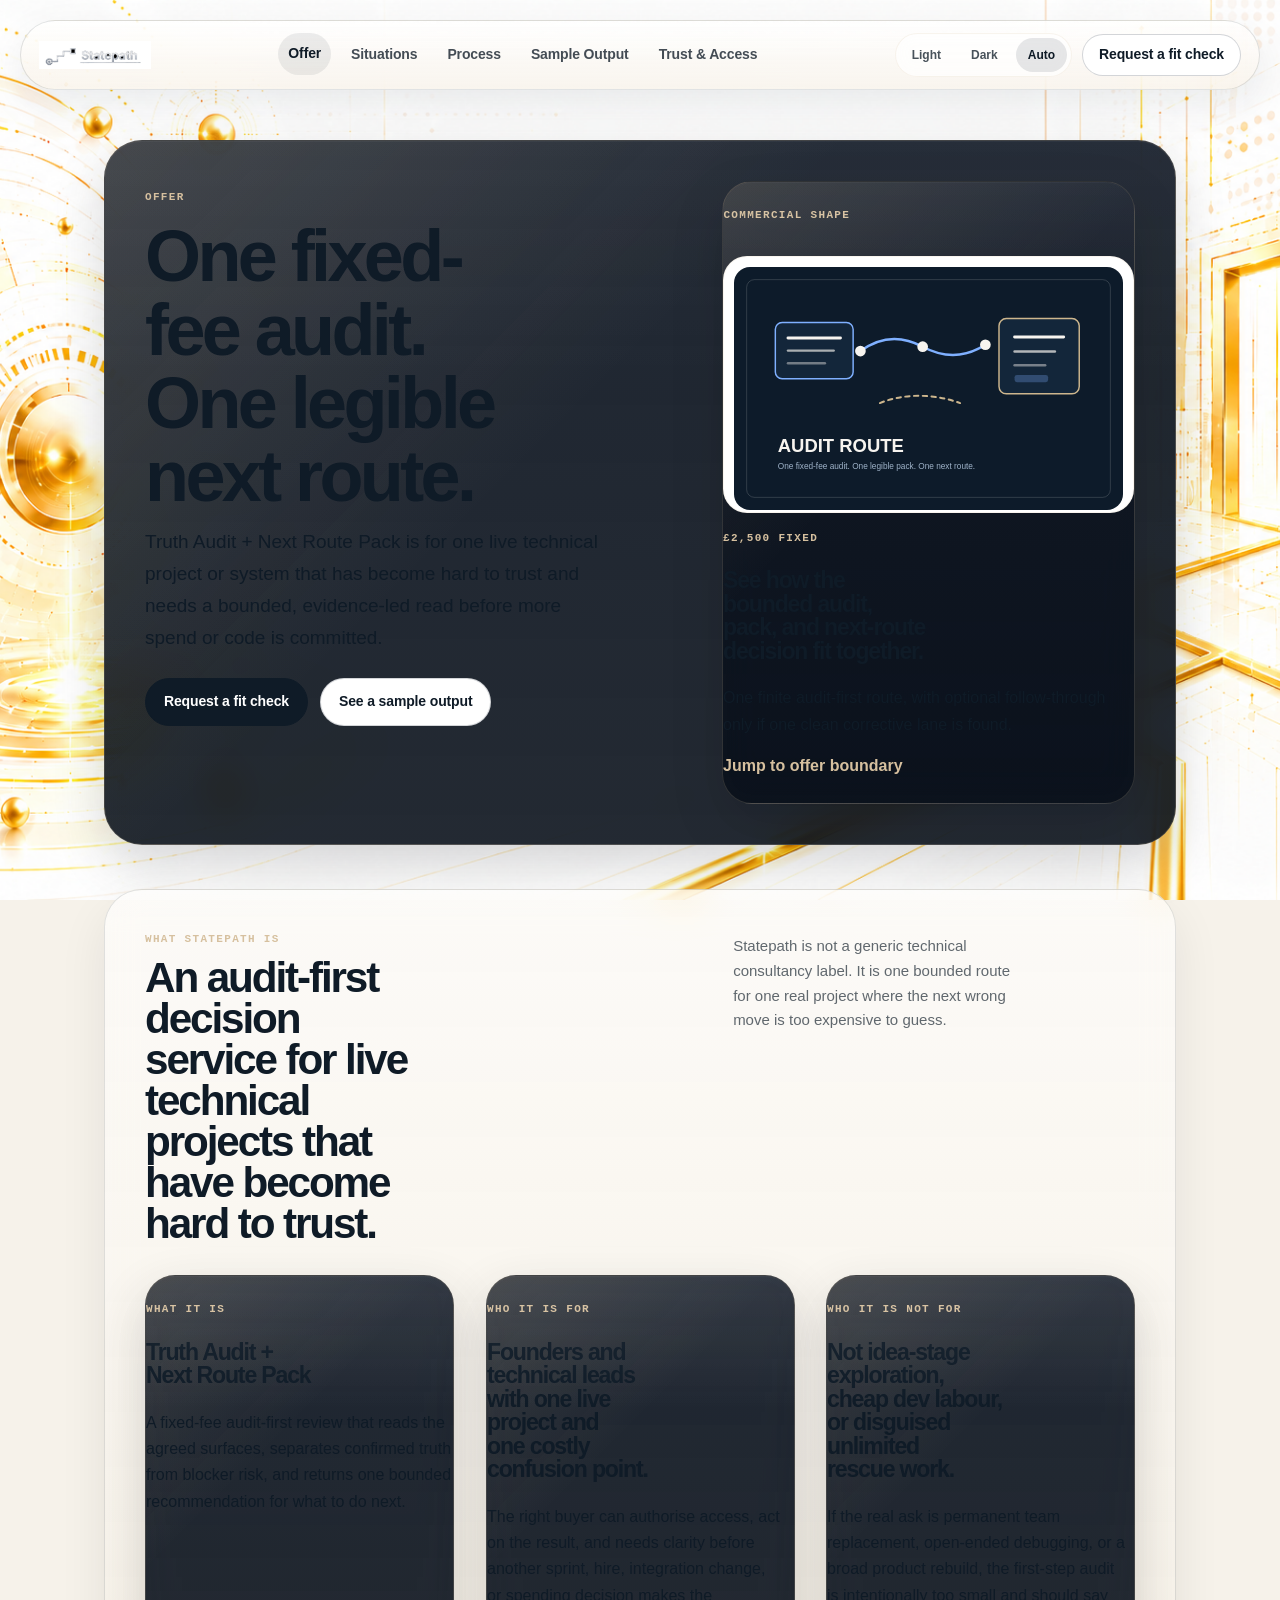
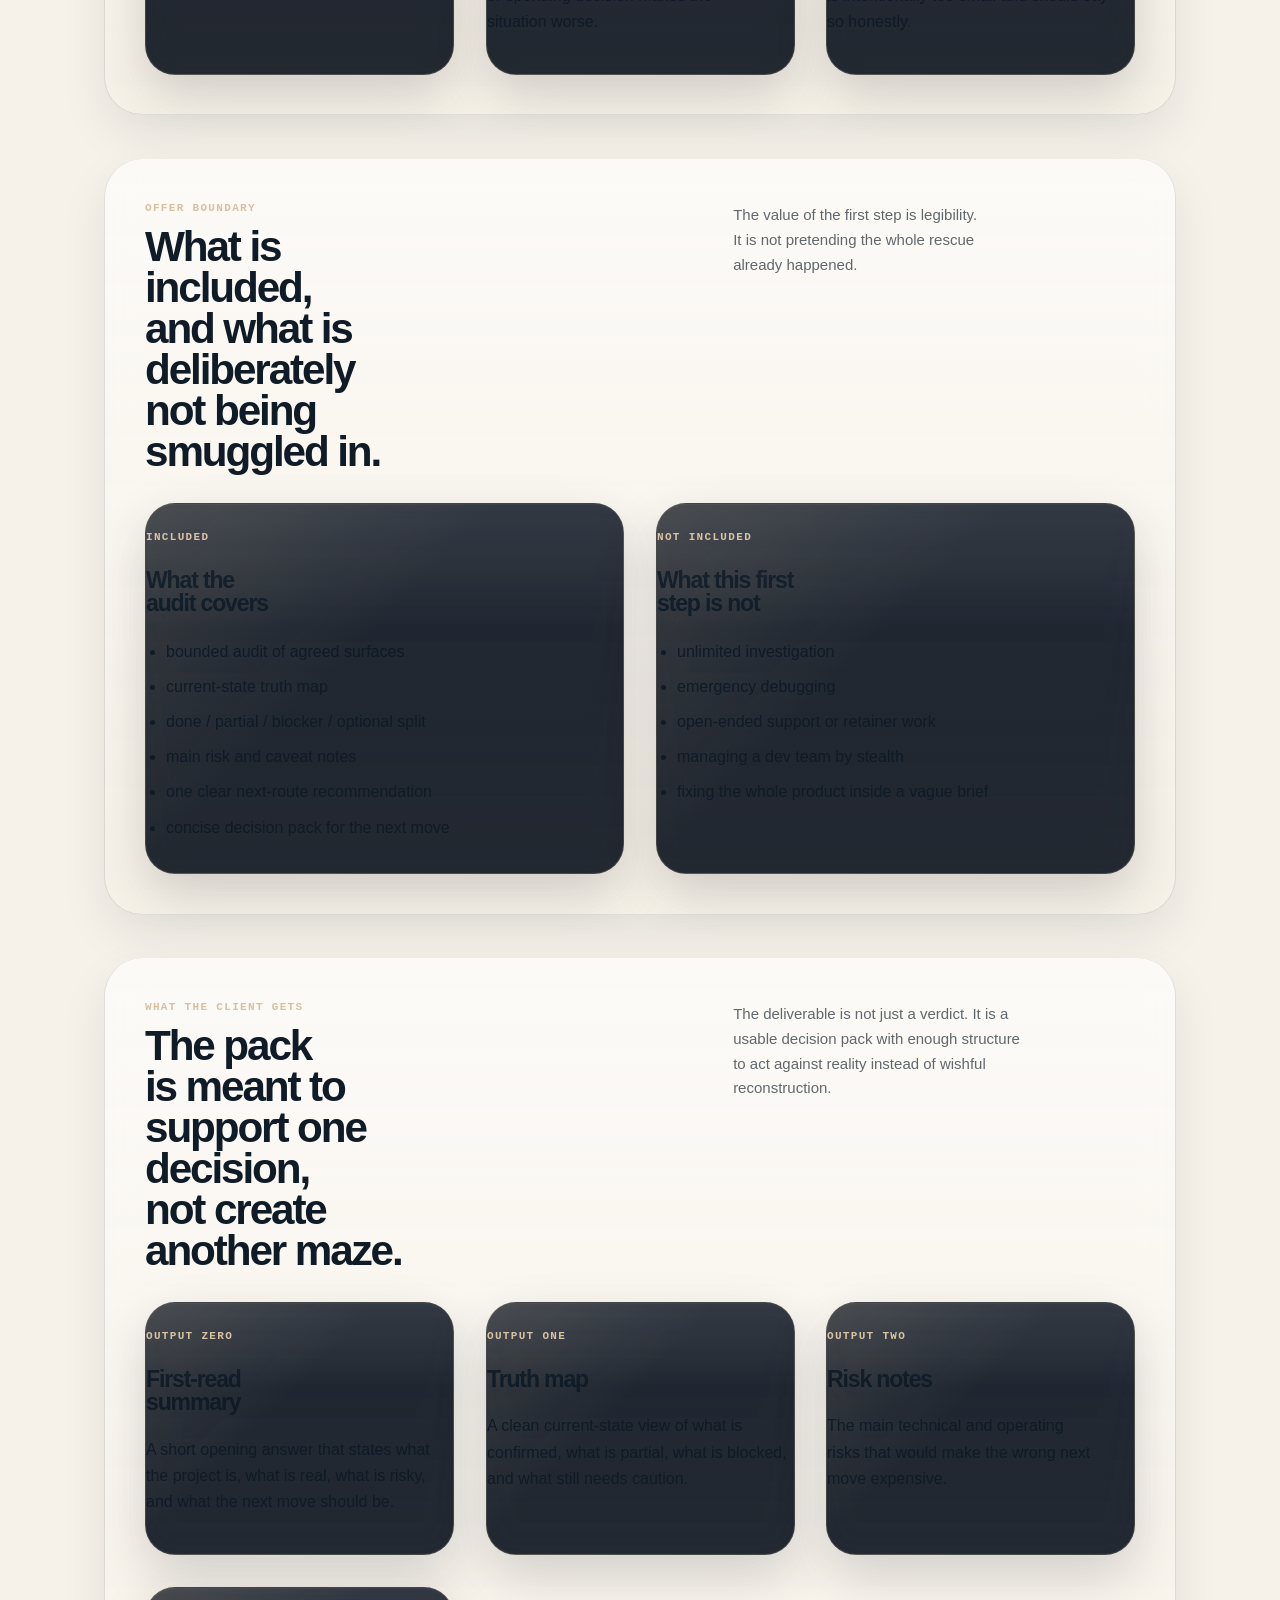
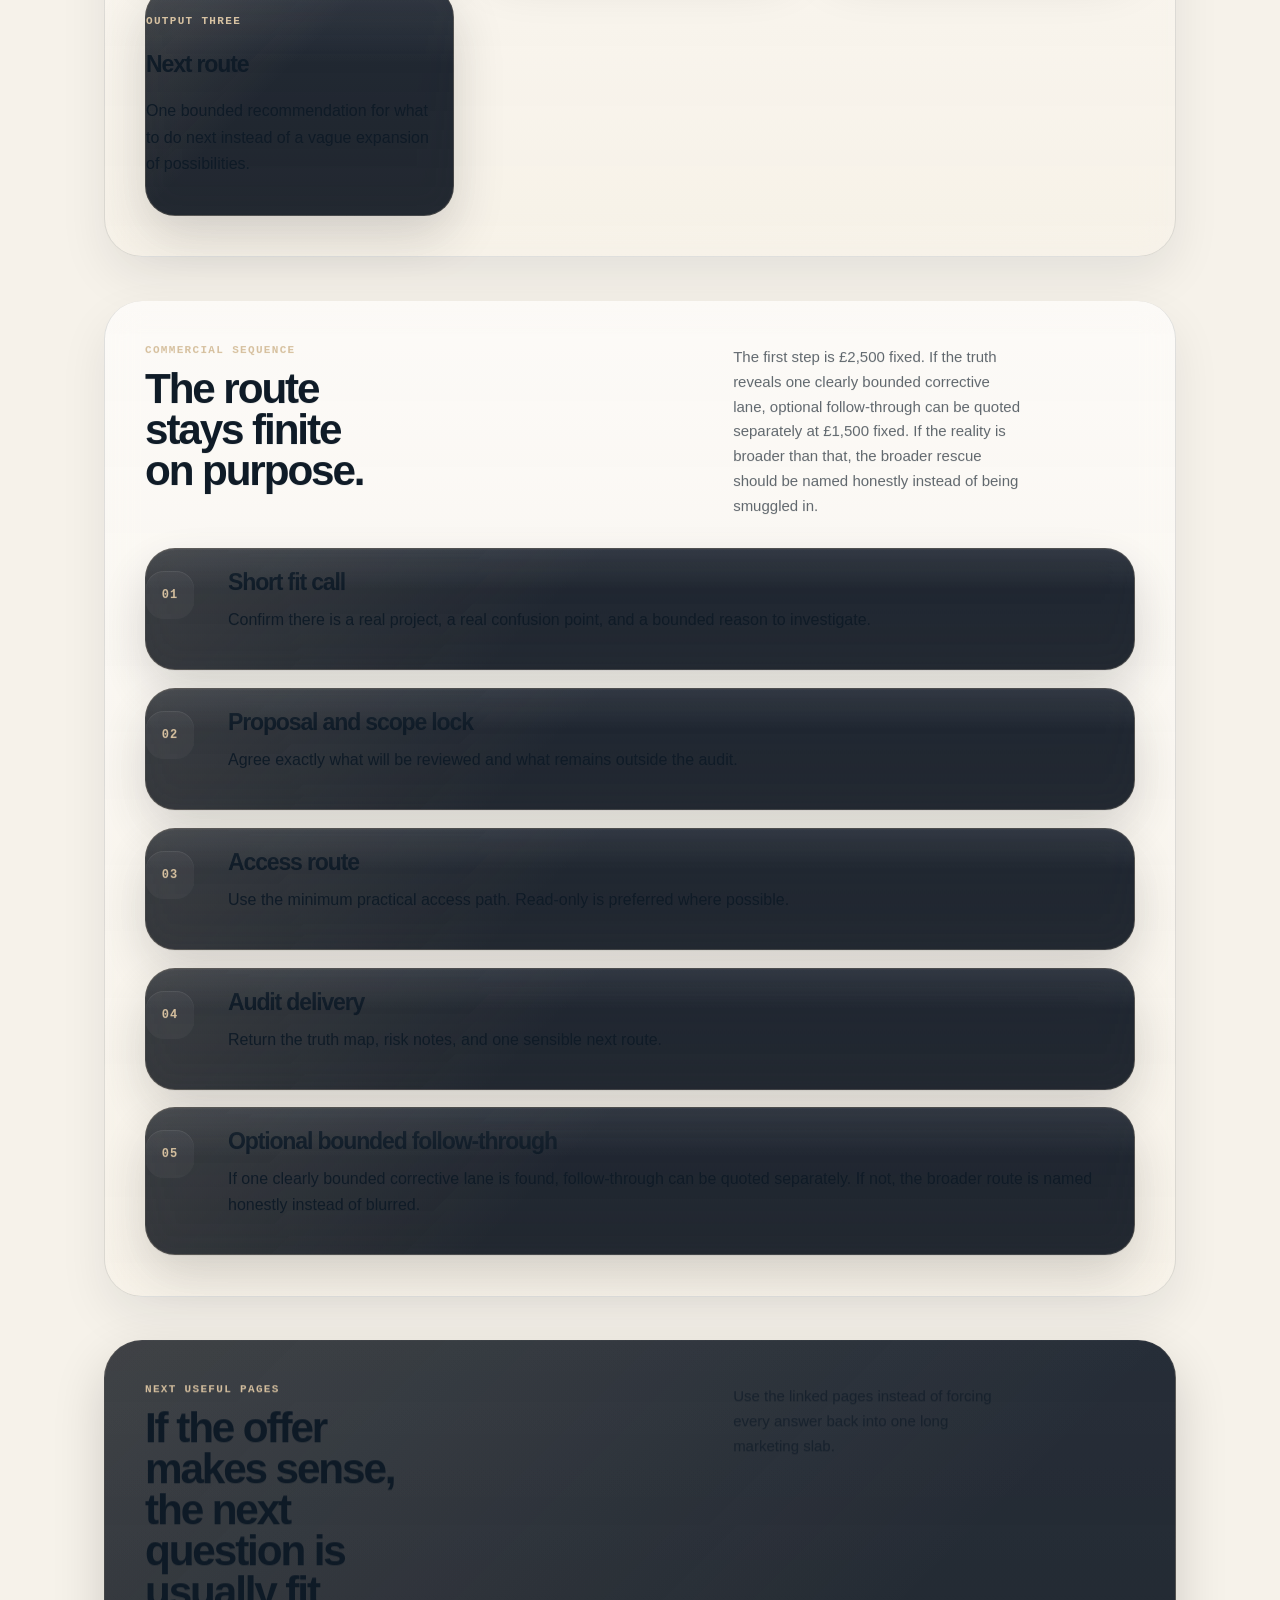
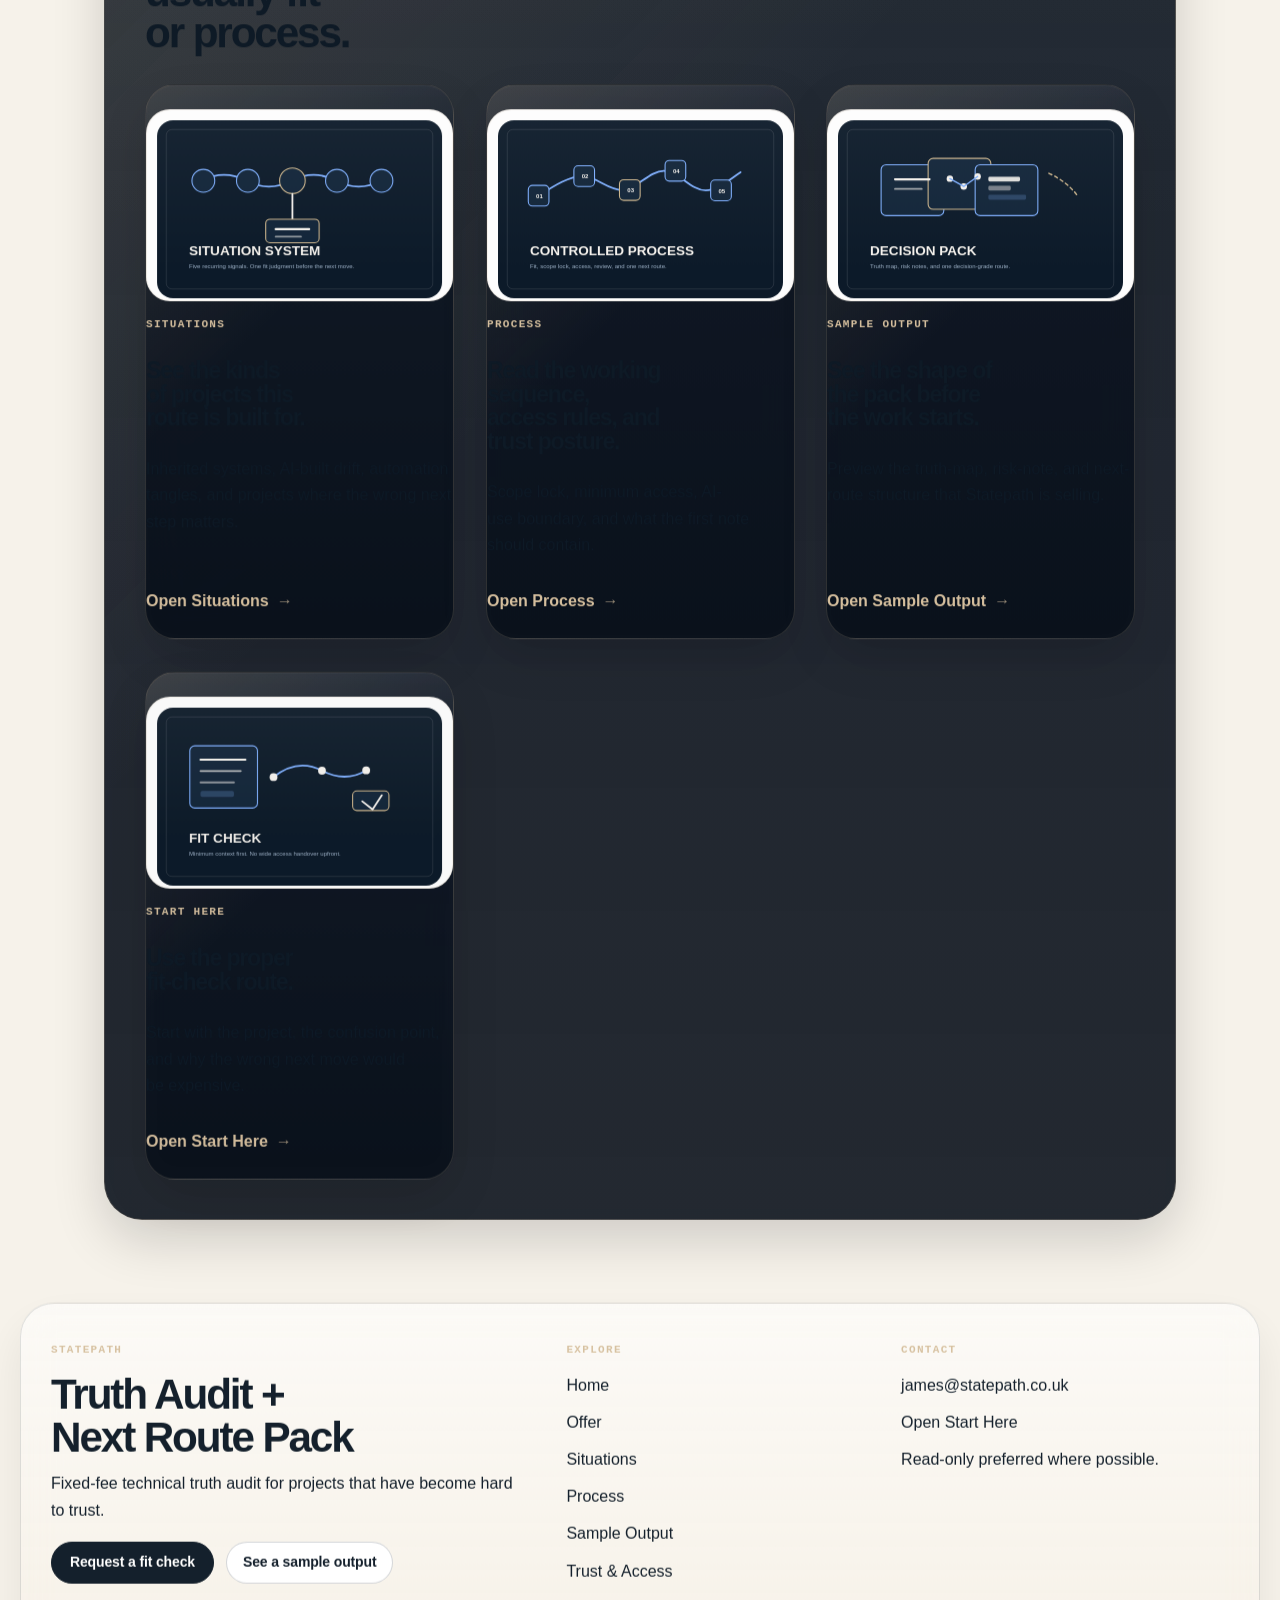
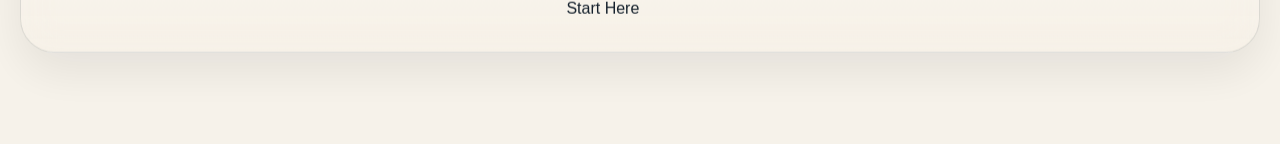
==== commit a9a3b38e: "Update live homepage backgrounds and logo PNG assets" ====
--- a/offer.html
+++ b/offer.html
@@ -30,8 +30,8 @@
     <header class="sp2-header">
       <div class="sp2-header-inner">
         <a class="sp2-brand" href="./index.html" aria-label="Statepath home">
-          <img class="sp2-logo-light" src="./assets/statepath-lockup-light.svg" alt="Statepath">
-          <img class="sp2-logo-dark" src="./assets/statepath-lockup-dark.svg" alt="Statepath">
+          <img class="sp2-logo-light" src="./assets/statepath-lockup-light.png" alt="Statepath">
+          <img class="sp2-logo-dark" src="./assets/statepath-lockup-dark.png" alt="Statepath">
         </a>
 
         <nav class="sp2-nav" aria-label="Primary navigation">
--- a/styles.css
+++ b/styles.css
@@ -9548,6 +9548,57 @@
   }
 }
 
+/* --- 2026-05-22 asset refresh fix: allow themed homepage hero backgrounds to render --- */
+
+body.sp2-homepage .sp2-main > .sp2-hero.sp2-hero-home-command > .sp2-home-banner-image,
+body.sp2-homepage .sp2-main > .sp2-hero.sp2-hero-home-command > .sp2-home-banner-image-full,
+body.sp2-homepage .sp2-main > .sp2-hero.sp2-hero-home-command > .sp2-home-banner-image-dark,
+body.sp2-homepage .sp2-main > .sp2-hero.sp2-hero-home-command > .sp2-home-banner-image-light,
+body.sp2-homepage .sp2-page-home .sp2-main > .sp2-hero.sp2-hero-home-command > .sp2-home-banner-image,
+body.sp2-homepage .sp2-page-home .sp2-main > .sp2-hero.sp2-hero-home-command > .sp2-home-banner-image-full,
+body.sp2-homepage .sp2-page-home .sp2-main > .sp2-hero.sp2-hero-home-command > .sp2-home-banner-image-dark,
+body.sp2-homepage .sp2-page-home .sp2-main > .sp2-hero.sp2-hero-home-command > .sp2-home-banner-image-light {
+  position: absolute !important;
+  inset: 0 !important;
+  width: 100% !important;
+  height: 100% !important;
+  margin: 0 !important;
+  object-fit: cover !important;
+  object-position: center top !important;
+  pointer-events: none !important;
+}
+
+body.sp2-homepage .sp2-main > .sp2-hero.sp2-hero-home-command > .sp2-home-banner-image-light,
+body.sp2-homepage .sp2-page-home .sp2-main > .sp2-hero.sp2-hero-home-command > .sp2-home-banner-image-light,
+body.sp2-homepage .sp2-main > .sp2-hero.sp2-hero-home-command > .sp2-home-banner-image-dark,
+body.sp2-homepage .sp2-page-home .sp2-main > .sp2-hero.sp2-hero-home-command > .sp2-home-banner-image-dark {
+  visibility: hidden !important;
+}
+
+html[data-effective-theme="light"] body.sp2-homepage .sp2-main > .sp2-hero.sp2-hero-home-command > .sp2-home-banner-image-light,
+html[data-effective-theme="light"] body.sp2-homepage .sp2-page-home .sp2-main > .sp2-hero.sp2-hero-home-command > .sp2-home-banner-image-light {
+  display: block !important;
+  visibility: visible !important;
+}
+
+html[data-effective-theme="light"] body.sp2-homepage .sp2-main > .sp2-hero.sp2-hero-home-command > .sp2-home-banner-image-dark,
+html[data-effective-theme="light"] body.sp2-homepage .sp2-page-home .sp2-main > .sp2-hero.sp2-hero-home-command > .sp2-home-banner-image-dark {
+  display: none !important;
+  visibility: hidden !important;
+}
+
+html[data-effective-theme="dark"] body.sp2-homepage .sp2-main > .sp2-hero.sp2-hero-home-command > .sp2-home-banner-image-light,
+html[data-effective-theme="dark"] body.sp2-homepage .sp2-page-home .sp2-main > .sp2-hero.sp2-hero-home-command > .sp2-home-banner-image-light {
+  display: none !important;
+  visibility: hidden !important;
+}
+
+html[data-effective-theme="dark"] body.sp2-homepage .sp2-main > .sp2-hero.sp2-hero-home-command > .sp2-home-banner-image-dark,
+html[data-effective-theme="dark"] body.sp2-homepage .sp2-page-home .sp2-main > .sp2-hero.sp2-hero-home-command > .sp2-home-banner-image-dark {
+  display: block !important;
+  visibility: visible !important;
+}
+
 /* ========================================================================== 
    Phase 4 — visual worlds and asset rules
    ========================================================================== */
@@ -10134,6 +10185,150 @@
   }
 }
 
+/* --- 2026-05-23 FINAL live homepage authority lock: full-page background + transparent outer hero --- */
+
+html[data-effective-theme="dark"] body.sp2-homepage {
+  background:
+    linear-gradient(rgba(0, 0, 0, 0.58), rgba(0, 0, 0, 0.58)),
+    url("./assets/statepath-hero-background-dark.png") center center / cover no-repeat fixed !important;
+}
+
+html[data-effective-theme="light"] body.sp2-homepage {
+  background:
+    linear-gradient(rgba(246, 242, 234, 0.16), rgba(246, 242, 234, 0.16)),
+    url("./assets/statepath-hero-background-light.png") center center / cover no-repeat fixed !important;
+  color: #0f1b27 !important;
+}
+
+body.sp2-homepage .sp2-main > .sp2-hero.sp2-hero-home.sp2-hero-home-stacked.sp2-hero-home-command,
+body.sp2-homepage .sp2-page-home .sp2-main > .sp2-hero.sp2-hero-home.sp2-hero-home-stacked.sp2-hero-home-command,
+body.sp2-homepage .sp2-hero.sp2-hero-home.sp2-hero-home-stacked.sp2-hero-home-command,
+body.sp2-homepage .sp2-main > .sp2-hero.sp2-hero-home-command,
+body.sp2-homepage .sp2-page-home .sp2-main > .sp2-hero.sp2-hero-home-command,
+body.sp2-homepage .sp2-hero-home-command {
+  background: transparent !important;
+  border: 0 !important;
+  box-shadow: none !important;
+  backdrop-filter: none !important;
+}
+
+body.sp2-homepage .sp2-main > .sp2-hero.sp2-hero-home.sp2-hero-home-stacked.sp2-hero-home-command::before,
+body.sp2-homepage .sp2-main > .sp2-hero.sp2-hero-home.sp2-hero-home-stacked.sp2-hero-home-command::after,
+body.sp2-homepage .sp2-page-home .sp2-main > .sp2-hero.sp2-hero-home.sp2-hero-home-stacked.sp2-hero-home-command::before,
+body.sp2-homepage .sp2-page-home .sp2-main > .sp2-hero.sp2-hero-home.sp2-hero-home-stacked.sp2-hero-home-command::after,
+body.sp2-homepage .sp2-hero.sp2-hero-home.sp2-hero-home-stacked.sp2-hero-home-command::before,
+body.sp2-homepage .sp2-hero.sp2-hero-home.sp2-hero-home-stacked.sp2-hero-home-command::after,
+body.sp2-homepage .sp2-main > .sp2-hero.sp2-hero-home-command::before,
+body.sp2-homepage .sp2-main > .sp2-hero.sp2-hero-home-command::after,
+body.sp2-homepage .sp2-page-home .sp2-main > .sp2-hero.sp2-hero-home-command::before,
+body.sp2-homepage .sp2-page-home .sp2-main > .sp2-hero.sp2-hero-home-command::after,
+body.sp2-homepage .sp2-hero-home-command::before,
+body.sp2-homepage .sp2-hero-home-command::after {
+  content: none !important;
+  display: none !important;
+  background: none !important;
+}
+
+body.sp2-homepage .sp2-home-banner-image,
+body.sp2-homepage .sp2-home-banner-image-full,
+body.sp2-homepage .sp2-home-banner-image-light,
+body.sp2-homepage .sp2-home-banner-image-dark {
+  display: none !important;
+}
+
+/* --- 2026-05-23 live homepage hard lock: full-page background + transparent outer hero --- */
+
+html[data-effective-theme="dark"] body.sp2-homepage {
+  background:
+    linear-gradient(rgba(0, 0, 0, 0.58), rgba(0, 0, 0, 0.58)),
+    url("./assets/statepath-hero-background-dark.png") center center / cover no-repeat fixed !important;
+}
+
+html[data-effective-theme="light"] body.sp2-homepage {
+  background:
+    linear-gradient(rgba(246, 242, 234, 0.16), rgba(246, 242, 234, 0.16)),
+    url("./assets/statepath-hero-background-light.png") center center / cover no-repeat fixed !important;
+  color: #0f1b27 !important;
+}
+
+body.sp2-homepage .sp2-main > .sp2-hero.sp2-hero-home.sp2-hero-home-stacked.sp2-hero-home-command,
+body.sp2-homepage .sp2-page-home .sp2-main > .sp2-hero.sp2-hero-home.sp2-hero-home-stacked.sp2-hero-home-command,
+body.sp2-homepage .sp2-hero.sp2-hero-home.sp2-hero-home-stacked.sp2-hero-home-command,
+body.sp2-homepage .sp2-main > .sp2-hero.sp2-hero-home-command,
+body.sp2-homepage .sp2-page-home .sp2-main > .sp2-hero.sp2-hero-home-command,
+body.sp2-homepage .sp2-hero-home-command {
+  background: transparent !important;
+  border: 0 !important;
+  box-shadow: none !important;
+  backdrop-filter: none !important;
+}
+
+body.sp2-homepage .sp2-main > .sp2-hero.sp2-hero-home.sp2-hero-home-stacked.sp2-hero-home-command::before,
+body.sp2-homepage .sp2-main > .sp2-hero.sp2-hero-home.sp2-hero-home-stacked.sp2-hero-home-command::after,
+body.sp2-homepage .sp2-page-home .sp2-main > .sp2-hero.sp2-hero-home.sp2-hero-home-stacked.sp2-hero-home-command::before,
+body.sp2-homepage .sp2-page-home .sp2-main > .sp2-hero.sp2-hero-home.sp2-hero-home-stacked.sp2-hero-home-command::after,
+body.sp2-homepage .sp2-hero.sp2-hero-home.sp2-hero-home-stacked.sp2-hero-home-command::before,
+body.sp2-homepage .sp2-hero.sp2-hero-home.sp2-hero-home-stacked.sp2-hero-home-command::after,
+body.sp2-homepage .sp2-main > .sp2-hero.sp2-hero-home-command::before,
+body.sp2-homepage .sp2-main > .sp2-hero.sp2-hero-home-command::after,
+body.sp2-homepage .sp2-page-home .sp2-main > .sp2-hero.sp2-hero-home-command::before,
+body.sp2-homepage .sp2-page-home .sp2-main > .sp2-hero.sp2-hero-home-command::after,
+body.sp2-homepage .sp2-hero-home-command::before,
+body.sp2-homepage .sp2-hero-home-command::after {
+  content: none !important;
+  display: none !important;
+  background: none !important;
+}
+
+body.sp2-homepage .sp2-home-banner-image,
+body.sp2-homepage .sp2-home-banner-image-full,
+body.sp2-homepage .sp2-home-banner-image-light,
+body.sp2-homepage .sp2-home-banner-image-dark {
+  display: none !important;
+}
+
+/* --- 2026-05-22 live-route correction: use full-page theme background, not inner hero image --- */
+
+html[data-effective-theme="dark"] body.sp2-homepage {
+  background:
+    linear-gradient(rgba(0, 0, 0, 0.58), rgba(0, 0, 0, 0.58)),
+    url("./assets/statepath-hero-background-dark.png") center center / cover no-repeat fixed !important;
+}
+
+html[data-effective-theme="light"] body.sp2-homepage {
+  background:
+    linear-gradient(rgba(246, 242, 234, 0.22), rgba(246, 242, 234, 0.22)),
+    url("./assets/statepath-hero-background-light.png") center center / cover no-repeat fixed !important;
+  color: #0f1b27 !important;
+}
+
+body.sp2-homepage .sp2-main > .sp2-hero.sp2-hero-home.sp2-hero-home-stacked.sp2-hero-home-command,
+body.sp2-homepage .sp2-page-home .sp2-main > .sp2-hero.sp2-hero-home.sp2-hero-home-stacked.sp2-hero-home-command,
+body.sp2-homepage .sp2-hero.sp2-hero-home.sp2-hero-home-stacked.sp2-hero-home-command {
+  background: transparent !important;
+  border: 0 !important;
+  box-shadow: none !important;
+  backdrop-filter: none !important;
+}
+
+body.sp2-homepage .sp2-main > .sp2-hero.sp2-hero-home.sp2-hero-home-stacked.sp2-hero-home-command::before,
+body.sp2-homepage .sp2-main > .sp2-hero.sp2-hero-home.sp2-hero-home-stacked.sp2-hero-home-command::after,
+body.sp2-homepage .sp2-page-home .sp2-main > .sp2-hero.sp2-hero-home.sp2-hero-home-stacked.sp2-hero-home-command::before,
+body.sp2-homepage .sp2-page-home .sp2-main > .sp2-hero.sp2-hero-home.sp2-hero-home-stacked.sp2-hero-home-command::after,
+body.sp2-homepage .sp2-hero.sp2-hero-home.sp2-hero-home-stacked.sp2-hero-home-command::before,
+body.sp2-homepage .sp2-hero.sp2-hero-home.sp2-hero-home-stacked.sp2-hero-home-command::after {
+  content: none !important;
+  display: none !important;
+  background: none !important;
+}
+
+body.sp2-homepage .sp2-home-banner-image,
+body.sp2-homepage .sp2-home-banner-image-full,
+body.sp2-homepage .sp2-home-banner-image-light,
+body.sp2-homepage .sp2-home-banner-image-dark {
+  display: none !important;
+}
+
 /* --- Phase 1 shared-system lock --- */
 
 .sp2-header-tools {
@@ -10348,4 +10543,55 @@
   body.sp2-homepage .sp2-home-title-group .sp2-actions .sp2-button {
     width: 100% !important;
   }
+}
+
+/* --- 2026-05-23 TRUE END-OF-FILE live homepage authority lock --- */
+
+html[data-effective-theme="dark"] body.sp2-homepage {
+  background:
+    linear-gradient(rgba(0, 0, 0, 0.58), rgba(0, 0, 0, 0.58)),
+    url("./assets/statepath-hero-background-dark.png") center center / cover no-repeat fixed !important;
+}
+
+html[data-effective-theme="light"] body.sp2-homepage {
+  background:
+    linear-gradient(rgba(246, 242, 234, 0.16), rgba(246, 242, 234, 0.16)),
+    url("./assets/statepath-hero-background-light.png") center center / cover no-repeat fixed !important;
+  color: #0f1b27 !important;
+}
+
+body.sp2-homepage .sp2-main > .sp2-hero.sp2-hero-home.sp2-hero-home-stacked.sp2-hero-home-command,
+body.sp2-homepage .sp2-page-home .sp2-main > .sp2-hero.sp2-hero-home.sp2-hero-home-stacked.sp2-hero-home-command,
+body.sp2-homepage .sp2-hero.sp2-hero-home.sp2-hero-home-stacked.sp2-hero-home-command,
+body.sp2-homepage .sp2-main > .sp2-hero.sp2-hero-home-command,
+body.sp2-homepage .sp2-page-home .sp2-main > .sp2-hero.sp2-hero-home-command,
+body.sp2-homepage .sp2-hero-home-command {
+  background: transparent !important;
+  border: 0 !important;
+  box-shadow: none !important;
+  backdrop-filter: none !important;
+}
+
+body.sp2-homepage .sp2-main > .sp2-hero.sp2-hero-home.sp2-hero-home-stacked.sp2-hero-home-command::before,
+body.sp2-homepage .sp2-main > .sp2-hero.sp2-hero-home.sp2-hero-home-stacked.sp2-hero-home-command::after,
+body.sp2-homepage .sp2-page-home .sp2-main > .sp2-hero.sp2-hero-home.sp2-hero-home-stacked.sp2-hero-home-command::before,
+body.sp2-homepage .sp2-page-home .sp2-main > .sp2-hero.sp2-hero-home.sp2-hero-home-stacked.sp2-hero-home-command::after,
+body.sp2-homepage .sp2-hero.sp2-hero-home.sp2-hero-home-stacked.sp2-hero-home-command::before,
+body.sp2-homepage .sp2-hero.sp2-hero-home.sp2-hero-home-stacked.sp2-hero-home-command::after,
+body.sp2-homepage .sp2-main > .sp2-hero.sp2-hero-home-command::before,
+body.sp2-homepage .sp2-main > .sp2-hero.sp2-hero-home-command::after,
+body.sp2-homepage .sp2-page-home .sp2-main > .sp2-hero.sp2-hero-home-command::before,
+body.sp2-homepage .sp2-page-home .sp2-main > .sp2-hero.sp2-hero-home-command::after,
+body.sp2-homepage .sp2-hero-home-command::before,
+body.sp2-homepage .sp2-hero-home-command::after {
+  content: none !important;
+  display: none !important;
+  background: none !important;
+}
+
+body.sp2-homepage .sp2-home-banner-image,
+body.sp2-homepage .sp2-home-banner-image-full,
+body.sp2-homepage .sp2-home-banner-image-light,
+body.sp2-homepage .sp2-home-banner-image-dark {
+  display: none !important;
 }
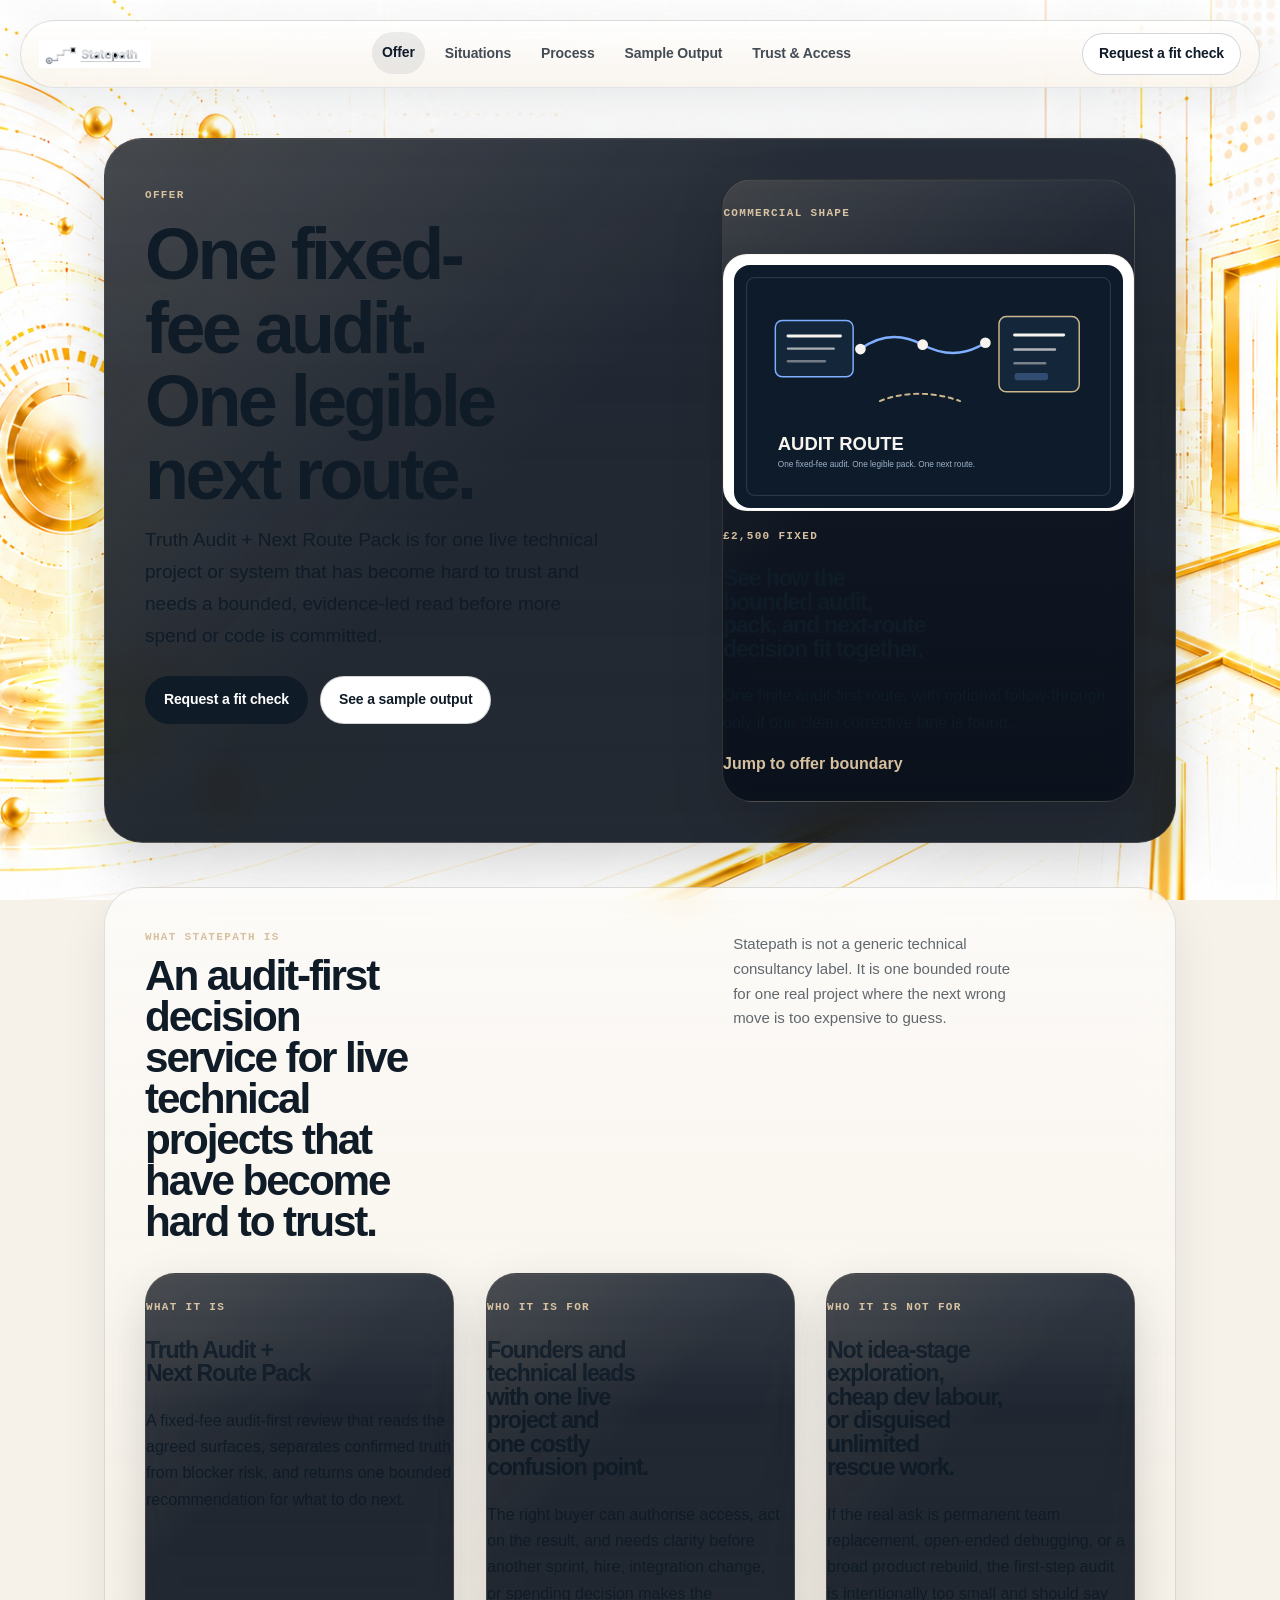
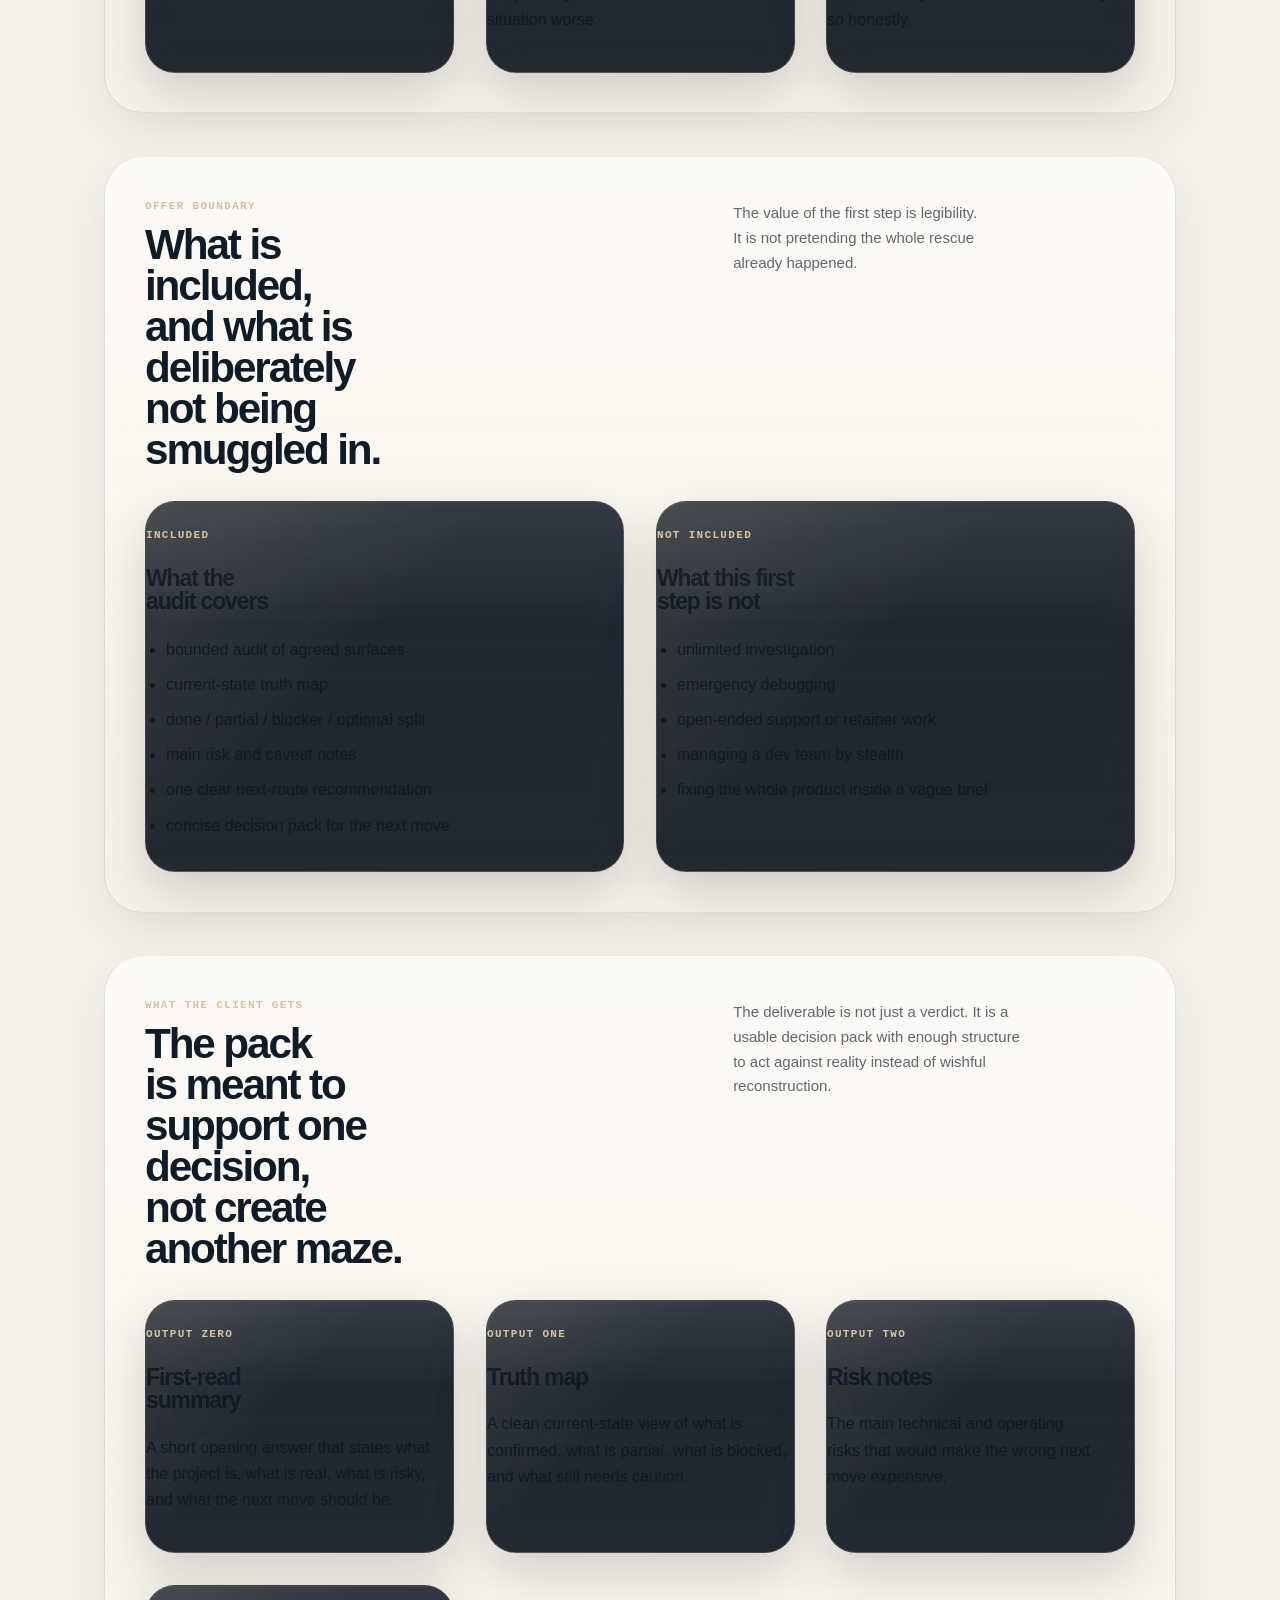
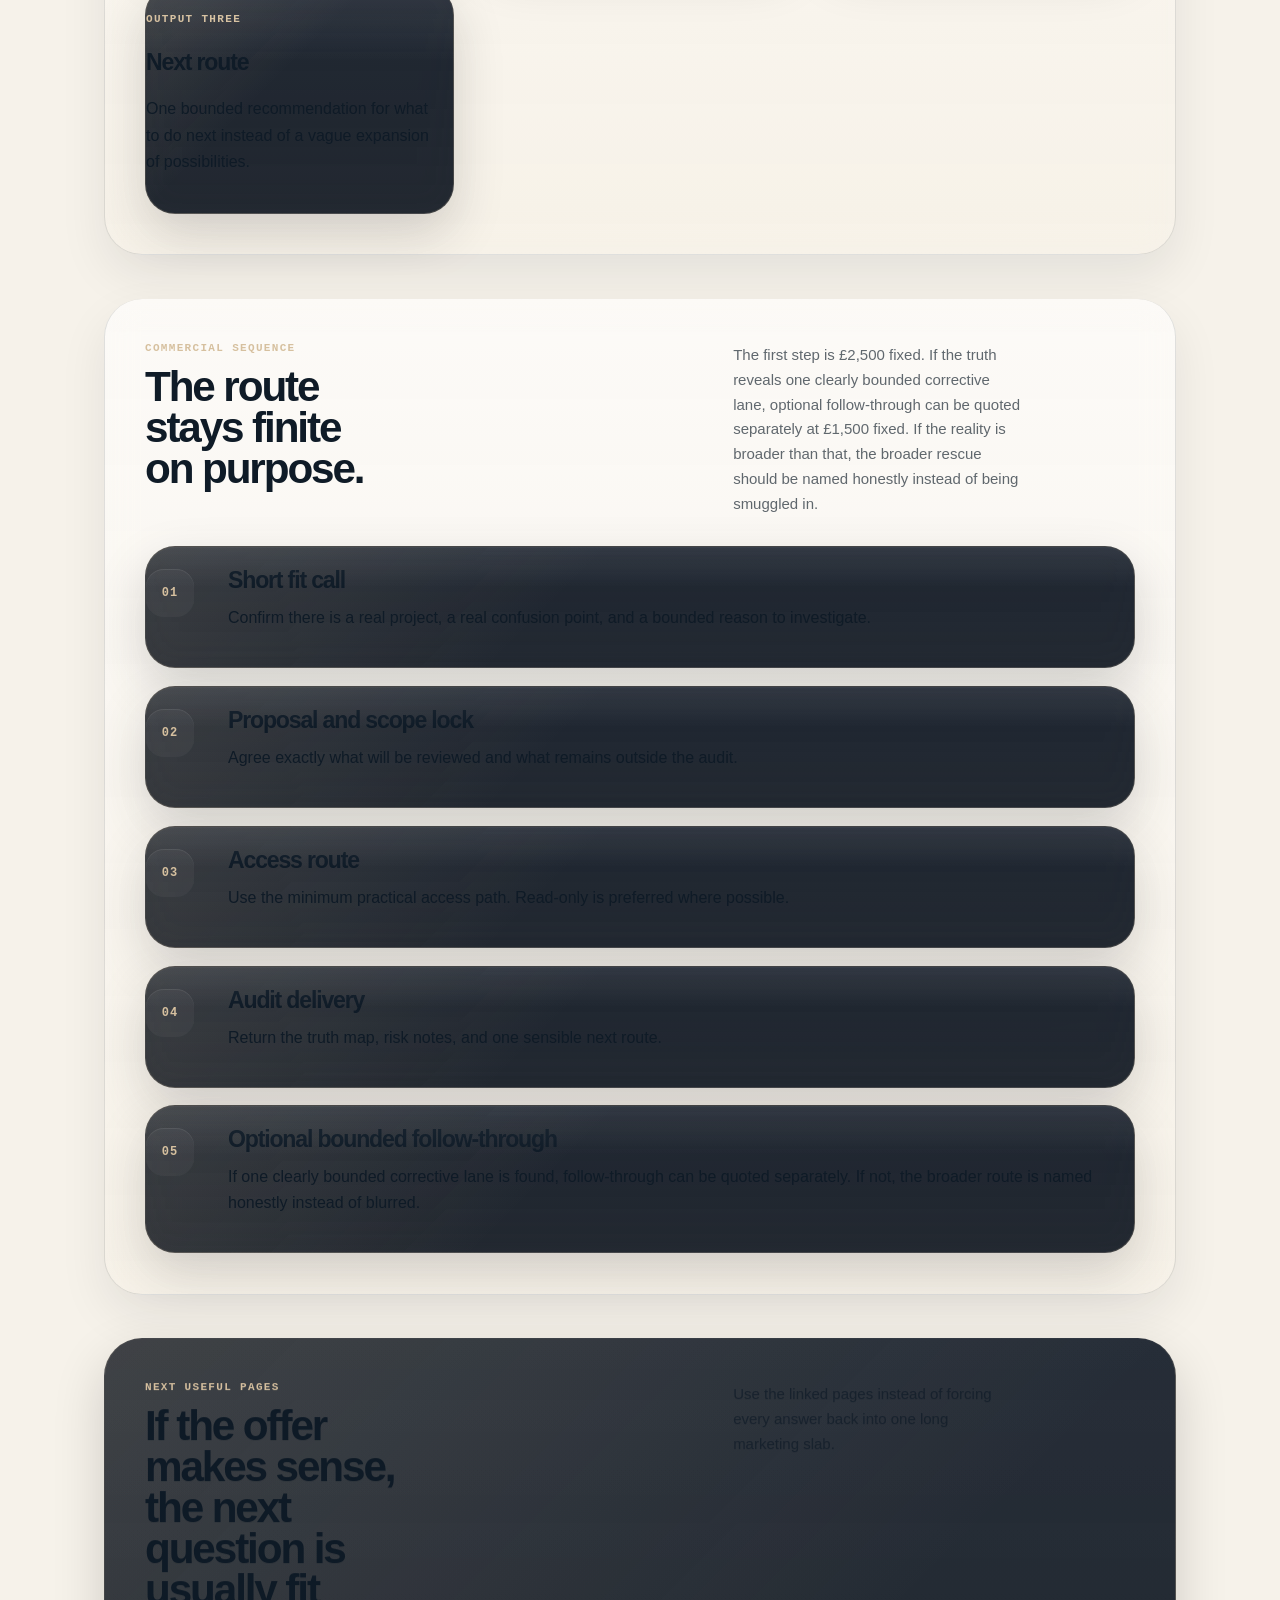
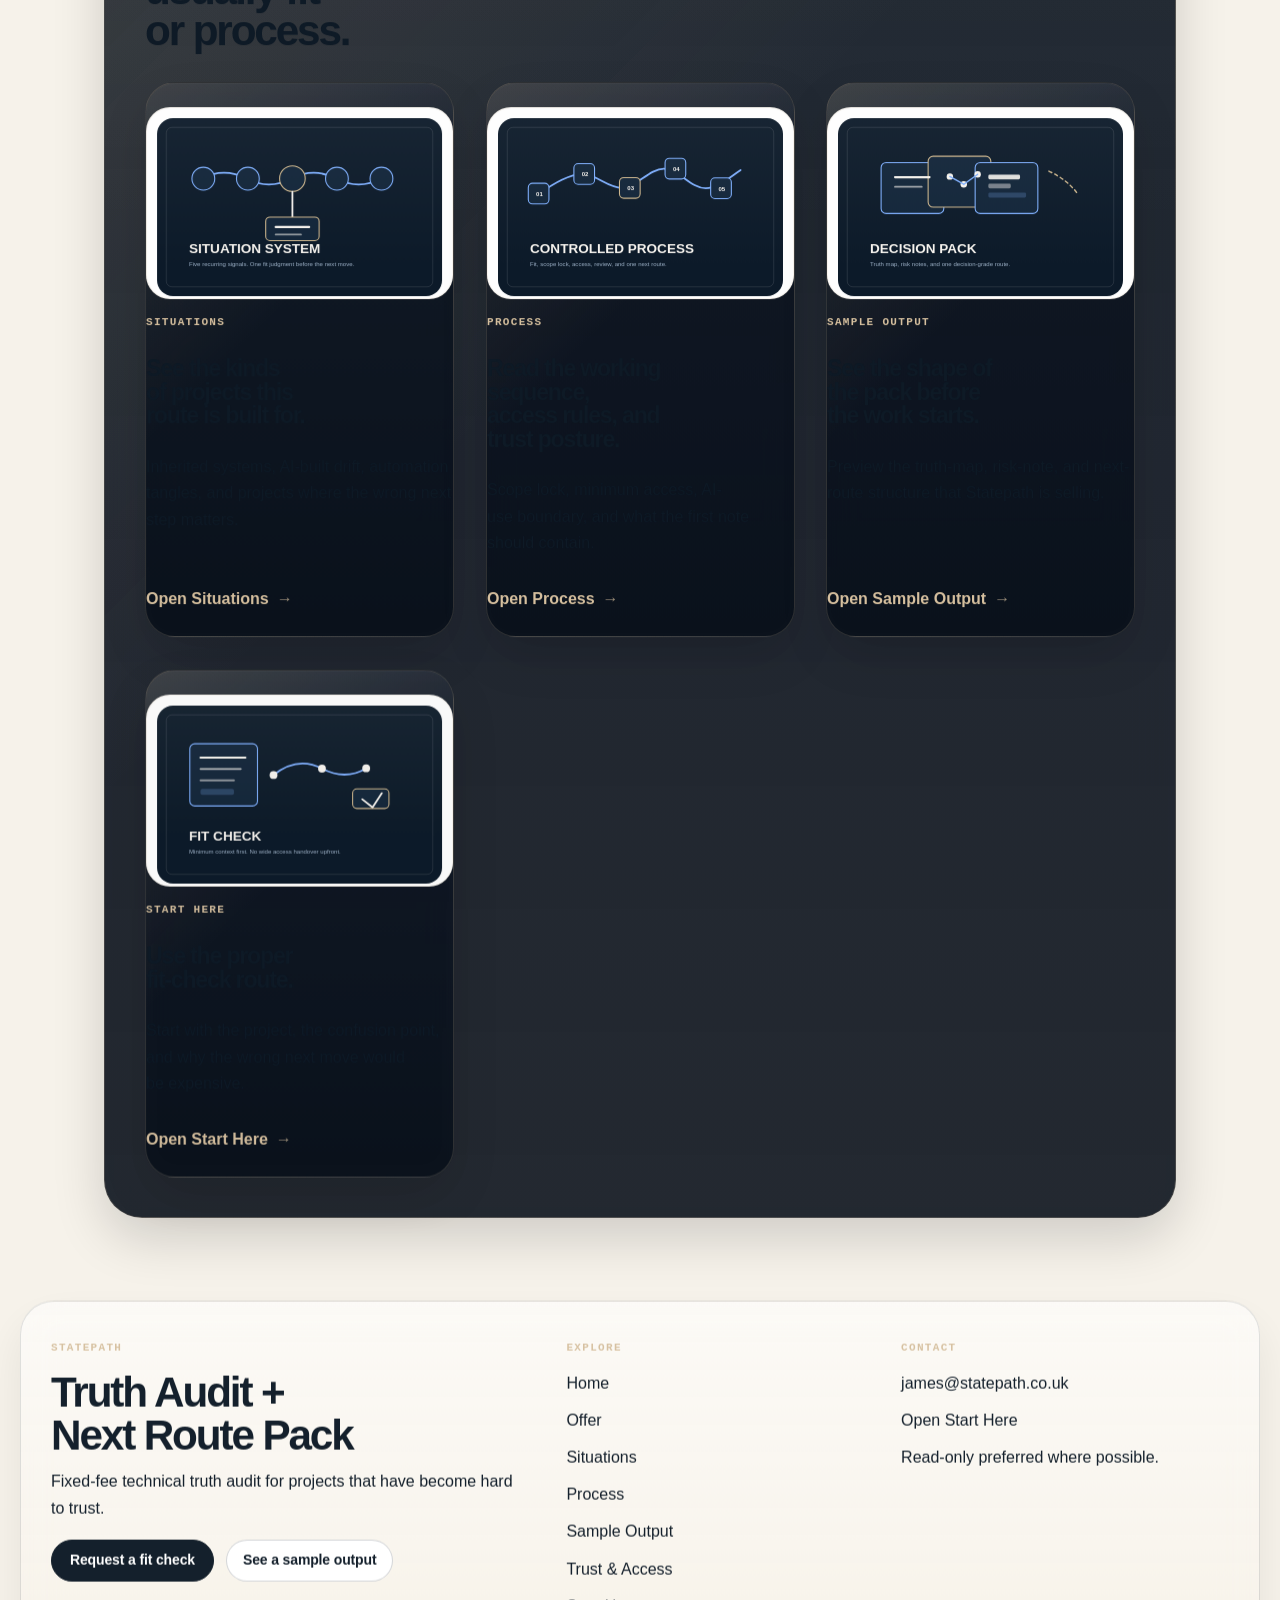
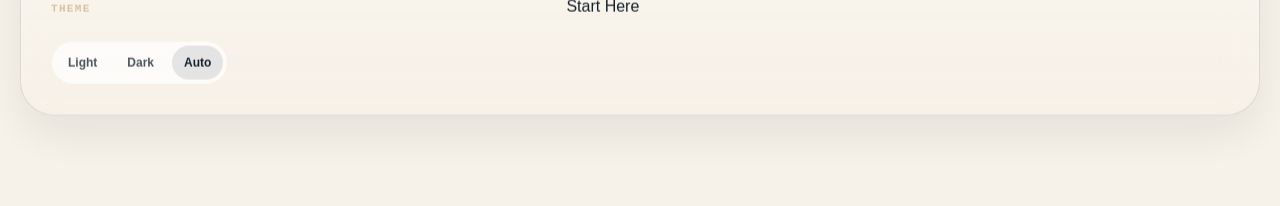
==== commit 4a86ac28: "Move Statepath theme toggle to footer" ====
--- a/offer.html
+++ b/offer.html
@@ -43,11 +43,6 @@
         </nav>
 
         <div class="sp2-header-tools">
-          <div class="sp2-theme-toggle" role="group" aria-label="Theme switcher">
-            <button class="sp2-theme-button" type="button" data-theme-choice="light">Light</button>
-            <button class="sp2-theme-button" type="button" data-theme-choice="dark">Dark</button>
-            <button class="sp2-theme-button" type="button" data-theme-choice="auto">Auto</button>
-          </div>
           <a class="sp2-button sp2-button-ghost" href="./start-here.html">Request a fit check</a>
         </div>
       </div>
@@ -303,6 +298,14 @@
               <a class="sp2-button sp2-button-primary" href="./start-here.html#fit-check-form">Request a fit check</a>
               <a class="sp2-button sp2-button-ghost" href="./sample-output.html">See a sample output</a>
             </div>
+            <div class="sp2-footer-theme">
+              <span class="sp2-label">Theme</span>
+              <div class="sp2-theme-toggle" role="group" aria-label="Theme switcher">
+                <button class="sp2-theme-button" type="button" data-theme-choice="light">Light</button>
+                <button class="sp2-theme-button" type="button" data-theme-choice="dark">Dark</button>
+                <button class="sp2-theme-button" type="button" data-theme-choice="auto">Auto</button>
+              </div>
+            </div>
           </div>
 
           <div>
--- a/styles.css
+++ b/styles.css
@@ -10236,6 +10236,468 @@
   display: none !important;
 }
 
+/* --- 2026-05-24 wave-02 premium home + sample refinement authority lock --- */
+
+body.sp2-homepage .sp2-header,
+body.sp2-world-redacted-output .sp2-header {
+  top: 12px;
+  margin-bottom: 14px;
+}
+
+body.sp2-homepage .sp2-header-inner,
+body.sp2-world-redacted-output .sp2-header-inner {
+  padding: 10px 14px !important;
+  gap: 12px !important;
+  border-radius: 20px !important;
+  box-shadow: 0 12px 30px rgba(3, 8, 15, 0.14) !important;
+}
+
+html[data-effective-theme="light"] body.sp2-homepage .sp2-header-inner,
+html[data-effective-theme="light"] body.sp2-world-redacted-output .sp2-header-inner {
+  background: rgba(255, 255, 255, 0.78) !important;
+  box-shadow: 0 12px 28px rgba(15, 27, 39, 0.08) !important;
+}
+
+body.sp2-homepage .sp2-nav a,
+body.sp2-world-redacted-output .sp2-nav a {
+  font-size: 11px !important;
+  letter-spacing: 0.08em !important;
+}
+
+body.sp2-homepage .sp2-header-tools,
+body.sp2-world-redacted-output .sp2-header-tools {
+  gap: 8px !important;
+}
+
+body.sp2-homepage .sp2-theme-toggle,
+body.sp2-world-redacted-output .sp2-theme-toggle {
+  padding: 2px !important;
+  gap: 2px !important;
+  border-radius: 999px !important;
+}
+
+body.sp2-homepage .sp2-theme-button,
+body.sp2-world-redacted-output .sp2-theme-button {
+  min-height: 28px !important;
+  padding: 0 9px !important;
+  font-size: 10px !important;
+}
+
+body.sp2-homepage .sp2-home-title-group {
+  max-width: min(680px, 100%) !important;
+  gap: 12px !important;
+}
+
+body.sp2-homepage .sp2-home-title-group h1 {
+  max-width: 10ch !important;
+  font-size: clamp(34px, 3.5vw, 44px) !important;
+  line-height: 1.02 !important;
+}
+
+body.sp2-homepage .sp2-home-title-group .sp2-lede {
+  max-width: 42ch !important;
+  font-size: clamp(16px, 1.25vw, 18px) !important;
+  line-height: 1.62 !important;
+}
+
+body.sp2-homepage .sp2-home-title-group .sp2-home-proofline,
+body.sp2-world-redacted-output .sp2-sample-hero-proofline {
+  letter-spacing: 0.09em !important;
+  opacity: 0.88;
+}
+
+body.sp2-homepage .sp2-main > .sp2-hero.sp2-hero-home-command > .sp2-prompt-panel,
+body.sp2-homepage .sp2-page-home .sp2-main > .sp2-hero.sp2-hero-home-command > .sp2-prompt-panel,
+body.sp2-homepage .sp2-hero-home-command > .sp2-prompt-panel {
+  max-width: min(640px, 100%) !important;
+  padding: 22px 24px !important;
+  gap: 12px !important;
+}
+
+body.sp2-homepage .sp2-home-engagement-panel .sp2-home-engagement-intro {
+  max-width: 40ch;
+  color: rgba(247, 244, 239, 0.78);
+}
+
+body.sp2-homepage .sp2-home-engagement-panel .sp2-hero-route strong {
+  max-width: 42ch;
+  margin: 0 auto;
+}
+
+body.sp2-homepage .sp2-home-proof-band {
+  padding: 18px 22px 20px !important;
+}
+
+body.sp2-homepage .sp2-home-proof-item strong {
+  display: block;
+  font-size: 15px;
+  line-height: 1.48;
+}
+
+body.sp2-homepage .sp2-home-output-grid,
+body.sp2-world-redacted-output .sp2-sample-output-grid {
+  gap: 16px !important;
+}
+
+body.sp2-homepage .sp2-card-proof,
+body.sp2-world-redacted-output .sp2-card-proof {
+  display: grid;
+  gap: 12px;
+}
+
+body.sp2-homepage .sp2-proof-fragment,
+body.sp2-world-redacted-output .sp2-proof-fragment {
+  display: grid;
+  gap: 8px;
+  padding-top: 12px;
+}
+
+body.sp2-homepage .sp2-proof-fragment {
+  border-top: 1px solid rgba(15, 27, 39, 0.1);
+}
+
+body.sp2-world-redacted-output .sp2-proof-fragment {
+  border-top: 1px solid rgba(247, 244, 239, 0.12);
+}
+
+.sp2-proof-fragment-kicker {
+  margin: 0;
+  font-family: var(--mono);
+  font-size: 10px;
+  font-weight: 700;
+  letter-spacing: 0.1em;
+  text-transform: uppercase;
+}
+
+body.sp2-homepage .sp2-proof-fragment-kicker {
+  color: rgba(15, 27, 39, 0.56);
+}
+
+body.sp2-world-redacted-output .sp2-proof-fragment-kicker {
+  color: rgba(247, 244, 239, 0.58);
+}
+
+.sp2-proof-fragment p {
+  margin: 0;
+}
+
+.sp2-proof-chip-list {
+  display: flex;
+  flex-wrap: wrap;
+  gap: 8px;
+}
+
+.sp2-proof-chip-list span {
+  display: inline-flex;
+  align-items: center;
+  min-height: 28px;
+  padding: 0 10px;
+  border-radius: 999px;
+  font-family: var(--mono);
+  font-size: 10px;
+  font-weight: 700;
+  letter-spacing: 0.08em;
+  text-transform: uppercase;
+}
+
+body.sp2-homepage .sp2-proof-chip-list span {
+  border: 1px solid rgba(15, 27, 39, 0.1);
+  background: rgba(15, 27, 39, 0.04);
+  color: rgba(15, 27, 39, 0.72);
+}
+
+body.sp2-world-redacted-output .sp2-proof-chip-list span {
+  border: 1px solid rgba(247, 244, 239, 0.12);
+  background: rgba(255, 255, 255, 0.03);
+  color: rgba(247, 244, 239, 0.82);
+}
+
+body.sp2-world-redacted-output .sp2-hero .sp2-lede {
+  max-width: 42ch;
+  font-size: clamp(16px, 1.25vw, 18px);
+  line-height: 1.62;
+}
+
+body.sp2-world-redacted-output .sp2-sample-boundary-panel {
+  padding: 20px 22px !important;
+  gap: 12px !important;
+}
+
+body.sp2-world-redacted-output .sp2-sample-dossier {
+  padding: 24px !important;
+  gap: 18px !important;
+  border-radius: 24px !important;
+}
+
+body.sp2-world-redacted-output .sp2-sample-dossier-grid {
+  gap: 16px !important;
+}
+
+body.sp2-homepage .sp2-footer-shell,
+body.sp2-world-redacted-output .sp2-footer-shell {
+  padding: 20px 22px !important;
+  border-radius: 22px !important;
+}
+
+body.sp2-homepage .sp2-footer-grid,
+body.sp2-world-redacted-output .sp2-footer-grid {
+  gap: 14px !important;
+}
+
+body.sp2-homepage .sp2-footer-cta,
+body.sp2-world-redacted-output .sp2-footer-cta {
+  margin-top: 14px !important;
+}
+
+@media (max-width: 760px) {
+  body.sp2-homepage .sp2-home-proof-item strong {
+    font-size: 14px;
+  }
+
+  body.sp2-homepage .sp2-proof-chip-list span,
+  body.sp2-world-redacted-output .sp2-proof-chip-list span {
+    min-height: 26px;
+    padding: 0 9px;
+    font-size: 9px;
+  }
+
+  body.sp2-world-redacted-output .sp2-sample-boundary-panel,
+  body.sp2-world-redacted-output .sp2-sample-dossier,
+  body.sp2-homepage .sp2-footer-shell,
+  body.sp2-world-redacted-output .sp2-footer-shell {
+    padding: 18px !important;
+  }
+}
+
+/* --- 2026-05-24 bounded Home + Sample Output implementation pass --- */
+
+body.sp2-homepage .sp2-home-engagement-panel .sp2-home-engagement-intro {
+  max-width: 46ch;
+  margin: 0 auto;
+  color: rgba(247, 244, 239, 0.84);
+}
+
+body.sp2-homepage .sp2-home-engagement-panel .sp2-hero-route strong {
+  max-width: 44ch;
+  margin: 0 auto;
+}
+
+body.sp2-homepage .sp2-home-output-grid {
+  gap: 18px !important;
+}
+
+body.sp2-world-redacted-output .sp2-sample-hero-proofline {
+  margin: 8px 0 0;
+  color: rgba(247, 244, 239, 0.72);
+  font-family: var(--mono);
+  font-size: 12px;
+  font-weight: 700;
+  letter-spacing: 0.08em;
+  text-transform: uppercase;
+}
+
+body.sp2-world-redacted-output .sp2-sample-boundary-panel {
+  display: grid;
+  gap: 14px;
+}
+
+body.sp2-world-redacted-output .sp2-sample-boundary-panel .sp2-stack {
+  display: grid;
+  gap: 12px;
+}
+
+body.sp2-world-redacted-output .sp2-sample-boundary-panel .sp2-row {
+  display: grid;
+  gap: 6px;
+  padding-top: 14px;
+  border-top: 1px solid rgba(247, 244, 239, 0.12);
+}
+
+body.sp2-world-redacted-output .sp2-sample-boundary-panel .sp2-row:first-child {
+  padding-top: 0;
+  border-top: 0;
+}
+
+body.sp2-world-redacted-output .sp2-sample-boundary-panel .sp2-row strong {
+  display: block;
+  color: var(--hero-ink);
+}
+
+body.sp2-world-redacted-output .sp2-sample-output-grid {
+  gap: 18px;
+}
+
+body.sp2-world-redacted-output .sp2-sample-dossier {
+  display: grid;
+  gap: 22px;
+  padding: 28px;
+  border: 1px solid rgba(247, 244, 239, 0.12);
+  border-radius: 28px;
+  background:
+    linear-gradient(180deg, rgba(255, 255, 255, 0.04), rgba(255, 255, 255, 0.015) 26%),
+    repeating-linear-gradient(90deg, rgba(255, 255, 255, 0.03) 0 82px, transparent 82px 84px),
+    linear-gradient(180deg, var(--sp2-world-panel-top) 0%, var(--sp2-world-panel-bottom) 100%);
+  box-shadow: 0 28px 72px rgba(5, 12, 23, 0.22);
+}
+
+body.sp2-world-redacted-output .sp2-sample-dossier-top {
+  display: flex;
+  justify-content: space-between;
+  align-items: flex-start;
+  gap: 18px;
+  padding-bottom: 18px;
+  border-bottom: 1px solid rgba(247, 244, 239, 0.12);
+}
+
+body.sp2-world-redacted-output .sp2-sample-dossier-top h3 {
+  margin: 0;
+  color: var(--hero-ink);
+}
+
+body.sp2-world-redacted-output .sp2-sample-dossier-meta {
+  display: grid;
+  gap: 8px;
+  text-align: right;
+  font-family: var(--mono);
+  font-size: 11px;
+  font-weight: 700;
+  letter-spacing: 0.1em;
+  text-transform: uppercase;
+  color: rgba(247, 244, 239, 0.68);
+}
+
+body.sp2-world-redacted-output .sp2-sample-dossier-grid {
+  display: grid;
+  grid-template-columns: minmax(0, 1.05fr) minmax(0, 0.95fr);
+  gap: 18px;
+}
+
+body.sp2-world-redacted-output .sp2-sample-block {
+  display: grid;
+  gap: 12px;
+  padding: 20px;
+  border: 1px solid rgba(247, 244, 239, 0.12);
+  border-radius: 22px;
+  background: rgba(255, 255, 255, 0.045);
+}
+
+body.sp2-world-redacted-output .sp2-sample-block h4 {
+  margin: 0;
+  color: var(--hero-ink);
+  font-size: clamp(20px, 2vw, 28px);
+  line-height: 1.12;
+}
+
+body.sp2-world-redacted-output .sp2-sample-block p,
+body.sp2-world-redacted-output .sp2-sample-block li {
+  color: rgba(247, 244, 239, 0.82);
+}
+
+body.sp2-world-redacted-output .sp2-sample-block-summary {
+  grid-column: 1 / -1;
+}
+
+body.sp2-world-redacted-output .sp2-sample-redaction,
+body.sp2-world-redacted-output .sp2-sample-dossier-footer {
+  margin: 0;
+  font-family: var(--mono);
+  font-size: 11px;
+  font-weight: 700;
+  letter-spacing: 0.08em;
+  text-transform: uppercase;
+  color: rgba(247, 244, 239, 0.64);
+}
+
+body.sp2-world-redacted-output .sp2-sample-truth-grid {
+  display: grid;
+  grid-template-columns: repeat(2, minmax(0, 1fr));
+  gap: 12px;
+}
+
+body.sp2-world-redacted-output .sp2-sample-truth-item {
+  padding: 14px;
+  border: 1px solid rgba(247, 244, 239, 0.1);
+  border-radius: 18px;
+  background: rgba(255, 255, 255, 0.03);
+}
+
+body.sp2-world-redacted-output .sp2-sample-truth-item strong {
+  display: block;
+  margin-bottom: 6px;
+  color: var(--hero-ink);
+}
+
+body.sp2-world-redacted-output .sp2-sample-truth-item p {
+  margin: 0;
+}
+
+body.sp2-world-redacted-output .sp2-sample-ledger {
+  display: grid;
+  gap: 12px;
+  list-style: none;
+  margin: 0;
+  padding: 0;
+}
+
+body.sp2-world-redacted-output .sp2-sample-ledger li {
+  padding: 14px 16px;
+  border: 1px solid rgba(247, 244, 239, 0.1);
+  border-radius: 16px;
+  background: rgba(255, 255, 255, 0.03);
+}
+
+body.sp2-world-redacted-output .sp2-sample-ledger span {
+  display: block;
+  margin-bottom: 6px;
+  font-family: var(--mono);
+  font-size: 11px;
+  font-weight: 700;
+  letter-spacing: 0.1em;
+  text-transform: uppercase;
+  color: rgba(247, 244, 239, 0.62);
+}
+
+body.sp2-world-redacted-output .sp2-sample-ledger strong {
+  display: block;
+  margin-bottom: 6px;
+  color: var(--hero-ink);
+}
+
+body.sp2-world-redacted-output .sp2-sample-ledger p {
+  margin: 0;
+}
+
+body.sp2-world-redacted-output .sp2-sample-route {
+  background: linear-gradient(180deg, rgba(59, 107, 219, 0.16), rgba(255, 255, 255, 0.045));
+  border-color: rgba(155, 190, 255, 0.22);
+}
+
+@media (max-width: 980px) {
+  body.sp2-world-redacted-output .sp2-sample-dossier-grid {
+    grid-template-columns: 1fr;
+  }
+
+  body.sp2-world-redacted-output .sp2-sample-dossier-meta {
+    text-align: left;
+  }
+}
+
+@media (max-width: 760px) {
+  body.sp2-world-redacted-output .sp2-sample-dossier {
+    padding: 20px;
+  }
+
+  body.sp2-world-redacted-output .sp2-sample-dossier-top {
+    flex-direction: column;
+  }
+
+  body.sp2-world-redacted-output .sp2-sample-truth-grid,
+  body.sp2-world-redacted-output .sp2-sample-output-grid,
+  body.sp2-homepage .sp2-home-output-grid {
+    grid-template-columns: 1fr !important;
+  }
+}
+
 /* --- 2026-05-23 live homepage hard lock: full-page background + transparent outer hero --- */
 
 html[data-effective-theme="dark"] body.sp2-homepage {
@@ -10362,12 +10824,27 @@
   align-content: start;
 }
 
+.sp2-footer-theme {
+  display: grid;
+  gap: 10px;
+  margin-top: 18px;
+  justify-items: start;
+}
+
+.sp2-footer-theme .sp2-theme-toggle {
+  width: fit-content;
+}
+
 @media (max-width: 760px) {
   .sp2-footer-cta {
     flex-direction: column;
   }
 
   .sp2-footer-cta .sp2-button {
+    width: 100%;
+  }
+
+  .sp2-footer-theme .sp2-theme-toggle {
     width: 100%;
   }
 }
